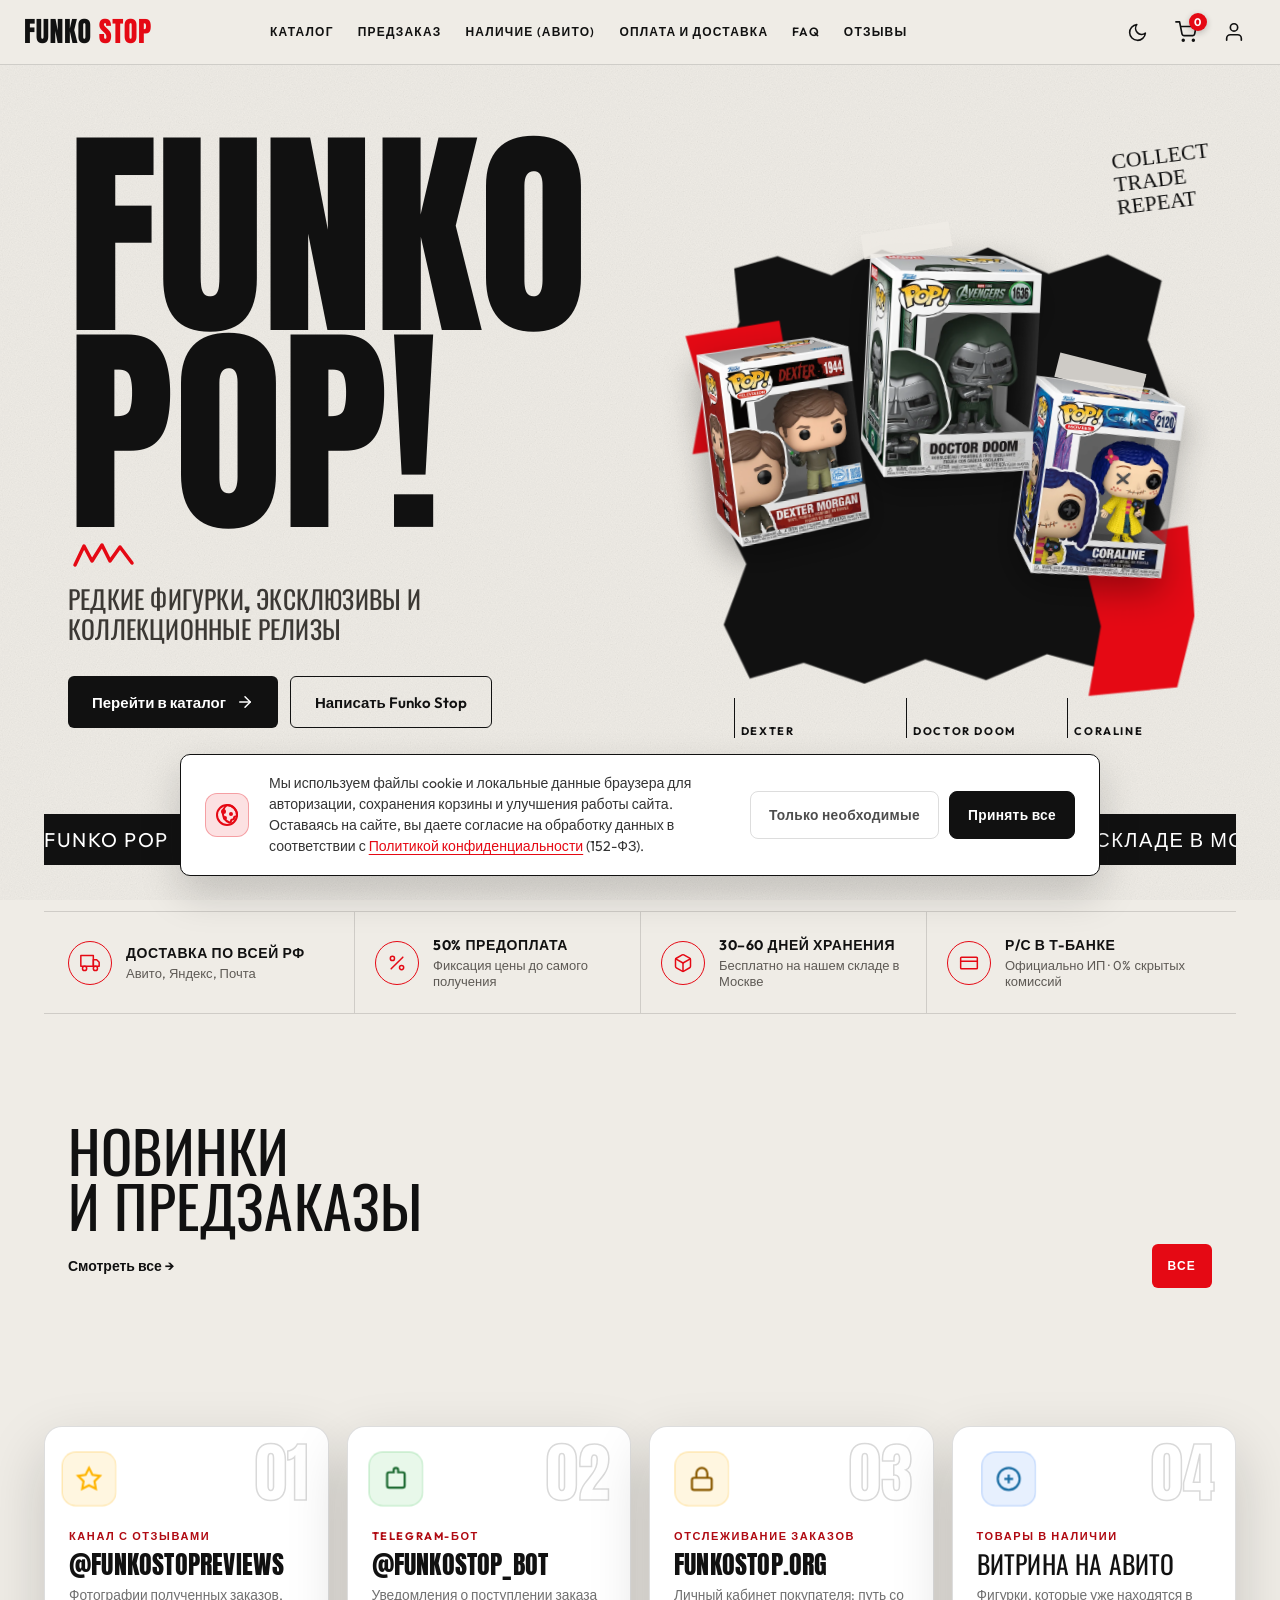
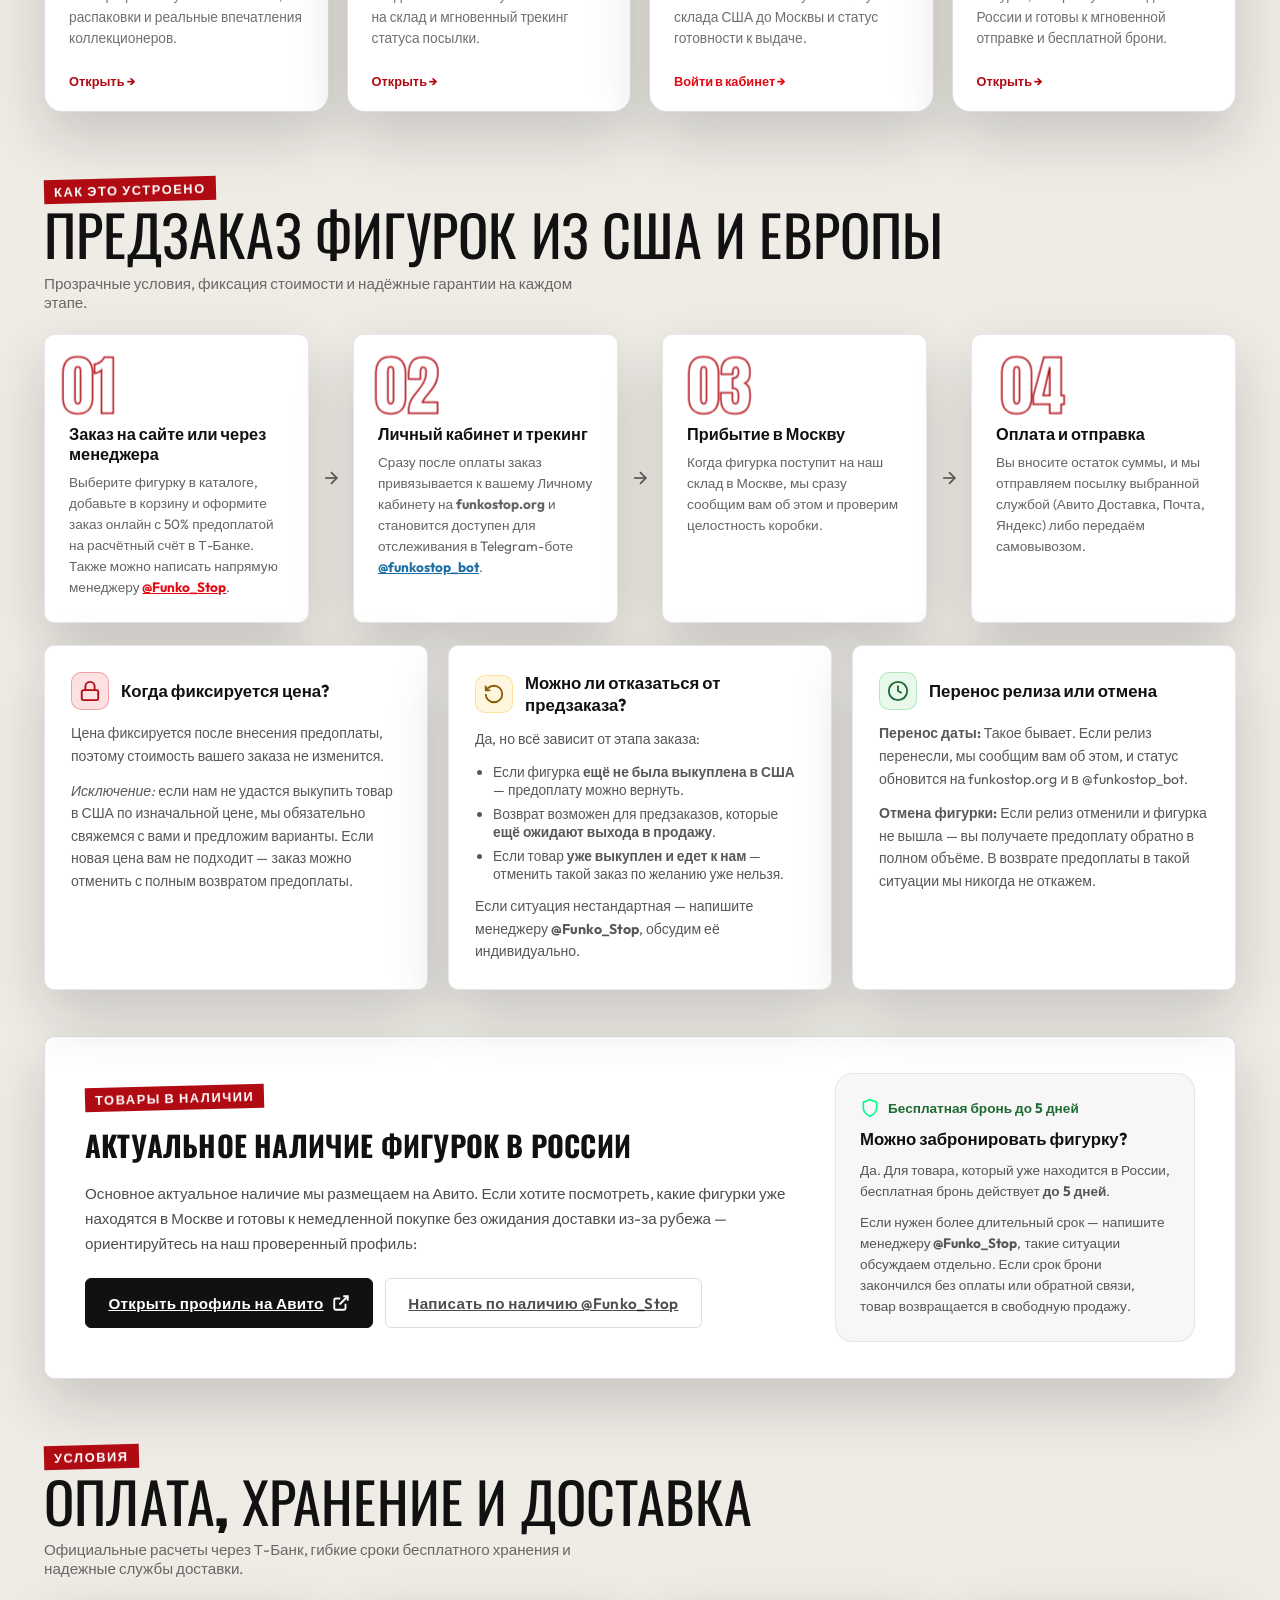
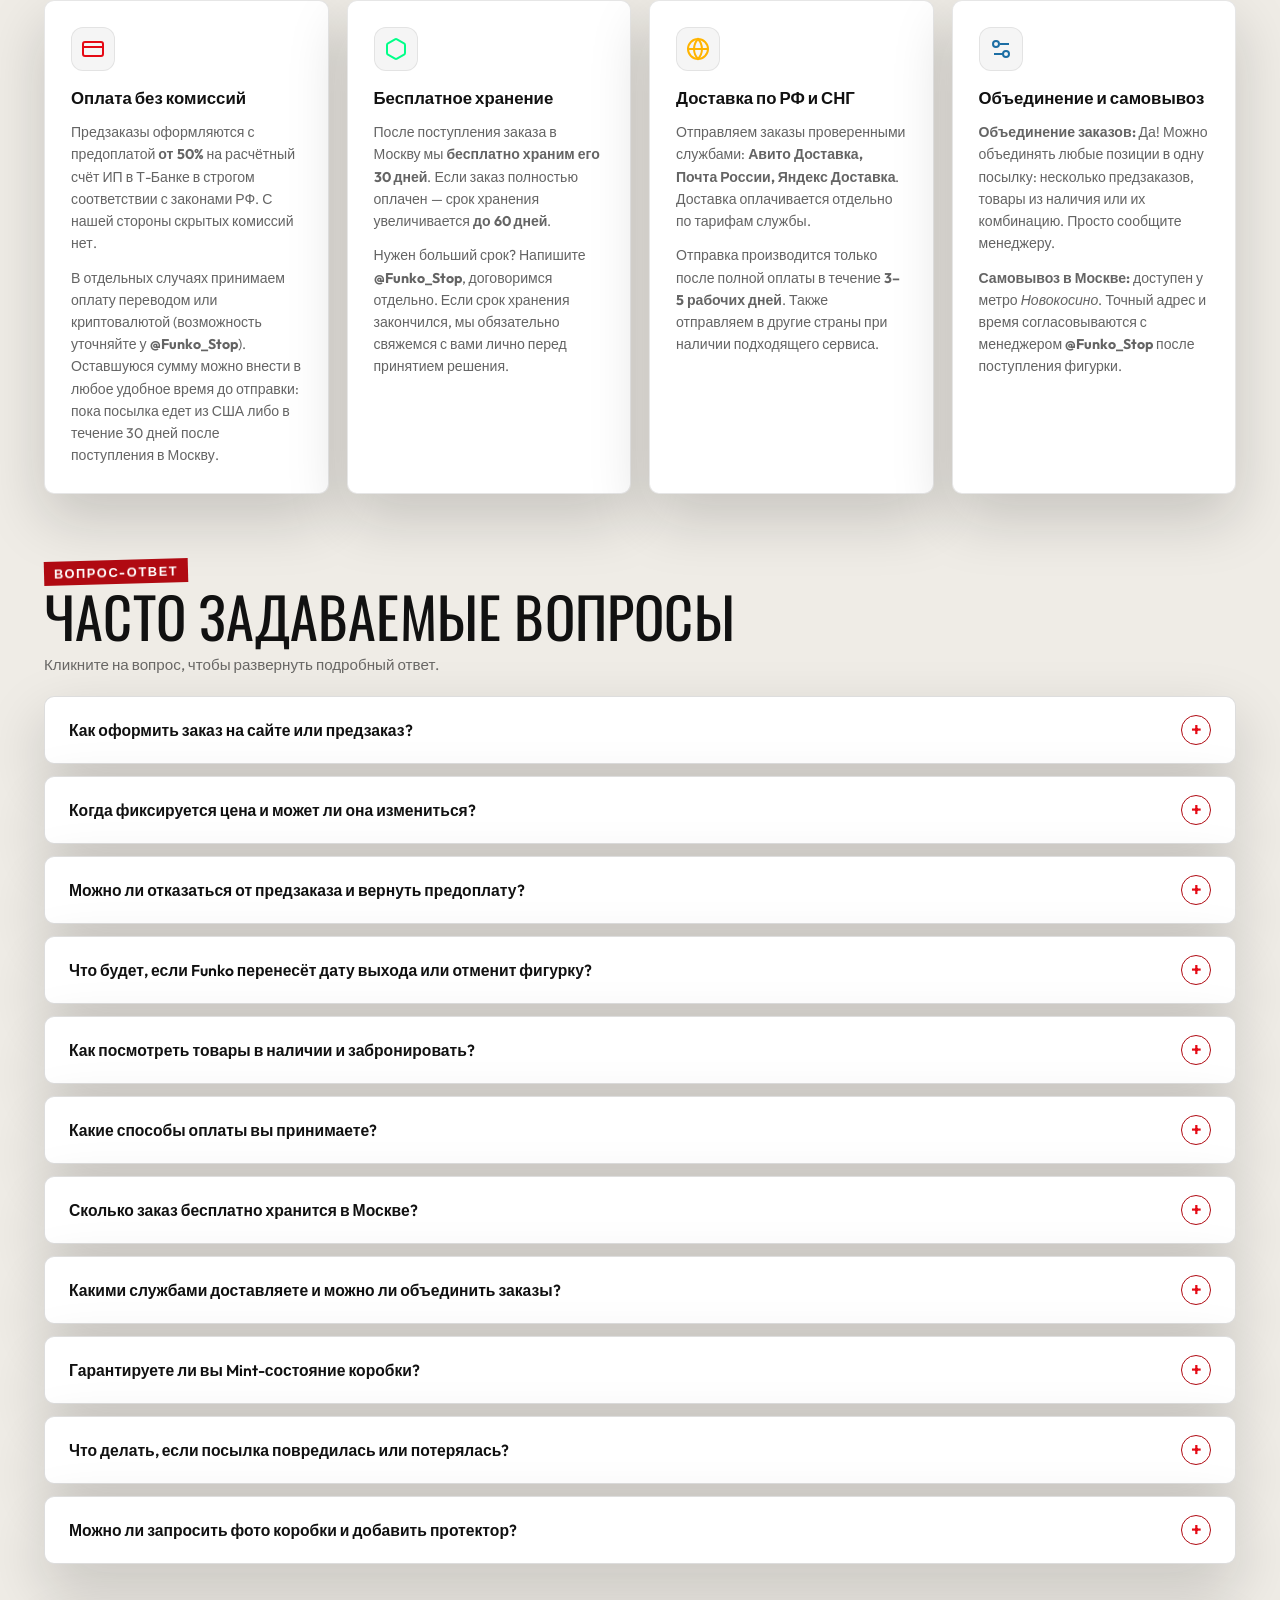
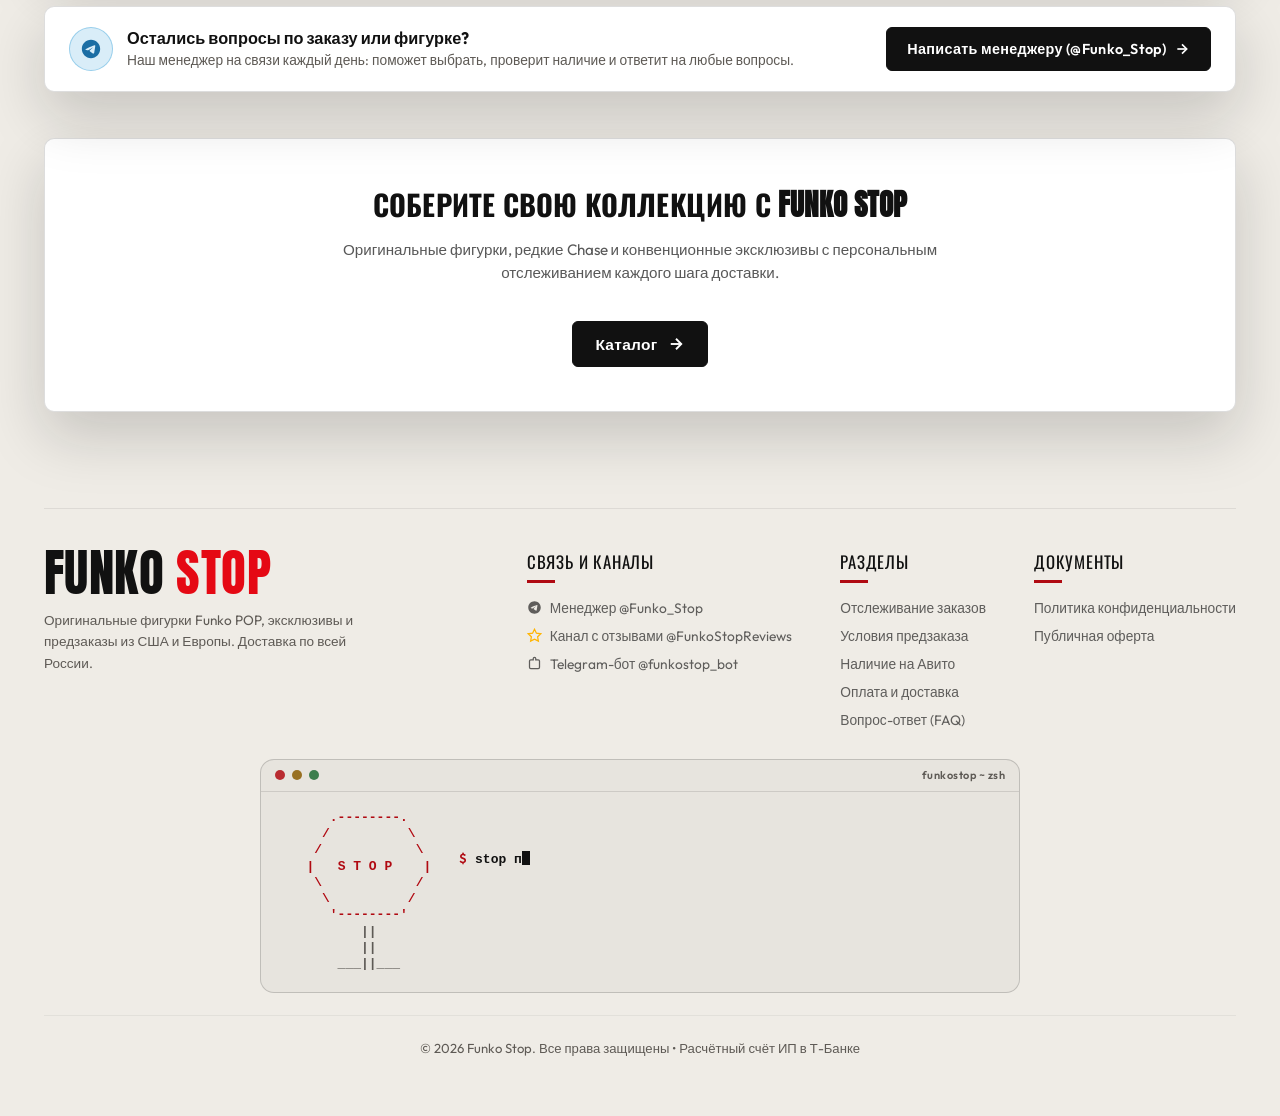
==== static/index.html @ 39d521e1 "fix(cabinet): under the stage bar the card says 'Сейчас: <stage>' and 'Дальше: <next>' instead of 'П" ====
<!DOCTYPE html>
<html lang="ru">
<head>
    <meta charset="UTF-8">
    <meta name="viewport" content="width=device-width, initial-scale=1.0">
    <title>Funko Stop — Каталог оригинальных фигурок Funko POP и коллекционных товаров</title>
    
    <!-- Favicon & Apple Touch Icon (compatible with both http:// and file:///) -->
    <link rel="icon" type="image/png" sizes="48x48" href="favicon.png?v=1788155000000">
    <link rel="icon" type="image/png" sizes="32x32" href="favicon-32x32.png?v=1788155000000">
    <link rel="icon" type="image/x-icon" href="favicon.ico?v=1788155000000">
    <link rel="shortcut icon" href="favicon.ico?v=1788155000000">
    <link rel="apple-touch-icon" sizes="180x180" href="apple-touch-icon.png?v=1788155000000">

    <!-- SEO Meta Tags for Search Engines -->
    <meta name="description" content="Оригинальные фигурки Funko POP, YouTooz, Monster High в наличии и под заказ. Доставка по всей России, предзаказы эксклюзивов и программа лояльности.">
    <meta name="keywords" content="Funko Stop, Funko POP, фигурки Funko, фанко поп купить, YouTooz, Monster High, оригинальные фигурки, коллекционные фигурки, Chase фигурки, GITD">
    <meta name="author" content="Funko Stop">
    <link rel="canonical" href="https://funkostop.org/">
    <meta name="robots" content="index, follow">

    <!-- Open Graph (OG) for Google, Telegram, VK, WhatsApp -->
    <meta property="og:type" content="website">
    <meta property="og:site_name" content="Funko Stop">
    <meta property="og:url" content="https://funkostop.org/">
    <meta property="og:title" content="Funko Stop — Каталог оригинальных фигурок Funko POP">
    <meta property="og:description" content="Оригинальные фигурки Funko POP, YouTooz, Monster High в наличии и под заказ. Гарантия подлинности и доставка по всей России!">
    <meta property="og:image" content="https://funkostop.org/static/logo.jpg">
    <meta property="og:image:width" content="640">
    <meta property="og:image:height" content="640">
    <meta property="og:locale" content="ru_RU">

    <!-- Twitter Card -->
    <meta name="twitter:card" content="summary_large_image">
    <meta name="twitter:title" content="Funko Stop — Каталог оригинальных фигурок">
    <meta name="twitter:description" content="Оригинальные фигурки Funko POP, YouTooz, Monster High в наличии и под заказ. Гарантия подлинности!">
    <meta name="twitter:image" content="https://funkostop.org/static/logo.jpg">

    <!-- Schema.org Microdata for Rich Google Search Snippet -->
    <script type="application/ld+json">
    {
      "@context": "https://schema.org",
      "@type": "OnlineStore",
      "name": "Funko Stop",
      "image": "https://funkostop.org/static/logo.jpg",
      "description": "Интернет-магазин оригинальных фигурок Funko POP, YouTooz, Monster High и коллекционных товаров.",
      "url": "https://funkostop.org",
      "sameAs": [
        "https://t.me/Funko_Stop",
        "https://t.me/FunkoStopReviews",
        "https://t.me/funkostop_bot",
        "https://www.avito.ru/brands/a6a14fad8b3a1fc5b6a6f0afc4e4d277"
      ],
      "knowsAbout": ["Funko POP", "YouTooz", "Monster High", "коллекционные фигурки", "предзаказ фигурок из США и Европы"],
      "areaServed": {"@type": "Country", "name": "Россия"},
      "paymentAccepted": "Банковская карта, СБП",
      "currenciesAccepted": "RUB",
      "priceRange": "₽₽",
      "address": {
        "@type": "PostalAddress",
        "streetAddress": "ул. Суздальская, 14к1",
        "addressLocality": "Москва",
        "addressCountry": "RU"
      }
    }
    </script>

    <link rel="stylesheet" href="/static/styles.css?v=1799100000000">
    <link rel="preconnect" href="https://fonts.googleapis.com">
    <link rel="preconnect" href="https://fonts.gstatic.com" crossorigin>
    <link href="https://fonts.googleapis.com/css2?family=Anton&family=Oswald:wght@700&family=Outfit:wght@300;400;500;600;700;800;900&family=Permanent+Marker&display=swap" rel="stylesheet">
    <style>
        /* Ultra-fast hardware-accelerated 60/120 FPS page transitions */
        @keyframes pageTransitionIn {
            0% {
                opacity: 0;
                transform: translateY(6px);
            }
            100% {
                opacity: 1;
                transform: translateY(0);
            }
        }
        .tab-content {
            display: none !important;
        }
        .tab-content.active {
            display: block !important;
            animation: pageTransitionIn 0.18s ease-out forwards;
            will-change: opacity, transform;
            transform: translateZ(0);
        }

        .filter-dropdown { position:relative; display:inline-block; }
        .filter-dropdown-btn {
            padding:7px 12px; border-radius:8px; background:rgba(var(--ink-rgb), 0.05);
            border:1px solid rgba(var(--ink-rgb), 0.1); color:var(--ink); cursor:pointer;
            white-space:nowrap; font-family:inherit; font-size:0.88rem;
            display:inline-flex; align-items:center; gap:6px; transition:background 0.2s; min-width:130px;
        }
        .filter-dropdown-btn:hover { background:rgba(var(--ink-rgb), 0.1); }
        .filter-dropdown-btn .arrow { margin-left:auto; font-size:0.7rem; transition:transform 0.2s; }
        .filter-dropdown-btn.open .arrow { transform:rotate(180deg); }
        .filter-dropdown-menu {
            display:none; position:absolute; top:calc(100% + 6px); left:0; min-width:280px;
            background:var(--card); border:1px solid rgba(var(--ink-rgb), 0.15); border-radius:10px;
            z-index:999; padding:8px 0; box-shadow:0 12px 36px rgba(0,0,0,0.8); max-height:320px; overflow-y:auto;
        }
        .filter-dropdown-menu.open { display:block; }
        .filter-dropdown-menu label {
            display:flex; align-items:center; gap:10px; padding:8px 14px;
            cursor:pointer; color:var(--muted); font-size:0.85rem; transition:background 0.15s; margin:0;
        }
        .filter-dropdown-menu label:hover { background:rgba(var(--ink-rgb), 0.08); }
        .filter-dropdown-menu label input[type=checkbox] {
            width:16px; height:16px; accent-color:var(--primary); cursor:pointer; flex-shrink:0; margin:0; padding:0;
        }
        .filter-divider { height:1px; background:rgba(var(--ink-rgb), 0.08); margin:4px 0; }
        .filter-clear-all { padding:8px 14px; color:var(--pre); font-size:0.82rem; cursor:pointer; user-select:none; font-weight:500; }
        .filter-clear-all:hover { text-decoration:underline; }
        .filters-bar { display:flex; flex-wrap:wrap; gap:8px; align-items:center; margin-bottom:14px; }
        .filter-input {
            padding:7px 11px; border-radius:8px; background:rgba(var(--ink-rgb), 0.05);
            border:1px solid rgba(var(--ink-rgb), 0.1); color:var(--ink); font-family:inherit;
            font-size:0.88rem; outline:none; transition:border 0.2s, background 0.2s;
        }
        .filter-input:focus { border-color:rgba(229,9,20,0.6); background:rgba(var(--ink-rgb), 0.08); }
        .filter-input.wide { min-width:180px; flex-grow:1; }
        .filter-input.narrow { width:115px; }
        .filter-input.xnarrow { width:80px; }
        select.filter-input { cursor:pointer; }
        
        .accounting-filters { display:flex; flex-wrap:wrap; gap:8px; margin-bottom:14px; align-items:center; }
        .tax-sub-col { font-size:0.78rem; color: var(--pre); }
        
        /* Inline status select in table */
        .inline-status-select {
            background: rgba(var(--ink-rgb), 0.08); border: 1px solid rgba(var(--ink-rgb), 0.18);
            color: var(--ink); font-family: inherit; font-size: 0.85rem; cursor: pointer;
            padding: 6px 10px; border-radius: 8px; outline: none; min-width: 170px;
            transition: all 0.2s ease;
        }
        .inline-status-select:hover { background: rgba(var(--ink-rgb), 0.14); border-color: rgba(var(--ink-rgb), 0.3); }
        .inline-status-select:focus { border-color: var(--primary); }
        .inline-status-select option { background: var(--card); color: var(--ink); }
        .inline-status-select.saving { opacity: 0.5; pointer-events: none; }
        .inline-status-select.saved { border-color: #00ff88; box-shadow: 0 0 10px rgba(0,255,136,0.4); }

        /* Row Checkbox */
        .order-row-checkbox, .archived-row-checkbox {
            width: 18px;
            height: 18px;
            accent-color: var(--primary);
            cursor: pointer;
            border-radius: 4px;
        }

        /* New orders badge on nav */
        .orders-badge {
            display: inline-flex; align-items: center; justify-content: center;
            background: #e03131; color: #fff; font-size: 0.7rem; font-weight: 700;
            min-width: 18px; height: 18px; border-radius: 9px; padding: 0 4px;
            margin-left: 4px; vertical-align: middle;
        }
        .orders-badge.hidden { display: none; }

        /* New order row highlight */
        tr.new-order-row td { border-left: 3px solid #e03131 !important; }
        tr.new-order-row { background: rgba(224,49,49,0.07) !important; }

        /* Ledger section */
        .ledger-summary { display: flex; gap: 16px; flex-wrap: wrap; margin-bottom: 16px; }
        .ledger-summary-card { background: rgba(var(--ink-rgb), 0.06); border-radius: 10px; padding: 12px 20px; min-width: 140px; }
        .ledger-summary-card .label { font-size: 0.78rem; color: var(--gray-light); margin-bottom: 4px; }
        .ledger-summary-card .value { font-size: 1.2rem; font-weight: 700; }
        .ledger-summary-card.income .value { color: var(--ok); }
        .ledger-summary-card.expense .value { color: var(--pre); }
        .ledger-summary-card.net .value { color: var(--warn); }

        .ledger-add-form { display: flex; gap: 8px; flex-wrap: wrap; align-items: center; margin-bottom: 14px; }
        .ledger-add-form input, .ledger-add-form select {
            background: rgba(var(--ink-rgb), 0.08); border: 1px solid rgba(var(--ink-rgb), 0.18);
            color: var(--ink); font-family: inherit; font-size: 0.9rem; padding: 7px 12px;
            border-radius: 8px; outline: none;
        }
        .ledger-add-form input::placeholder { color: var(--gray-light); }

        /* Inline editable cell */
        .inline-edit-cell { cursor: pointer; }
        .inline-edit-cell:hover { text-decoration: underline dotted; opacity: 0.8; }
        .inline-edit-input {
            width: 90px; background: rgba(var(--ink-rgb), 0.1); border: 1px solid var(--primary);
            color: var(--ink); font-family: inherit; font-size: 0.9rem; padding: 3px 6px; border-radius: 6px;
        }
    </style>
    <script>try{if(localStorage.getItem('funko_theme')==='dark')document.documentElement.dataset.theme='dark'}catch(e){}</script>
</head>
<body>
    <div class="background"></div>
    <header id="site-header" class="site-header">
        <div class="site-header-inner">
            <a href="/" class="nav-item site-logo" data-tab="home" aria-label="Funko Stop — на главную">FUNKO <span>STOP</span></a>
            <nav id="site-nav" class="site-nav" aria-label="Основное меню">
                <a href="/catalog" class="nav-item site-nav-link" data-tab="catalog">Каталог</a>
                <a href="/#preorder-section" class="site-nav-link" data-home-anchor="preorder-section">Предзаказ</a>
                <a href="/#stock-section" class="site-nav-link" data-home-anchor="stock-section">Наличие (Авито)</a>
                <a href="/#delivery-section" class="site-nav-link" data-home-anchor="delivery-section">Оплата и доставка</a>
                <a href="/#faq-section" class="site-nav-link" data-home-anchor="faq-section">FAQ</a>
                <a href="https://t.me/FunkoStopReviews" target="_blank" rel="noopener" class="site-nav-link">Отзывы</a>
                <!--nav-opening-->
            </nav>
            <div class="site-actions">
                <label class="sr-only" for="header-search">Поиск по каталогу</label>
                <input id="header-search" class="header-search admin-only hidden" type="search" placeholder="Поиск фигурок, серий, номеров…">
                <button type="button" id="theme-toggle" class="icon-btn theme-toggle" aria-label="Тёмная тема" title="Тёмная / светлая тема">
                    <svg class="icon-moon" aria-hidden="true" width="21" height="21" viewBox="0 0 24 24" fill="none" stroke="currentColor" stroke-width="1.8" stroke-linecap="round" stroke-linejoin="round"><path d="M21 12.8A9 9 0 1 1 11.2 3a7 7 0 0 0 9.8 9.8z"></path></svg>
                    <svg class="icon-sun" aria-hidden="true" width="21" height="21" viewBox="0 0 24 24" fill="none" stroke="currentColor" stroke-width="1.8" stroke-linecap="round"><circle cx="12" cy="12" r="4"></circle><line x1="12" y1="2" x2="12" y2="4"></line><line x1="12" y1="20" x2="12" y2="22"></line><line x1="2" y1="12" x2="4" y2="12"></line><line x1="20" y1="12" x2="22" y2="12"></line><line x1="4.9" y1="4.9" x2="6.3" y2="6.3"></line><line x1="17.7" y1="17.7" x2="19.1" y2="19.1"></line><line x1="4.9" y1="19.1" x2="6.3" y2="17.7"></line><line x1="17.7" y1="6.3" x2="19.1" y2="4.9"></line></svg>
                </button>
                <button type="button" class="icon-btn" aria-label="Корзина" onclick="window.openCartModal()">
                    <svg aria-hidden="true" width="22" height="22" viewBox="0 0 24 24" fill="none" stroke="currentColor" stroke-width="1.8" stroke-linecap="round" stroke-linejoin="round"><circle cx="9" cy="21" r="1"></circle><circle cx="20" cy="21" r="1"></circle><path d="M1 1h4l2.68 13.39a2 2 0 0 0 2 1.61h9.72a2 2 0 0 0 2-1.61L23 6H6"></path></svg>
                    <span id="landing-cart-badge" class="cart-badge-count">0</span>
                </button>
                <div class="profile-wrap">
                    <button type="button" id="profile-menu-btn" class="icon-btn" aria-label="Профиль" aria-haspopup="true" aria-expanded="false" aria-controls="profile-menu">
                        <span class="profile-new-dot" aria-hidden="true"></span>
                        <svg aria-hidden="true" width="22" height="22" viewBox="0 0 24 24" fill="none" stroke="currentColor" stroke-width="1.8" stroke-linecap="round" stroke-linejoin="round"><path d="M20 21v-2a4 4 0 0 0-4-4H8a4 4 0 0 0-4 4v2"></path><circle cx="12" cy="7" r="4"></circle></svg>
                    </button>
                    <div id="profile-menu" class="profile-menu hidden">
                        <div id="sidebar-user-chip" class="profile-menu-head hidden">
                            <span id="sidebar-user-label"></span>
                            <div id="online-badge" class="online-status admin-only hidden"><span class="online-dot"></span>На сайте: <strong id="online-count">1</strong> чел.</div>
                        </div>
                        <a href="/orders" class="nav-item profile-menu-item auth-only hidden" data-tab="orders">Заказы <span id="orders-new-badge" class="orders-badge hidden"></span></a>
                        <a href="/archive" class="nav-item profile-menu-item auth-only hidden" data-tab="archived">Архив</a>
                        <a href="/accounting" class="nav-item profile-menu-item admin-only hidden" data-tab="accounting">Бухгалтерия</a>
                        <a href="/clients" class="nav-item profile-menu-item admin-only hidden" data-tab="clients">Клиенты</a>
                        <a href="/purchases" class="nav-item profile-menu-item admin-only hidden" data-tab="purchases">Выкупы</a>
                        <a href="/site-promos" class="nav-item profile-menu-item admin-only hidden" data-tab="sitepromos">Промокоды сайта</a>
                        <a href="/promocodes" class="nav-item profile-menu-item admin-only hidden" data-tab="promocodes">Промокоды магазинов</a>
                        <button id="sidebar-login-btn" type="button" class="btn primary profile-menu-login">Войти</button>
                        <button id="my-data-btn" type="button" class="profile-menu-item client-only hidden">Мои данные</button>
                        <button id="logout-btn" type="button" class="profile-menu-item profile-menu-logout hidden">Выйти</button>
                    </div>
                </div>
                <button type="button" id="site-menu-toggle" class="icon-btn site-menu-toggle" aria-label="Меню" aria-expanded="false" aria-controls="site-nav">
                    <svg aria-hidden="true" width="22" height="22" viewBox="0 0 24 24" fill="none" stroke="currentColor" stroke-width="1.9" stroke-linecap="round"><line x1="3" y1="7" x2="21" y2="7"></line><line x1="3" y1="12" x2="21" y2="12"></line><line x1="3" y1="17" x2="21" y2="17"></line></svg>
                </button>
            </div>
        </div>
    </header>

    <nav id="admin-subnav" class="admin-subnav admin-only hidden" aria-label="Разделы администратора">
        <div class="admin-subnav-inner">
            <a href="/orders" class="nav-item" data-tab="orders">Заказы <span id="orders-new-badge-bar" class="orders-badge hidden"></span></a>
            <a href="/archive" class="nav-item" data-tab="archived">Архив</a>
            <a href="/accounting" class="nav-item" data-tab="accounting">Бухгалтерия</a>
            <a href="/clients" class="nav-item" data-tab="clients">Клиенты</a>
            <a href="/products" class="nav-item" data-tab="products">Товары</a>
            <a href="/purchases" class="nav-item" data-tab="purchases">Выкупы</a>
            <a href="/site-promos" class="nav-item" data-tab="sitepromos">Промокоды сайта</a>
            <a href="/promocodes" class="nav-item" data-tab="promocodes">Промокоды магазинов</a>
        </div>
    </nav>

    <div id="dashboard-view" class="dashboard-layout home-mode fade-in">

        <main class="content">

            <!-- HOME / TITLE TAB (Full screen immersive landing) -->
            <section id="home-tab" class="tab-content active">

                <div class="home-container">
                    <section class="hero">
                        <div class="hero-text">
                            <h1>
                                <span class="hero-title">Funko<br>Pop!</span>
                                <svg class="hero-zigzag" aria-hidden="true" width="64" height="28" viewBox="0 0 64 28" fill="none" stroke="currentColor" stroke-width="3.5" stroke-linecap="round" stroke-linejoin="round"><path d="M3 24 L12 5 L20 20 L30 4 L38 20 L48 6 L60 22"></path></svg>
                                <span class="hero-sub">Редкие фигурки, эксклюзивы и коллекционные релизы</span>
                            </h1>
                            <div class="hero-ctas">
                                <a href="/catalog" class="hero-cta hero-cta-primary" onclick="event.preventDefault(); window.switchTab('catalog')">Перейти в каталог
                                    <svg aria-hidden="true" width="18" height="18" viewBox="0 0 24 24" fill="none" stroke="currentColor" stroke-width="2" stroke-linecap="round" stroke-linejoin="round"><line x1="5" y1="12" x2="19" y2="12"></line><polyline points="12 5 19 12 12 19"></polyline></svg>
                                </a>
                                <a href="https://t.me/Funko_Stop" target="_blank" rel="noopener" class="hero-cta hero-cta-secondary">Написать Funko Stop</a>
                            </div>
                        </div>
                        <div class="hero-collage" aria-hidden="true">
                            <svg class="hero-paper" viewBox="0 0 600 540" preserveAspectRatio="none">
                                <polygon class="paper-ink" points="70,40 120,26 182,48 240,18 302,40 362,16 432,46 500,24 562,54 546,122 572,192 538,262 566,330 528,402 556,470 498,502 430,484 360,514 290,490 220,518 150,494 88,512 58,450 84,380 50,312 80,240 46,170 76,102"></polygon>
                                <polygon class="paper-red" points="14,118 122,100 134,170 112,240 22,254 34,188"></polygon>
                                <polygon class="paper-red" points="468,356 592,336 600,440 580,522 478,532 492,452"></polygon>
                            </svg>
                            <span class="hero-tape hero-tape-1"></span>
                            <span class="hero-tape hero-tape-2"></span>
                            <img class="hero-fig hero-fig-1" src="/static/images/hero/dexter-box.webp" alt="" width="800" height="800" decoding="async">
                            <img class="hero-fig hero-fig-2" src="/static/images/hero/doom-box.webp" alt="" width="800" height="800" decoding="async">
                            <img class="hero-fig hero-fig-3" src="/static/images/hero/coraline-box.webp" alt="" width="800" height="800" decoding="async">
                            <span class="hero-scribble">Collect<br>trade<br>repeat</span>
                            <span class="hero-callout hero-callout-1">Dexter</span>
                            <span class="hero-callout hero-callout-2">Doctor Doom</span>
                            <span class="hero-callout hero-callout-3">Coraline</span>
                        </div>
                    </section>

                    <div class="marquee" aria-hidden="true"><div class="marquee-track"><span>Funko Pop</span><b aria-hidden="true">✦</b><span>Предзаказ из США и Европы</span><b aria-hidden="true">✦</b><span>50% предоплата</span><b aria-hidden="true">✦</b><span>Хранение на складе в Москве</span><b aria-hidden="true">✦</b><span>Доставка по всей РФ</span><b aria-hidden="true">✦</b><span>Гарантия подлинности</span><b aria-hidden="true">✦</b><span>Funko Pop</span><b aria-hidden="true">✦</b><span>Предзаказ из США и Европы</span><b aria-hidden="true">✦</b><span>50% предоплата</span><b aria-hidden="true">✦</b><span>Хранение на складе в Москве</span><b aria-hidden="true">✦</b><span>Доставка по всей РФ</span><b aria-hidden="true">✦</b><span>Гарантия подлинности</span><b aria-hidden="true">✦</b></div></div>

                    <section class="benefits" aria-label="Преимущества">
                        <div class="benefits-inner">
                            <div class="benefit">
                                <span class="benefit-icon"><svg aria-hidden="true" width="20" height="20" viewBox="0 0 24 24" fill="none" stroke="currentColor" stroke-width="1.8" stroke-linecap="round" stroke-linejoin="round"><rect x="1" y="3" width="15" height="13"></rect><polygon points="16 8 20 8 23 11 23 16 16 16 16 8"></polygon><circle cx="5.5" cy="18.5" r="2.5"></circle><circle cx="18.5" cy="18.5" r="2.5"></circle></svg></span>
                                <div><div class="benefit-title">Доставка по всей РФ</div><div class="benefit-text">Авито, Яндекс, Почта</div></div>
                            </div>
                            <div class="benefit">
                                <span class="benefit-icon"><svg aria-hidden="true" width="20" height="20" viewBox="0 0 24 24" fill="none" stroke="currentColor" stroke-width="1.8" stroke-linecap="round"><line x1="19" y1="5" x2="5" y2="19"></line><circle cx="6.5" cy="6.5" r="2.5"></circle><circle cx="17.5" cy="17.5" r="2.5"></circle></svg></span>
                                <div><div class="benefit-title">50% предоплата</div><div class="benefit-text">Фиксация цены до самого получения</div></div>
                            </div>
                            <div class="benefit">
                                <span class="benefit-icon"><svg aria-hidden="true" width="20" height="20" viewBox="0 0 24 24" fill="none" stroke="currentColor" stroke-width="1.8" stroke-linecap="round" stroke-linejoin="round"><path d="M21 16V8a2 2 0 0 0-1-1.73l-7-4a2 2 0 0 0-2 0l-7 4A2 2 0 0 0 3 8v8a2 2 0 0 0 1 1.73l7 4a2 2 0 0 0 2 0l7-4A2 2 0 0 0 21 16z"></path><polyline points="3.27 6.96 12 12.01 20.73 6.96"></polyline><line x1="12" y1="22.08" x2="12" y2="12"></line></svg></span>
                                <div><div class="benefit-title">30–60 дней хранения</div><div class="benefit-text">Бесплатно на нашем складе в Москве</div></div>
                            </div>
                            <div class="benefit">
                                <span class="benefit-icon"><svg aria-hidden="true" width="20" height="20" viewBox="0 0 24 24" fill="none" stroke="currentColor" stroke-width="1.8" stroke-linecap="round" stroke-linejoin="round"><rect x="2" y="5" width="20" height="14" rx="1"></rect><line x1="2" y1="10" x2="22" y2="10"></line></svg></span>
                                <div><div class="benefit-title">Р/С в Т-Банке</div><div class="benefit-text">Официально ИП · 0% скрытых комиссий</div></div>
                            </div>
                        </div>
                    </section>

                    <section id="home-new-section" class="home-new" aria-labelledby="home-new-title">
                        <div class="home-new-head">
                            <div>
                                <h2 id="home-new-title">Новинки<br>и предзаказы</h2>
                                <a href="/catalog" class="link-arrow" onclick="event.preventDefault(); window.switchTab('catalog')">Смотреть все →</a>
                            </div>
                            <div id="home-new-tabs" class="home-new-tabs" role="tablist" aria-label="Бренды"></div>
                        </div>
                        <div id="home-new-grid" class="catalog-grid"></div>
                    </section>

                    <!-- Quick Hub Cards — без карточки менеджера (дублируется с hero) -->
                    <div class="home-hub-grid">
                        <a href="https://t.me/FunkoStopReviews" target="_blank" rel="noopener" class="hub-card glass-panel">
                            <div class="hub-card-icon amber">
                                <svg width="24" height="24" viewBox="0 0 24 24" fill="none" stroke="#ffb400" stroke-width="2"><polygon points="12 2 15.09 8.26 22 9.27 17 14.14 18.18 21.02 12 17.77 5.82 21.02 7 14.14 2 9.27 8.91 8.26 12 2"></polygon></svg>
                            </div>
                            <div class="hub-card-content">
                                <span class="hub-card-tag">Канал с отзывами</span>
                                <h4>@FunkoStopReviews</h4>
                                <p>Фотографии полученных заказов, распаковки и реальные впечатления коллекционеров.</p>
                            </div>
                        </a>

                        <a href="https://t.me/funkostop_bot" target="_blank" rel="noopener" class="hub-card glass-panel">
                            <div class="hub-card-icon green">
                                <svg width="24" height="24" viewBox="0 0 24 24" fill="none" stroke="currentColor" stroke-width="2"><path d="M12 2a2 2 0 0 1 2 2v2h4a2 2 0 0 1 2 2v10a2 2 0 0 1-2 2H6a2 2 0 0 1-2-2V8a2 2 0 0 1 2-2h4V4a2 2 0 0 1 2-2z"></path><line x1="9" y1="12" x2="9" y2="12"></line><line x1="15" y1="12" x2="15" y2="12"></line></svg>
                            </div>
                            <div class="hub-card-content">
                                <span class="hub-card-tag">Telegram-бот</span>
                                <h4>@funkostop_bot</h4>
                                <p>Уведомления о поступлении заказа на склад и мгновенный трекинг статуса посылки.</p>
                            </div>
                        </a>

                        <div id="hub-tracking-card" class="hub-card glass-panel" onclick="window.goToOrdersOrLogin()" style="cursor: pointer;">
                            <div id="hub-tracking-icon" class="hub-card-icon amber">
                                <svg width="24" height="24" viewBox="0 0 24 24" fill="none" stroke="currentColor" stroke-width="2"><rect x="3" y="11" width="18" height="11" rx="2" ry="2"></rect><path d="M7 11V7a5 5 0 0 1 10 0v4"></path></svg>
                            </div>
                            <div class="hub-card-content">
                                <span id="hub-tracking-tag" class="hub-card-tag">Отслеживание заказов</span>
                                <h4 id="hub-tracking-title">funkostop.org</h4>
                                <p id="hub-tracking-desc">Личный кабинет покупателя: путь со склада США до Москвы и статус готовности к выдаче.</p>
                                <span id="hub-tracking-action" class="hub-card-action-text" style="display:inline-flex; align-items:center; gap:4px; font-size:0.8rem; font-weight:700; color:var(--primary); margin-top:4px;">Войти в кабинет &rarr;</span>
                            </div>
                        </div>

                        <a href="https://www.avito.ru/brands/a6a14fad8b3a1fc5b6a6f0afc4e4d277" target="_blank" rel="noopener" class="hub-card glass-panel">
                            <div class="hub-card-icon blue">
                                <svg width="24" height="24" viewBox="0 0 24 24" fill="none" stroke="currentColor" stroke-width="2"><circle cx="12" cy="12" r="10"></circle><path d="M12 8v8"></path><path d="M8 12h8"></path></svg>
                            </div>
                            <div class="hub-card-content">
                                <span class="hub-card-tag">Товары в наличии</span>
                                <h4>Витрина на Авито</h4>
                                <p>Фигурки, которые уже находятся в России и готовы к мгновенной отправке и бесплатной брони.</p>
                            </div>
                        </a>
                    </div>

                    <!-- PREORDER SECTION -->
                    <section id="preorder-section" class="landing-section">
                        <div class="home-section-header">
                            <span class="section-label">Как это устроено</span>
                            <h2 class="section-title">Предзаказ фигурок из США и Европы</h2>
                            <p class="section-subtitle">Прозрачные условия, фиксация стоимости и надёжные гарантии на каждом этапе.</p>
                        </div>

                        <div class="home-steps-grid four-steps">
                            <div class="step-card glass-panel">
                                <div class="step-number">01</div>
                                <h4>Заказ на сайте или через менеджера</h4>
                                <p>Выберите фигурку в каталоге, добавьте в корзину и оформите заказ онлайн с 50% предоплатой на расчётный счёт в Т-Банке. Также можно написать напрямую менеджеру <a href="https://t.me/Funko_Stop" target="_blank" rel="noopener" style="color:var(--primary); font-weight:700;">@Funko_Stop</a>.</p>
                            </div>
                            <div class="step-arrow">
                                <svg width="20" height="20" viewBox="0 0 24 24" fill="none" stroke="currentColor" stroke-width="2"><line x1="5" y1="12" x2="19" y2="12"></line><polyline points="12 5 19 12 12 19"></polyline></svg>
                            </div>
                            <div class="step-card glass-panel">
                                <div class="step-number">02</div>
                                <h4>Личный кабинет и трекинг</h4>
                                <p>Сразу после оплаты заказ привязывается к вашему Личному кабинету на <strong>funkostop.org</strong> и становится доступен для отслеживания в Telegram-боте <a href="https://t.me/funkostop_bot" target="_blank" rel="noopener" style="color:#1C6EA4; font-weight:700;">@funkostop_bot</a>.</p>
                            </div>
                            <div class="step-arrow">
                                <svg width="20" height="20" viewBox="0 0 24 24" fill="none" stroke="currentColor" stroke-width="2"><line x1="5" y1="12" x2="19" y2="12"></line><polyline points="12 5 19 12 12 19"></polyline></svg>
                            </div>
                            <div class="step-card glass-panel">
                                <div class="step-number">03</div>
                                <h4>Прибытие в Москву</h4>
                                <p>Когда фигурка поступит на наш склад в Москве, мы сразу сообщим вам об этом и проверим целостность коробки.</p>
                            </div>
                            <div class="step-arrow">
                                <svg width="20" height="20" viewBox="0 0 24 24" fill="none" stroke="currentColor" stroke-width="2"><line x1="5" y1="12" x2="19" y2="12"></line><polyline points="12 5 19 12 12 19"></polyline></svg>
                            </div>
                            <div class="step-card glass-panel">
                                <div class="step-number">04</div>
                                <h4>Оплата и отправка</h4>
                                <p>Вы вносите остаток суммы, и мы отправляем посылку выбранной службой (Авито Доставка, Почта, Яндекс) либо передаём самовывозом.</p>
                            </div>
                        </div>

                        <!-- Preorder Rules Cards -->
                        <div class="landing-info-triad">
                            <div class="info-card glass-panel">
                                <div class="info-card-header">
                                    <div class="info-card-icon red">
                                        <svg width="22" height="22" viewBox="0 0 24 24" fill="none" stroke="currentColor" stroke-width="2"><rect x="3" y="11" width="18" height="11" rx="2" ry="2"></rect><path d="M7 11V7a5 5 0 0 1 10 0v4"></path></svg>
                                    </div>
                                    <h3>Когда фиксируется цена?</h3>
                                </div>
                                <p>Цена фиксируется после внесения предоплаты, поэтому стоимость вашего заказа не изменится.</p>
                                <p class="info-card-sub"><em>Исключение:</em> если нам не удастся выкупить товар в США по изначальной цене, мы обязательно свяжемся с вами и предложим варианты. Если новая цена вам не подходит — заказ можно отменить с полным возвратом предоплаты.</p>
                            </div>

                            <div class="info-card glass-panel">
                                <div class="info-card-header">
                                    <div class="info-card-icon amber">
                                        <svg width="22" height="22" viewBox="0 0 24 24" fill="none" stroke="currentColor" stroke-width="2"><path d="M3 12a9 9 0 1 0 9-9 9.75 9.75 0 0 0-6.74 2.74L3 8"></path><path d="M3 3v5h5"></path></svg>
                                    </div>
                                    <h3>Можно ли отказаться от предзаказа?</h3>
                                </div>
                                <p>Да, но всё зависит от этапа заказа:</p>
                                <ul class="info-card-list">
                                    <li>Если фигурка <strong>ещё не была выкуплена в США</strong> — предоплату можно вернуть.</li>
                                    <li>Возврат возможен для предзаказов, которые <strong>ещё ожидают выхода в продажу</strong>.</li>
                                    <li>Если товар <strong>уже выкуплен и едет к нам</strong> — отменить такой заказ по желанию уже нельзя.</li>
                                </ul>
                                <p class="info-card-sub">Если ситуация нестандартная — напишите менеджеру <strong>@Funko_Stop</strong>, обсудим её индивидуально.</p>
                            </div>

                            <div class="info-card glass-panel">
                                <div class="info-card-header">
                                    <div class="info-card-icon green">
                                        <svg width="22" height="22" viewBox="0 0 24 24" fill="none" stroke="currentColor" stroke-width="2"><circle cx="12" cy="12" r="10"></circle><polyline points="12 6 12 12 16 14"></polyline></svg>
                                    </div>
                                    <h3>Перенос релиза или отмена</h3>
                                </div>
                                <p><strong>Перенос даты:</strong> Такое бывает. Если релиз перенесли, мы сообщим вам об этом, и статус обновится на funkostop.org и в @funkostop_bot.</p>
                                <p><strong>Отмена фигурки:</strong> Если релиз отменили и фигурка не вышла — вы получаете предоплату обратно в полном объёме. В возврате предоплаты в такой ситуации мы никогда не откажем.</p>
                            </div>
                        </div>
                    </section>

                    <!-- STOCK & AVITO SECTION -->
                    <section id="stock-section" class="landing-section">
                        <div class="avito-banner-card glass-panel">
                            <div class="avito-banner-content">
                                <span class="section-label">Товары в наличии</span>
                                <h2 class="avito-title">Актуальное наличие фигурок в России</h2>
                                <p class="avito-description">
                                    Основное актуальное наличие мы размещаем на Авито. Если хотите посмотреть, какие фигурки уже находятся в Москве и готовы к немедленной покупке без ожидания доставки из-за рубежа — ориентируйтесь на наш проверенный профиль:
                                </p>
                                <div class="avito-actions">
                                    <a href="https://www.avito.ru/brands/a6a14fad8b3a1fc5b6a6f0afc4e4d277" target="_blank" rel="noopener" class="btn primary avito-btn-link">
                                        <span>Открыть профиль на Авито</span>
                                        <svg width="18" height="18" viewBox="0 0 24 24" fill="none" stroke="currentColor" stroke-width="2.5"><path d="M18 13v6a2 2 0 0 1-2 2H5a2 2 0 0 1-2-2V8a2 2 0 0 1 2-2h6"></path><polyline points="15 3 21 3 21 9"></polyline><line x1="10" y1="14" x2="21" y2="3"></line></svg>
                                    </a>
                                    <a href="https://t.me/Funko_Stop" target="_blank" rel="noopener" class="btn secondary outline">
                                        <span>Написать по наличию @Funko_Stop</span>
                                    </a>
                                </div>
                            </div>
                            <div class="avito-banner-side">
                                <div class="reserve-box">
                                    <div class="reserve-badge">
                                        <svg width="20" height="20" viewBox="0 0 24 24" fill="none" stroke="#00ff88" stroke-width="2"><path d="M12 22s8-4 8-10V5l-8-3-8 3v7c0 6 8 10 8 10z"></path></svg>
                                        <span>Бесплатная бронь до 5 дней</span>
                                    </div>
                                    <h4>Можно забронировать фигурку?</h4>
                                    <p>Да. Для товара, который уже находится в России, бесплатная бронь действует <strong>до 5 дней</strong>.</p>
                                    <p class="reserve-sub">Если нужен более длительный срок — напишите менеджеру <strong>@Funko_Stop</strong>, такие ситуации обсуждаем отдельно. Если срок брони закончился без оплаты или обратной связи, товар возвращается в свободную продажу.</p>
                                </div>
                            </div>
                        </div>
                    </section>

                    <!-- PAYMENT & DELIVERY SECTION -->
                    <section id="delivery-section" class="landing-section">
                        <div class="home-section-header">
                            <span class="section-label">Условия</span>
                            <h2 class="section-title">Оплата, хранение и доставка</h2>
                            <p class="section-subtitle">Официальные расчеты через Т-Банк, гибкие сроки бесплатного хранения и надежные службы доставки.</p>
                        </div>

                        <div class="home-features-grid">
                            <!-- Payment Card -->
                            <div class="feature-card glass-panel">
                                <div class="feature-icon red">
                                    <svg width="24" height="24" viewBox="0 0 24 24" fill="none" stroke="#e50914" stroke-width="2"><rect x="2" y="5" width="20" height="14" rx="2"></rect><line x1="2" y1="10" x2="22" y2="10"></line></svg>
                                </div>
                                <h3>Оплата без комиссий</h3>
                                <p>Предзаказы оформляются с предоплатой <strong>от 50%</strong> на расчётный счёт ИП в Т-Банке в строгом соответствии с законами РФ. С нашей стороны скрытых комиссий нет.</p>
                                <p class="feature-sub">В отдельных случаях принимаем оплату переводом или криптовалютой (возможность уточняйте у <strong>@Funko_Stop</strong>). Оставшуюся сумму можно внести в любое удобное время до отправки: пока посылка едет из США либо в течение 30 дней после поступления в Москву.</p>
                            </div>

                            <!-- Storage Card -->
                            <div class="feature-card glass-panel">
                                <div class="feature-icon green">
                                    <svg width="24" height="24" viewBox="0 0 24 24" fill="none" stroke="#00ff88" stroke-width="2"><path d="M21 16V8a2 2 0 0 0-1-1.73l-7-4a2 2 0 0 0-2 0l-7 4A2 2 0 0 0 3 8v8a2 2 0 0 0 1 1.73l7 4a2 2 0 0 0 2 0l7-4A2 2 0 0 0 21 16z"></path></svg>
                                </div>
                                <h3>Бесплатное хранение</h3>
                                <p>После поступления заказа в Москву мы <strong>бесплатно храним его 30 дней</strong>. Если заказ полностью оплачен — срок хранения увеличивается <strong>до 60 дней</strong>.</p>
                                <p class="feature-sub">Нужен больший срок? Напишите <strong>@Funko_Stop</strong>, договоримся отдельно. Если срок хранения закончился, мы обязательно свяжемся с вами лично перед принятием решения.</p>
                            </div>

                            <!-- Delivery Card -->
                            <div class="feature-card glass-panel">
                                <div class="feature-icon amber">
                                    <svg width="24" height="24" viewBox="0 0 24 24" fill="none" stroke="#ffb400" stroke-width="2"><circle cx="12" cy="12" r="10"></circle><line x1="2" y1="12" x2="22" y2="12"></line><path d="M12 2a15.3 15.3 0 0 1 4 10 15.3 15.3 0 0 1-4 10 15.3 15.3 0 0 1-4-10 15.3 15.3 0 0 1 4-10z"></path></svg>
                                </div>
                                <h3>Доставка по РФ и СНГ</h3>
                                <p>Отправляем заказы проверенными службами: <strong>Авито Доставка, Почта России, Яндекс Доставка</strong>. Доставка оплачивается отдельно по тарифам службы.</p>
                                <p class="feature-sub">Отправка производится только после полной оплаты в течение <strong>3–5 рабочих дней</strong>. Также отправляем в другие страны при наличии подходящего сервиса.</p>
                            </div>

                            <!-- Bundle & Pickup Card -->
                            <div class="feature-card glass-panel">
                                <div class="feature-icon blue">
                                    <svg width="24" height="24" viewBox="0 0 24 24" fill="none" stroke="#1C6EA4" stroke-width="2"><path d="M20 7h-9"></path><path d="M14 17H5"></path><circle cx="17" cy="17" r="3"></circle><circle cx="7" cy="7" r="3"></circle></svg>
                                </div>
                                <h3>Объединение и самовывоз</h3>
                                <p><strong>Объединение заказов:</strong> Да! Можно объединять любые позиции в одну посылку: несколько предзаказов, товары из наличия или их комбинацию. Просто сообщите менеджеру.</p>
                                <p class="feature-sub"><strong>Самовывоз в Москве:</strong> доступен у метро <em>Новокосино</em>. Точный адрес и время согласовываются с менеджером <strong>@Funko_Stop</strong> после поступления фигурки.</p>
                            </div>
                        </div>
                    </section>

                    <!-- BOX CONDITION & VINYL PROTECTORS SECTION -->

                    <!-- ACCORDION FAQ SECTION -->
                    <section id="faq-section" class="landing-section">
                        <div class="home-section-header">
                            <span class="section-label">Вопрос-ответ</span>
                            <h2 class="section-title">Часто задаваемые вопросы</h2>
                            <p class="section-subtitle">Кликните на вопрос, чтобы развернуть подробный ответ.</p>
                        </div>

                        <div class="faq-accordion-list">
                            <div class="faq-accordion-item glass-panel">
                                <button type="button" class="faq-question-btn">
                                    <span>Как оформить заказ на сайте или предзаказ?</span>
                                    <span class="faq-icon">+</span>
                                </button>
                                <div class="faq-answer-panel">
                                    <p>Оформить заказ теперь можно быстро и удобно прямо на сайте:
                                    <br>1. Выберите нужные фигурки в каталоге и добавьте их в <strong>корзину</strong>.
                                    <br>2. Перейдите в корзину и нажмите «К оформлению заказа».
                                    <br>3. Укажите ваши контактные данные (Имя, Телефон, Telegram).
                                    <br>4. Выберите удобный формат оплаты: <strong>50% предоплата</strong> (для брони и фиксации цены) либо <strong>100% полная оплата</strong>.
                                    <br>5. Оплатите заказ онлайн на официальный расчётный счёт ИП в Т-Банке.
                                    <br>После оплаты заказ сразу привязывается к вашему Личному кабинету на <strong>funkostop.org</strong> и подключается к боту <a href="https://t.me/funkostop_bot" target="_blank" rel="noopener">@funkostop_bot</a>. Также при любых вопросах вы всегда можете оформить заказ вручную через нашего менеджера в Telegram: <a href="https://t.me/Funko_Stop" target="_blank" rel="noopener">@Funko_Stop</a>.</p>
                                </div>
                            </div>

                            <div class="faq-accordion-item glass-panel">
                                <button type="button" class="faq-question-btn">
                                    <span>Когда фиксируется цена и может ли она измениться?</span>
                                    <span class="faq-icon">+</span>
                                </button>
                                <div class="faq-answer-panel">
                                    <p>Цена фиксируется после внесения предоплаты, поэтому стоимость вашего заказа не изменится. Исключение: если нам не удастся выкупить товар в США по изначальной цене. В таком случае мы обязательно свяжемся с вами и предложим варианты. Если новая цена вам не подходит — заказ можно отменить с полным возвратом предоплаты.</p>
                                </div>
                            </div>

                            <div class="faq-accordion-item glass-panel">
                                <button type="button" class="faq-question-btn">
                                    <span>Можно ли отказаться от предзаказа и вернуть предоплату?</span>
                                    <span class="faq-icon">+</span>
                                </button>
                                <div class="faq-answer-panel">
                                    <p>Да, но всё зависит от этапа заказа. Если фигурка ещё не была выкуплена в США — предоплату можно вернуть. Также возврат возможен для предзаказов, которые ещё ожидают выхода в продажу. Если товар уже выкуплен и едет к нам — отменить такой заказ по желанию уже нельзя. Если ситуация нестандартная — напишите менеджеру @Funko_Stop, обсудим её индивидуально.</p>
                                </div>
                            </div>

                            <div class="faq-accordion-item glass-panel">
                                <button type="button" class="faq-question-btn">
                                    <span>Что будет, если Funko перенесёт дату выхода или отменит фигурку?</span>
                                    <span class="faq-icon">+</span>
                                </button>
                                <div class="faq-answer-panel">
                                    <p>Если релиз перенесли — мы сообщим вам об этом, и статус обновится на сайте и в боте. Если релиз отменили производителем и фигурка не вышла — вы гарантированно получаете 100% предоплаты обратно. В возврате предоплаты в такой ситуации мы никогда не откажем.</p>
                                </div>
                            </div>

                            <div class="faq-accordion-item glass-panel">
                                <button type="button" class="faq-question-btn">
                                    <span>Как посмотреть товары в наличии и забронировать?</span>
                                    <span class="faq-icon">+</span>
                                </button>
                                <div class="faq-answer-panel">
                                    <p>Основное актуальное наличие фигурок в России мы размещаем в нашем профиле на Авито. Для товара в наличии бесплатная бронь действует до 5 дней. Если нужен больший срок — напишите менеджеру @Funko_Stop. Если срок брони закончился без оплаты или обратной связи, товар возвращается в продажу.</p>
                                </div>
                            </div>

                            <div class="faq-accordion-item glass-panel">
                                <button type="button" class="faq-question-btn">
                                    <span>Какие способы оплаты вы принимаете?</span>
                                    <span class="faq-icon">+</span>
                                </button>
                                <div class="faq-answer-panel">
                                    <p>Оплата принимается на официальный расчётный счёт нашего ИП в Т-Банке в строгом соответствии с законодательством РФ. В отдельных случаях можем принять оплату переводом или криптовалютой (уточняйте у @Funko_Stop). С нашей стороны никаких скрытых комиссий нет.</p>
                                </div>
                            </div>

                            <div class="faq-accordion-item glass-panel">
                                <button type="button" class="faq-question-btn">
                                    <span>Сколько заказ бесплатно хранится в Москве?</span>
                                    <span class="faq-icon">+</span>
                                </button>
                                <div class="faq-answer-panel">
                                    <p>После поступления заказа на склад в Москве мы бесплатно храним его 30 дней. Если заказ полностью оплачен — срок хранения увеличивается до 60 дней. Перед окончанием срока мы обязательно свяжемся с вами лично.</p>
                                </div>
                            </div>

                            <div class="faq-accordion-item glass-panel">
                                <button type="button" class="faq-question-btn">
                                    <span>Какими службами доставляете и можно ли объединить заказы?</span>
                                    <span class="faq-icon">+</span>
                                </button>
                                <div class="faq-answer-panel">
                                    <p>Отправляем по всей России через Авито Доставку, Яндекс Доставку и Почту России. Отправка производится в течение 3–5 рабочих дней после полной оплаты. Любые заказы (предзаказы и наличие) можно объединять в одну совместную отправку. Также доступен самовывоз в Москве у метро Новокосино.</p>
                                </div>
                            </div>

                            <div class="faq-accordion-item glass-panel">
                                <button type="button" class="faq-question-btn">
                                    <span>Гарантируете ли вы Mint-состояние коробки?</span>
                                    <span class="faq-icon">+</span>
                                </button>
                                <div class="faq-answer-panel">
                                    <p>Честно: мы не гарантируем Mint-состояние. В большинстве случаев фигурки приезжают в отличном состоянии, но Funko — массовое производство. Небольшие заводские особенности покраски или картона иногда встречаются и не являются основанием для компенсации. Если для вас критично состояние — попросите менеджера <strong>@Funko_Stop</strong> прислать детальные фото перед упаковкой. Мы покажем коробку со всех ракурсов.</p>
                                </div>
                            </div>

                            <div class="faq-accordion-item glass-panel">
                                <button type="button" class="faq-question-btn">
                                    <span>Что делать, если посылка повредилась или потерялась?</span>
                                    <span class="faq-icon">+</span>
                                </button>
                                <div class="faq-answer-panel">
                                    <p>Главное — не паниковать. Напишите менеджеру <strong>@Funko_Stop</strong> в течение 5 дней после получения, приложите фото и видео непрерывной распаковки. При утере до Москвы мы вернём предоплату либо перезакажем товар за свой счёт. При повреждениях — индивидуально согласуем компенсацию или отмену заказа.</p>
                                </div>
                            </div>

                            <div class="faq-accordion-item glass-panel">
                                <button type="button" class="faq-question-btn">
                                    <span>Можно ли запросить фото коробки и добавить протектор?</span>
                                    <span class="faq-icon">+</span>
                                </button>
                                <div class="faq-answer-panel">
                                    <p>Да! Если вам важно состояние коробки — просто попросите менеджера @Funko_Stop прислать фотографии перед отправкой. Также в наличии есть фирменные протекторы Vaulted Vinyl по 250 ₽ за штуку для дополнительной защиты при пересылке.</p>
                                </div>
                            </div>
                        </div>

                        <!-- FAQ Manager Callout -->
                        <div class="faq-manager-callout glass-panel">
                            <div class="faq-callout-info">
                                <div class="faq-callout-avatar">
                                    <svg width="22" height="22" viewBox="0 0 24 24" fill="currentColor"><path d="M12 2C6.48 2 2 6.48 2 12s4.48 10 10 10 10-4.48 10-10S17.52 2 12 2zm4.64 6.8c-.15 1.58-.8 5.42-1.13 7.19-.14.75-.42 1-.68 1.03-.58.05-1.02-.38-1.58-.75-.88-.58-1.38-.94-2.23-1.5-.99-.65-.35-1.01.22-1.59.15-.15 2.71-2.48 2.76-2.69a.2.2 0 00-.05-.18c-.06-.05-.14-.03-.21-.02-.09.02-1.49.95-4.22 2.79-.4.27-.76.41-1.08.4-.36-.01-1.04-.2-1.55-.37-.63-.2-1.12-.31-1.08-.66.02-.18.27-.36.74-.55 2.92-1.27 4.86-2.11 5.83-2.51 2.78-1.16 3.35-1.36 3.73-1.36.08 0 .27.02.39.12.1.08.13.19.14.27-.01.06.01.24 0 .38z"/></svg>
                                </div>
                                <div class="faq-callout-text">
                                    <h4>Остались вопросы по заказу или фигурке?</h4>
                                    <p>Наш менеджер на связи каждый день: поможет выбрать, проверит наличие и ответит на любые вопросы.</p>
                                </div>
                            </div>
                            <a href="https://t.me/Funko_Stop" target="_blank" rel="noopener" class="btn primary faq-callout-btn">
                                <span>Написать менеджеру (@Funko_Stop)</span>
                                <svg width="16" height="16" viewBox="0 0 24 24" fill="none" stroke="currentColor" stroke-width="2.5"><line x1="5" y1="12" x2="19" y2="12"></line><polyline points="12 5 19 12 12 19"></polyline></svg>
                            </a>
                        </div>
                    </section>

                    <!-- Bottom CTA Banner -->
                    <div class="home-cta-card glass-panel">
                        <div class="cta-inner">
                            <h2 class="cta-title">Соберите свою коллекцию с Funko Stop</h2>
                            <p class="cta-sub">Оригинальные фигурки, редкие Chase и конвенционные эксклюзивы с персональным отслеживанием каждого шага доставки.</p>
                            <div class="cta-btns">
                                <button type="button" class="btn primary hero-btn-main" onclick="window.switchTab('catalog')">
                                    <span>Каталог</span>
                                    <svg width="18" height="18" viewBox="0 0 24 24" fill="none" stroke="currentColor" stroke-width="2.5"><line x1="5" y1="12" x2="19" y2="12"></line><polyline points="12 5 19 12 12 19"></polyline></svg>
                                </button>
                            </div>
                        </div>
                    </div>

                    <!-- Landing Minimalist Footer -->
                    <footer class="landing-footer reveal">
                        <div class="landing-footer-inner">
                            <div class="footer-col-brand">
                                <span class="footer-logo">FUNKO <span>STOP</span></span>
                                <p>Оригинальные фигурки Funko POP, эксклюзивы и предзаказы из США и Европы. Доставка по всей России.</p>
                            </div>
                            <div class="footer-col-links">
                                <div class="footer-link-group">
                                    <h5>Связь и каналы</h5>
                                    <a href="https://t.me/Funko_Stop" target="_blank" rel="noopener">
                                        <svg width="15" height="15" viewBox="0 0 24 24" fill="currentColor"><path d="M12 2C6.48 2 2 6.48 2 12s4.48 10 10 10 10-4.48 10-10S17.52 2 12 2zm4.64 6.8c-.15 1.58-.8 5.42-1.13 7.19-.14.75-.42 1-.68 1.03-.58.05-1.02-.38-1.58-.75-.88-.58-1.38-.94-2.23-1.5-.99-.65-.35-1.01.22-1.59.15-.15 2.71-2.48 2.76-2.69a.2.2 0 00-.05-.18c-.06-.05-.14-.03-.21-.02-.09.02-1.49.95-4.22 2.79-.4.27-.76.41-1.08.4-.36-.01-1.04-.2-1.55-.37-.63-.2-1.12-.31-1.08-.66.02-.18.27-.36.74-.55 2.92-1.27 4.86-2.11 5.83-2.51 2.78-1.16 3.35-1.36 3.73-1.36.08 0 .27.02.39.12.1.08.13.19.14.27-.01.06.01.24 0 .38z"/></svg>
                                        <span>Менеджер @Funko_Stop</span>
                                    </a>
                                    <a href="https://t.me/FunkoStopReviews" target="_blank" rel="noopener">
                                        <svg width="15" height="15" viewBox="0 0 24 24" fill="none" stroke="#ffb400" stroke-width="2"><polygon points="12 2 15.09 8.26 22 9.27 17 14.14 18.18 21.02 12 17.77 5.82 21.02 7 14.14 2 9.27 8.91 8.26 12 2"></polygon></svg>
                                        <span>Канал с отзывами @FunkoStopReviews</span>
                                    </a>
                                    <a href="https://t.me/funkostop_bot" target="_blank" rel="noopener">
                                        <svg width="15" height="15" viewBox="0 0 24 24" fill="none" stroke="currentColor" stroke-width="2"><path d="M12 2a2 2 0 0 1 2 2v2h4a2 2 0 0 1 2 2v10a2 2 0 0 1-2 2H6a2 2 0 0 1-2-2V8a2 2 0 0 1 2-2h4V4a2 2 0 0 1 2-2z"></path><line x1="9" y1="12" x2="9" y2="12"></line><line x1="15" y1="12" x2="15" y2="12"></line></svg>
                                        <span>Telegram-бот @funkostop_bot</span>
                                    </a>
                                </div>
                                <div class="footer-link-group">
                                    <h5>Разделы</h5>
                                    <a href="javascript:void(0)" onclick="window.goToOrdersOrLogin()">Отслеживание заказов</a>
                                    <a href="#preorder-section">Условия предзаказа</a>
                                    <a href="#stock-section">Наличие на Авито</a>
                                    <a href="#delivery-section">Оплата и доставка</a>
                                    <a href="#faq-section">Вопрос-ответ (FAQ)</a>
                                </div>
                                <div class="footer-link-group">
                                    <h5>Документы</h5>
                                    <a href="/privacy">Политика конфиденциальности</a>
                                    <a href="/oferta">Публичная оферта</a>
                                </div>
                            </div>
                        </div>
                        <div class="footer-ascii" aria-hidden="true">
                            <div class="ascii-term">
                                <div class="ascii-bar"><i></i><i></i><i></i><span>funkostop ~ zsh</span></div>
                                <div class="ascii-body">
                                    <pre class="ascii-fig"></pre>
                                    <pre class="ascii-type"></pre>
                                </div>
                            </div>
                        </div>
                        <div class="landing-footer-bottom">
                            <span>© 2026 Funko Stop. Все права защищены • Расчётный счёт ИП в Т-Банке</span>
                        </div>
                    </footer>
                </div>
            </section>

            <!-- ORDERS TAB -->
            <section id="orders-tab" class="tab-content">
                <div class="header-flex">
                    <h2>Активные заказы</h2>
                    <button id="new-order-btn" class="btn primary admin-only hidden">+ Новый заказ</button>
                </div>
                
                <!-- the client's cabinet: orders as cards (the table below is the admins' view) -->
                <div id="client-cabinet" class="cab hidden"></div>

                <!-- Mass Edit Action Bar -->
                
    <div class="mass-action-bar admin-only hidden" id="orders-mass-edit-panel" style="display: flex; align-items: center; justify-content: space-between; gap: 14px; padding: 12px 18px; background: rgba(229, 9, 20, 0.12); border: 1px solid rgba(229, 9, 20, 0.35); border-radius: 12px; margin-bottom: 14px; flex-wrap: wrap;">
        <div class="mass-action-left" style="display: flex; align-items: center; gap: 10px;">
            <span id="orders-mass-edit-count" style="font-weight: 600; color: var(--ink); font-size: 0.95rem;">Выбрано заказов: 0 шт.</span>
            <span style="color: var(--gray); font-size: 0.85rem;">(отметьте галочками нужные строки)</span>
        </div>
        <div class="mass-action-right" style="display: flex; align-items: center; gap: 10px; flex-wrap: wrap;">
            <select id="orders-mass-edit-status" class="mass-status-select" style="padding: 8px 12px; border-radius: 8px; background: var(--card); border: 1px solid rgba(var(--ink-rgb), 0.2); color: var(--ink); font-family: inherit; font-size: 0.88rem; min-width: 220px; cursor: pointer;">
                <option value="">— Выберите новый статус —</option>
                <option value="Ожидает оплаты">Ожидает оплаты</option><option value="Заказ принят в обработку">Заказ принят в обработку</option><option value="Заказ ожидает отправки из магазина">Заказ ожидает отправки из магазина</option><option value="Заказ едет на склад США">Заказ едет на склад США</option><option value="Заказ начал сортировку на складе США">Заказ начал сортировку на складе США</option><option value="Ожидает рассылки из США">Ожидает рассылки из США</option><option value="Заказ отправлен из США на наш склад в Россию">Заказ отправлен из США на наш склад в Россию</option><option value="Ожидает выхода в продажу">Ожидает выхода в продажу</option><option value="Заказ проходит таможенное оформление">Заказ проходит таможенное оформление</option><option value="Заказ прибыл в магазин и готов к выдаче">Заказ прибыл в магазин и готов к выдаче</option><option value="Выдано">Выдано (→ в архив)</option>
            </select>
            <button id="orders-mass-edit-btn" class="btn primary" style="padding: 8px 18px; font-weight: 600; font-size: 0.9rem; cursor: pointer;">Применить статус</button>
            <button type="button" onclick="window.clearMassSelection('orders')" class="btn secondary outline" style="padding: 8px 14px; cursor: pointer;">✕ Снять выбор</button>
        </div>
    </div>

                <!-- Filter Bar -->
                
    <div class="filters-bar">
        <select id="orders-year-filter" class="filter-input xnarrow"><option value="">Год</option></select>
        <select id="orders-month-filter" class="filter-input narrow">
            <option value="">Месяц</option><option value="01">Январь</option><option value="02">Февраль</option><option value="03">Март</option><option value="04">Апрель</option><option value="05">Май</option><option value="06">Июнь</option><option value="07">Июль</option><option value="08">Август</option><option value="09">Сентябрь</option><option value="10">Октябрь</option><option value="11">Ноябрь</option><option value="12">Декабрь</option>
        </select>
        <input type="number" id="orders-client-filter" class="filter-input xnarrow admin-only hidden" placeholder="ID клиента">
        <input type="number" id="orders-price-min" class="filter-input narrow" placeholder="Сумма от &#8381;">
        <input type="number" id="orders-price-max" class="filter-input narrow" placeholder="Сумма до &#8381;">
        <input type="number" id="orders-paid-min" class="filter-input narrow" placeholder="Внесено от &#8381;">
        <input type="number" id="orders-paid-max" class="filter-input narrow" placeholder="Внесено до &#8381;">
        
        <div class="filter-dropdown" id="orders-status-dropdown">
            <button type="button" class="filter-dropdown-btn" id="orders-status-btn">
                Все статусы <span class="arrow">&#9660;</span>
            </button>
            <div class="filter-dropdown-menu" id="orders-status-menu">
                <div class="filter-clear-all" id="orders-status-clear">&#10005; Сбросить фильтр</div>
                <div class="filter-divider"></div>
                <label><input type="checkbox" value="Ожидает оплаты">Ожидает оплаты</label><label><input type="checkbox" value="Заказ принят в обработку">Заказ принят в обработку</label><label><input type="checkbox" value="Заказ ожидает отправки из магазина">Заказ ожидает отправки из магазина</label><label><input type="checkbox" value="Заказ едет на склад США">Заказ едет на склад США</label><label><input type="checkbox" value="Заказ начал сортировку на складе США">Заказ начал сортировку на складе США</label><label><input type="checkbox" value="Ожидает рассылки из США">Ожидает рассылки из США</label><label><input type="checkbox" value="Заказ отправлен из США на наш склад в Россию">Заказ отправлен из США на наш склад в Россию</label><label><input type="checkbox" value="Ожидает выхода в продажу">Ожидает выхода в продажу</label><label><input type="checkbox" value="Заказ проходит таможенное оформление">Заказ проходит таможенное оформление</label><label><input type="checkbox" value="Заказ прибыл в магазин и готов к выдаче">Заказ прибыл в магазин и готов к выдаче</label>
            </div>
        </div>
        <input type="text" id="orders-search" class="filter-input wide" placeholder="Поиск (ID, товар, клиент)...">
    </div>

                <div class="glass-panel table-container">
                    <table id="orders-table">
                        <thead><tr>
                            <th class="admin-only hidden" style="width:36px; text-align:center;"><input type="checkbox" id="orders-select-all" title="Выбрать все" style="cursor:pointer;"></th>
                            <th style="width:36px; text-align:center; color:var(--gray-light);">№</th>
                            <th data-sort="id" style="cursor:pointer;white-space:nowrap;">ID &#8597;</th>
                            <th data-sort="date" style="cursor:pointer;white-space:nowrap;">Дата &#8597;</th>
                            <th class="admin-only hidden" data-sort="client" style="cursor:pointer;">Клиент &#8597;</th>
                            <th>Фото</th>
                            <th>Товары</th>
                            <th data-sort="price" style="cursor:pointer;white-space:nowrap;">Сумма &#8597;</th>
                            <th data-sort="paid" style="cursor:pointer;white-space:nowrap;">Оплачено &#8597;</th>
                            <th data-sort="status" style="cursor:pointer;min-width:180px;">Статус &#8597;</th>
                            <th class="admin-only hidden" style="min-width:80px;"></th>
                        </tr></thead>
                        <tbody></tbody>
                    </table>
                    <p id="no-orders" class="empty-msg hidden">Нет активных заказов</p>
                </div>
                <!-- Orders Pagination -->
                <div class="pagination-bar" id="orders-pagination">
                    <div class="pagination-info">
                        <span>Показано <b id="orders-page-range">0–0</b> из <b id="orders-total-count">0</b></span>
                    </div>
                    <div class="pagination-controls">
                        <button type="button" class="btn-page" id="orders-prev-btn" onclick="changePage('orders', -1)">← Назад</button>
                        <span class="page-indicator" id="orders-page-indicator">Стр. 1 из 1</span>
                        <button type="button" class="btn-page" id="orders-next-btn" onclick="changePage('orders', 1)">Вперёд →</button>
                    </div>
                    <div class="pagination-size">
                        <span>Показывать по:</span>
                        <div class="page-size-buttons" id="orders-page-sizes">
                            <button type="button" class="btn-size" data-size="10" onclick="setPageSize('orders', 10)">10</button>
                            <button type="button" class="btn-size active" data-size="20" onclick="setPageSize('orders', 20)">20</button>
                            <button type="button" class="btn-size" data-size="50" onclick="setPageSize('orders', 50)">50</button>
                            <button type="button" class="btn-size" data-size="100" onclick="setPageSize('orders', 100)">100</button>
                        </div>
                        <input type="number" min="1" max="500" id="orders-custom-size" class="custom-size-input" placeholder="Своё" title="Введите количество строк" onchange="setCustomPageSize('orders', this.value)">
                    </div>
                </div>
            </section>

            <!-- CATALOG TAB -->
            <section id="catalog-tab" class="tab-content">
                <div class="catalog-header-bar" id="catalog-header-bar">
                    <div class="catalog-header-left">
                        <h2>Каталог товаров</h2>
                    </div>
                    <div class="catalog-header-right">
                        <button type="button" class="btn secondary outline catalog-btn-cart" onclick="window.openCartModal()" style="font-weight:600; margin-right:8px; display:inline-flex; align-items:center; gap:8px;">
                            <svg width="17" height="17" viewBox="0 0 24 24" fill="none" stroke="currentColor" stroke-width="2"><circle cx="9" cy="21" r="1"></circle><circle cx="20" cy="21" r="1"></circle><path d="M1 1h4l2.68 13.39a2 2 0 0 0 2 1.61h9.72a2 2 0 0 0 2-1.61L23 6H6"></path></svg>
                            <span>Корзина</span>
                            <span id="catalog-cart-badge" class="cart-badge-count">0</span>
                        </button>
                        <button id="manage-catalog-meta-btn" class="btn secondary outline admin-only hidden" style="font-weight:600; margin-right:8px; display:inline-flex; align-items:center; gap:6px;">
                            Категории и серии
                        </button>
                        <button id="new-product-btn" class="btn primary admin-only hidden" style="font-weight:600; display:inline-flex; align-items:center; gap:6px;">
                            <span>+</span> Добавить товар
                        </button>
                    </div>
                </div>

                <!-- Top Brand / Category Cards Bar (Hidden as requested: no brand logos yet) -->
                <div class="brand-cards-slider-wrap" style="display: none !important;">
                    <div class="brand-cards-slider" id="catalog-brand-cards">
                        <!-- Hidden until logos are added -->
                    </div>
                </div>

                <!-- Main Content Layout (Sidebar Filters + Main Catalog Area) -->
                <div class="catalog-body-layout" id="catalog-body-layout">
                    <!-- Left Collapsible Filter Sidebar -->
                    <aside class="catalog-filter-sidebar" id="catalog-filter-sidebar">
                        <div class="sidebar-filter-header">
                            <button type="button" id="sidebar-toggle-btn" class="sidebar-toggle-btn" title="Скрыть панель фильтров">
                                <span class="arrow">‹</span> Скрыть фильтр
                            </button>
                        </div>

                        <div class="filter-block-title">Параметры поиска</div>

                        <!-- Availability Filter (В наличии / Под заказ) -->
                        <div class="filter-group">
                            <div class="filter-group-label">Наличие</div>
                            <div class="stock-toggle-badges">
                                <label class="stock-badge in-stock-badge">
                                    <input type="checkbox" id="stock-filter-in" checked>
                                    <span class="stock-badge-dot"></span>
                                    <span class="stock-badge-text">В НАЛИЧИИ</span>
                                </label>
                                <label class="stock-badge preorder-badge">
                                    <input type="checkbox" id="stock-filter-preorder" checked>
                                    <span class="stock-badge-dot"></span>
                                    <span class="stock-badge-text">ПОД ЗАКАЗ</span>
                                </label>
                            </div>
                        </div>

                        <!-- Price Range Filter -->
                        <div class="filter-group">
                            <div class="filter-group-label">Розничная цена</div>
                            <div class="price-range-box">
                                <input type="number" id="catalog-price-min" class="price-filter-input" placeholder="Цена от" min="0">
                                <span class="price-range-dash">—</span>
                                <input type="number" id="catalog-price-max" class="price-filter-input" placeholder="Цена до" min="0">
                            </div>
                        </div>

                        <!-- Brand / Category Checkboxes Filter with Counts -->
                        <div class="filter-group">
                            <div class="filter-group-label">Бренд</div>
                            <div class="filter-checkbox-list" id="sidebar-brand-list">
                                <!-- Populated dynamically -->
                            </div>
                        </div>

                        <!-- Series / Universe Checkboxes Filter with Counts -->
                        <div class="filter-group">
                            <div class="filter-group-label">Тематика</div>
                            <div class="filter-checkbox-list" id="sidebar-series-list">
                                <!-- Populated dynamically -->
                            </div>
                        </div>

                        <!-- Reset Filters Button -->
                        <button type="button" id="catalog-reset-filters-btn" class="btn-reset-all-filters">
                            ✕ Сбросить фильтры
                        </button>
                    </aside>

                    <!-- Main Products Area -->
                    <div class="catalog-main-area" id="catalog-main-area">
                        <!-- Top Search Bar, Show Sidebar Button, and Sort Selector -->
                        <div class="catalog-controls-row">
                            <button type="button" id="sidebar-open-btn" class="btn-open-sidebar hidden" title="Развернуть параметры поиска">
                                Фильтры
                            </button>

                            <div class="catalog-search-box">
                                <svg class="search-lens-icon" width="16" height="16" viewBox="0 0 24 24" fill="none" stroke="currentColor" stroke-width="2" style="opacity:0.6;"><circle cx="11" cy="11" r="8"></circle><line x1="21" y1="21" x2="16.65" y2="16.65"></line></svg>
                                <input type="text" id="catalog-search" class="catalog-search-input" placeholder="Поиск по названию, серии, номеру..." autocomplete="off">
                                <button type="button" id="catalog-search-clear" class="search-clear-btn hidden" title="Очистить поиск">✕</button>
                            </div>

                            <div class="catalog-sort-box">
                                <select id="catalog-sort-select" class="catalog-sort-select">
                                    <option value="id_desc">По умолчанию</option>
                                    <option value="price_asc">Сначала недорогие</option>
                                    <option value="price_desc">Сначала дорогие</option>
                                    <option value="discount_desc">По размеру скидки</option>
                                    <option value="name_asc">По названию (А–Я)</option>
                                </select>
                            </div>
                        </div>

                        <!-- Franchise Quick Filter Chips (Breaking Bad, Coraline, The Boys, Marvel, etc.) -->
                        <div class="chips-scroller">
                            <button type="button" class="chips-arrow chips-arrow-back" id="chips-back" aria-label="Предыдущие серии" hidden>‹</button>
                            <div class="franchise-chips-wrap">
                                <div class="franchise-chips-bar" id="franchise-chips-bar">
                                    <!-- Populated dynamically by app.js -->
                                </div>
                            </div>
                            <button type="button" class="chips-arrow chips-arrow-forward" id="chips-forward" aria-label="Следующие серии" hidden>›</button>
                        </div>

                        <!-- Catalog Grid View -->
                        <div id="catalog-grid" class="catalog-grid"></div>


                        <p id="no-catalog" class="empty-msg hidden">Товары не найдены</p>

                        <!-- Catalog Pagination -->
                        <div class="pagination-bar" id="catalog-pagination">
                            <div class="pagination-info">
                                <span>Показано <b id="catalog-page-range">0–0</b> из <b id="catalog-total-count">0</b></span>
                            </div>
                            <div class="pagination-controls">
                                <button type="button" class="btn-page" id="catalog-prev-btn" onclick="changePage('catalog', -1)">← Назад</button>
                                <span class="page-indicator" id="catalog-page-indicator">Стр. 1 из 1</span>
                                <button type="button" class="btn-page" id="catalog-next-btn" onclick="changePage('catalog', 1)">Вперёд →</button>
                            </div>
                            <div class="pagination-size">
                                <span>Показывать по:</span>
                                <div class="page-size-buttons" id="catalog-page-sizes">
                                    <button type="button" class="btn-size" data-size="12" onclick="setPageSize('catalog', 12)">12</button>
                                    <button type="button" class="btn-size active" data-size="24" onclick="setPageSize('catalog', 24)">24</button>
                                    <button type="button" class="btn-size" data-size="48" onclick="setPageSize('catalog', 48)">48</button>
                                </div>
                                <input type="number" min="1" max="200" id="catalog-custom-size" class="custom-size-input" placeholder="Своё" title="Количество товаров на странице" onchange="setCustomPageSize('catalog', this.value)">
                            </div>
                        </div>
                    </div>
                </div>
            </section>

            <!-- PURCHASES TAB (admin): what we bought for clients in other shops -->
            <section id="purchases-tab" class="tab-content">
                <div class="header-flex">
                    <h2>Выкупы</h2>
                    <button type="button" class="btn primary" data-reg-add="purchases">+ Добавить выкуп</button>
                </div>
                <div class="products-toolbar">
                    <input type="search" data-reg-search="purchases" placeholder="Поиск: название, магазин, трек…" aria-label="Поиск по выкупам">
                    <div class="reg-switch" role="tablist" aria-label="Какие выкупы показать">
                        <button type="button" class="reg-switch-btn active" data-reg-view="purchases" data-view="active">В работе</button>
                        <button type="button" class="reg-switch-btn" data-reg-view="purchases" data-view="archive">Архив (доставлены)</button>
                    </div>
                </div>
                <div class="reg-count" data-reg-count="purchases"></div>
                <div class="glass-panel table-container">
                    <table class="reg-table" data-reg-table="purchases">
                        <thead><tr>
                            <th>Дата</th><th>Название</th><th>Магазин</th><th>Заказ в магазине</th><th>Сумма</th><th>Трек-номер</th><th>Тип</th><th style="width:150px;"></th>
                        </tr></thead>
                        <tbody></tbody>
                    </table>
                    <p class="empty-msg hidden" data-reg-empty="purchases">Выкупов нет</p>
                </div>
                <p class="ledger-hint">Двойной клик по строке — открыть целиком с описанием</p>
            </section>

            <!-- PROMO CODES TAB (admin): codes for the shops we buy from -->
            <section id="promocodes-tab" class="tab-content">
                <div class="header-flex">
                    <h2>Промокоды магазинов</h2>
                    <button type="button" class="btn primary" data-reg-add="promocodes">+ Добавить промокод</button>
                </div>
                <div class="products-toolbar">
                    <input type="search" data-reg-search="promocodes" placeholder="Поиск: промокод, сайт…" aria-label="Поиск по промокодам">
                    <div class="reg-switch" role="tablist" aria-label="Какие промокоды показать">
                        <button type="button" class="reg-switch-btn active" data-reg-view="promocodes" data-view="active">Действующие</button>
                        <button type="button" class="reg-switch-btn" data-reg-view="promocodes" data-view="archive">Архив (использованы)</button>
                    </div>
                </div>
                <div class="reg-count" data-reg-count="promocodes"></div>
                <div class="glass-panel table-container">
                    <table class="reg-table" data-reg-table="promocodes">
                        <thead><tr>
                            <th>Промокод</th><th>Скидка</th><th>Сайт</th><th style="width:110px;"></th>
                        </tr></thead>
                        <tbody></tbody>
                    </table>
                    <p class="empty-msg hidden" data-reg-empty="promocodes">Промокодов нет</p>
                </div>
                <p class="ledger-hint">Двойной клик по строке — открыть целиком с условием</p>
            </section>

            <!-- SITE PROMO CODES TAB (admin): codes our customers enter at checkout -->
            <section id="sitepromos-tab" class="tab-content">
                <div class="header-flex">
                    <h2>Промокоды сайта</h2>
                    <button type="button" class="btn primary" data-reg-add="sitepromos">+ Создать промокод</button>
                </div>
                <div class="products-toolbar">
                    <input type="search" data-reg-search="sitepromos" placeholder="Поиск: промокод, заметка…" aria-label="Поиск по промокодам сайта">
                    <div class="reg-switch" role="tablist" aria-label="Какие промокоды показать">
                        <button type="button" class="reg-switch-btn active" data-reg-view="sitepromos" data-view="active">Действуют</button>
                        <button type="button" class="reg-switch-btn" data-reg-view="sitepromos" data-view="archive">Выключены</button>
                    </div>
                </div>
                <div class="reg-count" data-reg-count="sitepromos"></div>
                <div class="glass-panel table-container">
                    <table class="reg-table" data-reg-table="sitepromos">
                        <thead><tr>
                            <th>Промокод</th><th>Скидка</th><th>Использован</th><th>Заказ от</th><th style="width:110px;"></th>
                        </tr></thead>
                        <tbody></tbody>
                    </table>
                    <p class="empty-msg hidden" data-reg-empty="sitepromos">Промокодов нет</p>
                </div>
                <p class="ledger-hint">Покупатели вводят код при оформлении заказа в поле «Промокод». Двойной клик по строке — изменить</p>
            </section>

            <!-- PRODUCTS TAB (admin) -->
            <section id="products-tab" class="tab-content">
                <div class="header-flex">
                    <h2>Товары</h2>
                    <button id="products-add-btn" type="button" class="btn primary">+ Добавить товар</button>
                </div>
                <div class="products-toolbar">
                    <label class="sr-only" for="products-search">Поиск по товарам</label>
                    <input id="products-search" type="search" placeholder="Поиск: название, номер, бренд, серия…">
                    <label class="sr-only" for="products-filter-stock">Наличие</label>
                    <select id="products-filter-stock">
                        <option value="all">Все товары</option>
                        <option value="instock">В наличии</option>
                        <option value="preorder">Под заказ</option>
                        <option value="low">Мало (до 5 шт.)</option>
                        <option value="sold">Распродано</option>
                    </select>
                    <label class="sr-only" for="products-filter-category">Бренд</label>
                    <select id="products-filter-category"><option value="">Все бренды</option></select>
                    <label class="sr-only" for="products-sort">Сортировка</label>
                    <select id="products-sort">
                        <option value="new">Сначала новые</option>
                        <option value="name">По названию</option>
                        <option value="price_asc">Сначала дешевле</option>
                        <option value="price_desc">Сначала дороже</option>
                        <option value="stock_asc">Меньше остаток</option>
                    </select>
                </div>
                <div id="products-count" class="products-count"></div>
                <div class="glass-panel table-container">
                    <table id="products-table">
                        <thead>
                            <tr>
                                <th style="width:64px;">Фото</th>
                                <th>Название</th>
                                <th>Бренд / серия</th>
                                <th>Цена</th>
                                <th>Остаток</th>
                                <th>Статус</th>
                                <th style="width:150px;">Действия</th>
                            </tr>
                        </thead>
                        <tbody></tbody>
                    </table>
                </div>
            </section>

            <!-- PRODUCT PAGE TAB -->
            <section id="product-tab" class="tab-content">
                <div class="pp-topbar">
                <button type="button" class="pp-back-btn" onclick="window.closeProductPage()">
                    <svg width="16" height="16" viewBox="0 0 24 24" fill="none" stroke="currentColor" stroke-width="2.2"><line x1="19" y1="12" x2="5" y2="12"></line><polyline points="12 19 5 12 12 5"></polyline></svg>
                    Назад в каталог
                </button>
                <div class="product-page-breadcrumb">
                    <a href="/catalog" onclick="event.preventDefault(); window.closeProductPage()" class="breadcrumb-link">Каталог</a>
                    <span class="breadcrumb-sep">›</span>
                    <span id="pp-breadcrumb-name"></span>
                </div>
                </div>
                <div class="product-page-layout">
                    <div class="pp-image-col">
                        <div class="pp-image-box">
                            <button type="button" id="pp-prev" class="pp-arrow pp-arrow-prev hidden" aria-label="Предыдущее фото"><svg aria-hidden="true" width="20" height="20" viewBox="0 0 24 24" fill="none" stroke="currentColor" stroke-width="2.4" stroke-linecap="round" stroke-linejoin="round"><polyline points="15 5 8 12 15 19"></polyline></svg></button>
                            <button type="button" id="pp-next" class="pp-arrow pp-arrow-next hidden" aria-label="Следующее фото"><svg aria-hidden="true" width="20" height="20" viewBox="0 0 24 24" fill="none" stroke="currentColor" stroke-width="2.4" stroke-linecap="round" stroke-linejoin="round"><polyline points="9 5 16 12 9 19"></polyline></svg></button>
                            <img id="pp-img" src="" alt="" style="display:none;">
                            <div id="pp-img-placeholder" class="product-image-placeholder" style="display:none;">
                                <svg width="64" height="64" viewBox="0 0 24 24" fill="none" stroke="currentColor" stroke-width="1.2"><rect x="3" y="3" width="18" height="18" rx="2"></rect><circle cx="8.5" cy="8.5" r="1.5"></circle><polyline points="21 15 16 10 5 21"></polyline></svg>
                                <span>Фото скоро</span>
                            </div>
                        </div>
                        <div id="pp-thumbs" class="pp-thumbs hidden" role="group" aria-label="Фотографии товара"></div>
                    </div>
                    <div class="pp-info-col">
                        <div id="pp-tags" class="card-tags-row" style="margin-bottom:12px;"></div>
                        <div id="pp-number" style="font-size:0.82rem;color:var(--gray);margin-bottom:6px;letter-spacing:0.5px;"></div>
                        <h1 id="pp-title" style="font-size:clamp(1.4rem,3vw,2rem);font-weight:700;margin:0 0 20px;line-height:1.25;"></h1>
                        <div id="pp-price-row" style="font-size:1.8rem;font-weight:700;margin-bottom:8px;"></div>
                        <div id="pp-stock" style="font-size:0.88rem;margin-bottom:28px;"></div>
                        <div id="pp-prepay" class="pp-prepay"></div>
                        <div id="pp-description" class="pp-description hidden"></div>
                        <div class="pp-actions" id="pp-actions"></div>
                        <div id="pp-copy-link" style="margin-top:16px;">
                            <button type="button" class="btn secondary outline" style="font-size:0.82rem;padding:7px 14px;display:inline-flex;align-items:center;gap:7px;" onclick="window.copyProductLink(window._ppCurrentId)">
                                <svg width="15" height="15" viewBox="0 0 24 24" fill="none" stroke="currentColor" stroke-width="2"><path d="M10 13a5 5 0 0 0 7.54.54l3-3a5 5 0 0 0-7.07-7.07l-1.72 1.71"></path><path d="M14 11a5 5 0 0 0-7.54-.54l-3 3a5 5 0 0 0 7.07 7.07l1.71-1.71"></path></svg>
                                Скопировать ссылку
                            </button>
                        </div>
                    </div>
                </div>
            </section>

            <!-- ARCHIVED TAB -->
            <section id="archived-tab" class="tab-content">
                <div class="header-flex"><h2>Архив заказов</h2></div>

                <!-- Mass Edit Action Bar for Archive -->
                
    <div class="mass-action-bar admin-only hidden" id="archived-mass-edit-panel" style="display: flex; align-items: center; justify-content: space-between; gap: 14px; padding: 12px 18px; background: rgba(229, 9, 20, 0.12); border: 1px solid rgba(229, 9, 20, 0.35); border-radius: 12px; margin-bottom: 14px; flex-wrap: wrap;">
        <div class="mass-action-left" style="display: flex; align-items: center; gap: 10px;">
            <span id="archived-mass-edit-count" style="font-weight: 600; color: var(--ink); font-size: 0.95rem;">Выбрано заказов: 0 шт.</span>
            <span style="color: var(--gray); font-size: 0.85rem;">(отметьте галочками нужные строки)</span>
        </div>
        <div class="mass-action-right" style="display: flex; align-items: center; gap: 10px; flex-wrap: wrap;">
            <select id="archived-mass-edit-status" class="mass-status-select" style="padding: 8px 12px; border-radius: 8px; background: var(--card); border: 1px solid rgba(var(--ink-rgb), 0.2); color: var(--ink); font-family: inherit; font-size: 0.88rem; min-width: 220px; cursor: pointer;">
                <option value="">— Выберите новый статус —</option>
                <option value="Ожидает оплаты">Ожидает оплаты</option><option value="Заказ принят в обработку">Заказ принят в обработку</option><option value="Заказ ожидает отправки из магазина">Заказ ожидает отправки из магазина</option><option value="Заказ едет на склад США">Заказ едет на склад США</option><option value="Заказ начал сортировку на складе США">Заказ начал сортировку на складе США</option><option value="Ожидает рассылки из США">Ожидает рассылки из США</option><option value="Заказ отправлен из США на наш склад в Россию">Заказ отправлен из США на наш склад в Россию</option><option value="Ожидает выхода в продажу">Ожидает выхода в продажу</option><option value="Заказ проходит таможенное оформление">Заказ проходит таможенное оформление</option><option value="Заказ прибыл в магазин и готов к выдаче">Заказ прибыл в магазин и готов к выдаче</option><option value="Выдано">Выдано (→ в архив)</option>
            </select>
            <button id="archived-mass-edit-btn" class="btn primary" style="padding: 8px 18px; font-weight: 600; font-size: 0.9rem; cursor: pointer;">Применить статус</button>
            <button type="button" onclick="window.clearMassSelection('archived')" class="btn secondary outline" style="padding: 8px 14px; cursor: pointer;">✕ Снять выбор</button>
        </div>
    </div>

                <!-- Filter Bar -->
                
    <div class="filters-bar">
        <select id="archived-year-filter" class="filter-input xnarrow"><option value="">Год</option></select>
        <select id="archived-month-filter" class="filter-input narrow">
            <option value="">Месяц</option><option value="01">Январь</option><option value="02">Февраль</option><option value="03">Март</option><option value="04">Апрель</option><option value="05">Май</option><option value="06">Июнь</option><option value="07">Июль</option><option value="08">Август</option><option value="09">Сентябрь</option><option value="10">Октябрь</option><option value="11">Ноябрь</option><option value="12">Декабрь</option>
        </select>
        <input type="number" id="archived-client-filter" class="filter-input xnarrow admin-only hidden" placeholder="ID клиента">
        <input type="number" id="archived-price-min" class="filter-input narrow" placeholder="Сумма от &#8381;">
        <input type="number" id="archived-price-max" class="filter-input narrow" placeholder="Сумма до &#8381;">
        <input type="number" id="archived-paid-min" class="filter-input narrow" placeholder="Внесено от &#8381;">
        <input type="number" id="archived-paid-max" class="filter-input narrow" placeholder="Внесено до &#8381;">
        
        <input type="text" id="archived-search" class="filter-input wide" placeholder="Поиск (ID, товар, клиент)...">
    </div>

                <div class="glass-panel table-container">
                    <table id="archived-table">
                        <thead><tr>
                            <th class="admin-only hidden" style="width:36px; text-align:center;"><input type="checkbox" id="archived-select-all" title="Выбрать все" style="cursor:pointer;"></th>
                            <th style="width:36px; text-align:center; color:var(--gray-light);">№</th>
                            <th data-sort="id" style="cursor:pointer;white-space:nowrap;">ID &#8597;</th>
                            <th data-sort="date" style="cursor:pointer;white-space:nowrap;">Дата &#8597;</th>
                            <th class="admin-only hidden" data-sort="client" style="cursor:pointer;">Клиент &#8597;</th>
                            <th>Фото</th>
                            <th>Товары</th>
                            <th data-sort="price" style="cursor:pointer;white-space:nowrap;">Сумма &#8597;</th>
                            <th data-sort="paid" style="cursor:pointer;white-space:nowrap;">Оплачено &#8597;</th>
                            <th>Статус</th>
                            <th class="admin-only hidden" style="min-width:80px;"></th>
                        </tr></thead>
                        <tbody></tbody>
                    </table>
                    <p id="no-archived" class="empty-msg hidden">Архив пуст</p>
                </div>
                <!-- Archived Pagination -->
                <div class="pagination-bar" id="archived-pagination">
                    <div class="pagination-info">
                        <span>Показано <b id="archived-page-range">0–0</b> из <b id="archived-total-count">0</b></span>
                    </div>
                    <div class="pagination-controls">
                        <button type="button" class="btn-page" id="archived-prev-btn" onclick="changePage('archived', -1)">← Назад</button>
                        <span class="page-indicator" id="archived-page-indicator">Стр. 1 из 1</span>
                        <button type="button" class="btn-page" id="archived-next-btn" onclick="changePage('archived', 1)">Вперёд →</button>
                    </div>
                    <div class="pagination-size">
                        <span>Показывать по:</span>
                        <div class="page-size-buttons" id="archived-page-sizes">
                            <button type="button" class="btn-size" data-size="10" onclick="setPageSize('archived', 10)">10</button>
                            <button type="button" class="btn-size active" data-size="20" onclick="setPageSize('archived', 20)">20</button>
                            <button type="button" class="btn-size" data-size="50" onclick="setPageSize('archived', 50)">50</button>
                            <button type="button" class="btn-size" data-size="100" onclick="setPageSize('archived', 100)">100</button>
                        </div>
                        <input type="number" min="1" max="500" id="archived-custom-size" class="custom-size-input" placeholder="Своё" title="Введите количество строк" onchange="setCustomPageSize('archived', this.value)">
                    </div>
                </div>
            </section>

            <!-- ACCOUNTING TAB: management accounting built on the orders (rules in finance.py) -->
            <section id="accounting-tab" class="tab-content">
                <div class="header-flex fin-head">
                    <h2>Бухгалтерия</h2>
                    <div class="fin-month" role="group" aria-label="Месяц">
                        <button type="button" class="icon-btn" id="fin-prev" aria-label="Предыдущий месяц">‹</button>
                        <span id="fin-month-label">—</span>
                        <button type="button" class="icon-btn" id="fin-next" aria-label="Следующий месяц">›</button>
                    </div>
                    <div class="fin-head-actions">
                        <button type="button" class="btn primary" id="fin-withdraw-btn">+ Вывод владельцу</button>
                        <button type="button" class="btn secondary outline" id="fin-export-btn" title="Скачать открытую вкладку в CSV для Excel">Экспорт</button>
                        <button type="button" class="btn secondary outline" id="fin-settings-btn">Настройки</button>
                    </div>
                </div>
                <p class="fin-start-note hidden" id="fin-start-note"></p>

                <div class="fin-cards">
                    <article class="fin-card need">
                        <div class="fin-card-label">Ещё потребуется на текущие заказы</div>
                        <div class="fin-card-value" id="fin-need">—</div>
                        <dl class="fin-card-rows">
                            <div><dt>Выкупы (ещё не куплены)</dt><dd id="fin-need-purchase">—</dd></div>
                            <div><dt>Доставка до РФ</dt><dd id="fin-need-shipping">—</dd></div>
                        </dl>
                    </article>
                    <article class="fin-card avail">
                        <div class="fin-card-label" id="fin-avail-label">Доступно к выводу</div>
                        <div class="fin-card-value" id="fin-avail">—</div>
                        <dl class="fin-card-rows">
                            <div><dt>Деньги магазина по расчёту</dt><dd id="fin-cash">—</dd></div>
                            <div><dt>Выведено с начала учёта</dt><dd id="fin-withdrawn-total">—</dd></div>
                        </dl>
                    </article>
                    <article class="fin-card profit">
                        <div class="fin-card-label" id="fin-profit-label">Прибыль месяца</div>
                        <div class="fin-card-value" id="fin-profit">—</div>
                        <dl class="fin-card-rows">
                            <div><dt>Завершено заказов</dt><dd id="fin-done">—</dd></div>
                            <div><dt>Выведено владельцем</dt><dd id="fin-month-withdrawn">—</dd></div>
                        </dl>
                    </article>
                </div>

                <div class="fin-attention glass-panel" id="fin-attention"></div>

                <div class="fin-tabs" role="tablist">
                    <button type="button" class="fin-tab active" data-fin-tab="orders">Текущие заказы</button>
                    <button type="button" class="fin-tab" data-fin-tab="months">Прибыль по месяцам</button>
                    <button type="button" class="fin-tab" data-fin-tab="withdrawals">Выводы владельцу</button>
                    <button type="button" class="fin-tab" data-fin-tab="ops">Операции</button>
                    <button type="button" class="fin-tab" data-fin-tab="ledger">Прочие доходы и расходы</button>
                </div>

                <div class="fin-panel" data-fin-panel="orders">
                    <div class="products-toolbar">
                        <input type="search" id="fin-orders-search" placeholder="Поиск: номер заказа или товар…" aria-label="Поиск по заказам">
                        <select id="fin-orders-filter" aria-label="Какие заказы показать">
                            <option value="all">Все текущие</option>
                            <option value="1">Ожидают выкупа</option>
                            <option value="2">Выкуплены</option>
                            <option value="3">Доставка до РФ оплачена</option>
                            <option value="missing">Без стоимости закупки или доставки</option>
                        </select>
                    </div>
                    <div class="glass-panel table-container">
                        <table class="fin-table" id="fin-orders-table">
                            <thead><tr>
                                <th>Заказ</th><th>Товар</th><th>Этап</th><th class="num">Оплачено клиентом</th>
                                <th class="num">Закупка</th><th class="num">Доставка РФ</th><th class="num">Налоги</th>
                                <th class="num">Ещё потребуется</th><th class="num">Ожид. прибыль</th>
                            </tr></thead>
                            <tbody></tbody>
                        </table>
                        <p class="empty-msg hidden" id="fin-orders-empty">Нет заказов</p>
                    </div>
                    <div class="fin-more"><button type="button" class="btn secondary outline hidden" id="fin-orders-more">Показать ещё</button></div>
                    <p class="ledger-hint">✓ — фактическая сумма, ~ — план из карточки товара. Нажмите на закупку или доставку, чтобы указать план или факт.</p>
                </div>

                <div class="fin-panel hidden" data-fin-panel="months">
                    <figure class="glass-panel fin-chart" id="fin-chart">
                        <figcaption class="fin-chart-head">
                            <span class="fin-chart-title">Прибыль и выводы за 12 месяцев</span>
                            <span class="fin-legend"><i class="sw profit"></i>Прибыль<i class="sw wd"></i>Выведено владельцем</span>
                        </figcaption>
                        <div class="fin-chart-body"></div>
                        <div class="fin-tip hidden" role="status"></div>
                    </figure>
                    <div class="glass-panel table-container">
                        <table class="fin-table" id="fin-months-table">
                            <thead><tr><th>Месяц</th><th class="num">Завершено</th><th class="num">Прибыль заказов</th><th class="num">Прочие</th><th class="num">Итого</th><th class="num">Выведено</th></tr></thead>
                            <tbody></tbody>
                        </table>
                        <p class="empty-msg hidden" id="fin-months-empty">Завершённых заказов с начала учёта пока нет</p>
                    </div>
                    <p class="ledger-hint">Заказ попадает в прибыль месяца, когда он «Выдано» и оплачен на 100%. Выводы владельцу прибыль не уменьшают.</p>
                </div>

                <div class="fin-panel hidden" data-fin-panel="withdrawals">
                    <div class="glass-panel table-container">
                        <table class="fin-table" id="fin-wd-table">
                            <thead><tr><th>Дата</th><th class="num">Сумма</th><th>Комментарий</th><th></th></tr></thead>
                            <tbody></tbody>
                        </table>
                        <p class="empty-msg hidden" id="fin-wd-empty">Выводов пока не было</p>
                    </div>
                </div>

                <div class="fin-panel hidden" data-fin-panel="ops">
                    <label class="reg-check"><input type="checkbox" id="fin-ops-all"> Показать и то, что было до начала учёта (начальный снимок)</label>
                    <div class="glass-panel table-container">
                        <table class="fin-table" id="fin-ops-table">
                            <thead><tr><th>Дата</th><th>Операция</th><th class="num">Сумма</th></tr></thead>
                            <tbody></tbody>
                        </table>
                        <p class="empty-msg hidden" id="fin-ops-empty">Операций с начала учёта пока нет</p>
                    </div>
                </div>

                <div class="fin-panel hidden" data-fin-panel="ledger">
                <div class="glass-panel" style="padding:16px 20px;">
                    <h3 style="margin:0 0 14px;font-size:1rem;color:var(--gray-light);">Прочие доходы и расходы <span id="ledger-period" style="font-weight:500;"></span></h3>
                    <div class="ledger-summary" id="ledger-summary">
                        <div class="ledger-summary-card income"><div class="label">Доходы</div><div class="value" id="ledger-income-total">0 ₽</div></div>
                        <div class="ledger-summary-card expense"><div class="label">Расходы</div><div class="value" id="ledger-expense-total">0 ₽</div></div>
                        <div class="ledger-summary-card net"><div class="label">Итог</div><div class="value" id="ledger-net-total">0 ₽</div></div>
                    </div>
                    <div class="ledger-add-form">
                        <input type="date" id="ledger-date" style="width:140px;">
                        <input type="text" id="ledger-desc" placeholder="Описание" style="flex:1;min-width:160px;">
                        <input type="number" id="ledger-amount" placeholder="Сумма ₽" style="width:120px;" min="1">
                        <select id="ledger-type">
                            <option value="income">Доход</option>
                            <option value="expense" selected>Расход</option>
                        </select>
                        <button class="btn primary" onclick="window.addLedgerEntry()" style="white-space:nowrap;">+ Добавить</button>
                    </div>
                    <div class="table-container" style="max-height:300px;overflow-y:auto;">
                        <table id="ledger-table" style="min-width:500px;">
                            <thead><tr>
                                <th>ДАТА</th>
                                <th>ОПИСАНИЕ</th>
                                <th>СУММА</th>
                                <th>ТИП</th>
                                <th></th>
                            </tr></thead>
                            <tbody id="ledger-table-body"></tbody>
                        </table>
                        <p id="no-ledger" class="empty-msg">Записи отсутствуют</p>
                        <p class="ledger-hint">Двойной клик по записи — изменить</p>
                    </div>
                </div>
                </div>
            </section>

            <!-- CLIENTS TAB -->
            <section id="clients-tab" class="tab-content">
                <div class="header-flex">
                    <h2>База клиентов</h2>
                    <button id="new-client-btn" class="btn primary">+ Новый клиент</button>
                </div>
                <div class="glass-panel table-container">
                    <table id="clients-table">
                        <thead>
                            <tr>
                                <th style="width:36px; text-align:center; color:var(--gray-light);">№</th>
                                <th style="width:70px;">ID</th>
                                <th>Имя</th>
                                <th>Фамилия</th>
                                <th>Телефон</th>
                                <th>Telegram</th>
                                <th>Почта</th>
                                <th>Пароль</th>
                                <th style="min-width:100px; text-align:center;">Действия</th>
                            </tr>
                        </thead>
                        <tbody></tbody>
                    </table>
                </div>
            </section>

        </main>
    </div>

    <!-- Modals -->
    <div id="modal-overlay" class="modal-overlay hidden">

        <div id="create-client-modal" class="glass-panel modal hidden">
            <h3>Новый клиент</h3>
            <form id="create-client-form">
                <div style="display:grid; grid-template-columns: 1fr 1fr; gap:10px; margin-bottom:12px;">
                    <div class="input-group" style="margin:0;">
                        <label>Имя</label>
                        <input type="text" id="new-client-first-name" placeholder="Например: Иван">
                    </div>
                    <div class="input-group" style="margin:0;">
                        <label>Фамилия</label>
                        <input type="text" id="new-client-last-name" placeholder="Например: Иванов">
                    </div>
                </div>
                <div style="display:grid; grid-template-columns: 1fr 1fr; gap:10px; margin-bottom:12px;">
                    <div class="input-group" style="margin:0;">
                        <label>Телефон</label>
                        <input type="tel" id="new-client-phone" placeholder="+7 (999) 000-00-00">
                    </div>
                    <div class="input-group" style="margin:0;">
                        <label>Telegram</label>
                        <input type="text" id="new-client-tg" placeholder="@username или ID">
                    </div>
                </div>
                <div class="input-group">
                    <label>Почта</label>
                    <input type="email" id="new-client-email" placeholder="name@example.com">
                </div>
                <div class="input-group">
                    <label>Пароль для клиента *</label>
                    <input type="text" id="new-client-password" placeholder="Например: ABC123" required>
                </div>
                <div class="modal-actions">
                    <button type="button" class="btn secondary outline close-modal">Отмена</button>
                    <button type="submit" class="btn primary">Создать</button>
                </div>
            </form>
        </div>

        <div id="fin-withdraw-modal" class="glass-panel modal hidden reg-modal">
            <h3>Вывод владельцу</h3>
            <form id="fin-withdraw-form" novalidate>
                <div class="reg-grid">
                    <div class="input-group"><label for="fin-wd-date">Дата</label><input type="date" id="fin-wd-date" required></div>
                    <div class="input-group"><label for="fin-wd-amount">Сумма, ₽</label><input type="number" id="fin-wd-amount" min="1" step="1" required></div>
                </div>
                <div class="input-group"><label for="fin-wd-comment">Комментарий</label><input type="text" id="fin-wd-comment" placeholder="необязательно"></div>
                <p class="fin-note">Вывод уменьшает «Доступно к выводу», но не считается расходом магазина и не уменьшает прибыль.</p>
                <p class="reg-error hidden" role="alert"></p>
                <div class="modal-actions">
                    <button type="button" class="btn secondary outline close-modal">Отмена</button>
                    <button type="submit" class="btn primary">Записать вывод</button>
                </div>
            </form>
        </div>

        <div id="fin-settings-modal" class="glass-panel modal hidden reg-modal fin-settings">
            <h3>Настройки бухгалтерии</h3>
            <form id="fin-settings-form" novalidate>
                <div class="reg-grid">
                    <div class="input-group"><label for="fin-set-start">Начало учёта</label><input type="date" id="fin-set-start" required></div>
                    <div class="input-group"><label for="fin-set-balance">Деньги магазина на эту дату, ₽</label><input type="number" id="fin-set-balance" step="1"></div>
                </div>
                <div class="reg-grid">
                    <div class="input-group"><label for="fin-set-add-rub">Плюс к курсу ЦБ, ₽</label><input type="number" id="fin-set-add-rub" step="0.5"></div>
                    <div class="input-group"><label for="fin-set-markup">Наценка к курсу ЦБ, %</label><input type="number" id="fin-set-markup" step="0.1"></div>
                    <div class="input-group"><label for="fin-set-tax">Налоги и комиссии, % от оплаты</label><input type="number" id="fin-set-tax" step="0.1" min="0"></div>
                </div>
                <p class="fin-note" id="fin-set-fx">Курс ЦБ: —</p>
                <h4 class="fin-set-h">Что означает каждый статус</h4>
                <div id="fin-set-stages" class="fin-stages"></div>
                <h4 class="fin-set-h">Норматив доставки до РФ по типу товара, ₽</h4>
                <p class="fin-note">Используется, если в карточке товара доставка не указана.</p>
                <div id="fin-set-norms" class="fin-norms"></div>
                <button type="button" class="btn secondary outline" id="fin-set-norm-add">+ Тип товара</button>
                <p class="reg-error hidden" role="alert"></p>
                <div class="modal-actions">
                    <button type="button" class="btn secondary outline close-modal">Отмена</button>
                    <button type="submit" class="btn primary">Сохранить</button>
                </div>
            </form>
        </div>

        <div id="purchase-modal" class="glass-panel modal hidden reg-modal">
            <h3 data-reg-title="purchases">Выкуп</h3>
            <form data-reg-form="purchases" novalidate>
                <div class="input-group"><label for="pur-title">Название</label><input type="text" id="pur-title" name="title" required placeholder="Например: 1975 - Damon"></div>
                <div class="reg-grid">
                    <div class="input-group"><label for="pur-amount">Сумма, ₽</label><input type="number" id="pur-amount" name="amount" min="0" step="1" placeholder="0"></div>
                    <div class="input-group"><label for="pur-date">Дата</label><input type="date" id="pur-date" name="purchase_date"></div>
                </div>
                <div class="reg-grid">
                    <div class="input-group"><label for="pur-shop">Магазин</label><input type="text" id="pur-shop" name="shop" placeholder="Hot Topic, Amazon, BoxLunch…"></div>
                    <div class="input-group"><label for="pur-track">Трек-номер</label><input type="text" id="pur-track" name="track" placeholder="—"></div>
                </div>
                <div class="reg-grid">
                    <div class="input-group"><label for="pur-order-number">Номер заказа</label><input type="text" id="pur-order-number" name="order_number" placeholder="—"></div>
                    <div class="input-group"><label for="pur-email">Почта</label><input type="text" id="pur-email" name="email" placeholder="аккаунт, с которого выкупили" autocomplete="off"></div>
                </div>
                <div class="reg-grid">
                    <div class="input-group"><label for="pur-kind">Тип</label>
                        <select id="pur-kind" name="kind"><option value="stock">Обычный</option><option value="preorder">Предзаказ</option></select>
                    </div>
                    <div class="input-group" data-show-if="preorder"><label for="pur-expected">Ожидаемая дата рассылки</label><input type="date" id="pur-expected" name="expected_date"></div>
                </div>
                <div class="input-group"><label for="pur-desc">Описание</label><textarea id="pur-desc" name="description" rows="4" placeholder="Для кого, детали, ссылки…"></textarea></div>
                <label class="reg-check"><input type="checkbox" name="delivered"> Доставлен (уходит в архив)</label>
                <p class="reg-error hidden" role="alert"></p>
                <div class="modal-actions">
                    <button type="button" class="btn secondary outline reg-delete hidden">Удалить</button>
                    <button type="button" class="btn secondary outline reg-cancel">Отмена</button>
                    <button type="submit" class="btn primary">Сохранить</button>
                </div>
            </form>
        </div>

        <div id="promocode-modal" class="glass-panel modal hidden reg-modal">
            <h3 data-reg-title="promocodes">Промокод</h3>
            <form data-reg-form="promocodes" novalidate>
                <div class="input-group"><label for="promo-code">Промокод</label><input type="text" id="promo-code" name="code" required placeholder="SPOOKY20"></div>
                <div class="reg-grid">
                    <div class="input-group"><label for="promo-value">Скидка</label><input type="number" id="promo-value" name="value" min="0" step="1" placeholder="0"></div>
                    <div class="input-group"><label for="promo-kind">В чём</label>
                        <select id="promo-kind" name="value_kind"><option value="percent">%</option><option value="rub">₽</option></select>
                    </div>
                </div>
                <div class="input-group"><label for="promo-site">Сайт</label><input type="text" id="promo-site" name="site" placeholder="hottopic.com"></div>
                <div class="input-group"><label for="promo-cond">Условие</label><textarea id="promo-cond" name="conditions" rows="4" placeholder="Минимальная сумма, срок действия, на что работает…"></textarea></div>
                <p class="reg-error hidden" role="alert"></p>
                <div class="modal-actions">
                    <button type="button" class="btn secondary outline reg-delete hidden">Удалить</button>
                    <button type="button" class="btn secondary outline reg-cancel">Отмена</button>
                    <button type="submit" class="btn primary">Сохранить</button>
                </div>
            </form>
        </div>

        <div id="site-promo-modal" class="glass-panel modal hidden reg-modal">
            <h3 data-reg-title="sitepromos">Промокод сайта</h3>
            <form data-reg-form="sitepromos" novalidate>
                <div class="input-group"><label for="sp-code">Промокод</label><input type="text" id="sp-code" name="code" required placeholder="FUNKO300" autocomplete="off"></div>
                <div class="reg-grid">
                    <div class="input-group"><label for="sp-value">Скидка</label><input type="number" id="sp-value" name="value" min="1" step="1" placeholder="300"></div>
                    <div class="input-group"><label for="sp-kind">В чём</label>
                        <select id="sp-kind" name="value_kind"><option value="rub">₽</option><option value="percent">%</option></select>
                    </div>
                </div>
                <div class="reg-grid">
                    <div class="input-group"><label for="sp-uses">Сколько раз можно использовать</label><input type="number" id="sp-uses" name="max_uses" min="0" step="1" placeholder="0 — без ограничений"></div>
                    <div class="input-group"><label for="sp-min">Заказ от, ₽</label><input type="number" id="sp-min" name="min_order" min="0" step="100" placeholder="0"></div>
                </div>
                <label class="reg-check"><input type="checkbox" name="active"> Действует</label>
                <div class="input-group"><label for="sp-note">Заметка для админов</label><textarea id="sp-note" name="note" rows="3" placeholder="Для кого и до какого числа"></textarea></div>
                <p class="reg-error hidden" role="alert"></p>
                <div class="modal-actions">
                    <button type="button" class="btn secondary outline reg-delete hidden">Удалить</button>
                    <button type="button" class="btn secondary outline reg-cancel">Отмена</button>
                    <button type="submit" class="btn primary">Сохранить</button>
                </div>
            </form>
        </div>

        <div id="my-data-modal" class="glass-panel modal hidden reg-modal">
            <h3>Мои данные</h3>
            <form id="my-data-form" novalidate>
                <div class="reg-grid">
                    <div class="input-group"><label for="my-first-name">Имя</label><input type="text" id="my-first-name" name="first_name" autocomplete="given-name" required></div>
                    <div class="input-group"><label for="my-last-name">Фамилия</label><input type="text" id="my-last-name" name="last_name" autocomplete="family-name"></div>
                </div>
                <div class="input-group"><label for="my-phone">Телефон</label><input type="tel" id="my-phone" name="phone" autocomplete="tel" placeholder="+7 999 123-45-67" required></div>
                <div class="input-group"><label for="my-tg">Telegram</label><input type="text" id="my-tg" name="tg_username" placeholder="@username"></div>
                <div class="input-group"><label for="my-email">Почта</label><input type="email" id="my-email" name="email" autocomplete="email" placeholder="name@mail.ru"></div>
                <div class="tg-link-row">
                    <span id="tg-link-state">Telegram не привязан: статусы заказов приходят только на почту</span>
                    <button type="button" class="btn secondary outline" id="tg-link-btn">Привязать Telegram</button>
                </div>
                <p class="reg-error hidden" id="my-data-error" role="alert"></p>
                <div class="modal-actions">
                    <button type="button" class="btn secondary outline" id="my-data-cancel">Отмена</button>
                    <button type="submit" class="btn primary">Сохранить</button>
                </div>
            </form>
        </div>

        <div id="edit-client-modal" class="glass-panel modal hidden">
            <h3>Редактирование клиента #<span id="edit-client-id-display"></span></h3>
            <form id="edit-client-form">
                <input type="hidden" id="edit-client-id">
                <div style="display:grid; grid-template-columns: 1fr 1fr; gap:10px; margin-bottom:12px;">
                    <div class="input-group" style="margin:0;">
                        <label>Имя</label>
                        <input type="text" id="edit-client-first-name" placeholder="Имя клиента">
                    </div>
                    <div class="input-group" style="margin:0;">
                        <label>Фамилия</label>
                        <input type="text" id="edit-client-last-name" placeholder="Фамилия клиента">
                    </div>
                </div>
                <div style="display:grid; grid-template-columns: 1fr 1fr; gap:10px; margin-bottom:12px;">
                    <div class="input-group" style="margin:0;">
                        <label>Телефон</label>
                        <input type="tel" id="edit-client-phone" placeholder="+7 (999) 000-00-00">
                    </div>
                    <div class="input-group" style="margin:0;">
                        <label>Telegram</label>
                        <input type="text" id="edit-client-tg" placeholder="@username или ID">
                    </div>
                </div>
                <div class="input-group">
                    <label>Почта</label>
                    <input type="email" id="edit-client-email" placeholder="name@example.com">
                </div>
                <div class="input-group">
                    <label>Пароль (оставьте пустым, если не меняется)</label>
                    <input type="text" id="edit-client-password" placeholder="Новый пароль">
                </div>
                <div class="modal-actions">
                    <button type="button" class="btn secondary outline close-modal">Отмена</button>
                    <button type="submit" class="btn primary">Сохранить</button>
                </div>
            </form>
        </div>

        <div id="create-order-modal" class="glass-panel modal hidden">
            <h3>Новый заказ</h3>
            <form id="create-order-form">
                <div class="input-group flex-row">
                    <div style="width:100%;"><label>ID Клиента</label><input type="number" id="order-client-id" required></div>
                    <div style="width:100%;"><label>Дата оформления</label><input type="date" id="order-date"></div>
                </div>
                <div class="input-group"><textarea id="order-items" placeholder="Список товаров" required></textarea></div>
                <div class="input-group flex-row">
                    <input type="number" id="order-price" placeholder="Сумма" required>
                    <input type="number" id="order-paid" placeholder="Оплачено" required>
                </div>
                <div class="input-group" style="display:flex;gap:10px;align-items:center;">
                    <input type="text" id="order-photo-id" placeholder="Telegram Photo ID (необязательно)" style="flex-grow:1;">
                    <label for="order-photo-upload" class="btn secondary outline" style="margin:0;padding:10px 15px;cursor:pointer;white-space:nowrap;">Загрузить фото</label>
                    <input type="file" id="order-photo-upload" accept="image/*" style="display:none;">
                </div>
                <div class="modal-actions">
                    <button type="button" class="btn secondary outline close-modal">Отмена</button>
                    <button type="submit" class="btn primary">Создать</button>
                </div>
            </form>
        </div>

        <div id="edit-order-modal" class="glass-panel modal hidden">
            <h3>Редактирование заказа #<span id="edit-order-id-display"></span></h3>
            <form id="edit-order-form">
                <input type="hidden" id="edit-order-id">
                <div class="input-group"><label>Товары</label><textarea id="edit-order-items" required></textarea></div>
                <div class="input-group flex-row">
                    <div style="width:100%;"><label>Дата оформления</label><input type="date" id="edit-order-date"></div>
                    <div style="width:100%;"><label>Себестоимость</label><input type="number" id="edit-order-cost-price"></div>
                    <div style="width:100%;"><label>Доставка (себест.)</label><input type="number" id="edit-order-delivery-cost"></div>
                </div>
                <div class="input-group flex-row">
                    <div style="width:100%;"><label>Сумма</label><input type="number" id="edit-order-price" required></div>
                    <div style="width:100%;"><label>Оплачено</label><input type="number" id="edit-order-paid" required></div>
                </div>
                <div class="input-group flex-row">
                    <div style="width:100%;">
                        <label>Статус</label>
                        <select id="edit-order-status" required><option value="Ожидает оплаты">Ожидает оплаты</option><option value="Заказ принят в обработку">Заказ принят в обработку</option><option value="Заказ ожидает отправки из магазина">Заказ ожидает отправки из магазина</option><option value="Заказ едет на склад США">Заказ едет на склад США</option><option value="Заказ начал сортировку на складе США">Заказ начал сортировку на складе США</option><option value="Ожидает рассылки из США">Ожидает рассылки из США</option><option value="Заказ отправлен из США на наш склад в Россию">Заказ отправлен из США на наш склад в Россию</option><option value="Ожидает выхода в продажу">Ожидает выхода в продажу</option><option value="Заказ проходит таможенное оформление">Заказ проходит таможенное оформление</option><option value="Заказ прибыл в магазин и готов к выдаче">Заказ прибыл в магазин и готов к выдаче</option><option value="Выдано">Выдано (→ в архив)</option></select>
                    </div>
                    <div style="width:100%;">
                        <label>Photo ID</label>
                        <div style="display:flex;gap:10px;align-items:center;">
                            <input type="text" id="edit-order-photo-id" style="flex-grow:1;">
                            <label for="edit-order-photo-upload" class="btn secondary outline" style="margin:0;padding:10px 15px;cursor:pointer;white-space:nowrap;">Загрузить фото</label>
                            <input type="file" id="edit-order-photo-upload" accept="image/*" style="display:none;">
                        </div>
                    </div>
                </div>
                <div class="modal-actions">
                    <button type="button" class="btn secondary outline close-modal">Отмена</button>
                    <button type="submit" class="btn primary">Сохранить</button>
                </div>
            </form>
        </div>

        <div id="photo-viewer-modal" class="glass-panel modal hidden">
            <h3>Фото заказа</h3>
            <div id="photo-loading">Загрузка...</div>
            <img id="photo-viewer-image" class="hidden" src="" alt="Фото заказа">
            <div class="modal-actions">
                <button type="button" class="btn secondary outline close-modal mt-auto">Закрыть</button>
            </div>
        </div>

        <div id="confirm-delete-modal" class="glass-panel modal hidden">
            <h3>Удалить заказ #<span id="delete-order-id-display"></span>?</h3>
            <p style="color:var(--gray);margin-bottom:1rem;">Заказ будет удален навсегда. Это действие нельзя отменить.</p>
            <div class="modal-actions">
                <button type="button" class="btn secondary outline close-modal">Отмена</button>
                <button type="button" id="confirm-delete-btn" class="btn danger">Удалить</button>
            </div>
        </div>
        <!-- Cart Modal -->
        <div id="cart-modal" class="glass-panel modal hidden" style="max-width: 620px;">
            <div class="cart-modal-header" style="display:flex; justify-content:space-between; align-items:center; margin-bottom:16px;">
                <h3 style="margin:0; font-size:1.3rem; display:flex; align-items:center; gap:8px;">
                    <svg width="20" height="20" viewBox="0 0 24 24" fill="none" stroke="currentColor" stroke-width="2"><circle cx="9" cy="21" r="1"></circle><circle cx="20" cy="21" r="1"></circle><path d="M1 1h4l2.68 13.39a2 2 0 0 0 2 1.61h9.72a2 2 0 0 0 2-1.61L23 6H6"></path></svg>
                    <span>Корзина</span>
                    <span id="cart-modal-count-pill" style="font-size:0.8rem; background:rgba(229,9,20,0.15); color:var(--pre); padding:2px 8px; border-radius:12px; font-weight:700;">0 шт.</span>
                </h3>
                <button type="button" class="close-modal-x close-modal" style="background:none; border:none; color:var(--muted); font-size:1.4rem; cursor:pointer;">✕</button>
            </div>
            
            <div id="cart-items-list" style="max-height: 380px; overflow-y: auto; display: flex; flex-direction: column; gap: 10px; margin-bottom: 20px; padding-right: 4px;">
                <!-- Filled dynamically by app.js -->
            </div>

            <div id="cart-empty-view" class="hidden" style="text-align: center; padding: 40px 20px;">
                <svg width="48" height="48" viewBox="0 0 24 24" fill="none" stroke="currentColor" opacity="0.35" stroke-width="1.5" style="margin-bottom:12px;"><circle cx="9" cy="21" r="1"></circle><circle cx="20" cy="21" r="1"></circle><path d="M1 1h4l2.68 13.39a2 2 0 0 0 2 1.61h9.72a2 2 0 0 0 2-1.61L23 6H6"></path></svg>
                <h4 style="font-size: 1.1rem; color: var(--ink); margin-bottom: 6px;">В корзине пока пусто</h4>
                <p style="color: var(--gray); font-size: 0.88rem; margin-bottom: 18px;">Выберите понравившиеся фигурки в каталоге и добавьте их сюда</p>
                <button type="button" class="btn primary" onclick="closeModals(); window.switchTab('catalog');" style="max-width: 220px; margin: 0 auto;">Перейти в каталог</button>
            </div>

            <div id="cart-summary-footer" style="border-top: 1px solid rgba(var(--ink-rgb), 0.08); padding-top: 16px;">
                <div style="display:flex; justify-content:space-between; align-items:baseline; margin-bottom:6px;">
                    <span style="color:var(--gray); font-size:0.92rem;">Итоговая стоимость:</span>
                    <span id="cart-total-display" style="font-size:1.35rem; font-weight:800; color:var(--ink);">0 ₽</span>
                </div>
                <div style="display:flex; justify-content:space-between; align-items:baseline; margin-bottom:16px;">
                    <span style="color:var(--ok); font-size:0.85rem; font-weight:600;">Предоплата 50% при заказе:</span>
                    <span id="cart-prepay-display" style="font-size:1.05rem; font-weight:700; color:var(--ok);">0 ₽</span>
                </div>
                <div style="display:flex; gap:10px;">
                    <button type="button" class="btn secondary outline" onclick="window.clearCart()" style="width: auto; padding: 12px 18px; font-size: 0.88rem;">Очистить</button>
                    <button type="button" class="btn primary" id="cart-checkout-btn" onclick="window.openCheckoutModal()" style="flex:1; padding: 12px 20px; font-weight:700; font-size: 1rem; display:flex; align-items:center; justify-content:center; gap:8px;">
                        <span>К оформлению заказа</span>
                        <svg width="18" height="18" viewBox="0 0 24 24" fill="none" stroke="currentColor" stroke-width="2.5"><line x1="5" y1="12" x2="19" y2="12"></line><polyline points="12 5 19 12 12 19"></polyline></svg>
                    </button>
                </div>
            </div>
        </div>

        <!-- Checkout Modal (Order Placement) -->
        <div id="checkout-modal" class="glass-panel modal hidden" style="max-width: 640px;">
            <div style="display:flex; justify-content:space-between; align-items:center; margin-bottom:14px;">
                <h3 style="margin:0; font-size:1.25rem;">Оформление заказа</h3>
                <button type="button" class="close-modal-x close-modal" style="background:none; border:none; color:var(--muted); font-size:1.4rem; cursor:pointer;">✕</button>
            </div>

            <!-- Order mini-recap -->
            <div id="checkout-items-preview" style="background:rgba(var(--ink-rgb), 0.03); border:1px solid rgba(var(--ink-rgb), 0.08); border-radius:12px; padding:12px 16px; margin-bottom:16px; max-height:120px; overflow-y:auto; font-size:0.86rem; color:var(--muted);">
                <!-- Populated dynamically -->
            </div>

            <!-- Promo code from the Telegram game -->
            <div class="promo-box" id="checkout-promo-box">
                <div class="promo-row">
                    <input type="text" id="checkout-promo" placeholder="Промокод" autocomplete="off" maxlength="32" aria-label="Промокод">
                    <button type="button" class="btn secondary outline" id="checkout-promo-apply">Применить</button>
                </div>
                <div class="promo-status hidden" id="checkout-promo-status" role="status"></div>
            </div>

            <!-- Prepayment selector (50% vs 100%) -->
            <div style="margin-bottom:18px;">
                <label style="display:block; font-size:0.85rem; font-weight:600; color:var(--muted); margin-bottom:8px;">ВЫБЕРИТЕ ФОРМАТ ОПЛАТЫ:</label>
                <div class="prepay-options-grid" style="display:grid; grid-template-columns:1fr 1fr; gap:10px;">
                    <div class="prepay-option-card active" id="option-prepay-50" onclick="window.selectPaymentOption('50%')">
                        <div class="prepay-card-header">
                            <span class="prepay-radio"></span>
                            <span class="prepay-pill">Рекомендуется</span>
                        </div>
                        <div class="prepay-title">50% предоплата</div>
                        <div class="prepay-amount" id="checkout-amount-50">0 ₽</div>
                        <div class="prepay-hint">Фиксация цены. Остаток при получении в Москве</div>
                    </div>

                    <div class="prepay-option-card" id="option-prepay-100" onclick="window.selectPaymentOption('100%')">
                        <div class="prepay-card-header">
                            <span class="prepay-radio"></span>
                            <span class="prepay-pill green">Полная оплата</span>
                        </div>
                        <div class="prepay-title">100% оплата</div>
                        <div class="prepay-amount" id="checkout-amount-100">0 ₽</div>
                        <div class="prepay-hint">Бесплатное хранение на складе до 60 дней</div>
                    </div>
                </div>
            </div>

            <!-- Contact Fields Form -->
            <form id="checkout-form" onsubmit="window.proceedToPayment(event)">
                <div style="margin-bottom:14px;">
                    <div style="display:flex; justify-content:space-between; align-items:center; margin-bottom:6px;">
                        <span style="font-size:0.85rem; font-weight:600; color:var(--muted); text-transform:uppercase; letter-spacing:0.5px;">Контактные данные покупателя</span>
                        <span style="font-size:0.75rem; color:var(--pre);">* Обязательные поля</span>
                    </div>

                    <div id="checkout-error-banner" class="checkout-error-banner hidden" style="background:rgba(229,9,20,0.15); border:1px solid rgba(229,9,20,0.4); color:var(--pre); padding:8px 12px; border-radius:8px; font-size:0.84rem; margin-bottom:12px;">
                        Пожалуйста, заполните Имя, Телефон и Telegram для связи!
                    </div>

                    <div style="display:grid; grid-template-columns: 1fr 1fr; gap:10px; margin-bottom:10px;">
                        <div class="input-group" style="margin:0;">
                            <label style="font-size:0.82rem; color:var(--muted);">Имя <span style="color:var(--pre);">*</span></label>
                            <input type="text" id="checkout-first-name" placeholder="Александр" required autocomplete="given-name" style="padding:10px 14px; font-size:0.9rem;">
                        </div>
                        <div class="input-group" style="margin:0;">
                            <label style="font-size:0.82rem; color:var(--muted);">Фамилия <span style="color:var(--pre);">*</span></label>
                            <input type="text" id="checkout-last-name" placeholder="Смирнов" required autocomplete="family-name" style="padding:10px 14px; font-size:0.9rem;">
                        </div>
                    </div>

                    <div style="display:grid; grid-template-columns: 1fr 1fr; gap:10px; margin-bottom:10px;">
                        <div class="input-group" style="margin:0;">
                            <label style="font-size:0.82rem; color:var(--muted);">Номер телефона <span style="color:var(--pre);">*</span></label>
                            <input type="tel" id="checkout-phone" placeholder="+7 (999) 000-00-00" required autocomplete="tel" style="padding:10px 14px; font-size:0.9rem;">
                        </div>
                        <div class="input-group" style="margin:0;">
                            <label style="font-size:0.82rem; color:var(--muted);">Telegram (@ник, ссылка или ID) <span style="color:var(--pre);">*</span></label>
                            <input type="text" id="checkout-tg" placeholder="@username или ссылка/ID" required autocomplete="off" style="padding:10px 14px; font-size:0.9rem;">
                        </div>
                    </div>

                    <div class="input-group" style="margin:0 0 10px;">
                        <label style="font-size:0.82rem; color:var(--muted);">Электронная почта <span style="color:var(--pre);">*</span></label>
                        <input type="email" id="checkout-email" placeholder="you@example.com" required autocomplete="email" inputmode="email" style="padding:10px 14px; font-size:0.9rem;">
                    </div>
                    <label class="checkout-marketing" style="display:flex; align-items:flex-start; gap:10px; margin:0 0 12px; font-size:0.82rem; color:var(--muted); cursor:pointer;">
                        <input type="checkbox" id="checkout-marketing" style="width:18px; height:18px; margin-top:2px; flex:none;">
                        <span>Хочу получать новости и предложения Funko Stop на почту (можно отписаться в любой момент)</span>
                    </label>

                    <div style="display:grid; grid-template-columns: 1fr 1fr; gap:10px; margin-bottom:12px;">
                        <div class="input-group" style="margin:0;">
                            <label style="font-size:0.82rem; color:var(--muted);">Способ доставки / получения</label>
                            <select id="checkout-delivery" style="padding:10px 14px; font-size:0.88rem;">
                                <option value="Авито Доставка">Авито Доставка (по всей России)</option>
                                <option value="Почта России">Почта России</option>
                                <option value="Яндекс Доставка">Яндекс Доставка</option>
                                <option value="Самовывоз Новокосино">Самовывоз (Москва, м. Новокосино)</option>
                            </select>
                        </div>
                        <div class="input-group" style="margin:0;">
                            <label id="checkout-comment-label" style="font-size:0.82rem; color:var(--muted);">Город и пункт выдачи <span style="color:var(--pre);">*</span></label>
                            <input type="text" id="checkout-comment" placeholder="Город и адрес ПВЗ" autocomplete="off" style="padding:10px 14px; font-size:0.88rem;">
                        </div>
                    </div>

                    <!-- 152-FZ Consent for Processing Personal Data -->
                    <div id="checkout-consent-container" class="checkout-consent-container" style="margin-top:12px; margin-bottom:12px; padding:12px 14px; background:rgba(var(--ink-rgb), 0.03); border:1px solid rgba(var(--ink-rgb), 0.1); border-radius:10px;">
                        <label for="checkout-pd-consent" style="display:flex; align-items:flex-start; gap:10px; cursor:pointer; font-size:0.83rem; color:var(--muted); line-height:1.45; margin:0;">
                            <input type="checkbox" id="checkout-pd-consent" required checked style="width:18px; height:18px; margin-top:2px; accent-color:var(--primary); cursor:pointer; flex-shrink:0;">
                            <span>Я даю согласие на обработку моих <a href="/privacy" target="_blank" style="color:var(--primary); text-decoration:underline;">персональных данных</a> (152-ФЗ) и принимаю условия <a href="/oferta" target="_blank" style="color:var(--primary); text-decoration:underline;">Публичной оферты</a> и <a href="/returns" target="_blank" style="color:var(--primary); text-decoration:underline;">Правил возврата</a></span>
                        </label>
                    </div>
                </div>

                <div class="modal-actions" style="display:flex; gap:10px; margin-top:16px;">
                    <button type="button" class="btn secondary outline" onclick="openModal(document.getElementById('cart-modal'))" style="width:auto; padding:12px 18px;">← В корзину</button>
                    <button type="submit" class="btn primary" id="checkout-submit-btn" style="flex:1; padding:13px; font-size:1rem; font-weight:700;">
                        Перейти к оплате (<span id="checkout-pay-btn-amount">0 ₽</span>) →
                    </button>
                </div>
            </form>
        </div>

        <!-- Payment Confirmation Screen -->
        <div id="payment-modal" class="glass-panel modal hidden" style="max-width: 560px;">
            <div style="display:flex; justify-content:space-between; align-items:center; margin-bottom:14px;">
                <h3 style="margin:0; font-size:1.25rem;">Оплата заказа</h3>
                <button type="button" class="close-modal-x close-modal" style="background:none; border:none; color:var(--muted); font-size:1.4rem; cursor:pointer;">✕</button>
            </div>

            <div class="payment-card-box" style="background:linear-gradient(135deg, rgba(229,9,20,0.12) 0%, rgba(255,255,255,0.02) 100%); border:1px solid rgba(229,9,20,0.35); border-radius:14px; padding:18px; margin-bottom:18px;">
                <div style="display:flex; justify-content:space-between; align-items:center; margin-bottom:10px;">
                    <span style="font-size:0.88rem; color:var(--muted);">К оплате сейчас:</span>
                    <span id="payment-amount-display" style="font-size:1.6rem; font-weight:900; color:var(--ink);">0 ₽</span>
                </div>
                <div style="font-size:0.82rem; color:var(--muted); line-height:1.5;">
                    <span style="color:var(--ok); font-weight:700;">● Безопасная оплата через Т-Банк</span><br>
                    Вы будете перенаправлены на защищённую страницу Т-Банка для оплаты картой или через СБП. Чек придёт на email.
                </div>
            </div>

            <div style="display:flex; flex-direction:column; gap:8px; margin-bottom:20px;">
                <div style="display:flex; align-items:center; gap:10px; padding:12px 14px; border-radius:10px; background:rgba(var(--ink-rgb), 0.04); border:1px solid rgba(var(--ink-rgb), 0.1);">
                    <svg width="20" height="20" viewBox="0 0 24 24" fill="none" stroke="#00ff88" stroke-width="2"><path d="M12 22s8-4 8-10V5l-8-3-8 3v7c0 6 8 10 8 10z"></path></svg>
                    <span style="font-size:0.84rem; color:var(--muted);">Данные карты защищены шифрованием PCI DSS</span>
                </div>
                <div style="display:flex; align-items:center; gap:10px; padding:12px 14px; border-radius:10px; background:rgba(var(--ink-rgb), 0.04); border:1px solid rgba(var(--ink-rgb), 0.1);">
                    <svg width="20" height="20" viewBox="0 0 24 24" fill="none" stroke="#1C6EA4" stroke-width="2"><rect x="1" y="4" width="22" height="16" rx="2" ry="2"></rect><line x1="1" y1="10" x2="23" y2="10"></line></svg>
                    <span style="font-size:0.84rem; color:var(--muted);">Visa, MasterCard, МИР, СБП</span>
                </div>
            </div>

            <div class="modal-actions" style="display:flex; gap:10px;">
                <button type="button" class="btn secondary outline" onclick="openModal(document.getElementById('checkout-modal'))" style="width:auto; padding:12px 18px;">← Назад</button>
                <button type="button" class="btn primary" id="confirm-pay-btn" onclick="window.confirmOrderPayment()" style="flex:1; padding:13px; font-weight:700; font-size:1rem; box-shadow:0 8px 24px rgba(229,9,20,0.5); display:flex; align-items:center; justify-content:center; gap:8px;">
                    <svg width="18" height="18" viewBox="0 0 24 24" fill="none" stroke="currentColor" stroke-width="2.5"><rect x="3" y="11" width="18" height="11" rx="2" ry="2"></rect><path d="M7 11V7a5 5 0 0 1 10 0v4"></path></svg>
                    Перейти к оплате →
                </button>
            </div>
        </div>

        <!-- Order Success & Account Creation Modal -->
        <div id="order-success-modal" class="glass-panel modal hidden" style="max-width: 600px; text-align: center;">
            <div style="width:64px; height:64px; border-radius:50%; background:rgba(0,255,136,0.15); border:2px solid #00ff88; color:var(--ok); font-size:2rem; display:flex; align-items:center; justify-content:center; margin:0 auto 16px auto;">✓</div>
            <h3 style="font-size:1.4rem; color:var(--ink); margin-bottom:6px;">Заказ успешно оформлен и оплачен!</h3>
            <p style="color:var(--gray); font-size:0.9rem; margin-bottom:20px;">Номер вашего заказа: <strong id="success-order-id" style="color:var(--ink); font-size:1.1rem;">#0</strong></p>

            <!-- Account Credentials Box -->
            <div id="success-credentials-box" class="credentials-box" style="background:rgba(var(--ink-rgb), 0.04); border:1px solid rgba(var(--ink-rgb), 0.12); border-radius:14px; padding:18px; text-align:left; margin-bottom:18px;">
                <div style="font-size:0.85rem; font-weight:700; color:var(--ok); text-transform:uppercase; margin-bottom:8px; display:flex; align-items:center; gap:6px;">
                    <span>Личный кабинет покупателя</span>
                </div>
                <p style="font-size:0.84rem; color:var(--muted); margin-bottom:12px; line-height:1.45;">Для вас автоматически создан личный кабинет на <strong>funkostop.org</strong>, к которому привязан этот заказ. Сохраните данные для входа:</p>
                <div style="display:grid; grid-template-columns:1fr 1fr; gap:10px; background:rgba(var(--ink-rgb), 0.06); padding:12px; border-radius:8px; margin-bottom:12px;">
                    <div>
                        <span style="font-size:0.75rem; color:var(--muted);">Ваш Логин (ID):</span>
                        <div id="success-client-id" style="font-size:1.1rem; font-weight:800; color:var(--ink);">0</div>
                    </div>
                    <div>
                        <span style="font-size:0.75rem; color:var(--muted);">Пароль:</span>
                        <div id="success-password" style="font-size:1.1rem; font-weight:800; color:var(--pre); letter-spacing:1px;">------</div>
                    </div>
                </div>
                <button type="button" id="success-auto-login-btn" class="btn primary" onclick="window.autoLoginFromSuccess()" style="width:100%; height:auto; padding:12px 14px; font-size:0.9rem; font-weight:600; white-space:normal; line-height:1.3;">
                    Войти и открыть мои заказы →
                </button>
            </div>

            <!-- Telegram Bot Binding Box -->
            <div class="tg-binding-box" style="background:rgba(0,136,204,0.08); border:1px solid rgba(0,136,204,0.25); border-radius:14px; padding:16px; text-align:left; margin-bottom:20px;">
                <div style="font-size:0.85rem; font-weight:700; color:#1C6EA4; margin-bottom:6px; display:flex; align-items:center; gap:6px;">
                    <span>Telegram-бот @funkostop_bot</span>
                </div>
                <p style="font-size:0.84rem; color:var(--muted); margin-bottom:10px; line-height:1.45;">
                    Привяжите заказ в боте, чтобы получать уведомления об изменении статуса и прибытии фигурки в Москву:
                </p>
                <a id="success-tg-bot-link" href="https://t.me/funkostop_bot" target="_blank" rel="noopener" class="btn secondary outline" style="display:inline-flex; align-items:center; justify-content:center; gap:8px; width:100%; padding:10px; font-size:0.88rem; color:#1C6EA4; border-color:rgba(0,136,204,0.35);">
                    <svg width="16" height="16" viewBox="0 0 24 24" fill="currentColor"><path d="M12 2C6.48 2 2 6.48 2 12s4.48 10 10 10 10-4.48 10-10S17.52 2 12 2zm4.64 6.8c-.15 1.58-.8 5.42-1.13 7.19-.14.75-.42 1-.68 1.03-.58.05-1.02-.38-1.58-.75-.88-.58-1.38-.94-2.23-1.5-.99-.65-.35-1.01.22-1.59.15-.15 2.71-2.48 2.76-2.69a.2.2 0 00-.05-.18c-.06-.05-.14-.03-.21-.02-.09.02-1.49.95-4.22 2.79-.4.27-.76.41-1.08.4-.36-.01-1.04-.2-1.55-.37-.63-.2-1.12-.31-1.08-.66.02-.18.27-.36.74-.55 2.92-1.27 4.86-2.11 5.83-2.51 2.78-1.16 3.35-1.36 3.73-1.36.08 0 .27.02.39.12.1.08.13.19.14.27-.01.06.01.24 0 .38z"/></svg>
                    <span>Подключить бота @funkostop_bot</span>
                </a>
            </div>

            <div class="modal-actions" style="display:flex; justify-content:center; padding-bottom:12px;">
                <button type="button" class="btn secondary outline" onclick="closeModals(); window.switchTab('catalog');" style="max-width:240px;">Продолжить покупки</button>
            </div>
        </div>

        <!-- Manage Categories & Series Modal (Admin Only) -->
        <div id="catalog-meta-modal" class="glass-panel modal hidden" style="max-width: 600px;">
            <h3>Управление категориями и сериями</h3>
            <p style="color:var(--gray); font-size:0.85rem; margin-bottom:16px;">Добавляйте или удаляйте бренды и тематические вселенные каталога</p>
            
            <div style="display:grid; grid-template-columns: 1fr 1fr; gap: 16px; margin-bottom: 20px;">
                <!-- Categories / Brands column -->
                <div style="background:rgba(var(--ink-rgb), 0.03); border:1px solid rgba(var(--ink-rgb), 0.08); border-radius:10px; padding:14px; display:flex; flex-direction:column;">
                    <h4 style="margin:0 0 10px 0; color:var(--ink); font-size:0.92rem; display:flex; justify-content:space-between; align-items:center;">
                        <span>Бренды</span>
                        <span id="meta-cat-count" style="font-size:0.75rem; color:var(--primary); font-weight:600;">0</span>
                    </h4>
                    <form id="add-category-form" style="display:flex; gap:6px; margin-bottom:12px;">
                        <input type="text" id="new-category-name" placeholder="Новый бренд..." required style="flex:1; padding:7px 10px; font-size:0.85rem; border-radius:6px; background:var(--card); border:1px solid rgba(var(--ink-rgb), 0.2); color:var(--ink);">
                        <button type="submit" class="btn primary" style="padding:7px 12px; font-size:0.85rem; font-weight:bold;">+</button>
                    </form>
                    <div id="meta-categories-list" style="max-height:220px; overflow-y:auto; display:flex; flex-direction:column; gap:6px; padding-right:4px;"></div>
                </div>

                <!-- Series / Universes column -->
                <div style="background:rgba(var(--ink-rgb), 0.03); border:1px solid rgba(var(--ink-rgb), 0.08); border-radius:10px; padding:14px; display:flex; flex-direction:column;">
                    <h4 style="margin:0 0 10px 0; color:var(--ink); font-size:0.92rem; display:flex; justify-content:space-between; align-items:center;">
                        <span>Тематики</span>
                        <span id="meta-ser-count" style="font-size:0.75rem; color:var(--primary); font-weight:600;">0</span>
                    </h4>
                    <form id="add-series-form" style="display:flex; gap:6px; margin-bottom:12px;">
                        <input type="text" id="new-series-name" placeholder="Новая тематика..." required style="flex:1; padding:7px 10px; font-size:0.85rem; border-radius:6px; background:var(--card); border:1px solid rgba(var(--ink-rgb), 0.2); color:var(--ink);">
                        <button type="submit" class="btn primary" style="padding:7px 12px; font-size:0.85rem; font-weight:bold;">+</button>
                    </form>
                    <div id="meta-series-list" style="max-height:220px; overflow-y:auto; display:flex; flex-direction:column; gap:6px; padding-right:4px;"></div>
                </div>
            </div>

            <div class="modal-actions">
                <button type="button" class="btn secondary outline close-modal">Закрыть</button>
            </div>
        </div>

        <!-- Product Modal (Add/Edit) -->
        <div id="product-modal" class="glass-panel modal hidden" style="max-width: 580px;">
            <h3 id="product-modal-title">Добавить товар в каталог</h3>
            <form id="product-form">
                <input type="hidden" id="product-id">

                <div class="input-group flex-row">
                    <div style="flex: 2;">
                        <label>Название товара *</label>
                        <input type="text" id="product-name" placeholder="например, Patrick Bateman (Chase)" required autocomplete="off">
                    </div>
                    <div style="flex: 1;">
                        <label>Номер фигурки</label>
                        <input type="text" id="product-figure-number" placeholder="942" autocomplete="off">
                    </div>
                </div>

                <div class="input-group flex-row">
                    <div style="width: 100%;">
                        <label>Категория товара *</label>
                        <input type="text" id="product-category" list="categories-datalist" placeholder="Monster High, Funko..." required autocomplete="off">
                    </div>
                    <div style="width: 100%;">
                        <label>Серия / Вселенная</label>
                        <input type="text" id="product-series" list="series-datalist" placeholder="Breaking Bad, Marvel..." autocomplete="off">
                    </div>
                </div>

                <div class="input-group flex-row" style="background: rgba(var(--ink-rgb), 0.03); padding: 12px; border-radius: 10px; border: 1px solid rgba(var(--ink-rgb), 0.06);">
                    <div style="flex: 1;">
                        <label>Базовая цена (&#8381;) *</label>
                        <input type="number" id="product-price" placeholder="5000" min="0" required>
                    </div>
                    <div style="flex: 1;">
                        <label>Скидка (%)</label>
                        <input type="number" id="product-discount" placeholder="0" min="0" max="99" value="0">
                    </div>
                    <div style="flex: 1;">
                        <label>Итоговая цена (&#8381;)</label>
                        <input type="number" id="product-final-price" placeholder="5000" min="0" style="font-weight: bold; color: var(--primary);">
                    </div>
                </div>

                <div class="input-group flex-row">
                    <div style="flex: 1;">
                        <label for="product-availability">Тип товара</label>
                        <select id="product-availability">
                            <option value="preorder">Предзаказ</option>
                            <option value="instock">В наличии</option>
                        </select>
                    </div>
                </div>

                <div class="input-group">
                    <label for="product-stock-qty">Количество (необязательно)</label>
                    <input type="number" id="product-stock-qty" min="0" step="1" placeholder="без учёта">
                    <div class="photo-hint">Пусто: не считается. Число: сколько можно продать, в предзаказе и в наличии; когда купят всё, товар станет «Распродан».</div>
                </div>

                <div class="input-group">
                    <label style="display:flex; align-items:flex-start; gap:10px; cursor:pointer;">
                        <input type="checkbox" id="product-hidden" style="width:18px; height:18px; margin-top:2px; flex:none; accent-color: var(--primary);">
                        <span>Скрыть из каталога<br><span class="photo-hint" style="display:block; margin-top:2px;">Товар не виден в списке и поиске. Открывается только по ссылке с секретным ключом: кнопка «Скопировать ссылку» на странице товара.</span></span>
                    </label>
                </div>

                <div class="input-group">
                    <label>Фотографии товара</label>
                    <div style="display: flex; gap: 10px; align-items: center;">
                        <input type="text" id="product-photo-id" placeholder="ID фото через запятую" style="flex-grow: 1;">
                        <label for="product-photo-upload" class="btn secondary outline" style="margin: 0; padding: 10px 14px; cursor: pointer; white-space: nowrap;">+ Добавить фото</label>
                        <input type="file" id="product-photo-upload" accept="image/*" style="display: none;">
                    </div>
                    <div id="product-photo-thumbs" class="photo-thumbs"></div>
                    <div class="photo-hint">До 6 фото. Первое показывается на карточке, второе при наведении.</div>
                </div>

                <div class="input-group">
                    <label>Бейдж / Стикер карточки</label>
                    <div style="display: flex; gap: 8px; align-items: center; flex-wrap: wrap;">
                        <input type="text" id="product-badge" placeholder="NEW, GITD, CHASE, EXCLUSIVE..." list="badges-datalist" autocomplete="off" style="flex: 1; min-width: 140px;">
                        <div class="badge-quick-pills" style="display: flex; gap: 5px; flex-wrap: wrap;">
                            <button type="button" class="btn-badge-quick" onclick="document.getElementById('product-badge').value='NEW'">NEW</button>
                            <button type="button" class="btn-badge-quick" onclick="document.getElementById('product-badge').value='GITD'">GITD</button>
                            <button type="button" class="btn-badge-quick" onclick="document.getElementById('product-badge').value='CHASE'">CHASE</button>
                            <button type="button" class="btn-badge-quick" onclick="document.getElementById('product-badge').value='EXCLUSIVE'">EXCLUSIVE</button>
                            <button type="button" class="btn-badge-quick outline" onclick="document.getElementById('product-badge').value=''">✕</button>
                        </div>
                    </div>
                </div>

                <div class="input-group">
                    <div class="desc-label-row">
                        <label for="product-description">Описание</label>
                        <button type="button" class="btn-badge-quick" id="product-desc-ai" title="Написать описание по названию, номеру и серии">✦ Сгенерировать</button>
                    </div>
                    <textarea id="product-description" rows="4" maxlength="2000" placeholder="Коротко о фигурке: серия, особенности, комплектация…" style="width:100%; resize:vertical;"></textarea>
                </div>

                <fieldset class="fin-block">
                    <legend>Закупка <span>видно только администратору, покупатели эти цифры не получают</span></legend>
                    <div class="fin-grid">
                        <div class="input-group"><label for="product-purchase-usd">Цена закупки, $</label><input type="number" id="product-purchase-usd" min="0" step="0.01" placeholder="14.99"></div>
                        <div class="input-group"><label for="product-shipping-rub">Доставка до РФ, ₽</label><input type="number" id="product-shipping-rub" min="0" step="1" placeholder="по нормативу типа"></div>
                        <div class="input-group"><label for="product-source">Где покупаем</label><input type="text" id="product-source" list="product-source-list" placeholder="Funko.com"></div>
                        <div class="input-group"><label for="product-kind">Тип товара</label><input type="text" id="product-kind" list="product-kind-list" placeholder="Standard Pop"></div>
                    </div>
                    <p class="fin-note">При каждом заказе цена в $ пересчитывается по курсу ЦБ (с наценкой из настроек бухгалтерии) и вместе с доставкой сохраняется в заказе как план.</p>
                    <datalist id="product-source-list"><option value="Funko.com"><option value="Mattel Creations"><option value="eBay"><option value="Hot Topic"><option value="BoxLunch"><option value="Amazon"><option value="Другое"></datalist>
                    <datalist id="product-kind-list"><option value="Standard Pop"><option value="Exclusive"><option value="2-Pack"><option value="Deluxe"><option value="Jumbo"><option value="Monster High"><option value="Youtooz"></datalist>
                </fieldset>

                <div class="modal-actions">
                    <button type="button" class="btn secondary outline close-modal">Отмена</button>
                    <button type="submit" class="btn primary" id="save-product-btn">Сохранить товар</button>
                </div>
            </form>
        </div>

        <!-- Quick Order Modal from Catalog -->
        <div id="quick-order-modal" class="glass-panel modal hidden" style="max-width: 480px;">
            <h3>Быстрое оформление заказа</h3>
            <div id="quick-order-preview" style="display: flex; gap: 14px; align-items: center; background: rgba(var(--ink-rgb), 0.03); padding: 12px; border-radius: 10px; margin-bottom: 16px; border: 1px solid rgba(var(--ink-rgb), 0.06);">
                <img id="quick-order-img" src="" alt="Товар" style="width: 54px; height: 54px; object-fit: cover; border-radius: 6px;">
                <div>
                    <div id="quick-order-title" style="font-weight: 600; font-size: 0.95rem; color: var(--ink);"></div>
                    <div style="display: flex; gap: 8px; margin-top: 4px; align-items: baseline;">
                        <span id="quick-order-price" style="color: var(--primary); font-weight: bold; font-size: 1.1rem;"></span>
                    </div>
                </div>
            </div>
            <form id="quick-order-form">
                <input type="hidden" id="quick-order-product-id">
                <div class="input-group">
                    <label>Клиент (ID) *</label>
                    <input type="number" id="quick-order-client-id" placeholder="Введите ID клиента" required list="clients-datalist">
                </div>
                <div class="input-group">
                    <label>Внесено / Оплачено (&#8381;)</label>
                    <input type="number" id="quick-order-paid" placeholder="0" min="0" value="0">
                </div>
                <div class="modal-actions">
                    <button type="button" class="btn secondary outline close-modal">Отмена</button>
                    <button type="submit" class="btn primary">Оформить заказ</button>
                </div>
            </form>
        </div>

        <!-- Confirm Delete Product Modal -->
        <div id="confirm-delete-product-modal" class="glass-panel modal hidden">
            <h3>Удалить товар?</h3>
            <p id="delete-product-name-display" style="color: var(--ink); font-weight: 600; margin-bottom: 0.5rem;"></p>
            <p style="color:var(--gray); margin-bottom:1rem;">Товар будет безвозвратно удален из каталога.</p>
            <div class="modal-actions">
                <button type="button" class="btn secondary outline close-modal">Отмена</button>
                <button type="button" id="confirm-delete-product-btn" class="btn danger">Удалить</button>
            </div>
        </div>

        <!-- Login Modal (Accessible from Top-Right Header & Sidebar) -->
        <div id="login-modal" class="glass-panel modal hidden" style="max-width: 400px; text-align: center;">
            <div class="logo"><h1>FUNKO <span>STOP</span></h1></div>
            <h3 style="margin-top: 6px; font-size: 1.3rem;">Вход в Личный Кабинет</h3>
            <p style="color: var(--gray); font-size: 0.85rem; margin-bottom: 10px;">Введите ваш логин или ID Клиента</p>
            <p class="login-note">Личный кабинет появляется после первого заказа: ID и пароль показываем на экране после оформления и присылаем на почту вместе с письмом о заказе</p>
            <form id="login-form">
                <div class="input-group">
                    <input type="text" id="username" placeholder="Логин или ID Клиента" required autocomplete="off">
                </div>
                <div class="input-group">
                    <input type="password" id="password" placeholder="Пароль" required>
                </div>
                <p id="login-error" class="error-msg" style="margin-bottom: 10px;"></p>
                <button type="button" class="login-forgot-link" id="login-forgot-link">Забыли ID или пароль?</button>
                <div class="login-forgot hidden" id="login-forgot">
                    <p>Введите почту, которую указывали при заказе: пришлём на неё ID и пароль</p>
                    <div class="login-forgot-row">
                        <input type="email" id="login-forgot-email" placeholder="Почта" autocomplete="email">
                        <button type="button" class="btn primary" id="login-forgot-send">Прислать</button>
                    </div>
                    <p class="login-forgot-msg" id="login-forgot-msg" role="status"></p>
                </div>
                <div class="modal-actions" style="margin-top: 10px;">
                    <button type="button" class="btn secondary outline close-modal" style="flex: 1;">Отмена</button>
                    <button type="submit" class="btn primary" style="flex: 1.4;">Войти</button>
                </div>
            </form>
            <div style="margin-top: 12px; font-size: 0.74rem; color: var(--muted); line-height: 1.4;">
                Авторизуясь, вы подтверждаете согласие с <a href="/privacy" target="_blank" style="color: var(--primary); text-decoration: underline;">Политикой конфиденциальности</a>
            </div>
            <div style="margin-top: 14px; padding-top: 12px; border-top: 1px solid rgba(var(--ink-rgb), 0.08); font-size: 0.82rem; color: var(--gray);">
                <span>Вопросы по заказам? </span>
                <a href="https://t.me/Funko_Stop" target="_blank" style="color: var(--primary); text-decoration: none; font-weight: 600;">Менеджер @Funko_Stop</a>
            </div>
        </div>

        <!-- Product Inquiry / Order Modal for Clients & Guests -->
        <div id="order-inquiry-modal" class="glass-panel modal hidden" style="max-width: 480px;">
            <h3>Связаться с менеджером</h3>
            <p style="color: var(--gray); font-size: 0.85rem; margin-bottom: 16px;">Напишите нашему менеджеру в Telegram для консультации или быстрого оформления</p>

            <div id="inquiry-product-preview" style="display: flex; gap: 14px; align-items: center; background: rgba(var(--ink-rgb), 0.03); padding: 12px; border-radius: 10px; margin-bottom: 18px; border: 1px solid rgba(var(--ink-rgb), 0.08);">
                <img id="inquiry-img" src="" alt="Товар" style="width: 60px; height: 60px; object-fit: cover; border-radius: 8px; border: 1px solid rgba(var(--ink-rgb), 0.15);">
                <div style="flex: 1; min-width: 0;">
                    <div id="inquiry-number" style="font-size: 0.78rem; color: var(--primary); font-weight: 700;"></div>
                    <div id="inquiry-title" style="font-weight: 600; font-size: 0.95rem; color: var(--ink); line-height: 1.3; overflow: hidden; text-overflow: ellipsis; white-space: nowrap;"></div>
                    <div style="display: flex; gap: 8px; margin-top: 4px; align-items: baseline;">
                        <span id="inquiry-price" style="color: #ff3b30; font-weight: 800; font-size: 1.15rem;"></span>
                    </div>
                </div>
            </div>

            <div style="display: flex; flex-direction: column; gap: 10px;">
                <a id="inquiry-tg-btn" href="https://t.me/Funko_Stop" target="_blank" class="btn primary" style="display: flex; align-items: center; justify-content: center; gap: 8px; text-decoration: none; padding: 12px; font-weight: 600; font-size: 0.95rem;">
                    <svg width="20" height="20" viewBox="0 0 24 24" fill="currentColor"><path d="M12 2C6.48 2 2 6.48 2 12s4.48 10 10 10 10-4.48 10-10S17.52 2 12 2zm4.64 6.8c-.15 1.58-.8 5.42-1.13 7.19-.14.75-.42 1-.68 1.03-.58.05-1.02-.38-1.58-.75-.88-.58-1.38-.94-2.23-1.5-.99-.65-.35-1.01.22-1.59.15-.15 2.71-2.48 2.76-2.69a.2.2 0 00-.05-.18c-.06-.05-.14-.03-.21-.02-.09.02-1.49.95-4.22 2.79-.4.27-.76.41-1.08.4-.36-.01-1.04-.2-1.55-.37-.63-.2-1.12-.31-1.08-.66.02-.18.27-.36.74-.55 2.92-1.27 4.86-2.11 5.83-2.51 2.78-1.16 3.35-1.36 3.73-1.36.08 0 .27.02.39.12.1.08.13.19.14.27-.01.06.01.24 0 .38z"/></svg>
                    Написать менеджеру (@Funko_Stop)
                </a>
                <button type="button" class="btn secondary outline close-modal">Закрыть</button>
            </div>
        </div>
    </div>

    <!-- Datalists for Autocomplete -->
    <datalist id="categories-datalist"></datalist>
    <datalist id="series-datalist"></datalist>
    <datalist id="badges-datalist">
        <option value="NEW">
        <option value="GITD">
        <option value="CHASE">
        <option value="EXCLUSIVE">
        <option value="LIGHT & SOUND">
        <option value="SALE">
    </datalist>
    <datalist id="clients-datalist"></datalist>

    <!-- Clean Minimalist Footer (Photo 5 Reference) -->
    <footer id="main-footer" class="site-footer">
        <div class="footer-inner">
            <div class="footer-links">
                <a href="https://t.me/Funko_Stop" target="_blank" rel="noopener">Менеджер @Funko_Stop</a>
                <span class="footer-dot">•</span>
                <a href="https://t.me/FunkoStopReviews" target="_blank" rel="noopener">Отзывы @FunkoStopReviews</a>
                <span class="footer-dot">•</span>
                <a href="https://t.me/funkostop_bot" target="_blank" rel="noopener">Telegram-бот</a>
                <span class="footer-dot">•</span>
                <a href="/privacy">Политика конфиденциальности</a>
                <span class="footer-dot">•</span>
                <a href="/oferta">Публичная оферта</a>
                <span class="footer-dot">•</span>
                <a href="/returns">Правила возврата (ЗоЗПП)</a>
                <span class="footer-dot">•</span>
                <a href="javascript:void(0)" onclick="window.showCookieBanner()">Настройки cookie</a>
            </div>
            <div class="footer-copyright" style="font-size: 0.78rem; color: var(--muted); line-height: 1.5; margin-top: 8px;">
                © 2026 Funko Stop • ИП Пелих Иван Валерьевич • ИНН 590587003901 • ОГРНИП 326508100489145
            </div>
        </div>
    </footer>

    <!-- Floating Cart Button -->
    <div id="floating-cart-btn" class="floating-cart-btn" onclick="window.openCartModal()" title="Открыть корзину">
        <span class="floating-cart-icon">
            <svg width="20" height="20" viewBox="0 0 24 24" fill="none" stroke="currentColor" stroke-width="2"><circle cx="9" cy="21" r="1"></circle><circle cx="20" cy="21" r="1"></circle><path d="M1 1h4l2.68 13.39a2 2 0 0 0 2 1.61h9.72a2 2 0 0 0 2-1.61L23 6H6"></path></svg>
        </span>
        <span class="floating-cart-text">Корзина</span>
        <span id="floating-cart-badge" class="cart-badge-count">0</span>
    </div>

    <!-- Cookie & Personal Data Consent Banner (152-FZ Compliance) -->
    <div id="cookie-consent-banner" class="cookie-banner hidden">
        <div class="cookie-banner-content">
            <div class="cookie-banner-icon">
                <svg width="24" height="24" viewBox="0 0 24 24" fill="none" stroke="currentColor" stroke-width="2">
                    <circle cx="12" cy="12" r="10"></circle>
                    <path d="M12 2a10 10 0 0 1 10 10 1.5 1.5 0 0 1-1.5 1.5 1.5 1.5 0 0 0-1.5 1.5 1.5 1.5 0 0 1-1.5 1.5 1.5 1.5 0 0 0-1.5 1.5 1.5 1.5 0 0 1-1.5 1.5A10 10 0 0 1 12 2z"></path>
                    <circle cx="8.5" cy="8.5" r="1.5" fill="currentColor"></circle>
                    <circle cx="16" cy="11" r="1" fill="currentColor"></circle>
                    <circle cx="10" cy="15" r="1" fill="currentColor"></circle>
                </svg>
            </div>
            <div class="cookie-banner-text">
                <p>
                    Мы используем файлы cookie и локальные данные браузера для авторизации, сохранения корзины и улучшения работы сайта. Оставаясь на сайте, вы даете согласие на обработку данных в соответствии с <a href="/privacy" target="_blank">Политикой конфиденциальности</a> (152-ФЗ).
                </p>
            </div>
            <div class="cookie-banner-actions">
                <button type="button" class="btn secondary outline cookie-btn-essential" onclick="window.acceptCookies('essential')">Только необходимые</button>
                <button type="button" class="btn primary cookie-btn-accept" onclick="window.acceptCookies('all')">Принять все</button>
            </div>
        </div>
    </div>

    <!-- Cache buster timestamp forces browser to reload fresh JS every time -->
    <script src="/static/app.js?v=1799100000000"></script>
</body>
</html>
---- static/styles.css ----
:root {
    --paper: #EFECE6;
    --paper-2: #E7E3DB;
    --card: #FFFFFF;
    --ink: #111111;
    --ink-rgb: 17, 17, 17;
    --ink-2: #3B3834;
    --muted: #5E5A55;
    --ok: #1E6B33;
    --ok-bg: #DDEFE0;
    --pre: #B00A12;
    --pre-bg: #FBE0E1;
    --warn: #8A5A00;
    --img-bg: #F1EEE8;
    --tape: rgba(239, 236, 230, 0.85);
    --shadow-rgb: 17, 17, 17;
    --ease: cubic-bezier(0.22, 1, 0.36, 1);
    --font-display: 'Anton', 'Oswald', Impact, 'Arial Narrow', sans-serif-condensed, sans-serif;

    --primary: #E50914;
    --primary-hover: #C20711;
    --primary-dim: rgba(229, 9, 20, 0.08);
    --dark: var(--paper);
    --darker: var(--paper-2);
    --surface: var(--card);
    --surface-hover: #F6F4EF;
    --light: var(--ink);
    --gray: var(--muted);
    --gray-light: #6B6660;
    --glass-bg: rgba(255, 255, 255, 0.92);
    --glass-border: rgba(17, 17, 17, 0.1);
    --radius: 0px;
    --transition: 0.35s cubic-bezier(0.4, 0, 0.2, 1);
}

* {
    margin: 0;
    padding: 0;
    box-sizing: border-box;
    font-family: 'Outfit', sans-serif;
}

/* Hide native number spinners globally */
input[type="number"]::-webkit-inner-spin-button,
input[type="number"]::-webkit-outer-spin-button {
    -webkit-appearance: none;
    margin: 0;
}
input[type="number"] {
    -moz-appearance: textfield;
}

/* Custom Scrollbar */
::-webkit-scrollbar {
    width: 6px;
}

::-webkit-scrollbar-track {
    background: transparent;
}

::-webkit-scrollbar-thumb {
    background: rgba(var(--ink-rgb), 0.08);
    border-radius: 10px;
    transition: background var(--transition);
}

::-webkit-scrollbar-thumb:hover {
    background: rgba(var(--ink-rgb), 0.15);
}

/* Firefox scrollbar */
* {
    scrollbar-width: thin;
    scrollbar-color: rgba(var(--ink-rgb), 0.25) transparent;
}

html {
    scroll-behavior: smooth;
}

body {
    background-color: var(--paper);
    color: var(--ink);
    min-height: 100vh;
    overflow-x: hidden;
    position: relative;
}

/* Lightweight gradient background */
.background {
    position: fixed;
    inset: 0;
    z-index: -1;
    background: var(--paper) url('/static/images/grain.svg') repeat;
    background-size: 240px 240px;
    background-blend-mode: multiply;
}

/* Glass Panel */
.glass-panel {
    background: var(--glass-bg);
    border: 1px solid var(--glass-border);
    border-radius: var(--radius);
}

/* Typography & Logo */
.logo h1 {
    font-size: 2.2rem;
    font-weight: 900;
    letter-spacing: 1.5px;
    margin-bottom: 2rem;
    user-select: none;
    line-height: 1;
}

.logo span {
    color: var(--primary);
}



.logo.small h1 {
    font-size: 1.32rem;
    font-weight: 900;
    letter-spacing: 1.2px;
    text-transform: uppercase;
    display: inline-flex;
    align-items: center;
    gap: 8px;
    line-height: 1;
    margin: 0;
    color: var(--ink);
}

.logo.small h1 span {
    color: var(--ink);
    background: var(--primary);
    padding: 2px 7px;
    border-radius: 6px;
    font-size: 0.88rem;
    letter-spacing: 1px;
    font-weight: 900;
    display: inline-flex;
    align-items: center;
    line-height: 1.1;
    box-shadow: 0 2px 8px rgba(var(--shadow-rgb), 0.16);
}

/* Utility */
.hidden { display: none !important; }
.mt-auto { margin-top: auto; }
.flex-row { display: flex; gap: 1rem; }

/* Animations */
@keyframes fadeIn {
    from { opacity: 0; }
    to { opacity: 1; }
}

@keyframes slideUp {
    from { opacity: 0; transform: translateY(16px); }
    to { opacity: 1; transform: translateY(0); }
}

@keyframes scaleIn {
    from { opacity: 0; transform: scale(0.97); }
    to { opacity: 1; transform: scale(1); }
}

.fade-in {
    animation: fadeIn 0.5s ease forwards;
}

.slide-up {
    animation: slideUp 0.5s cubic-bezier(0.16, 1, 0.3, 1) forwards;
}

/* Staggered row animation */
@keyframes rowAppear {
    from {
        opacity: 0;
        transform: translateY(8px);
    }
    to {
        opacity: 1;
        transform: translateY(0);
    }
}

.row-animate {
    animation: rowAppear 0.35s ease forwards;
    opacity: 0;
}

/* Login View */
#login-view {
    position: absolute;
    top: 50%;
    left: 50%;
    transform: translate(-50%, -50%);
    width: 100%;
    max-width: 380px;
    padding: 3rem 2.2rem;
    text-align: center;
    transition: opacity 0.5s ease;
}

#login-view h2 {
    font-weight: 300;
    font-size: 1.1rem;
    color: var(--gray);
    margin-bottom: 2.5rem;
    letter-spacing: 0.5px;
}

/* Inputs */
.input-group {
    margin-bottom: 1.2rem;
    text-align: left;
    width: 100%;
}

.input-group label {
    display: block;
    margin-bottom: 0.4rem;
    color: var(--gray);
    font-size: 0.85rem;
    letter-spacing: 0.3px;
}

input, textarea {
    width: 100%;
    padding: 0.9rem 1.1rem;
    background: rgba(var(--ink-rgb), 0.03);
    border: 1px solid var(--glass-border);
    border-radius: 10px;
    color: var(--light);
    font-size: 0.95rem;
    outline: none;
    transition: border-color var(--transition), box-shadow var(--transition), background var(--transition);
    font-family: inherit;
}

textarea {
    resize: vertical;
    min-height: 90px;
}

input:focus, textarea:focus {
    border-color: rgba(229, 9, 20, 0.4);
    background: rgba(var(--ink-rgb), 0.04);
    box-shadow: 0 0 0 3px rgba(229, 9, 20, 0.06);
}

input::placeholder, textarea::placeholder {
    color: var(--gray-light);
}

select {
    width: 100%;
    padding: 0.9rem 1.1rem;
    background: rgba(255, 255, 255, 0.03);
    border: 1px solid var(--glass-border);
    border-radius: 10px;
    color: var(--light);
    font-size: 0.95rem;
    font-family: inherit;
    outline: none;
    cursor: pointer;
    appearance: none;
    -webkit-appearance: none;
    background-image: url("data:image/svg+xml,%3Csvg xmlns='http://www.w3.org/2000/svg' width='12' height='8' fill='%23888'%3E%3Cpath d='M6 8L0 0h12z'/%3E%3C/svg%3E");
    background-repeat: no-repeat;
    background-position: right 1rem center;
    transition: border-color var(--transition), box-shadow var(--transition);
}

select:focus {
    border-color: rgba(229, 9, 20, 0.4);
    box-shadow: 0 0 0 3px rgba(229, 9, 20, 0.06);
}

select option {
    background: var(--card);
    color: var(--light);
}

input[type="date"] {
    color-scheme: dark;
}

.search-input {
    width: 100%;
    max-width: 300px;
    padding: 0.7rem 1.1rem;
    border-radius: 20px;
    background: rgba(var(--ink-rgb), 0.05);
    border: 1px solid var(--glass-border);
    color: var(--light);
}

.search-input:focus {
    border-color: rgba(229, 9, 20, 0.4);
    background: rgba(var(--ink-rgb), 0.08);
}

/* Buttons */
.btn {
    width: auto;
    padding: 0.9rem 1.4rem;
    border: none;
    border-radius: 10px;
    font-size: 0.95rem;
    font-weight: 600;
    cursor: pointer;
    transition: transform 0.15s ease, background-color var(--transition), opacity var(--transition);
    letter-spacing: 0.3px;
    display: inline-flex;
    align-items: center;
    justify-content: center;
    gap: 8px;
    white-space: nowrap;
}

/* Модификатор для мест, где кнопка должна занять всю ширину контейнера */
.btn.full-width,
#login-view .btn {
    width: 100%;
}

.btn:active {
    transform: scale(0.97);
}

.btn.primary {
    background-color: var(--primary);
    color: var(--light);
}

.btn.primary:hover {
    background-color: var(--primary-hover);
}

.btn.secondary.outline {
    background: transparent;
    border: 1px solid rgba(var(--ink-rgb), 0.14);
    color: rgba(var(--ink-rgb), 0.75);
}

.btn.secondary.outline:hover {
    background: rgba(var(--ink-rgb), 0.07);
    border-color: rgba(var(--ink-rgb), 0.28);
    color: var(--light);
    transform: translateY(-1px);
}

.error-msg {
    color: var(--primary);
    font-size: 0.85rem;
    margin-bottom: 1rem;
    min-height: 1.2rem;
}

/* Dashboard Layout */
.dashboard-layout { display: block; min-height: 100vh; }




.nav-item {
    text-decoration: none;
    color: var(--gray);
    padding: 0.75rem 1rem;
    border-radius: 10px;
    transition: all var(--transition);
    font-weight: 500;
    font-size: 0.9rem;
    letter-spacing: 0.3px;
}

.nav-item:hover {
    background: rgba(var(--ink-rgb), 0.03);
    color: var(--light);
}

.nav-item.active {
    background: var(--primary-dim);
    color: var(--primary);
}

.content { max-width: 1360px; margin: 0 auto; padding: 32px 24px 72px; overflow: visible; }

/* App Topbar */
.app-topbar {
    display: flex;
    align-items: center;
    justify-content: flex-end;
    padding: 10px 18px;
    margin-bottom: 16px;
    border-radius: 12px;
    gap: 12px;
    background: rgba(17, 17, 17, 0.6);
    backdrop-filter: blur(12px);
    border: 1px solid rgba(255, 255, 255, 0.05);
}

.topbar-right {
    display: flex;
    align-items: center;
    gap: 10px;
    margin-left: auto;
}

.header-auth-group {
    display: flex;
    align-items: center;
    gap: 10px;
}

.user-chip {
    display: inline-flex;
    align-items: center;
    gap: 6px;
    background: rgba(var(--ink-rgb), 0.06);
    border: 1px solid rgba(var(--ink-rgb), 0.1);
    padding: 6px 12px;
    border-radius: 20px;
    font-size: 0.85rem;
    color: var(--ink);
}

.user-chip.admin {
    border-color: rgba(229, 9, 20, 0.4);
    background: rgba(229, 9, 20, 0.12);
    color: var(--pre);
}

.btn.small {
    padding: 7px 14px;
    font-size: 0.84rem;
}

/* Tabs */
.tab-content {
    display: none !important;
}

.tab-content.active {
    display: block !important;
}

/* Header */
.header-flex {
    display: flex;
    justify-content: space-between;
    align-items: center;
    margin-bottom: 1.8rem;
}

.header-flex h2 {
    font-size: 1.6rem;
    font-weight: 600;
    letter-spacing: 0.5px;
}

.header-flex .btn {
    padding: 0.65rem 1.4rem;
    font-size: 0.85rem;
}

/* Tables */
.table-container {
    padding: 0.5rem;
    overflow-x: auto;
}

table {
    width: 100%;
    border-collapse: collapse;
}

th, td {
    padding: 1rem 0.9rem;
    text-align: left;
    border-bottom: 1px solid rgba(var(--ink-rgb), 0.03);
}

th {
    color: var(--gray-light);
    font-weight: 400;
    font-size: 0.75rem;
    text-transform: uppercase;
    letter-spacing: 1.5px;
}

td {
    font-size: 0.9rem;
}

tr:last-child td {
    border-bottom: none;
}

tr {
    transition: background var(--transition);
}

tr:hover td {
    background: rgba(var(--ink-rgb), 0.01);
}

.status-badge {
    display: inline-block;
    padding: 0.35rem 0.7rem;
    border-radius: 6px;
    font-size: 0.8rem;
    font-weight: 500;
    background: rgba(var(--ink-rgb), 0.05);
    white-space: nowrap;
}

.photo-btn {
    padding: 0.35rem 0.7rem;
    border-radius: 6px;
    font-size: 0.8rem;
    font-weight: 500;
    background: var(--primary-dim);
    color: var(--primary);
    border: none;
    cursor: pointer;
    transition: background var(--transition);
    white-space: nowrap;
}

.photo-btn:hover {
    background: rgba(229, 9, 20, 0.15);
}

.edit-btn {
    padding: 0.35rem 0.7rem;
    border-radius: 6px;
    font-size: 0.8rem;
    font-weight: 500;
    background: rgba(var(--ink-rgb), 0.04);
    color: var(--gray);
    border: none;
    cursor: pointer;
    transition: all var(--transition);
    white-space: nowrap;
}

.edit-btn:hover {
    background: rgba(var(--ink-rgb), 0.08);
    color: var(--light);
}

.archive-btn {
    padding: 0.35rem 0.7rem;
    border-radius: 6px;
    font-size: 0.8rem;
    font-weight: 500;
    background: rgba(255, 180, 0, 0.08);
    color: var(--warn);
    border: none;
    cursor: pointer;
    transition: all var(--transition);
    white-space: nowrap;
}

.archive-btn:hover {
    background: rgba(255, 180, 0, 0.15);
}

.delete-btn {
    padding: 0.35rem 0.7rem;
    border-radius: 6px;
    font-size: 0.8rem;
    font-weight: 500;
    background: rgba(229, 9, 20, 0.08);
    color: var(--primary);
    border: none;
    cursor: pointer;
    transition: all var(--transition);
    white-space: nowrap;
}

.delete-btn:hover {
    background: rgba(229, 9, 20, 0.18);
}

.btn.danger {
    background-color: #c0392b;
    color: var(--light);
}

.btn.danger:hover {
    background-color: #e74c3c;
}

.actions-cell {
    display: flex;
    gap: 0.4rem;
    align-items: center;
}

.empty-msg {
    text-align: center;
    padding: 2rem;
    color: var(--gray);
    font-size: 0.9rem;
}

.archived-badge {
    opacity: 0.6;
}

/* Modals */
.modal-overlay {
    position: fixed;
    top: 0;
    left: 0;
    width: 100vw;
    height: 100vh;
    background: rgba(0, 0, 0, 0.6);
    display: flex;
    justify-content: center;
    align-items: center;
    z-index: 1000;
    opacity: 1;
    transition: opacity 0.3s ease;
}

.modal-overlay.hidden {
    opacity: 0;
    pointer-events: none;
}

.modal {
    width: 100%;
    max-width: 480px;
    padding: 2.2rem;
    animation: scaleIn 0.3s cubic-bezier(0.16, 1, 0.3, 1) forwards;
}

.modal.hidden {
    animation: none;
}

/* Product Page */
.pp-back-btn {
    display: inline-flex;
    align-items: center;
    gap: 8px;
    background: rgba(var(--ink-rgb), 0.05);
    border: 1px solid rgba(var(--ink-rgb), 0.1);
    color: var(--ink);
    font-family: inherit;
    font-size: 0.88rem;
    font-weight: 600;
    padding: 9px 16px;
    border-radius: 10px;
    cursor: pointer;
    margin-bottom: 18px;
    transition: background 0.2s, border-color 0.2s;
}
.pp-back-btn:hover { background: rgba(var(--ink-rgb), 0.1); border-color: rgba(var(--ink-rgb), 0.2); }

.product-page-breadcrumb {
    display: flex;
    align-items: center;
    gap: 8px;
    font-size: 0.85rem;
    color: var(--gray);
    margin-bottom: 28px;
}
.breadcrumb-link {
    color: var(--gray);
    text-decoration: none;
    transition: color 0.2s;
}
.breadcrumb-link:hover { color: var(--ink); }
.breadcrumb-sep { color: var(--muted); }

.product-page-layout {
    display: grid;
    grid-template-columns: minmax(0, 1fr) minmax(0, 1fr);
    gap: 48px;
    align-items: start;
}

.pp-image-col {
    position: sticky;
    top: 24px;
}

.pp-image-box {
    width: 100%;
    aspect-ratio: 1/1;
    background: var(--card);
    border-radius: 8px;
    display: flex;
    align-items: center;
    justify-content: center;
    overflow: hidden;
}

.pp-image-box img {
    width: 85%;
    height: 85%;
    object-fit: contain;
}

.pp-info-col {
    padding-top: 8px;
}

.pp-actions {
    display: flex;
    flex-direction: column;
    gap: 10px;
}

.pp-btn {
    width: 100%;
    justify-content: center;
    padding: 14px !important;
    font-size: 1rem !important;
}

@media (max-width: 700px) {
    .product-page-layout { grid-template-columns: 1fr; gap: 24px; }
    .pp-image-col { position: static; }
}

.modal h3 {
    margin-bottom: 1.5rem;
    font-size: 1.3rem;
    font-weight: 600;
    letter-spacing: 0.3px;
}

.modal-actions {
    display: flex;
    gap: 0.8rem;
    margin-top: 1.8rem;
}

/* Photo Viewer */
#photo-viewer-modal {
    max-width: 720px;
    padding: 1.2rem;
    text-align: center;
}

#photo-viewer-image {
    max-width: 100%;
    max-height: 65vh;
    border-radius: 10px;
    object-fit: contain;
    margin-bottom: 0.8rem;
}

#photo-loading {
    padding: 2rem;
    color: var(--gray);
    font-size: 0.9rem;
}

/* Responsive */
@media (max-width: 768px) {
    .dashboard-layout {
        flex-direction: column;
        padding: 0.6rem;
        gap: 0.8rem;
    }
    
    
    
    .logo h1 {
        font-size: 1.8rem;
        margin-bottom: 1rem;
    }
    
    
    
    
    .nav-item {
        padding: 0.6rem 0.8rem;
        font-size: 0.85rem;
        flex: 1;
        text-align: center;
        white-space: nowrap;
    }
    
    
    .header-flex {
        flex-direction: column;
        align-items: flex-start;
        gap: 1rem;
        margin-bottom: 1.2rem;
    }
    
    .header-flex .btn {
        width: 100%;
    }

    .flex-row {
        flex-direction: column;
        gap: 1.2rem;
    }

    th, td {
        padding: 0.8rem 0.6rem;
        font-size: 0.85rem;
    }

    .actions-cell {
        flex-wrap: wrap;
        gap: 0.3rem;
    }
    
    .modal {
        padding: 1.5rem;
        max-height: 90vh;
        overflow-y: auto;
    }

    /* Catalog Mobile Responsiveness */
    .catalog-grid {
        grid-template-columns: repeat(2, 1fr);
        gap: 14px 10px;
        margin-top: 12px;
    }
    .product-card-body {
        padding: 10px 2px 0;
    }
    .product-card-title {
        font-size: 0.84rem;
        margin-bottom: 8px;
    }
    .price-final {
        font-size: 0.9rem;
    }
    .category-pills-bar {
        padding-bottom: 8px;
        margin-top: 8px;
        -webkit-overflow-scrolling: touch;
    }
    .category-pill {
        padding: 6px 13px;
        font-size: 0.8rem;
    }
    .card-badge {
        font-size: 0.68rem;
        padding: 2px 6px;
    }
    .btn-quick-order {
        padding: 6px 8px;
        font-size: 0.8rem;
    }
    .btn-card-icon {
        width: 30px;
        height: 30px;
        font-size: 0.8rem;
    }
    .filters-bar {
        gap: 6px;
    }
    .filters-bar .filter-input.narrow {
        flex: 1 1 calc(50% - 6px);
        min-width: 120px;
    }
}

@media (max-width: 420px) {
    .catalog-grid {
        grid-template-columns: repeat(2, 1fr);
        gap: 10px 8px;
    }
}


/* ===== PAGINATION STYLES ===== */
.pagination-bar {
    display: flex;
    align-items: center;
    justify-content: space-between;
    flex-wrap: wrap;
    gap: 12px;
    padding: 16px 2px 0;
    margin-top: 30px;
    border-top: 1px solid rgba(var(--ink-rgb), 0.07);
    font-size: 0.84rem;
    color: var(--light);
}

.pagination-info {
    color: var(--muted);
    font-size: 0.8rem;
}
.pagination-info b {
    color: rgba(var(--ink-rgb), 0.85);
    font-weight: 500;
}

.pagination-controls {
    display: flex;
    align-items: center;
    gap: 16px;
}

.btn-page {
    background: none;
    border: none;
    color: rgba(var(--ink-rgb), 0.7);
    padding: 4px 2px;
    cursor: pointer;
    font-family: inherit;
    font-size: 0.82rem;
    font-weight: 500;
    transition: color 0.18s ease;
    user-select: none;
}
.btn-page:hover:not(:disabled) {
    color: var(--ink);
}
.btn-page:disabled {
    opacity: 0.25;
    cursor: not-allowed;
}

.page-indicator {
    font-weight: 500;
    font-size: 0.82rem;
    color: var(--muted);
    min-width: 90px;
    text-align: center;
}

.pagination-size {
    display: flex;
    align-items: center;
    gap: 10px;
    font-size: 0.78rem;
    color: var(--muted);
}

.page-size-buttons {
    display: flex;
    gap: 2px;
}

.btn-size {
    background: none;
    border: none;
    color: var(--muted);
    padding: 4px 9px;
    border-radius: 4px;
    cursor: pointer;
    font-family: inherit;
    font-size: 0.8rem;
    font-weight: 500;
    transition: color 0.15s ease, background 0.15s ease;
}
.btn-size:hover {
    color: var(--ink);
}
.btn-size.active {
    background: var(--ink);
    color: var(--card);
    font-weight: 600;
}

.custom-size-input {
    width: 58px;
    padding: 4px 6px;
    background: none;
    border: 1px solid rgba(var(--ink-rgb), 0.14);
    border-radius: 4px;
    color: var(--ink);
    font-family: inherit;
    font-size: 0.78rem;
    text-align: center;
    outline: none;
    transition: border-color 0.2s;
}
.custom-size-input:focus {
    border-color: rgba(var(--ink-rgb), 0.5);
}

/* ===== TABLE SORT INDICATORS ===== */
th[data-sort] {
    transition: color 0.2s, background-color 0.2s;
    user-select: none;
}
th[data-sort]:hover {
    color: var(--ink);
    background-color: rgba(var(--ink-rgb), 0.04);
}
.sort-icon {
    display: inline-block;
    font-size: 0.8rem;
    margin-left: 3px;
    color: var(--muted);
    transition: color 0.2s;
}
.sort-icon.active {
    color: var(--primary);
    font-weight: 900;
}
th.sorted-col {
    color: var(--ink) !important;
    background-color: rgba(229, 9, 20, 0.08);
}

/* ===== CATALOG STYLES ===== */

/* Category Pills */
.category-pills-bar {
    display: flex;
    gap: 8px;
    overflow-x: auto;
    padding-bottom: 4px;
    margin-top: 14px;
    scrollbar-width: none;
}
/* ===== NEW CATALOG DESIGN SYSTEM (PHOTO 1 REFERENCE) ===== */

.catalog-header-bar {
    display: flex;
    align-items: center;
    justify-content: space-between;
    flex-wrap: wrap;
    gap: 14px;
    margin-bottom: 16px;
}

.catalog-header-left {
    display: flex;
    align-items: center;
    gap: 16px;
    flex-wrap: wrap;
}

.catalog-header-bar h2 {
    font-size: 1.5rem;
    font-weight: 500;
    color: var(--ink);
    margin: 0;
    letter-spacing: -0.2px;
}

/* --- Top Brand Cards Slider (Photo 1) --- */
.brand-cards-slider-wrap {
    width: 100%;
    overflow-x: auto;
    padding-bottom: 8px;
    margin-bottom: 22px;
    scrollbar-width: thin;
    scrollbar-color: rgba(var(--ink-rgb), 0.25) transparent;
}

.brand-cards-slider-wrap::-webkit-scrollbar {
    height: 5px;
}

.brand-cards-slider-wrap::-webkit-scrollbar-thumb {
    background: rgba(var(--ink-rgb), 0.15);
    border-radius: 4px;
}

.brand-cards-slider {
    display: flex;
    gap: 12px;
    min-width: min-content;
}

.brand-card {
    flex: 0 0 110px;
    width: 110px;
    height: 120px;
    background: linear-gradient(180deg, #181818 0%, #101010 100%);
    border: 1px solid rgba(255, 255, 255, 0.08);
    border-radius: 14px;
    padding: 10px 8px;
    display: flex;
    flex-direction: column;
    align-items: center;
    justify-content: space-between;
    cursor: pointer;
    position: relative;
    user-select: none;
    transition: all 0.25s cubic-bezier(0.2, 0.8, 0.2, 1);
    box-shadow: 0 6px 16px rgba(0, 0, 0, 0.4);
}

.brand-card:hover {
    transform: translateY(-4px);
    border-color: rgba(229, 9, 20, 0.5);
    box-shadow: 0 12px 24px rgba(0, 0, 0, 0.6), 0 0 15px rgba(var(--shadow-rgb), 0.08);
}

.brand-card.active {
    border-color: var(--primary);
    background: linear-gradient(180deg, rgba(229, 9, 20, 0.2) 0%, #141414 100%);
    box-shadow: 0 0 18px rgba(var(--shadow-rgb), 0.14);
}

.brand-card-name {
    font-size: 0.78rem;
    font-weight: 700;
    color: var(--ink);
    text-align: center;
    white-space: nowrap;
    overflow: hidden;
    text-overflow: ellipsis;
    width: 100%;
}

.brand-card.active .brand-card-name {
    color: var(--pre);
}

.brand-card-img-wrap {
    width: 54px;
    height: 54px;
    display: flex;
    align-items: center;
    justify-content: center;
    position: relative;
    border-radius: 50%;
    overflow: hidden;
    background: rgba(var(--ink-rgb), 0.03);
    border: 1.5px solid rgba(var(--ink-rgb), 0.1);
    transition: border-color 0.25s ease;
}

.brand-card.active .brand-card-img-wrap,
.brand-card:hover .brand-card-img-wrap {
    border-color: rgba(229, 9, 20, 0.6);
}

.brand-card-img-wrap img {
    width: 100%;
    height: 100%;
    object-fit: cover;
    border-radius: 50%;
    transition: transform 0.25s ease;
}

.brand-card:hover .brand-card-img-wrap img {
    transform: scale(1.08);
}

.brand-card-letter {
    width: 100%;
    height: 100%;
    display: flex;
    align-items: center;
    justify-content: center;
    font-weight: 800;
    font-size: 1.1rem;
    color: #cbd5e1;
    background: linear-gradient(135deg, rgba(229, 9, 20, 0.15) 0%, rgba(255, 255, 255, 0.05) 100%);
    border: 1px solid rgba(255, 255, 255, 0.1);
    border-radius: 10px;
}

.brand-card-info {
    width: 100%;
    display: flex;
    flex-direction: column;
    align-items: center;
    gap: 3px;
}

.brand-card-count {
    background: rgba(0, 0, 0, 0.6);
    border: 1px solid rgba(255, 255, 255, 0.12);
    border-radius: 6px;
    padding: 2px 6px;
    font-size: 0.68rem;
    font-weight: 700;
    color: #94a3b8;
    line-height: 1;
}

.brand-card.active .brand-card-count {
    border-color: rgba(229, 9, 20, 0.4);
    color: #ff8888;
}

/* --- Catalog Body Layout (Collapsible Sidebar + Main) --- */
.catalog-body-layout {
    display: grid;
    grid-template-columns: 250px minmax(0, 1fr);
    gap: 24px;
    align-items: start;
}

.catalog-body-layout.sidebar-hidden {
    grid-template-columns: minmax(0, 1fr);
}

/* --- Collapsible Filter Sidebar --- */
.catalog-filter-sidebar {
    background: none;
    border: none;
    border-radius: 0;
    padding: 2px 0 0;
    box-sizing: border-box;
    position: relative;
    overflow-y: auto;
    scrollbar-width: thin;
    scrollbar-color: rgba(var(--ink-rgb), 0.25) transparent;
}

.catalog-filter-sidebar.collapsed {
    display: none;
}

.sidebar-filter-header {
    display: flex;
    align-items: center;
    justify-content: flex-start;
    margin-bottom: 20px;
}

.sidebar-toggle-btn {
    background: none;
    border: none;
    border-radius: 0;
    color: var(--muted);
    padding: 2px 1px;
    font-size: 0.75rem;
    font-weight: 500;
    letter-spacing: 1px;
    text-transform: uppercase;
    font-family: inherit;
    cursor: pointer;
    display: inline-flex;
    align-items: center;
    gap: 7px;
    transition: color 0.18s ease;
}

.sidebar-toggle-btn:hover {
    background: none;
    color: var(--ink);
}

.sidebar-toggle-btn .arrow {
    font-size: 1rem;
    line-height: 0.8;
}

.filter-block-title {
    font-size: 0.75rem;
    font-weight: 500;
    color: var(--muted);
    text-transform: uppercase;
    letter-spacing: 1.2px;
    margin-bottom: 24px;
    padding-bottom: 14px;
    border-bottom: 1px solid rgba(var(--ink-rgb), 0.08);
}

.filter-group {
    margin-bottom: 28px;
}

.filter-group-label {
    font-size: 0.69rem;
    font-weight: 500;
    color: var(--muted);
    text-transform: uppercase;
    letter-spacing: 1.1px;
    margin-bottom: 12px;
}

/* Stock Badges (In Stock / Preorder) */
.stock-toggle-badges {
    display: flex;
    flex-direction: column;
    gap: 8px;
}

.stock-badge {
    display: flex;
    align-items: center;
    gap: 9px;
    padding: 0;
    border-radius: 0;
    background: none;
    border: none;
    cursor: pointer;
    user-select: none;
    transition: opacity 0.2s ease, color 0.2s ease;
}

.stock-badge:hover {
    background: none;
}

.stock-badge input[type="checkbox"] {
    display: none;
}

.stock-badge-dot {
    width: 7px;
    height: 7px;
    border-radius: 50%;
    flex-shrink: 0;
    transition: all 0.2s;
}

.in-stock-badge .stock-badge-dot {
    background: #40c057;
}

.preorder-badge .stock-badge-dot {
    background: #ffb400;
}

.stock-badge-text {
    font-size: 0.78rem;
    font-weight: 500;
    letter-spacing: 0.5px;
    color: rgba(var(--ink-rgb), 0.78);
}

.stock-badge:hover .stock-badge-text {
    color: var(--ink);
}

.stock-badge:has(input:checked) {
    border: none;
    background: none;
}

.stock-badge:has(input:not(:checked)) {
    opacity: 0.32;
}

/* Price Range Box */
.price-range-box {
    display: flex;
    align-items: center;
    gap: 8px;
}

.price-filter-input {
    width: 100%;
    background: rgba(var(--ink-rgb), 0.05);
    border: 1px solid rgba(var(--ink-rgb), 0.1);
    border-radius: 8px;
    padding: 8px 10px;
    color: var(--ink);
    font-size: 0.85rem;
    font-family: inherit;
    outline: none;
    transition: border 0.2s ease, background 0.2s ease;
}

.price-filter-input:focus {
    border-color: var(--primary);
    background: rgba(var(--ink-rgb), 0.08);
    box-shadow: 0 0 0 2px rgba(229, 9, 20, 0.15);
}


.price-range-dash {
    color: #64748b;
    font-size: 0.9rem;
}

/* Filter Checkbox Lists (Brands & Series with counts) */
.filter-checkbox-list {
    max-height: 200px;
    overflow-y: auto;
    display: flex;
    flex-direction: column;
    gap: 4px;
    padding-right: 4px;
    scrollbar-width: thin;
    scrollbar-color: rgba(var(--ink-rgb), 0.25) transparent;
}

.filter-checkbox-list::-webkit-scrollbar {
    width: 4px;
}

.filter-checkbox-list::-webkit-scrollbar-thumb {
    background: rgba(var(--ink-rgb), 0.15);
    border-radius: 4px;
}

.filter-checkbox-item {
    display: flex;
    align-items: center;
    gap: 8px;
    padding: 6px 8px;
    border-radius: 6px;
    cursor: pointer;
    user-select: none;
    transition: background 0.15s ease;
}

.filter-checkbox-item:hover {
    background: rgba(var(--ink-rgb), 0.06);
}

.filter-checkbox-item input[type="checkbox"] {
    accent-color: var(--primary);
    width: 15px;
    height: 15px;
    cursor: pointer;
    margin: 0;
    flex-shrink: 0;
}

.filter-item-name, .filter-checkbox-name {
    font-size: 0.84rem;
    color: var(--muted);
    white-space: nowrap;
    overflow: hidden;
    text-overflow: ellipsis;
    flex: 1;
}

.filter-item-count, .filter-checkbox-count {
    background: rgba(var(--ink-rgb), 0.08);
    border-radius: 4px;
    padding: 1px 6px;
    font-size: 0.72rem;
    font-weight: 700;
    color: var(--muted);
    margin-left: auto;
    flex-shrink: 0;
}

.btn-reset-all-filters {
    width: auto;
    margin-top: 4px;
    padding: 2px 1px;
    border-radius: 0;
    background: none;
    border: none;
    border-bottom: 1px solid rgba(var(--ink-rgb), 0.2);
    color: var(--muted);
    font-size: 0.74rem;
    font-weight: 500;
    letter-spacing: 0.8px;
    text-transform: uppercase;
    font-family: inherit;
    cursor: pointer;
    transition: color 0.18s ease, border-color 0.18s ease;
}

.btn-reset-all-filters:hover {
    background: none;
    border-bottom-color: var(--ink);
    color: var(--ink);
}

/* --- Main Products Area --- */
.catalog-main-area {
    min-width: 0;
}

.catalog-controls-row {
    display: flex;
    align-items: center;
    gap: 12px;
    margin-bottom: 14px;
    flex-wrap: wrap;
}

.btn-open-sidebar {
    background: var(--card);
    border: 1px solid rgba(var(--ink-rgb), 0.12);
    border-radius: 10px;
    color: var(--ink);
    padding: 9px 14px;
    font-size: 0.86rem;
    font-weight: 600;
    font-family: inherit;
    cursor: pointer;
    display: inline-flex;
    align-items: center;
    gap: 6px;
    transition: all 0.2s ease;
}

.btn-open-sidebar:hover {
    border-color: var(--primary);
    background: var(--card);
}

.catalog-search-box {
    flex: 1;
    min-width: 220px;
    position: relative;
    display: flex;
    align-items: center;
}

.search-lens-icon {
    position: absolute;
    left: 12px;
    font-size: 0.85rem;
    color: #64748b;
    pointer-events: none;
}

.catalog-search-input {
    width: 100%;
    background: var(--card);
    border: 1px solid rgba(var(--ink-rgb), 0.1);
    border-radius: 10px;
    padding: 10px 36px 10px 36px;
    color: var(--ink);
    font-size: 0.88rem;
    font-family: inherit;
    outline: none;
    transition: border 0.2s ease, background 0.2s ease, box-shadow 0.2s ease;
}

.catalog-search-input:focus {
    border-color: var(--primary);
    background: var(--card);
    box-shadow: 0 0 12px rgba(var(--shadow-rgb), 0.1);
}

.search-clear-btn {
    position: absolute;
    right: 12px;
    background: transparent;
    border: none;
    color: #64748b;
    font-size: 0.9rem;
    cursor: pointer;
}

.search-clear-btn:hover {
    color: var(--ink);
}

.catalog-sort-box {
    flex-shrink: 0;
}

.catalog-sort-select {
    background: var(--card);
    border: 1px solid rgba(var(--ink-rgb), 0.1);
    border-radius: 10px;
    padding: 10px 14px;
    color: var(--ink);
    font-size: 0.88rem;
    font-family: inherit;
    cursor: pointer;
    outline: none;
    transition: border 0.2s ease;
}

.catalog-sort-select:focus {
    border-color: var(--primary);
}

.catalog-sort-select option {
    background: var(--card);
    color: var(--ink);
}

/* --- Franchise Quick Filter Chips (Photo 1) --- */
.franchise-chips-wrap {
    width: 100%;
    overflow-x: auto;
    padding-bottom: 6px;
    margin-bottom: 24px;
    scrollbar-width: none;
}

.franchise-chips-wrap::-webkit-scrollbar {
    display: none;
}

.franchise-chips-bar {
    display: flex;
    gap: 22px;
    min-width: min-content;
}

.franchise-chip {
    background: none;
    border: none;
    border-bottom: 1px solid transparent;
    border-radius: 0;
    color: var(--muted);
    padding: 3px 1px;
    font-family: inherit;
    font-size: 0.77rem;
    font-weight: 500;
    letter-spacing: 0.9px;
    text-transform: uppercase;
    cursor: pointer;
    white-space: nowrap;
    user-select: none;
    transition: color 0.18s ease, border-color 0.18s ease;
}

.franchise-chip:hover {
    background: none;
    color: var(--ink);
    transform: none;
}

.franchise-chip.active {
    background: none;
    color: var(--ink);
    border-bottom-color: var(--ink);
    box-shadow: none;
}

/* --- Product Cards Grid --- */
.catalog-grid {
    display: grid;
    grid-template-columns: repeat(auto-fill, minmax(210px, 1fr));
    gap: 38px 24px;
}

@keyframes card-enter {
    from { opacity: 0; transform: translateY(10px); }
    to   { opacity: 1; transform: translateY(0); }
}

/* Card is just image + text — no frame, no fill */
.product-card {
    background: none;
    border: none;
    border-radius: 0;
    display: flex;
    flex-direction: column;
    cursor: pointer;
    position: relative;
    animation: card-enter 0.3s ease backwards;
}

/* Image */
.product-image-box {
    width: 100%;
    aspect-ratio: 1 / 1;
    background: rgba(var(--ink-rgb), 0.04);
    border-radius: 6px;
    position: relative;
    overflow: hidden;
    display: flex;
    align-items: center;
    justify-content: center;
}

.product-image-box img {
    width: 86%;
    height: 86%;
    object-fit: contain;
    transition: transform 0.5s cubic-bezier(0.25, 0.46, 0.45, 0.94);
}

.product-card:hover .product-image-box img {
    transform: scale(1.06);
}

/* Admin edit/delete — only on hover, stays out of the way */
.card-image-overlay {
    position: absolute;
    top: 8px;
    right: 8px;
    display: flex;
    gap: 4px;
    opacity: 0;
    transition: opacity 0.2s;
    z-index: 3;
}

.product-card:hover .card-image-overlay { opacity: 1; }

.card-overlay-btn {
    font-family: inherit;
    cursor: pointer;
    border: none;
    display: inline-flex;
    align-items: center;
    justify-content: center;
    transition: background 0.15s, color 0.15s;
}

.card-overlay-btn.icon {
    width: 28px;
    height: 28px;
    border-radius: 6px;
    background: rgba(0, 0, 0, 0.6);
    color: #d4d4d4;
    font-size: 0.8rem;
    backdrop-filter: blur(6px);
}

.card-overlay-btn.icon:hover { background: rgba(0, 0, 0, 0.85); color: #fff; }
.card-overlay-btn.icon.danger:hover { background: var(--accent); color: var(--ink); }

/* Text block — aligned flush with the image edge */
.product-card-body {
    padding: 13px 2px 0;
    display: flex;
    flex-direction: column;
    flex: 1;
}

.card-tags-row {
    display: flex;
    gap: 4px;
    margin-bottom: 5px;
}

.card-tag {
    font-size: 0.63rem;
    font-weight: 500;
    text-transform: uppercase;
    letter-spacing: 1px;
    color: var(--muted);
}

.card-tag.series { color: var(--muted); }

.card-tag + .card-tag::before {
    content: '·';
    margin-right: 4px;
    color: var(--muted);
}

.card-number {
    color: var(--muted);
    margin-right: 4px;
}

.product-card-title {
    font-size: 0.88rem;
    font-weight: 400;
    color: rgba(var(--ink-rgb), 0.9);
    line-height: 1.45;
    letter-spacing: 0.1px;
    display: -webkit-box;
    -webkit-line-clamp: 2;
    -webkit-box-orient: vertical;
    overflow: hidden;
    margin-bottom: 11px;
    flex: 1;
}

/* Price + cart — always visible */
.product-card-price-row {
    display: flex;
    align-items: center;
    justify-content: space-between;
    gap: 10px;
    margin-top: auto;
}

.product-card-price-row.sold-out {
    flex-direction: column;
    align-items: flex-start;
    gap: 3px;
}

.price-group {
    display: flex;
    align-items: baseline;
    gap: 7px;
}

.price-final {
    font-size: 0.95rem;
    font-weight: 600;
    color: var(--ink);
    letter-spacing: 0.2px;
}

.price-final.discounted { color: var(--accent); }

.price-original {
    font-size: 0.76rem;
    color: var(--muted);
    text-decoration: line-through;
}

.card-sold-out-label {
    font-size: 0.72rem;
    font-weight: 500;
    letter-spacing: 1px;
    text-transform: uppercase;
    color: var(--muted);
}

.card-subscribe-link {
    font-size: 0.72rem;
    color: var(--muted);
    text-decoration: none;
    border-bottom: 1px solid rgba(var(--ink-rgb), 0.2);
    padding-bottom: 1px;
}

.card-subscribe-link:hover { color: var(--ink); border-bottom-color: var(--ink); }

.card-cart-btn {
    flex-shrink: 0;
    width: 32px;
    height: 32px;
    border-radius: 7px;
    background: none;
    border: 1px solid rgba(var(--ink-rgb), 0.16);
    color: rgba(var(--ink-rgb), 0.75);
    cursor: pointer;
    display: flex;
    align-items: center;
    justify-content: center;
    transition: background 0.18s, border-color 0.18s, color 0.18s;
}

.card-cart-btn:hover {
    background: var(--ink);
    border-color: var(--ink);
    color: var(--card);
}

/* Badges — flat, quiet, no gradients */
.card-badge {
    position: absolute;
    z-index: 2;
    top: 10px;
    padding: 3px 7px;
    border-radius: 4px;
    font-size: 0.63rem;
    font-weight: 600;
    letter-spacing: 0.7px;
    text-transform: uppercase;
}

.card-badge-new,
.card-badge-gitd,
.card-badge-chase,
.card-badge-exclusive,
.card-badge-special,
.card-badge-custom {
    right: 10px;
    background: rgba(0, 0, 0, 0.62);
    color: rgba(255, 255, 255, 0.92);
    backdrop-filter: blur(6px);
}

.card-badge-new { background: var(--accent); color: var(--ink); }
.card-badge-discount { left: 10px; background: var(--accent); color: var(--ink); }

/* Highlighted card (from shared link) */
.product-card--highlighted .product-image-box {
    outline: 2px solid var(--accent);
    outline-offset: 2px;
}

/* Placeholder */
.product-image-placeholder {
    display: flex;
    flex-direction: column;
    align-items: center;
    justify-content: center;
    gap: 8px;
    width: 100%;
    height: 100%;
    color: var(--muted);
}
.product-image-placeholder svg { opacity: 0.25; }
.product-image-placeholder span { font-size: 0.73rem; letter-spacing: 0.5px; }

/* Legacy — hide old classes */
.card-action-btn, .product-card-actions, .btn-cart-action,
.btn-card-icon, .btn-quick-order, .stock-indicator,
.product-card-footer, .product-price-box { display: none; }

.btn-card-icon.delete:hover {
    background: rgba(229, 9, 20, 0.25);
    border-color: var(--primary);
    color: var(--pre);
}

/* Quick selection badge buttons in modal */
.btn-badge-quick {
    background: rgba(var(--ink-rgb), 0.08);
    border: 1px solid rgba(var(--ink-rgb), 0.15);
    color: var(--muted);
    padding: 4px 8px;
    border-radius: 6px;
    font-size: 0.74rem;
    font-weight: 700;
    cursor: pointer;
    transition: all 0.15s ease;
}

.btn-badge-quick:hover {
    background: rgba(var(--ink-rgb), 0.18);
    color: var(--ink);
}

.btn-badge-quick.outline {
    background: transparent;
    color: #ef4444;
}

/* --- Clean Minimalist Footer (Photo 5 Reference) --- */
.site-footer {
    width: 100%;
    margin-top: 50px;
    padding: 30px 20px 40px 20px;
    border-top: 1px solid rgba(var(--ink-rgb), 0.06);
    background: transparent;
    font-family: 'Outfit', sans-serif;
    color: var(--muted);
    box-sizing: border-box;
}

.footer-inner {
    max-width: 900px;
    margin: 0 auto;
    display: flex;
    flex-direction: column;
    align-items: center;
    gap: 12px;
    text-align: center;
}

.footer-links {
    display: flex;
    flex-wrap: wrap;
    justify-content: center;
    align-items: center;
    gap: 14px;
    font-size: 0.85rem;
}

.footer-links a,
.footer-link-btn {
    color: rgba(var(--ink-rgb), 0.6);
    text-decoration: none;
    background: none;
    border: none;
    font-family: inherit;
    font-size: 0.85rem;
    cursor: pointer;
    padding: 0;
    transition: color 0.2s ease;
}

.footer-links a:hover,
.footer-link-btn:hover {
    color: var(--ink);
}

.footer-dot {
    color: var(--muted);
    font-size: 0.65rem;
}

.footer-copyright {
    font-size: 0.8rem;
    color: var(--muted);
    letter-spacing: 0.2px;
}

/* Responsive adjustments */
@media (max-width: 900px) {
    .catalog-body-layout,
    .catalog-body-layout.sidebar-hidden {
        grid-template-columns: 1fr;
    }
}

/* ==========================================================================
   HOME / TITLE TAB STYLES
   ========================================================================== */
.home-container {
    max-width: 1200px;
    margin: 0 auto;
    display: flex;
    flex-direction: column;
    gap: 28px;
    padding: 6px 0 40px 0;
}

.home-hero {
    position: relative;
    overflow: hidden;
    border-radius: 24px;
    padding: 48px 44px 36px 44px;
    background: linear-gradient(145deg, #181818 0%, #101010 100%);
    border: 1px solid rgba(255, 255, 255, 0.1);
    box-shadow: 0 24px 60px rgba(0, 0, 0, 0.6), inset 0 1px 0 rgba(255, 255, 255, 0.08);
}

.hero-brand-badge {
    display: inline-flex;
    align-items: center;
    gap: 12px;
    margin-bottom: 22px;
}

.hero-badge-avatar {
    width: 46px;
    height: 46px;
    border-radius: 50%;
    object-fit: cover;
    border: 2px solid rgba(229, 9, 20, 0.7);
    box-shadow: 0 0 18px rgba(var(--shadow-rgb), 0.18);
}

.hero-badge-pill {
    display: inline-flex;
    align-items: center;
    gap: 8px;
    padding: 6px 14px;
    background: rgba(var(--ink-rgb), 0.05);
    border: 1px solid rgba(var(--ink-rgb), 0.12);
    border-radius: 20px;
    font-size: 0.82rem;
    font-weight: 600;
    color: var(--ink);
    letter-spacing: 0.3px;
}

.hero-status-pulse {
    width: 8px;
    height: 8px;
    border-radius: 50%;
    background: #00ff88;
    box-shadow: 0 0 8px #00ff88;
    display: inline-block;
}

.hero-heading {
    font-size: 2.8rem;
    font-weight: 900;
    line-height: 1.16;
    color: var(--ink);
    margin-bottom: 18px;
    max-width: 860px;
    letter-spacing: -0.6px;
}

.hero-accent-text {
    background: linear-gradient(135deg, #ff416c 0%, #ff4b2b 60%, #ff9900 100%);
    -webkit-background-clip: text;
    -webkit-text-fill-color: transparent;
}

.hero-description {
    font-size: 1.05rem;
    line-height: 1.65;
    color: rgba(var(--ink-rgb), 0.75);
    max-width: 780px;
    margin-bottom: 34px;
}

.hero-cta-buttons {
    display: flex;
    flex-wrap: wrap;
    gap: 12px;
    align-items: center;
    margin-bottom: 38px;
}

.hero-btn-main {
    padding: 12px 22px;
    font-size: 0.97rem;
    font-weight: 700;
    border-radius: 12px;
    gap: 9px;
    box-shadow: 0 6px 20px rgba(var(--shadow-rgb), 0.16);
    transition: all 0.25s cubic-bezier(0.2, 0.8, 0.2, 1);
}

.hero-btn-main:hover {
    transform: translateY(-2px);
    box-shadow: 0 10px 28px rgba(var(--shadow-rgb), 0.24);
}

.hero-btn-telegram,
.hero-btn-reviews,
.hero-btn-bot,
.hero-btn-avito,
.hero-btn-track {
    padding: 11px 18px;
    font-size: 0.9rem;
    font-weight: 600;
    border-radius: 12px;
    display: inline-flex;
    align-items: center;
    gap: 8px;
    text-decoration: none;
    cursor: pointer;
    width: fit-content;
    transition: all 0.25s ease;
}

.hero-btn-telegram:hover,
.hero-btn-reviews:hover,
.hero-btn-bot:hover,
.hero-btn-avito:hover,
.hero-btn-track:hover {
    background: rgba(var(--ink-rgb), 0.1);
    border-color: rgba(var(--ink-rgb), 0.28);
    color: var(--ink);
    transform: translateY(-2px);
}

.hero-stats-strip {
    display: flex;
    flex-wrap: wrap;
    align-items: center;
    justify-content: space-between;
    padding-top: 26px;
    border-top: 1px solid rgba(var(--ink-rgb), 0.08);
    gap: 20px;
}

.stat-item {
    display: flex;
    align-items: center;
    gap: 14px;
}

.stat-icon-wrap {
    width: 44px;
    height: 44px;
    border-radius: 12px;
    background: rgba(var(--ink-rgb), 0.04);
    border: 1px solid rgba(var(--ink-rgb), 0.08);
    display: flex;
    align-items: center;
    justify-content: center;
    flex-shrink: 0;
}

.stat-text {
    display: flex;
    flex-direction: column;
    gap: 3px;
}

.stat-title {
    font-size: 0.95rem;
    font-weight: 700;
    color: var(--ink);
}

.stat-sub {
    font-size: 0.8rem;
    color: var(--muted);
}

.stat-divider {
    width: 1px;
    height: 38px;
    background: rgba(var(--ink-rgb), 0.08);
}

.home-section-header {
    margin-top: 20px;
    display: flex;
    flex-direction: column;
    gap: 6px;
}

.section-label {
    font-size: 0.8rem;
    font-weight: 700;
    text-transform: uppercase;
    letter-spacing: 1.2px;
    color: var(--primary);
}

.section-title {
    font-size: 1.65rem;
    font-weight: 800;
    color: var(--ink);
    letter-spacing: -0.3px;
    margin: 0;
}

/* Full-screen Home Mode */
.dashboard-layout.home-mode {
    display: block !important;
    height: auto !important;
    min-height: 100vh !important;
    padding: 0 !important;
    gap: 0 !important;
}


.dashboard-layout.home-mode .content {
    overflow-y: visible !important;
    padding: 0 !important;
    margin: 0 !important;
    width: 100% !important;
    max-width: 100% !important;
}

/* Sticky Landing Navbar */




























/* Home Landing Layout & Sections */
.home-container {
    max-width: 1240px;
    margin: 0 auto;
    padding: 24px 24px 60px 24px;
    display: flex;
    flex-direction: column;
    gap: 46px;
}

.landing-section {
    display: flex;
    flex-direction: column;
    gap: 22px;
    scroll-margin-top: 80px;
}

.section-subtitle {
    font-size: 0.95rem;
    color: rgba(var(--ink-rgb), 0.6);
    margin: 4px 0 0 0;
}

/* Hub Cards Grid */
.home-hub-grid {
    display: grid;
    grid-template-columns: repeat(auto-fit, minmax(260px, 1fr));
    gap: 16px;
}

.hub-card {
    padding: 22px;
    border-radius: 18px;
    border: 1px solid rgba(var(--ink-rgb), 0.08);
    background: var(--card);
    text-decoration: none;
    color: inherit;
    display: flex;
    gap: 16px;
    align-items: flex-start;
    transition: all 0.25s ease;
}

.hub-card:hover {
    transform: translateY(-3px);
    border-color: rgba(229, 9, 20, 0.45);
    box-shadow: 0 12px 30px rgba(0, 0, 0, 0.45);
}

.hub-card-icon {
    width: 44px;
    height: 44px;
    border-radius: 12px;
    display: flex;
    align-items: center;
    justify-content: center;
    flex-shrink: 0;
}

.hub-card-icon.red { background: rgba(229, 9, 20, 0.12); color: var(--pre); border: 1px solid rgba(229, 9, 20, 0.3); }
.hub-card-icon.green { background: rgba(64, 192, 87, 0.12); color: var(--ok); border: 1px solid rgba(64, 192, 87, 0.3); }
.hub-card-icon.amber { background: rgba(255, 180, 0, 0.12); color: var(--warn); border: 1px solid rgba(255, 180, 0, 0.3); }
.hub-card-icon.blue { background: rgba(59, 130, 246, 0.12); color: #1C6EA4; border: 1px solid rgba(59, 130, 246, 0.3); }

.hub-card-content {
    display: flex;
    flex-direction: column;
    gap: 4px;
}

.hub-card-tag {
    font-size: 0.74rem;
    font-weight: 700;
    text-transform: uppercase;
    color: var(--muted);
    letter-spacing: 0.5px;
}

.hub-card h4 {
    font-size: 1.05rem;
    font-weight: 700;
    color: var(--ink);
    margin: 0;
}

.hub-card p {
    font-size: 0.85rem;
    line-height: 1.5;
    color: rgba(var(--ink-rgb), 0.6);
    margin: 0;
}

/* Four Steps Grid */
.home-steps-grid.four-steps {
    display: grid;
    grid-template-columns: 1fr auto 1fr auto 1fr auto 1fr;
    align-items: center;
    gap: 12px;
}

.step-card {
    padding: 24px;
    border-radius: 18px;
    background: var(--card);
    border: 1px solid rgba(var(--ink-rgb), 0.08);
    display: flex;
    flex-direction: column;
    gap: 8px;
    transition: all 0.25s ease;
    height: 100%;
}

.step-card:hover {
    border-color: rgba(229, 9, 20, 0.35);
    transform: translateY(-2px);
}

.step-number {
    font-size: 1.6rem;
    font-weight: 900;
    color: var(--primary);
    line-height: 1;
}

.step-card h4 {
    font-size: 1.02rem;
    font-weight: 700;
    color: var(--ink);
    margin: 0;
}

.step-card p {
    font-size: 0.85rem;
    line-height: 1.55;
    color: rgba(var(--ink-rgb), 0.65);
    margin: 0;
}

.step-arrow {
    color: var(--muted);
    display: flex;
    align-items: center;
    justify-content: center;
}

/* Info Triad Grid */
.landing-info-triad {
    display: grid;
    grid-template-columns: repeat(auto-fit, minmax(320px, 1fr));
    gap: 20px;
}

.info-card {
    padding: 26px;
    border-radius: 18px;
    background: var(--card);
    border: 1px solid rgba(var(--ink-rgb), 0.08);
    display: flex;
    flex-direction: column;
    gap: 12px;
}

.info-card-header {
    display: flex;
    align-items: center;
    gap: 12px;
}

.info-card-icon {
    width: 38px;
    height: 38px;
    border-radius: 10px;
    display: flex;
    align-items: center;
    justify-content: center;
    flex-shrink: 0;
}

.info-card-icon.red { background: rgba(229, 9, 20, 0.12); color: var(--pre); border: 1px solid rgba(229, 9, 20, 0.3); }
.info-card-icon.amber { background: rgba(255, 180, 0, 0.12); color: var(--warn); border: 1px solid rgba(255, 180, 0, 0.3); }
.info-card-icon.green { background: rgba(64, 192, 87, 0.12); color: var(--ok); border: 1px solid rgba(64, 192, 87, 0.3); }

.info-card h3 {
    font-size: 1.05rem;
    font-weight: 700;
    color: var(--ink);
    margin: 0;
}

.info-card p {
    font-size: 0.88rem;
    line-height: 1.6;
    color: rgba(var(--ink-rgb), 0.7);
    margin: 0;
}

.info-card-sub {
    font-size: 0.82rem;
    color: var(--muted);
}

.info-card-list {
    margin: 0;
    padding-left: 18px;
    display: flex;
    flex-direction: column;
    gap: 6px;
    font-size: 0.86rem;
    color: rgba(var(--ink-rgb), 0.7);
}

/* Avito Banner */
.avito-banner-card {
    padding: 36px 40px;
    border-radius: 24px;
    background: linear-gradient(145deg, #181818 0%, #111111 100%);
    border: 1px solid rgba(255, 255, 255, 0.1);
    display: flex;
    gap: 36px;
    align-items: center;
    box-shadow: 0 20px 48px rgba(0, 0, 0, 0.45);
}

.avito-banner-content {
    flex: 1;
    display: flex;
    flex-direction: column;
    gap: 14px;
}

.avito-title {
    font-size: 1.8rem;
    font-weight: 800;
    color: var(--ink);
    margin: 0;
}

.avito-description {
    font-size: 0.95rem;
    line-height: 1.65;
    color: rgba(var(--ink-rgb), 0.75);
    margin: 0;
}

.avito-actions {
    display: flex;
    flex-wrap: wrap;
    gap: 12px;
    margin-top: 8px;
}

.avito-btn-link {
    display: inline-flex;
    align-items: center;
    gap: 8px;
}

.avito-banner-side {
    width: 360px;
    flex-shrink: 0;
}

.reserve-box {
    padding: 24px;
    border-radius: 18px;
    background: rgba(var(--ink-rgb), 0.03);
    border: 1px solid rgba(var(--ink-rgb), 0.08);
    display: flex;
    flex-direction: column;
    gap: 10px;
}

.reserve-badge {
    display: inline-flex;
    align-items: center;
    gap: 8px;
    color: var(--ok);
    font-weight: 700;
    font-size: 0.85rem;
}

.reserve-box h4 {
    font-size: 1.05rem;
    font-weight: 700;
    color: var(--ink);
    margin: 0;
}

.reserve-box p {
    font-size: 0.85rem;
    line-height: 1.55;
    color: rgba(var(--ink-rgb), 0.7);
    margin: 0;
}

.reserve-sub {
    font-size: 0.8rem;
    color: var(--muted);
}

/* Feature Cards Grid */
.home-features-grid {
    display: grid;
    grid-template-columns: repeat(auto-fit, minmax(260px, 1fr));
    gap: 18px;
}

.feature-card {
    padding: 26px;
    border-radius: 18px;
    border: 1px solid rgba(var(--ink-rgb), 0.08);
    background: var(--card);
    display: flex;
    flex-direction: column;
    gap: 12px;
    transition: all 0.25s cubic-bezier(0.2, 0.8, 0.2, 1);
}

.feature-card:hover {
    transform: translateY(-4px);
    border-color: rgba(var(--ink-rgb), 0.2);
    box-shadow: 0 14px 34px rgba(0, 0, 0, 0.5);
}

.feature-icon {
    width: 44px;
    height: 44px;
    border-radius: 12px;
    background: rgba(var(--ink-rgb), 0.04);
    border: 1px solid rgba(var(--ink-rgb), 0.08);
    display: flex;
    align-items: center;
    justify-content: center;
    margin-bottom: 4px;
}

.feature-card h3 {
    font-size: 1.05rem;
    font-weight: 700;
    color: var(--ink);
    margin: 0;
}

.feature-card p {
    font-size: 0.88rem;
    line-height: 1.58;
    color: rgba(var(--ink-rgb), 0.65);
    margin: 0;
}

.feature-sub {
    font-size: 0.82rem;
    color: var(--muted);
}

/* FAQ Accordion */
.faq-accordion-list {
    display: flex;
    flex-direction: column;
    gap: 12px;
}

.faq-accordion-item {
    border-radius: 14px;
    background: var(--card);
    border: 1px solid rgba(var(--ink-rgb), 0.08);
    overflow: hidden;
    transition: border-color 0.2s ease;
}

.faq-accordion-item:hover {
    border-color: rgba(var(--ink-rgb), 0.2);
}

.faq-question-btn {
    width: 100%;
    padding: 18px 24px;
    background: transparent;
    border: none;
    color: var(--ink);
    font-size: 0.98rem;
    font-weight: 600;
    font-family: inherit;
    display: flex;
    align-items: center;
    justify-content: space-between;
    gap: 14px;
    cursor: pointer;
    text-align: left;
}

.faq-icon {
    font-size: 1.4rem;
    line-height: 1;
    color: var(--primary);
    transition: transform 0.25s cubic-bezier(0.4, 0, 0.2, 1);
    flex-shrink: 0;
}

.faq-accordion-item.open .faq-icon {
    transform: rotate(45deg);
}

.faq-answer-panel {
    max-height: 0;
    overflow: hidden;
    transition: max-height 0.3s cubic-bezier(0.4, 0, 0.2, 1), padding 0.3s ease;
    padding: 0 24px;
}

.faq-accordion-item.open .faq-answer-panel {
    max-height: 600px;
    padding: 0 24px 20px 24px;
}

.faq-answer-panel p {
    margin: 0;
    font-size: 0.88rem;
    line-height: 1.65;
    color: rgba(var(--ink-rgb), 0.72);
}

/* CTA Banner */
.home-cta-card {
    padding: 44px 36px;
    border-radius: 22px;
    border: 1px solid rgba(229, 9, 20, 0.35);
    background: linear-gradient(135deg, rgba(229, 9, 20, 0.14) 0%, #141414 100%);
    text-align: center;
    box-shadow: 0 20px 48px rgba(0, 0, 0, 0.55);
}

.cta-inner {
    max-width: 680px;
    margin: 0 auto;
    display: flex;
    flex-direction: column;
    align-items: center;
    gap: 12px;
}

.cta-title {
    font-size: 1.8rem;
    font-weight: 800;
    color: var(--ink);
    margin: 0;
}

.cta-sub {
    font-size: 0.95rem;
    color: rgba(var(--ink-rgb), 0.7);
    line-height: 1.55;
    margin: 0 0 16px 0;
}

.cta-btns {
    display: flex;
    justify-content: center;
    margin-top: 8px;
}


.footer-logo {
    font-size: 1.35rem;
    font-weight: 900;
    letter-spacing: 1px;
    color: var(--ink);
    display: inline-block;
    margin-bottom: 12px;
}

.footer-logo span {
    color: var(--primary);
}

/* Landing Footer */
.landing-footer {
    margin-top: 50px;
    padding-top: 40px;
    border-top: 1px solid rgba(var(--ink-rgb), 0.08);
}

.landing-footer-inner {
    display: flex;
    justify-content: space-between;
    gap: 40px;
    flex-wrap: wrap;
    margin-bottom: 30px;
}

.footer-col-brand {
    max-width: 340px;
}

.footer-logo {
    font-size: 1.35rem;
    font-weight: 900;
    letter-spacing: 1px;
    color: var(--ink);
    display: inline-block;
    margin-bottom: 12px;
}

.footer-logo span {
    color: var(--primary);
}

.footer-col-brand p {
    font-size: 0.85rem;
    color: var(--muted);
    line-height: 1.6;
    margin: 0;
}

.footer-col-links {
    display: flex;
    gap: 48px;
    flex-wrap: wrap;
}

.footer-link-group {
    display: flex;
    flex-direction: column;
    gap: 10px;
}

.footer-link-group h5 {
    font-size: 0.85rem;
    font-weight: 700;
    text-transform: uppercase;
    letter-spacing: 0.8px;
    color: var(--ink);
    margin: 0 0 6px 0;
}

.footer-link-group a {
    font-size: 0.86rem;
    color: rgba(var(--ink-rgb), 0.65);
    text-decoration: none;
    transition: color 0.2s ease, transform 0.2s ease;
    display: inline-flex;
    align-items: center;
    gap: 8px;
}

.footer-link-group a:hover {
    color: var(--ink);
    transform: translateX(3px);
}

.landing-footer-bottom {
    padding-top: 24px;
    border-top: 1px solid rgba(var(--ink-rgb), 0.05);
    text-align: center;
    font-size: 0.82rem;
    color: var(--muted);
}

.dashboard-layout.home-mode ~ #main-footer {
    display: none !important;
}

/* Responsive Media Queries */
@media (max-width: 900px) {
    
    .home-container {
        padding: 16px 16px 40px 16px;
        gap: 32px;
    }
    .hero-heading {
        font-size: 2.1rem;
    }
    .home-hero {
        padding: 30px 20px;
    }
    .hero-stats-strip {
        flex-direction: column;
        align-items: flex-start;
        gap: 16px;
    }
    .stat-divider {
        display: none;
    }
    .home-steps-grid.four-steps {
        grid-template-columns: 1fr;
    }
    .step-arrow {
        display: none;
    }
    .avito-banner-card {
        flex-direction: column;
        padding: 24px 20px;
    }
    .avito-banner-side {
        width: 100%;
    }
}

/* Hide brand logo cards carousel as requested */
.brand-cards-slider-wrap,
#brand-cards-slider-wrap {
    display: none !important;
}

/* Page Transition Animations - Ultra-Smooth 60/120 FPS */
@keyframes pageTransitionIn {
    0% {
        opacity: 0;
        transform: translateY(6px);
    }
    100% {
        opacity: 1;
        transform: translateY(0);
    }
}

.tab-content.active {
    animation: pageTransitionIn 0.18s ease-out forwards !important;
    will-change: opacity, transform;
    transform: translateZ(0);
}

/* Cart Badges */
.cart-badge-count {
    display: inline-flex;
    align-items: center;
    justify-content: center;
    background: var(--primary);
    color: var(--ink);
    font-size: 0.72rem;
    font-weight: 800;
    min-width: 18px;
    height: 18px;
    padding: 0 5px;
    border-radius: 999px;
    line-height: 1;
    box-shadow: 0 2px 6px rgba(var(--shadow-rgb), 0.24);
    transition: transform 0.2s cubic-bezier(0.175, 0.885, 0.32, 1.275);
}

.cart-badge-count.badge-bump {
    transform: scale(1.35);
}

/* Floating Cart Button */
#floating-cart-btn {
    position: fixed;
    bottom: 24px;
    right: 24px;
    z-index: 998;
    background: linear-gradient(135deg, var(--primary) 0%, #b80610 100%);
    color: #fff;
    border: none;
    padding: 12px 20px;
    border-radius: 999px;
    font-size: 0.95rem;
    font-weight: 700;
    font-family: inherit;
    box-shadow: 0 10px 30px rgba(var(--shadow-rgb), 0.2), 0 0 0 1px rgba(255, 255, 255, 0.15);
    cursor: pointer;
    display: flex;
    align-items: center;
    gap: 10px;
    transition: transform 0.25s cubic-bezier(0.16, 1, 0.3, 1), box-shadow 0.25s ease, opacity 0.25s ease;
}

#floating-cart-btn:hover {
    transform: translateY(-3px) scale(1.03);
    box-shadow: 0 14px 36px rgba(var(--shadow-rgb), 0.26), 0 0 0 1px rgba(255, 255, 255, 0.3);
}

#floating-cart-btn:active {
    transform: translateY(0) scale(0.97);
}

/* Cart Items Rows in Modal */
.cart-item-row {
    display: flex;
    align-items: center;
    gap: 14px;
    background: rgba(var(--ink-rgb), 0.04);
    border: 1px solid rgba(var(--ink-rgb), 0.08);
    border-radius: 12px;
    padding: 10px 14px;
    transition: background 0.2s ease, border-color 0.2s ease;
}

.cart-item-row:hover {
    background: rgba(var(--ink-rgb), 0.06);
    border-color: rgba(var(--ink-rgb), 0.12);
}

.cart-item-img {
    width: 52px;
    height: 52px;
    border-radius: 8px;
    background: rgba(0, 0, 0, 0.4);
    object-fit: cover;
    flex-shrink: 0;
    border: 1px solid rgba(255, 255, 255, 0.08);
}

.cart-item-placeholder {
    width: 52px;
    height: 52px;
    border-radius: 8px;
    background: rgba(var(--ink-rgb), 0.04);
    display: flex;
    align-items: center;
    justify-content: center;
    font-size: 1.2rem;
    flex-shrink: 0;
}

.cart-item-info {
    flex: 1;
    min-width: 0;
}

.cart-item-title {
    font-weight: 600;
    font-size: 0.9rem;
    color: var(--ink);
    white-space: nowrap;
    overflow: hidden;
    text-overflow: ellipsis;
}

.cart-item-sub {
    font-size: 0.78rem;
    color: var(--gray);
    margin-top: 2px;
}

.cart-item-price {
    font-weight: 700;
    font-size: 0.95rem;
    color: var(--ink);
    white-space: nowrap;
}

/* Quantity Stepper */
.cart-qty-stepper {
    display: inline-flex;
    align-items: center;
    background: rgba(var(--ink-rgb), 0.07);
    border: 1px solid rgba(var(--ink-rgb), 0.12);
    border-radius: 8px;
    overflow: hidden;
}

.cart-qty-btn {
    background: none;
    border: none;
    color: var(--ink);
    width: 28px;
    height: 28px;
    display: flex;
    align-items: center;
    justify-content: center;
    font-size: 0.95rem;
    font-weight: 700;
    cursor: pointer;
    transition: background 0.15s ease;
}

.cart-qty-btn:hover {
    background: rgba(var(--ink-rgb), 0.15);
}

.cart-qty-val {
    min-width: 26px;
    text-align: center;
    font-size: 0.85rem;
    font-weight: 700;
    color: var(--ink);
}

.cart-remove-btn {
    background: none;
    border: none;
    color: var(--muted);
    font-size: 1.1rem;
    cursor: pointer;
    padding: 6px;
    line-height: 1;
    border-radius: 6px;
    transition: color 0.2s, background 0.2s;
}

.cart-remove-btn:hover {
    color: var(--pre);
    background: rgba(255, 77, 77, 0.12);
}

/* Prepayment Option Selector Cards */
.prepay-option-card {
    background: rgba(var(--ink-rgb), 0.03);
    border: 2px solid rgba(var(--ink-rgb), 0.09);
    border-radius: 12px;
    padding: 14px 16px;
    cursor: pointer;
    transition: all 0.22s ease;
    user-select: none;
    position: relative;
}

.prepay-option-card:hover {
    background: rgba(var(--ink-rgb), 0.06);
    border-color: rgba(var(--ink-rgb), 0.2);
}

.prepay-option-card.active {
    background: rgba(229, 9, 20, 0.08);
    border-color: var(--primary);
    box-shadow: 0 0 20px rgba(var(--shadow-rgb), 0.1);
}

#option-prepay-100.active {
    background: rgba(0, 255, 136, 0.06);
    border-color: #00ff88;
    box-shadow: 0 0 20px rgba(0, 255, 136, 0.2);
}

.prepay-card-header {
    display: flex;
    align-items: center;
    justify-content: space-between;
    margin-bottom: 8px;
}

.prepay-radio {
    width: 18px;
    height: 18px;
    border-radius: 50%;
    border: 2px solid rgba(var(--ink-rgb), 0.3);
    display: inline-flex;
    align-items: center;
    justify-content: center;
    transition: border-color 0.2s;
}

.prepay-option-card.active .prepay-radio {
    border-color: var(--primary);
}

#option-prepay-100.active .prepay-radio {
    border-color: #00ff88;
}

.prepay-option-card.active .prepay-radio::after {
    content: '';
    width: 8px;
    height: 8px;
    border-radius: 50%;
    background: var(--primary);
}

#option-prepay-100.active .prepay-radio::after {
    background: #00ff88;
}

.prepay-pill {
    font-size: 0.72rem;
    font-weight: 700;
    padding: 2px 8px;
    border-radius: 12px;
    background: rgba(229, 9, 20, 0.18);
    color: var(--pre);
    letter-spacing: 0.3px;
}

.prepay-pill.green {
    background: rgba(0, 255, 136, 0.15);
    color: var(--ok);
}

.prepay-title {
    font-size: 0.92rem;
    font-weight: 700;
    color: var(--ink);
    margin-bottom: 4px;
}

.prepay-amount {
    font-size: 1.3rem;
    font-weight: 900;
    color: var(--ink);
    margin-bottom: 4px;
}

.prepay-option-card.active .prepay-amount {
    color: var(--pre);
}

#option-prepay-100.active .prepay-amount {
    color: var(--ok);
}

.prepay-hint {
    font-size: 0.76rem;
    color: var(--gray);
    line-height: 1.35;
}

/* Strict Validation Highlighting */
.field-error {
    border-color: #ff4d4d !important;
    background: rgba(255, 77, 77, 0.08) !important;
    box-shadow: 0 0 0 3px rgba(255, 77, 77, 0.2) !important;
}

@keyframes shakeAlert {
    0%, 100% { transform: translateX(0); }
    20%, 60% { transform: translateX(-6px); }
    40%, 80% { transform: translateX(6px); }
}

.shake-it {
    animation: shakeAlert 0.4s ease;
}

/* Toast Notifications */
.funko-toast {
    position: fixed;
    bottom: 30px;
    left: 50%;
    transform: translateX(-50%) translateY(30px);
    background: var(--card);
    color: var(--ink);
    padding: 12px 24px;
    border-radius: 30px;
    font-size: 0.9rem;
    font-weight: 600;
    display: flex;
    align-items: center;
    gap: 10px;
    box-shadow: 0 10px 30px rgba(0,0,0,0.7), 0 0 0 1px rgba(255,255,255,0.15);
    backdrop-filter: blur(12px);
    z-index: 10000;
    opacity: 0;
    transition: transform 0.3s cubic-bezier(0.16, 1, 0.3, 1), opacity 0.3s ease;
    pointer-events: none;
}

.funko-toast.show {
    opacity: 1;
    transform: translateX(-50%) translateY(0);
}

.funko-toast-icon {
    color: var(--ok);
    font-size: 1.1rem;
}

/* Under Development Mode for Catalog */
.catalog-under-dev-container {
    padding: 2rem 1rem 4rem;
    max-width: 980px;
    margin: 0 auto;
    text-align: center;
}

.under-dev-card {
    background: radial-gradient(circle at 50% 0%, rgba(229, 9, 20, 0.14) 0%, rgba(20, 20, 24, 0.92) 70%);
    border: 1px solid rgba(255, 255, 255, 0.12);
    border-radius: 24px;
    padding: 3.5rem 2.5rem;
    box-shadow: 0 24px 64px rgba(0, 0, 0, 0.7), 0 0 40px rgba(var(--shadow-rgb), 0.05);
    position: relative;
    overflow: hidden;
}

.under-dev-card::before {
    content: '';
    position: absolute;
    top: 0;
    left: 15%;
    right: 15%;
    height: 1px;
    background: linear-gradient(90deg, transparent, rgba(229, 9, 20, 0.8), transparent);
}

.under-dev-badge {
    display: inline-flex;
    align-items: center;
    gap: 8px;
    background: rgba(229, 9, 20, 0.15);
    border: 1px solid rgba(229, 9, 20, 0.35);
    padding: 6px 18px;
    border-radius: 20px;
    font-size: 0.82rem;
    font-weight: 700;
    letter-spacing: 0.08em;
    color: var(--pre);
    text-transform: uppercase;
    margin-bottom: 1.5rem;
}

.under-dev-badge-dot {
    width: 8px;
    height: 8px;
    background: #ff4d4d;
    border-radius: 50%;
    box-shadow: 0 0 10px #ff4d4d;
    animation: pulse 1.8s infinite;
}

.under-dev-title {
    font-size: 2.4rem;
    font-weight: 900;
    color: var(--ink);
    margin-bottom: 1rem;
    letter-spacing: -0.02em;
    line-height: 1.2;
}

.under-dev-subtitle {
    font-size: 1.05rem;
    color: var(--muted);
    max-width: 680px;
    margin: 0 auto 2.5rem;
    line-height: 1.6;
}

.under-dev-highlights {
    display: grid;
    grid-template-columns: repeat(auto-fit, minmax(250px, 1fr));
    gap: 1.2rem;
    margin-bottom: 2.8rem;
    text-align: left;
}

.under-dev-feature {
    background: rgba(var(--ink-rgb), 0.03);
    border: 1px solid rgba(var(--ink-rgb), 0.07);
    border-radius: 16px;
    padding: 1.6rem;
    transition: transform 0.25s ease, border-color 0.25s ease, box-shadow 0.25s ease;
}

.under-dev-feature:hover {
    transform: translateY(-4px);
    border-color: rgba(229, 9, 20, 0.4);
    background: rgba(var(--ink-rgb), 0.05);
    box-shadow: 0 12px 28px rgba(0, 0, 0, 0.4);
}

.under-dev-feature .feature-icon {
    font-size: 2rem;
    margin-bottom: 0.8rem;
}

.under-dev-feature .feature-title {
    font-size: 1.05rem;
    font-weight: 700;
    color: var(--ink);
    margin-bottom: 0.5rem;
}

.under-dev-feature .feature-desc {
    font-size: 0.86rem;
    color: var(--muted);
    line-height: 1.5;
}

.under-dev-actions {
    display: flex;
    flex-wrap: wrap;
    gap: 14px;
    justify-content: center;
    align-items: center;
}

.under-dev-actions .btn-large {
    padding: 14px 26px;
    font-size: 0.95rem;
    font-weight: 700;
    border-radius: 12px;
}

/* FAQ Manager Callout Banner */
.faq-manager-callout {
    margin-top: 20px;
    padding: 20px 24px;
    border-radius: 16px;
    display: flex;
    align-items: center;
    justify-content: space-between;
    gap: 16px;
    border: 1px solid rgba(var(--ink-rgb), 0.08);
    background: rgba(var(--ink-rgb), 0.03);
    transition: border-color 0.2s ease, background 0.2s ease;
}

.faq-manager-callout:hover {
    border-color: rgba(0, 136, 204, 0.35);
    background: rgba(var(--ink-rgb), 0.04);
}

.faq-callout-info {
    display: flex;
    align-items: center;
    gap: 14px;
}

.faq-callout-avatar {
    width: 44px;
    height: 44px;
    border-radius: 50%;
    background: rgba(0, 136, 204, 0.15);
    display: flex;
    align-items: center;
    justify-content: center;
    color: #1C6EA4;
    flex-shrink: 0;
    border: 1px solid rgba(0, 136, 204, 0.3);
}

.faq-callout-text h4 {
    margin: 0;
    font-size: 1.02rem;
    font-weight: 700;
    color: var(--ink);
}

.faq-callout-text p {
    margin: 3px 0 0 0;
    font-size: 0.86rem;
    color: var(--gray);
    line-height: 1.4;
}

.faq-callout-btn {
    padding: 11px 20px;
    font-size: 0.9rem;
    font-weight: 600;
    flex-shrink: 0;
    white-space: nowrap;
    text-decoration: none;
    border-radius: 12px;
}

/* Hub Tracking Card Dynamic Styles */
#hub-tracking-card:hover #hub-tracking-action {
    color: var(--pre);
    transform: translateX(3px);
}

#hub-tracking-action {
    transition: transform 0.2s ease, color 0.2s ease;
}

/* ==========================================================================
   Comprehensive Mobile & Touch Optimization (<= 768px and <= 600px)
   ========================================================================== */
@media (max-width: 768px) {
    /* Prevent iOS Safari automatic zoom on form input focus */
    input[type="text"],
    input[type="password"],
    input[type="number"],
    input[type="tel"],
    select,
    textarea {
        font-size: 16px !important;
    }

    .home-container {
        padding: 14px 12px 36px 12px;
        gap: 28px;
    }

    .landing-info-triad {
        grid-template-columns: 1fr;
        gap: 14px;
    }

    .info-card {
        padding: 20px 16px;
    }

    /* Modal responsiveness */
    .modal {
        width: calc(100vw - 20px) !important;
        max-width: 480px;
        padding: 1.5rem 1.1rem;
        max-height: calc(100vh - 40px);
        overflow-y: auto;
        -webkit-overflow-scrolling: touch;
        box-sizing: border-box;
    }

    /* Tables smooth touch scroll and readable column widths */
    .table-container {
        overflow-x: auto;
        -webkit-overflow-scrolling: touch;
        border-radius: 12px;
        padding: 0.25rem;
    }

    .table-container table {
        min-width: 660px;
    }

    /* Pagination Mobile */
    .pagination-bar {
        flex-direction: column;
        align-items: center;
        gap: 10px;
        text-align: center;
        padding: 10px;
    }

    .pagination-controls {
        width: 100%;
        justify-content: center;
    }

    .pagination-size {
        width: 100%;
        justify-content: center;
        flex-wrap: wrap;
    }

    /* FAQ Manager Callout Responsive */
    .faq-manager-callout {
        flex-direction: column;
        align-items: stretch;
        gap: 14px;
        padding: 18px 16px;
        text-align: center;
    }

    .faq-callout-info {
        flex-direction: column;
        align-items: center;
        text-align: center;
        gap: 10px;
    }

    .faq-callout-btn {
        width: 100%;
        justify-content: center;
    }
}

@media (max-width: 600px) {
    /* Header Nav Elements */
    .landing-header {
        padding: 0;
    }


    

    

    

    

    

    

    

    

    

    /* Hero Section Mobile */
    .home-hero {
        padding: 20px 14px;
        border-radius: 16px;
    }

    .hero-badge-pill {
        font-size: 0.72rem;
        padding: 5px 12px;
        white-space: normal;
        text-align: center;
        line-height: 1.35;
    }

    .hero-heading {
        font-size: 1.65rem;
        line-height: 1.25;
        margin-top: 10px;
        margin-bottom: 12px;
    }

    .hero-description {
        font-size: 0.88rem;
        line-height: 1.5;
        margin-bottom: 18px;
    }

    .hero-cta-buttons {
        display: flex;
        flex-direction: column;
        width: 100%;
        gap: 8px;
    }

    .hero-cta-buttons .btn {
        width: 100%;
        justify-content: center;
        padding: 11px 14px;
        font-size: 0.88rem;
        box-sizing: border-box;
    }

    .hero-stats-strip {
        padding: 14px;
        gap: 12px;
        border-radius: 14px;
        width: 100%;
        box-sizing: border-box;
    }

    .stat-item {
        width: 100%;
    }

    .stat-title {
        font-size: 0.95rem;
    }

    .stat-sub {
        font-size: 0.78rem;
    }

    /* Hub Cards 1 Column */
    .home-hub-grid {
        grid-template-columns: 1fr;
        gap: 10px;
    }

    .hub-card {
        padding: 16px 14px;
        border-radius: 14px;
        gap: 12px;
    }

    .hub-card-icon {
        width: 40px;
        height: 40px;
        min-width: 40px;
    }

    .hub-card h4 {
        font-size: 0.98rem;
    }

    .hub-card p {
        font-size: 0.82rem;
    }

    /* Section Titles */
    .home-section-header {
        gap: 6px;
    }

    .section-title {
        font-size: 1.45rem;
        line-height: 1.25;
    }

    .section-subtitle {
        font-size: 0.85rem;
    }

    /* Steps Mobile */
    .home-steps-grid.four-steps {
        grid-template-columns: 1fr;
        gap: 10px;
    }

    .step-card {
        padding: 16px 14px;
        border-radius: 14px;
    }

    .step-number {
        font-size: 1.4rem;
    }

    /* FAQ accordion button */
    .faq-question-btn {
        padding: 13px 14px;
        font-size: 0.9rem;
    }

    .faq-answer-panel {
        padding: 0 14px 14px 14px;
        font-size: 0.84rem;
    }

    /* Bottom CTA banner */
    .home-cta-card {
        padding: 20px 14px;
        border-radius: 16px;
    }

    .cta-title {
        font-size: 1.4rem;
        line-height: 1.25;
    }

    .cta-sub {
        font-size: 0.84rem;
        margin-bottom: 16px;
    }

    .cta-btns {
        width: 100%;
    }

    .cta-btns .btn {
        width: 100%;
        justify-content: center;
    }

    /* Under development card */
    .under-dev-card {
        padding: 1.8rem 1rem;
        border-radius: 16px;
    }

    .under-dev-title {
        font-size: 1.55rem;
    }

    .under-dev-subtitle {
        font-size: 0.88rem;
        margin-bottom: 1.6rem;
    }

    .under-dev-highlights {
        grid-template-columns: 1fr;
        gap: 10px;
        margin-bottom: 1.8rem;
    }

    .under-dev-feature {
        padding: 1.1rem;
    }

    .under-dev-actions {
        flex-direction: column;
        width: 100%;
    }

    .under-dev-actions .btn {
        width: 100%;
        justify-content: center;
    }

    /* Floating cart button */
    #floating-cart-btn {
        bottom: 16px;
        right: 14px;
        padding: 10px 16px;
        font-size: 0.86rem;
    }

    /* Footer Mobile */
    .landing-footer {
        padding: 32px 14px 20px 14px;
    }

    .landing-footer-inner {
        flex-direction: column;
        gap: 24px;
    }

    .footer-col-links {
        flex-direction: column;
        gap: 20px;
    }
}

/* ==========================================================================
   Cookie Consent Banner & 152-FZ Compliance Components
   ========================================================================== */
.cookie-banner {
    position: fixed;
    bottom: 24px;
    left: 50%;
    transform: translateX(-50%) translateY(0);
    width: calc(100% - 40px);
    max-width: 920px;
    background: var(--card);
    backdrop-filter: blur(18px);
    -webkit-backdrop-filter: blur(18px);
    border: 1px solid rgba(229, 9, 20, 0.35);
    border-radius: 16px;
    padding: 18px 24px;
    box-shadow: 0 16px 48px rgba(0, 0, 0, 0.75), 0 0 20px rgba(var(--shadow-rgb), 0.06);
    z-index: 99999;
    transition: opacity 0.3s cubic-bezier(0.16, 1, 0.3, 1), transform 0.3s cubic-bezier(0.16, 1, 0.3, 1);
    animation: cookieSlideUp 0.35s cubic-bezier(0.16, 1, 0.3, 1) forwards;
}

@keyframes cookieSlideUp {
    0% {
        opacity: 0;
        transform: translateX(-50%) translateY(24px);
    }
    100% {
        opacity: 1;
        transform: translateX(-50%) translateY(0);
    }
}

.cookie-banner.closing {
    opacity: 0;
    transform: translateX(-50%) translateY(24px);
    pointer-events: none;
}

.cookie-banner.hidden {
    display: none !important;
}

.cookie-banner-content {
    display: flex;
    align-items: center;
    gap: 20px;
    justify-content: space-between;
}

.cookie-banner-icon {
    width: 44px;
    height: 44px;
    border-radius: 12px;
    background: rgba(229, 9, 20, 0.12);
    border: 1px solid rgba(229, 9, 20, 0.3);
    color: var(--primary);
    display: flex;
    align-items: center;
    justify-content: center;
    flex-shrink: 0;
}

.cookie-banner-text {
    flex: 1;
    min-width: 0;
}

.cookie-banner-text p {
    margin: 0;
    font-size: 0.88rem;
    line-height: 1.5;
    color: rgba(var(--ink-rgb), 0.85);
}

.cookie-banner-text a {
    color: var(--primary);
    text-decoration: underline;
    text-underline-offset: 3px;
    transition: color 0.2s;
}

.cookie-banner-text a:hover {
    color: #ff3b30;
}

.cookie-banner-actions {
    display: flex;
    align-items: center;
    gap: 10px;
    flex-shrink: 0;
}

.cookie-banner-actions .btn {
    padding: 9px 18px;
    font-size: 0.86rem;
    white-space: nowrap;
    border-radius: 8px;
    font-weight: 600;
}

.cookie-banner-actions .cookie-btn-essential {
    background: rgba(var(--ink-rgb), 0.05);
    border: 1px solid rgba(var(--ink-rgb), 0.15);
    color: var(--muted);
}

.cookie-banner-actions .cookie-btn-essential:hover {
    background: rgba(var(--ink-rgb), 0.1);
    color: var(--ink);
    border-color: rgba(var(--ink-rgb), 0.25);
}

.cookie-banner-actions .cookie-btn-accept {
    background: var(--primary);
    border: 1px solid var(--primary);
    color: var(--ink);
    box-shadow: 0 4px 14px rgba(var(--shadow-rgb), 0.16);
}

.cookie-banner-actions .cookie-btn-accept:hover {
    background: #ff1f2d;
    box-shadow: 0 6px 18px rgba(var(--shadow-rgb), 0.22);
}

.checkout-consent-container {
    transition: border-color 0.2s, background-color 0.2s;
}

.checkout-consent-container.field-error {
    border-color: #ff4d4d !important;
    background: rgba(255, 77, 77, 0.08) !important;
}

@media (max-width: 768px) {
    .cookie-banner {
        bottom: 14px;
        width: calc(100% - 24px);
        padding: 16px;
    }

    .cookie-banner-content {
        flex-direction: column;
        align-items: flex-start;
        gap: 14px;
    }

    .cookie-banner-icon {
        display: none;
    }

    .cookie-banner-text p {
        font-size: 0.82rem;
    }

    .cookie-banner-actions {
        width: 100%;
        display: flex;
        flex-direction: column-reverse;
        gap: 8px;
    }

    .cookie-banner-actions .btn {
        width: 100%;
        justify-content: center;
        text-align: center;
        padding: 11px;
    }
}

/* ===== LIGHT REDESIGN ===== */
h1, h2, .display { font-family: var(--font-display); font-weight: 400; text-transform: uppercase; letter-spacing: 0.2px; }
.sr-only { position: absolute; width: 1px; height: 1px; overflow: hidden; clip: rect(0 0 0 0); white-space: nowrap; }
.site-header { position: sticky; top: 0; z-index: 900; background: var(--paper); border-bottom: 1px solid rgba(var(--ink-rgb), 0.14); }
.site-header-inner { max-width: 1360px; margin: 0 auto; padding: 10px 24px; display: flex; align-items: center; gap: 12px 28px; }
.site-logo, .site-logo.active, .site-logo:hover { font-family: var(--font-display); font-size: 28px; line-height: 1; letter-spacing: 0.5px; color: var(--ink); text-decoration: none; padding: 0; background: none; border: 0; }
.site-logo span { color: var(--primary); }
.site-nav { display: flex; align-items: center; gap: 0 24px; margin: 0 auto; }
.site-nav-link, .site-nav-link.active, .site-nav-link:hover { display: inline-flex; align-items: center; min-height: 44px; padding: 0; font-size: 12px; font-weight: 600; letter-spacing: 1.2px; text-transform: uppercase; color: var(--ink); text-decoration: none; background: none; border: 0; border-bottom: 2px solid transparent; border-radius: 0; }
.site-nav-link:hover { color: var(--pre); }
.site-nav-link.active { border-bottom-color: var(--primary); }
.site-actions { display: flex; align-items: center; gap: 4px; margin-left: auto; }
.header-search { width: 240px; height: 44px; box-sizing: border-box; padding: 0 14px; border: 1px solid rgba(var(--ink-rgb), 0.2); background: var(--card); color: var(--ink); font: inherit; font-size: 14px; }
.icon-btn { position: relative; width: 44px; height: 44px; display: inline-flex; align-items: center; justify-content: center; border: 0; background: transparent; color: var(--ink); cursor: pointer; }
.icon-btn:hover { color: var(--pre); }
.icon-btn .cart-badge-count { position: absolute; top: 3px; right: 1px; min-width: 18px; height: 18px; padding: 0 4px; box-sizing: border-box; border-radius: 9px; background: var(--primary); color: #fff; font-size: 11px; font-weight: 700; display: flex; align-items: center; justify-content: center; }
.site-menu-toggle { display: none; }
.profile-wrap { position: relative; }
.profile-menu { position: absolute; right: 0; top: calc(100% + 8px); width: 260px; max-width: calc(100vw - 24px); padding: 6px 0; background: var(--card); border: 1px solid rgba(var(--ink-rgb), 0.14); box-shadow: 0 16px 36px rgba(var(--shadow-rgb), 0.14); z-index: 950; }
.profile-menu-head { padding: 10px 16px 12px; border-bottom: 1px solid rgba(var(--ink-rgb), 0.1); font-size: 11px; font-weight: 700; letter-spacing: 1.3px; text-transform: uppercase; color: var(--pre); }
.profile-menu .online-status { display: flex; align-items: center; gap: 7px; margin-top: 6px; font-size: 13px; font-weight: 500; letter-spacing: 0; text-transform: none; color: var(--ok); }
.profile-menu .online-dot { width: 7px; height: 7px; border-radius: 50%; background: var(--ok); }
.profile-menu-item, .profile-menu-item.active { display: flex; align-items: center; justify-content: space-between; width: 100%; min-height: 44px; padding: 0 16px; box-sizing: border-box; border: 0; border-radius: 0; background: none; color: var(--ink); font: inherit; font-size: 15px; font-weight: 500; text-align: left; text-decoration: none; cursor: pointer; }
.profile-menu-item:hover, .profile-menu-item.active { background: var(--paper); }
.profile-menu-logout { border-top: 1px solid rgba(var(--ink-rgb), 0.1); color: var(--muted); }
.profile-menu-login { display: block; width: calc(100% - 32px); margin: 10px 16px; }
@media (max-width: 1023px) {
    .site-menu-toggle { display: inline-flex; }
    .site-nav { display: none; position: absolute; left: 0; right: 0; top: 100%; flex-direction: column; align-items: stretch; gap: 0; margin: 0; padding: 8px 24px 16px; background: var(--paper); border-bottom: 1px solid rgba(var(--ink-rgb), 0.14); }
    .site-nav.open { display: flex; }
    .header-search { display: none; }
}
@media (max-width: 479px) {
    .site-header-inner { padding: 8px 8px 8px 16px; gap: 8px; }
    .site-logo { font-size: 24px; }
}
.catalog-grid { grid-template-columns: repeat(auto-fill, minmax(220px, 1fr)); gap: 18px; }
.product-card { background: var(--card); border: 1px solid rgba(var(--ink-rgb), 0.12); border-radius: 0; padding: 12px; gap: 12px; min-width: 0; }
.product-card:hover { border-color: rgba(var(--ink-rgb), 0.35); }
.card-tags { display: flex; flex-wrap: wrap; gap: 6px; min-height: 22px; }
.card-tag-stock, .card-tag-pre, .card-tag-discount, .card-tag-badge { padding: 4px 8px; font-size: 10px; font-weight: 700; letter-spacing: 1px; text-transform: uppercase; line-height: 1.2; }
.card-tag-stock { background: var(--ok-bg); color: var(--ok); }
.card-tag-pre { background: var(--pre-bg); color: var(--pre); }
.card-tag-discount, .card-tag-badge { background: var(--ink); color: var(--card); }
.product-image-box { background: var(--img-bg); border-radius: 0; }
.product-image-placeholder { color: var(--muted); }
.product-card-body { padding: 0; }
.product-card-brand { font-size: 14px; font-weight: 700; color: var(--ink); overflow-wrap: anywhere; }
.product-card-title { margin-top: 2px; font-size: 14px; font-weight: 400; text-transform: none; color: var(--ink-2); overflow-wrap: anywhere; -webkit-line-clamp: 2; }
.card-number { color: var(--muted); }
.price-final { font-size: 17px; font-weight: 700; color: var(--ink); }
.price-original { color: var(--gray-light); }
.card-cart-btn { width: 44px; height: 44px; border-radius: 0; background: transparent; border: 1px solid rgba(var(--ink-rgb), 0.22); color: var(--ink); }
.card-cart-btn:hover { background: var(--ink); border-color: var(--ink); color: var(--card); }
.franchise-chips-wrap { max-width: 100%; }
.franchise-chip { min-height: 44px; padding: 0 16px; font-size: 12px; font-weight: 600; letter-spacing: 1.2px; color: var(--ink); }
.franchise-chip.active { background: var(--primary); color: #fff; border-bottom-color: transparent; }
.catalog-header-bar h2 { font-family: var(--font-display); font-weight: 400; font-size: clamp(44px, 6vw, 76px); line-height: 0.95; }
.pp-image-box { background: var(--img-bg); border-radius: 0; }
#pp-title { font-family: var(--font-display); font-weight: 400; text-transform: uppercase; font-size: clamp(32px, 4vw, 52px); line-height: 1; }
.pp-back-btn { border-radius: 0; background: transparent; border: 1px solid rgba(var(--ink-rgb), 0.2); color: var(--ink); min-height: 44px; }
.under-dev-card { background: var(--card); border: 1px solid rgba(var(--ink-rgb), 0.14); border-radius: 0; box-shadow: none; }
.under-dev-card::before { display: none; }
.under-dev-badge { background: var(--pre-bg); color: var(--pre); border: 0; border-radius: 0; }
.under-dev-badge-dot { background: var(--pre); box-shadow: none; }
.under-dev-title { font-family: var(--font-display); font-weight: 400; color: var(--ink); font-size: clamp(32px, 5vw, 56px); line-height: 1; }
.under-dev-subtitle { color: var(--muted); }
.under-dev-feature { background: var(--paper); border: 1px solid rgba(var(--ink-rgb), 0.1); border-radius: 0; }
.under-dev-feature .feature-title { color: var(--ink); }
.under-dev-feature .feature-desc { color: var(--muted); }
@media (max-width: 479px) {
    .catalog-grid { grid-template-columns: repeat(2, minmax(0, 1fr)); gap: 10px; }
    .product-card { padding: 9px; gap: 9px; }
    .catalog-body-layout { grid-template-columns: minmax(0, 1fr); }
    .under-dev-card { padding: 2rem 1.2rem; }
}
.dashboard-layout.home-mode .content { padding: 0 !important; max-width: none !important; }
.hero { max-width: 1360px; margin: 0 auto; padding: 48px 24px 40px; display: grid; grid-template-columns: minmax(0, 1fr) minmax(0, 1fr); gap: 32px; align-items: center; }
.hero h1 { margin: 0; text-transform: none; }
.hero-title { display: block; font-family: var(--font-display); font-weight: 400; font-size: clamp(60px, 9.6vw, 148px); line-height: 0.88; letter-spacing: -0.5px; text-transform: uppercase; color: var(--ink); }
.hero-zigzag { display: block; margin: 10px 0 0 4px; color: var(--primary); }
.hero-sub { display: block; margin-top: 16px; max-width: 470px; font-family: var(--font-display); font-weight: 400; font-size: clamp(20px, 2vw, 28px); line-height: 1.15; text-transform: uppercase; color: var(--ink-2); }
.hero-ctas { display: flex; flex-wrap: wrap; gap: 12px; margin-top: 32px; }
.hero-cta { display: inline-flex; align-items: center; justify-content: center; gap: 10px; min-height: 52px; padding: 0 24px; box-sizing: border-box; font-size: 15px; font-weight: 600; text-decoration: none; }
.hero-cta-primary { background: var(--ink); color: var(--card); }
.hero-cta-primary:hover { background: var(--primary); color: #fff; }
.hero-cta-secondary { border: 1.5px solid var(--ink); color: var(--ink); }
.hero-collage { position: relative; width: 100%; max-width: 620px; aspect-ratio: 600 / 540; justify-self: end; }
.hero-paper { position: absolute; inset: 0; width: 100%; height: 100%; }
.paper-ink { fill: var(--ink); }
.paper-red { fill: var(--primary); }
.hero-fig { position: absolute; width: 44%; height: auto; filter: drop-shadow(0 14px 18px rgba(0, 0, 0, 0.35)); }
.hero-fig-1 { left: 3%; top: 20%; transform: rotate(-7deg); }
.hero-fig-2 { left: 27%; top: 2%; width: 50%; transform: rotate(3deg); z-index: 1; }
.hero-fig-3 { left: 55%; top: 28%; transform: rotate(8deg); }
.hero-tape { position: absolute; width: 16%; height: 5%; background: var(--tape); z-index: 2; }
.hero-tape-1 { left: 37%; top: 2%; transform: rotate(-9deg); }
.hero-tape-2 { left: 72%; top: 29%; transform: rotate(14deg); }
.hero-scribble { position: absolute; right: 0; top: -3%; z-index: 2; font-family: 'Permanent Marker', cursive; font-size: clamp(14px, 1.7vw, 24px); line-height: 1.05; text-transform: uppercase; color: var(--ink); transform: rotate(-7deg); }
.hero-callout { position: absolute; bottom: -4%; padding: 26px 0 0 6px; border-left: 1px solid var(--ink); font-size: 11px; font-weight: 700; letter-spacing: 1.6px; text-transform: uppercase; color: var(--ink); }
.hero-callout-1 { left: 14%; } .hero-callout-2 { left: 45%; } .hero-callout-3 { left: 74%; }
.benefits { border-top: 1px solid rgba(var(--ink-rgb), 0.14); border-bottom: 1px solid rgba(var(--ink-rgb), 0.14); }
.benefits-inner { max-width: 1360px; margin: 0 auto; padding: 0 24px; display: grid; grid-template-columns: repeat(4, minmax(0, 1fr)); }
.benefit { display: flex; align-items: center; gap: 14px; padding: 24px 20px; border-left: 1px solid rgba(var(--ink-rgb), 0.14); }
.benefit:first-child { border-left: 0; padding-left: 0; }
.benefit-icon { flex: none; width: 44px; height: 44px; box-sizing: border-box; border: 1.5px solid var(--primary); border-radius: 50%; color: var(--primary); display: flex; align-items: center; justify-content: center; }
.benefit-title { font-size: 14px; font-weight: 700; letter-spacing: 0.6px; text-transform: uppercase; color: var(--ink); }
.benefit-text { margin-top: 3px; font-size: 13px; color: var(--muted); }
.home-new { max-width: 1360px; margin: 0 auto; padding: 64px 24px; }
.home-new-head { display: flex; flex-wrap: wrap; align-items: flex-end; justify-content: space-between; gap: 20px 40px; margin-bottom: 28px; }
.home-new-head h2 { margin: 0; font-size: clamp(40px, 5vw, 58px); line-height: 0.95; }
.link-arrow { display: inline-flex; align-items: center; min-height: 44px; margin-top: 10px; font-size: 14px; font-weight: 600; color: var(--ink); text-decoration: none; }
.home-new-tabs { display: flex; flex-wrap: wrap; gap: 4px 6px; max-width: 100%; }
.hub-card { background: var(--card); border: 1px solid rgba(var(--ink-rgb), 0.12); border-radius: 0; }
@media (max-width: 1023px) {
    .benefits-inner { grid-template-columns: repeat(2, minmax(0, 1fr)); }
    .benefit { border-left: 0; border-top: 1px solid rgba(var(--ink-rgb), 0.14); padding-left: 0; }
    .benefit:nth-child(-n+2) { border-top: 0; }
    .benefit:nth-child(even) { border-left: 1px solid rgba(var(--ink-rgb), 0.14); padding-left: 16px; }
}
@media (max-width: 899px) {
    .hero { grid-template-columns: minmax(0, 1fr); padding-top: 28px; }
    .hero-collage { justify-self: center; max-width: 520px; }
}
@media (max-width: 479px) {
    .hero { padding: 24px 16px 32px; }
    .hero-cta { flex: 1 1 100%; }
    .benefits-inner { padding: 0 16px; }
    .benefit { flex-direction: column; align-items: flex-start; gap: 8px; padding: 16px 12px 16px 0; }
    .benefit:nth-child(even) { padding-left: 12px; }
    .home-new { padding: 40px 16px; }
}
.hero-scribble { top: auto; bottom: 100%; margin-bottom: 4px; }
@media (max-width: 599px) {
    .hero-callout { display: none; }
}
/* .home-container is a flex column: auto side margins would shrink these to fit-content */
.hero, .benefits, .home-new { width: 100%; box-sizing: border-box; }
@media (min-width: 900px) {
    .hero-collage { margin-top: 72px; } /* room for the scribble that sits above the torn paper */
}
.btn { border-radius: 0; min-height: 44px; font-weight: 600; }
.btn.primary { background: var(--ink); color: var(--card); border: 1.5px solid var(--ink); box-shadow: none; }
.btn.primary:hover { background: var(--primary); border-color: var(--primary); color: #fff; }
.btn.secondary, .btn.outline { background: transparent; color: var(--ink); border: 1.5px solid var(--ink); }
.btn.secondary:hover, .btn.outline:hover { background: var(--ink); color: var(--card); }
.btn.danger { background: var(--primary); color: #fff; border-color: var(--primary); }
input, select, textarea { border-radius: 0; background: var(--card); color: var(--ink); border: 1px solid rgba(var(--ink-rgb), 0.22); }
input:focus, select:focus, textarea:focus { outline: 2px solid var(--ink); outline-offset: 1px; border-color: var(--ink); }
.modal-overlay { background: rgba(var(--ink-rgb), 0.45); }
.glass-panel, .modal { border-radius: 0; background: var(--card); border: 1px solid rgba(var(--ink-rgb), 0.14); box-shadow: 0 24px 60px rgba(var(--shadow-rgb), 0.18); }
.modal h3 { font-family: var(--font-display); font-weight: 400; text-transform: uppercase; font-size: 28px; }
.cookie-banner { border-radius: 0; background: var(--card); border: 1px solid var(--ink); box-shadow: 0 18px 40px rgba(var(--shadow-rgb), 0.18); color: var(--ink-2); }
.cookie-banner .btn { min-height: 48px; }
.floating-cart-btn { border-radius: 0; background: var(--ink); color: var(--card); }
.site-footer { background: transparent; border-top: 1px solid rgba(var(--ink-rgb), 0.14); color: var(--muted); }
.site-footer a { color: var(--ink); }
@media (max-width: 479px) {
    .modal { width: calc(100vw - 24px); max-height: calc(100vh - 24px); overflow-y: auto; padding: 1.2rem; }
    .cookie-banner { left: 8px; right: 8px; bottom: 8px; }
    .cookie-banner-content { flex-direction: column; align-items: stretch; gap: 12px; }
    .cookie-banner-actions { display: flex; flex-direction: column; gap: 8px; }
    .cookie-banner-icon { display: none; }
}
.table-container { max-width: 100%; overflow-x: auto; -webkit-overflow-scrolling: touch; background: var(--card); }
table { border-collapse: collapse; }
th { font-size: 11px; font-weight: 700; letter-spacing: 1.2px; text-transform: uppercase; color: var(--muted); background: var(--paper); border-bottom: 1px solid rgba(var(--ink-rgb), 0.14); }
td { color: var(--ink); border-bottom: 1px solid rgba(var(--ink-rgb), 0.08); }
tbody tr:hover { background: var(--surface-hover); }
.header-flex h2 { font-size: clamp(32px, 4vw, 48px); line-height: 1; }
@media (max-width: 767px) {
    .header-flex { flex-wrap: wrap; gap: 12px; }
    .content { padding: 20px 12px 56px; }
}
/* if no condensed face is available at all, break the word rather than push it off-screen */
h1, h2, .display, .hero-title, .hero-sub { overflow-wrap: anywhere; }
.site-logo, .site-nav-link { white-space: nowrap; }
@media (max-width: 1279px) {
    .header-search { display: none; } /* no room beside the full nav; catalog has its own search */
}
/* "FUNKO" is ~2.3em wide in Anton: fill ~85% of the column, keep slack for rendering differences */
.hero-title { font-size: clamp(96px, 34vw, 200px); }
@media (min-width: 900px) { .hero-title { font-size: clamp(96px, 15.5vw, 200px); } }
/* review fixes */
@keyframes cookie-rise-phone { from { opacity: 0; transform: translateY(24px); } to { opacity: 1; transform: none; } }
@media (max-width: 479px) {
    .cookie-banner { transform: none; width: auto; animation-name: cookie-rise-phone; }
}
.pp-image-col { top: 88px; }
.hero-scribble { pointer-events: none; }
@media (max-width: 899px) {
    .hero-collage { margin-top: 64px; }
}
#profile-menu-btn .profile-new-dot { display: none; position: absolute; top: 9px; right: 9px; width: 9px; height: 9px; border-radius: 50%; background: var(--primary); box-shadow: 0 0 0 2px var(--paper); }
#profile-menu-btn.has-new .profile-new-dot { display: block; }
/* the global `* { font-family: Outfit }` reset would otherwise pull nested spans out of the display face */
.site-logo *, h1 *, h2 *, .display * { font-family: inherit; }
.hero-title { font-size: clamp(96px, 34vw, 200px); }
@media (min-width: 900px) { .hero-title { font-size: clamp(110px, 17.5vw, 230px); } }
.home-new-stub { display: flex; flex-direction: column; gap: 6px; padding: 40px 24px; background: var(--card); border: 1px solid rgba(var(--ink-rgb), 0.12); text-align: center; color: var(--muted); }
.home-new-stub strong { font-family: var(--font-display); font-weight: 400; font-size: 28px; text-transform: uppercase; color: var(--ink); }
.home-new-stub.hidden { display: none; }
/* ===== motion ===== */
.landing-section, #preorder-section, #stock-section, #delivery-section, #faq-section { scroll-margin-top: 80px; }
.hero-collage { transform-style: preserve-3d; perspective: 900px; transform: perspective(900px) rotateX(var(--tilt-x, 0deg)) rotateY(var(--tilt-y, 0deg)); transition: transform 0.25s ease-out; will-change: transform; }
.hero-fig { animation: fig-float 5.5s ease-in-out infinite; transform-origin: 50% 90%; }
.hero-fig-1 { --r: -7deg; --z: 40px; animation-delay: 0s; }
.hero-fig-2 { --r: 3deg; --z: 80px; animation-delay: -1.8s; }
.hero-fig-3 { --r: 8deg; --z: 50px; animation-delay: -3.4s; }
@keyframes fig-float {
    0%, 100% { transform: translate3d(0, 0, var(--z)) rotate(var(--r)); }
    50% { transform: translate3d(0, -12px, var(--z)) rotate(calc(var(--r) + 1.5deg)); }
}
.hero-paper { transform: translateZ(-30px); }
.hero-title, .hero-sub, .hero-ctas, .hero-zigzag { animation: rise-in 0.7s cubic-bezier(0.16, 1, 0.3, 1) both; }
.hero-sub { animation-delay: 0.15s; } .hero-ctas { animation-delay: 0.3s; }
@keyframes rise-in { from { opacity: 0; transform: translateY(28px); } to { opacity: 1; transform: none; } }
.benefit, .home-new-stub, .hub-card, .product-card { transition: transform 0.25s ease, box-shadow 0.25s ease, border-color 0.25s ease; }
.benefit:hover .benefit-icon { background: var(--primary); color: #fff; transform: rotate(-8deg) scale(1.08); }
.benefit-icon { transition: transform 0.25s ease, background 0.25s ease, color 0.25s ease; }
.hub-card:hover, .product-card:hover { transform: translateY(-4px); box-shadow: 0 16px 32px rgba(var(--shadow-rgb), 0.16); }
.hero-cta-primary { transition: background 0.2s ease, transform 0.2s ease; }
.hero-cta-primary:hover { transform: translateY(-2px); }
.reveal { opacity: 0; transform: translateY(32px); transition: opacity 0.7s ease, transform 0.7s cubic-bezier(0.16, 1, 0.3, 1); }
.reveal.in { opacity: 1; transform: none; }
@media (prefers-reduced-motion: reduce) {
    .hero-fig, .hero-title, .hero-sub, .hero-ctas, .hero-zigzag { animation: none; }
    .hero-collage { transform: none !important; transition: none; }
    .reveal { opacity: 1; transform: none; transition: none; }
}
@media (hover: none) { .hero-collage { transform: none; } }
/* ===== dark theme: same tokens, inverted values ===== */
:root[data-theme="dark"] {
    --paper: #121212; --paper-2: #0A0A0A; --card: #1B1B1B;
    --ink: #F2F0EC; --ink-rgb: 242, 240, 236; --ink-2: #D2CEC7; --muted: #A9A49C;
    --ok: #5FD38A; --ok-bg: #12301B; --pre: #FF7A7A; --pre-bg: #3A1417; --warn: #F2B84B;
    --surface-hover: #242424; --gray-light: #8E8981; --img-bg: #262626; --tape: rgba(242, 240, 236, 0.18);
    --shadow-rgb: 0, 0, 0;
    --glass-bg: rgba(27, 27, 27, 0.94); --glass-border: rgba(242, 240, 236, 0.1);
    color-scheme: dark;
}
:root[data-theme="dark"] .background { background-blend-mode: normal; background-color: var(--paper); }
:root[data-theme="dark"] .hero-cta-primary:hover, :root[data-theme="dark"] .btn.primary:hover { color: #fff; }
.theme-toggle .icon-sun { display: none; }
:root[data-theme="dark"] .theme-toggle .icon-sun { display: block; }
:root[data-theme="dark"] .theme-toggle .icon-moon { display: none; }
/* ===== soft corners ===== */
:root { --r-sm: 6px; --r-md: 10px; --radius: 10px; }
.btn, .hero-cta, .card-cart-btn, .icon-btn, input, select, textarea, .franchise-chip, .header-search, .pp-back-btn,
.card-tag-stock, .card-tag-pre, .card-tag-discount, .card-tag-badge, .card-overlay-btn.icon, .site-nav-link, .profile-menu-item { border-radius: var(--r-sm); }
.product-card, .glass-panel, .modal, .profile-menu, .cookie-banner, .home-new-stub, .hub-card, .info-card, .highlight-box, .under-dev-card, .table-container, .under-dev-feature { border-radius: var(--r-md); }
.product-image-box, .pp-image-box { border-radius: 8px; }
.floating-cart-btn, .benefit-icon { border-radius: 999px; }
.benefit-icon { border-radius: 50%; }
.site-nav-link { border-radius: 0; }
/* ===== extra motion ===== */
.site-header { transition: box-shadow 0.25s ease, background 0.25s ease; }
.site-header.scrolled { box-shadow: 0 8px 24px rgba(var(--shadow-rgb), 0.12); }
.site-nav-link { position: relative; border-bottom-color: transparent; }
.site-nav-link::after { content: ''; position: absolute; left: 0; right: 0; bottom: 6px; height: 2px; background: var(--primary); transform: scaleX(0); transform-origin: left; transition: transform 0.25s ease; }
.site-nav-link:hover::after, .site-nav-link.active::after { transform: scaleX(1); }
.site-nav-link.active { border-bottom-color: transparent; }
.marquee { overflow: hidden; background: var(--ink); color: var(--card); border-block: 1px solid var(--ink); }
.marquee-track { display: flex; width: max-content; gap: 28px; padding: 12px 0; font-family: var(--font-display); font-size: 20px; letter-spacing: 1.5px; text-transform: uppercase; white-space: nowrap; animation: marquee 32s linear infinite; }
.marquee-track b { color: var(--primary); font-weight: 400; }
.marquee:hover .marquee-track { animation-play-state: paused; }
@keyframes marquee { to { transform: translateX(-50%); } }
.product-card .product-image-box img { transition: transform 0.5s cubic-bezier(0.16, 1, 0.3, 1); }
.product-card:hover .product-image-box img { transform: scale(1.07) rotate(-1.5deg); }
.card-cart-btn:active, .btn:active, .hero-cta:active { transform: scale(0.95); }
.cart-badge-count { animation: pop 0.35s cubic-bezier(0.34, 1.56, 0.64, 1); }
@keyframes pop { from { transform: scale(0.4); } to { transform: scale(1); } }
.hero-zigzag path { stroke-dasharray: 160; stroke-dashoffset: 160; animation: draw 0.9s 0.5s ease forwards; }
@keyframes draw { to { stroke-dashoffset: 0; } }
.hero-scribble { animation: wobble 4s ease-in-out infinite; }
@keyframes wobble { 0%, 100% { transform: rotate(-7deg); } 50% { transform: rotate(-4deg) translateY(-3px); } }
.hero-paper { animation: paper-breathe 9s ease-in-out infinite; }
@keyframes paper-breathe { 0%, 100% { transform: translateZ(-30px) scale(1); } 50% { transform: translateZ(-30px) scale(1.025) rotate(0.6deg); } }
@media (prefers-reduced-motion: reduce) {
    .marquee-track, .hero-scribble, .hero-paper, .cart-badge-count { animation: none; }
    .hero-zigzag path { animation: none; stroke-dashoffset: 0; }
    .site-nav-link::after, .product-card .product-image-box img { transition: none; }
}
html { scroll-behavior: smooth; scroll-padding-top: 76px; }
@media (prefers-reduced-motion: reduce) { html { scroll-behavior: auto; } }
/* product photos fill their frame instead of floating in it */
.product-image-box { aspect-ratio: 4 / 5; }
.product-image-box img, .pp-image-box img { width: 100%; height: 100%; padding: 6px; object-fit: contain; }
.pp-image-box { aspect-ratio: 4 / 5; }
.card-prepay { margin: 6px 0 -2px; font-size: 11px; font-weight: 600; letter-spacing: 0.6px; text-transform: uppercase; color: var(--ok); }
.pp-prepay { display: flex; flex-direction: column; gap: 4px; margin: 0 0 22px; padding: 14px 16px; background: var(--ok-bg); border-left: 3px solid var(--ok); border-radius: var(--r-sm); color: var(--ink-2); font-size: 14px; line-height: 1.5; }
.pp-prepay strong { color: var(--ok); font-size: 12px; letter-spacing: 1.2px; text-transform: uppercase; }
/* ===== photo gallery ===== */
.product-image-box img.alt { position: absolute; inset: 0; opacity: 0; transition: opacity 0.35s ease; background: var(--img-bg); }
.product-card:hover .product-image-box img.alt { opacity: 1; }
@media (hover: none) { .product-image-box img.alt { display: none; } }
.pp-image-box { position: relative; }
.pp-arrow { position: absolute; top: 50%; z-index: 2; width: 44px; height: 44px; margin-top: -22px; border: 0; border-radius: 50%; background: rgba(var(--ink-rgb), 0.78); color: var(--card); font-size: 26px; line-height: 1; cursor: pointer; display: flex; align-items: center; justify-content: center; transition: background 0.2s ease, transform 0.2s ease; }
.pp-arrow:hover { background: var(--primary); color: #fff; transform: scale(1.06); }
.pp-arrow-prev { left: 10px; } .pp-arrow-next { right: 10px; }
.pp-arrow.hidden, .pp-thumbs.hidden { display: none; }
.pp-thumbs { display: flex; gap: 10px; margin-top: 12px; overflow-x: auto; padding-bottom: 4px; }
.pp-thumbs button { flex: none; width: 72px; height: 72px; padding: 3px; border: 2px solid transparent; border-radius: var(--r-sm); background: var(--img-bg); cursor: pointer; transition: border-color 0.2s ease, transform 0.2s ease; }
.pp-thumbs button:hover { transform: translateY(-2px); }
.pp-thumbs button.active { border-color: var(--ink); }
.pp-thumbs img { width: 100%; height: 100%; object-fit: contain; display: block; }
.photo-thumbs { display: flex; flex-wrap: wrap; gap: 10px; margin-top: 10px; }
.photo-thumb { position: relative; width: 72px; height: 72px; border: 1px solid rgba(var(--ink-rgb), 0.2); border-radius: var(--r-sm); background: var(--img-bg); }
.photo-thumb img { width: 100%; height: 100%; object-fit: contain; border-radius: var(--r-sm); }
.photo-thumb-remove, .photo-thumb-first { position: absolute; width: 24px; height: 24px; border: 0; border-radius: 50%; background: var(--ink); color: var(--card); font-size: 15px; line-height: 1; cursor: pointer; display: flex; align-items: center; justify-content: center; }
.photo-thumb-remove { top: -8px; right: -8px; } .photo-thumb-remove:hover { background: var(--primary); color: #fff; }
.photo-thumb-first { bottom: -8px; right: -8px; font-size: 12px; } .photo-thumb-first:hover { background: var(--ok); color: #fff; }
.photo-thumb-main { position: absolute; left: 0; right: 0; bottom: 0; padding: 2px 0; text-align: center; font-size: 9px; font-weight: 700; letter-spacing: 0.8px; text-transform: uppercase; background: var(--ink); color: var(--card); border-radius: 0 0 var(--r-sm) var(--r-sm); }
.photo-hint { margin-top: 8px; font-size: 12px; color: var(--muted); }
label.disabled { opacity: 0.4; pointer-events: none; }
/* one cart on desktop: the header icon is always in view, the floating button stays for phones */
@media (min-width: 1024px) { .floating-cart-btn { display: none !important; } }
/* product page: compact top row, photo sized to the screen */
.pp-topbar { display: flex; flex-wrap: wrap; align-items: center; gap: 8px 20px; margin-bottom: 18px; }
.pp-topbar .pp-back-btn { margin-bottom: 0; }
.pp-topbar .product-page-breadcrumb { margin-bottom: 0; }
.pp-arrow { padding: 0; font-size: 0; }
.pp-arrow svg { display: block; }
.pp-image-box { max-height: calc(100vh - 170px); min-height: 340px; }
.pp-image-col:has(.pp-thumbs:not(.hidden)) .pp-image-box { max-height: calc(100vh - 260px); }
@media (max-width: 700px) { .pp-image-box, .pp-image-col:has(.pp-thumbs:not(.hidden)) .pp-image-box { max-height: none; } }
/* product photos stay still on hover (the second photo cross-fades instead) */
.product-card:hover .product-image-box img { transform: none; }
/* catalog cart count: quiet ink tag instead of a glowing red dot */
.catalog-btn-cart .cart-badge-count, #catalog-cart-badge { background: var(--ink); color: var(--card); box-shadow: none; border-radius: 6px; min-width: 22px; height: 22px; padding: 0 7px; font-size: 12px; font-weight: 700; animation: none; }
/* product description */
.pp-description { margin: 0 0 22px; font-size: 15px; line-height: 1.7; color: var(--ink-2); white-space: pre-line; overflow-wrap: anywhere; }
.pp-description.hidden { display: none; }
#product-description { padding: 10px 14px; font-size: 0.9rem; font-family: inherit; }
/* ===== admin section bar ===== */
.admin-subnav { position: sticky; top: 65px; z-index: 880; background: var(--card); border-bottom: 1px solid rgba(var(--ink-rgb), 0.12); }
.admin-subnav.hidden { display: none; }
.admin-subnav-inner { max-width: 1360px; margin: 0 auto; padding: 0 24px; display: flex; gap: 4px; overflow-x: auto; scrollbar-width: none; }
.admin-subnav-inner::-webkit-scrollbar { display: none; }
.admin-subnav .nav-item { flex: none; display: inline-flex; align-items: center; gap: 8px; min-height: 44px; padding: 0 16px; font-size: 13px; font-weight: 600; letter-spacing: 0.4px; color: var(--muted); text-decoration: none; border-bottom: 2px solid transparent; border-radius: 0; background: none; }
.admin-subnav .nav-item:hover { color: var(--ink); }
.admin-subnav .nav-item.active { color: var(--ink); border-bottom-color: var(--primary); background: none; }
@media (max-width: 1023px) { .admin-subnav { top: 0; position: static; } }
/* ===== products list ===== */
.products-toolbar { display: grid; grid-template-columns: minmax(220px, 2fr) repeat(3, minmax(150px, 1fr)); gap: 10px; margin: 6px 0 12px; }
.products-toolbar input, .products-toolbar select { height: 44px; padding: 0 12px; font: inherit; font-size: 14px; min-width: 0; }
.products-count { margin: 0 0 8px; font-size: 13px; color: var(--muted); }
#products-table td { vertical-align: middle; }
@media (max-width: 900px) { .products-toolbar { grid-template-columns: 1fr 1fr; } .products-toolbar input { grid-column: 1 / -1; } }
/* ===== stock ===== */
.card-tag-sold { padding: 4px 8px; font-size: 10px; font-weight: 700; letter-spacing: 1px; text-transform: uppercase; line-height: 1.2; background: var(--ink); color: var(--card); border-radius: var(--r-sm); }
.card-left { margin: 4px 0 -2px; font-size: 12px; font-weight: 600; color: var(--warn); }
.card-cart-btn:disabled { opacity: 0.35; cursor: not-allowed; pointer-events: none; }
.btn:disabled { opacity: 0.45; cursor: not-allowed; }
/* ===== forms taller than the window scroll inside themselves ===== */
.modal { max-height: calc(100vh - 32px); overflow-y: auto; overscroll-behavior: contain; }
/* ===== phones/tablets: flat hero (iOS Safari turns 3D layers of cut-out images into translucent boxes) ===== */
@media (max-width: 899px), (hover: none) {
    .hero-collage { transform-style: flat; perspective: none; transform: none !important; will-change: auto; transition: none; }
    .hero-fig { animation: none; filter: none; }
    .hero-paper { animation: none; transform: none; }
    .hero-scribble { animation: none; }
}
.card-tag-hidden { padding: 4px 8px; font-size: 10px; font-weight: 700; letter-spacing: 1px; text-transform: uppercase; line-height: 1.2; background: transparent; color: var(--ink); border: 1px dashed rgba(var(--ink-rgb), 0.5); border-radius: var(--r-sm); }
/* the admin bar takes 44px of the screen: the product photo must leave room for it */
body:has(#admin-subnav:not(.hidden)) { --admin-bar: 44px; }
.pp-image-box { max-height: calc(100vh - 170px - var(--admin-bar, 0px)); }
.pp-image-col:has(.pp-thumbs:not(.hidden)) .pp-image-box { max-height: calc(100vh - 260px - var(--admin-bar, 0px)); }
.pp-image-col { top: calc(88px + var(--admin-bar, 0px)); }
@media (max-width: 700px) { .pp-image-box, .pp-image-col:has(.pp-thumbs:not(.hidden)) .pp-image-box { max-height: none; } }
/* phones: gentle flat float (no 3D, no filters), still off for people who asked for less motion */
@keyframes fig-float-2d {
    0%, 100% { transform: translateY(0) rotate(var(--r)); }
    50% { transform: translateY(-9px) rotate(calc(var(--r) + 1.5deg)); }
}
@media (max-width: 899px), (hover: none) {
    .hero-fig { animation: fig-float-2d 5.5s ease-in-out infinite; }
    .hero-scribble { animation: wobble-flat 4s ease-in-out infinite; }
}
@keyframes wobble-flat { 0%, 100% { transform: rotate(-7deg); } 50% { transform: rotate(-5deg); } }
@media (prefers-reduced-motion: reduce) {
    .hero-fig, .hero-scribble { animation: none !important; }
}
/* ===== calm motion and soft shadows (review round) ===== */
.site-logo, .site-logo * { font-weight: 400 !important; font-synthesis: none; -webkit-font-smoothing: antialiased; -moz-osx-font-smoothing: grayscale; text-rendering: geometricPrecision; }
.site-header { will-change: transform; }

.hub-card, .product-card, .benefit, .under-dev-feature, .home-cta-card, .glass-panel, .home-new-stub, .info-card {
    transition: transform 0.55s var(--ease), box-shadow 0.55s var(--ease), border-color 0.45s ease, background-color 0.45s ease;
}
.hub-card:hover, .product-card:hover { transform: translateY(-3px); box-shadow: 0 20px 44px -18px rgba(var(--shadow-rgb), 0.14); border-color: rgba(var(--ink-rgb), 0.26); }
:root[data-theme="dark"] .hub-card:hover, :root[data-theme="dark"] .product-card:hover { box-shadow: 0 20px 44px -18px rgba(0, 0, 0, 0.6); border-color: rgba(var(--ink-rgb), 0.22); }
.under-dev-feature:hover { background: transparent; border-color: rgba(var(--ink-rgb), 0.3); box-shadow: none; transform: none; }

/* FAQ: the panel grows to its real height; the text settles in after it */
.faq-answer-panel { display: grid; grid-template-rows: 0fr; max-height: none; overflow: hidden; padding: 0 24px; transition: grid-template-rows 0.6s var(--ease), padding 0.6s var(--ease); }
.faq-accordion-item.open .faq-answer-panel { grid-template-rows: 1fr; max-height: none; padding: 0 24px 20px 24px; }
.faq-answer-panel p { min-height: 0; overflow: hidden; opacity: 0; transform: translateY(-8px); transition: opacity 0.5s ease 0.1s, transform 0.6s var(--ease) 0.06s; }
.faq-accordion-item.open .faq-answer-panel p { opacity: 1; transform: none; }
.faq-icon { transition: transform 0.5s var(--ease); }

/* tables: rows answer the pointer in both themes */
tbody tr td { transition: background-color 0.4s var(--ease), box-shadow 0.4s var(--ease); }
tbody tr:hover td { background: var(--surface-hover); }
tbody tr:hover td:first-child { box-shadow: inset 3px 0 0 var(--primary); }

/* cart: numbers in a face with a clear zero */
#cart-modal-count-pill, #cart-total-display, #cart-prepay-display, #cart-modal .cart-item-price, #cart-modal .cart-qty-val {
    font-family: 'Oswald', 'Outfit', sans-serif; font-variant-numeric: lining-nums tabular-nums; letter-spacing: 0.6px;
}
#cart-modal-count-pill { font-weight: 700; }
#cart-empty-view svg { color: var(--ink); }

/* sold out: the word replaces the price */
.price-sold { font-size: 14px; font-weight: 700; letter-spacing: 1.2px; text-transform: uppercase; color: var(--muted); }
#pp-price-row .price-sold { font-size: 1.4rem; }

@media (prefers-reduced-motion: reduce) {
    .hub-card, .product-card, .benefit, .under-dev-feature, .home-cta-card, .glass-panel, .home-new-stub, .info-card,
    .faq-answer-panel, .faq-answer-panel p, tbody tr td { transition: none; }
}

/* ---- lower home sections: same language as the hero (display type, paper accents, real 3D) ---- */
.landing-section .section-title { font-family: var(--font-display); font-weight: 400; text-transform: uppercase; font-size: clamp(34px, 4.4vw, 60px); line-height: 0.98; letter-spacing: 0.2px; }
.landing-section .section-label { display: inline-block; align-self: flex-start; padding: 4px 10px; background: var(--pre); color: #fff; transform: rotate(-1.5deg); letter-spacing: 1.6px; }
.landing-section .section-subtitle { max-width: 560px; }

/* grids give their cards a shared vanishing point; cards tilt toward the pointer and lift their content off the surface */
.home-steps-grid, .landing-info-triad, .home-features-grid { perspective: 1100px; }
.step-card, .info-card, .feature-card {
    position: relative; background: var(--card); border: 1px solid rgba(var(--ink-rgb), 0.1);
    transform-style: preserve-3d; transform: rotateX(var(--rx, 0deg)) rotateY(var(--ry, 0deg));
    transition: transform 0.18s ease-out, translate 0.35s var(--ease), box-shadow 0.25s var(--ease), border-color 0.25s var(--ease);
    }
.step-card:hover, .info-card:hover, .feature-card:hover { translate: 0 -4px; box-shadow: 0 18px 30px rgba(var(--shadow-rgb), 0.14); }
.step-card::before, .info-card::before, .feature-card::before { content: ""; position: absolute; left: 0; top: 0; height: 3px; width: 100%; background: var(--pre); clip-path: inset(0 round 18px 18px 0 0); transform: scaleX(0); transform-origin: left; transition: transform 0.45s var(--ease); }
.step-card:hover::before, .info-card:hover::before, .feature-card:hover::before { transform: scaleX(1); }
.step-card::after, .info-card::after, .feature-card::after { content: ""; position: absolute; inset: 0; border-radius: inherit; pointer-events: none; opacity: 0; transition: opacity 0.25s; background: radial-gradient(circle at var(--mx, 50%) var(--my, 0%), rgba(var(--ink-rgb), 0.09), transparent 55%); }
.step-card:hover::after, .info-card:hover::after, .feature-card:hover::after { opacity: 1; }

.step-number { font-family: var(--font-display); font-weight: 400; font-size: clamp(54px, 5vw, 76px); line-height: 0.9; color: transparent; -webkit-text-stroke: 1.5px var(--pre); transform: translateZ(14px); transition: color 0.35s var(--ease), transform 0.35s var(--ease); }
.step-card:hover .step-number { color: var(--pre); transform: translateZ(22px) rotate(-3deg); }
.info-card-icon, .feature-icon { transition: transform 0.35s var(--ease); }
.info-card:hover .info-card-icon, .feature-card:hover .feature-icon { transform: translateZ(16px) rotate(-8deg) scale(1.08); }
.step-arrow svg { animation: nudge-x 2s var(--ease) infinite; }
@keyframes nudge-x { 0%, 100% { transform: translateX(0); } 50% { transform: translateX(5px); } }

.reserve-box { position: relative; z-index: 1; }

/* cards flip up out of the page one after another when their section scrolls in */
.reveal .step-card, .reveal .info-card, .reveal .feature-card, .reveal .reserve-box { opacity: 0; translate: 0 30px -60px; rotate: x -32deg; transition: transform 0.18s ease-out, opacity 0.7s var(--ease), translate 0.8s var(--ease), rotate 0.8s var(--ease), box-shadow 0.25s var(--ease), border-color 0.25s var(--ease); }
.reveal.in .step-card, .reveal.in .info-card, .reveal.in .feature-card, .reveal.in .reserve-box { opacity: 1; translate: none; rotate: none; }
.reveal.in .step-card:nth-child(1), .reveal.in .info-card:nth-child(1), .reveal.in .feature-card:nth-child(1) { transition-delay: 0s, 0.05s, 0.05s, 0.05s; }
.reveal.in .step-card:nth-child(3), .reveal.in .info-card:nth-child(2), .reveal.in .feature-card:nth-child(2) { transition-delay: 0s, 0.19s, 0.19s, 0.19s; }
.reveal.in .step-card:nth-child(5), .reveal.in .info-card:nth-child(3), .reveal.in .feature-card:nth-child(3) { transition-delay: 0s, 0.33s, 0.33s, 0.33s; }
.reveal.in .step-card:nth-child(7), .reveal.in .feature-card:nth-child(4) { transition-delay: 0s, 0.47s, 0.47s, 0.47s; }
.reveal.in .step-card:hover, .reveal.in .info-card:hover, .reveal.in .feature-card:hover { translate: 0 -4px; transition-delay: 0s; }

@media (prefers-reduced-motion: reduce) {
    .step-arrow svg { animation: none; }
    .step-card, .info-card, .feature-card { transform: none !important; }
    .reveal .step-card, .reveal .info-card, .reveal .feature-card, .reveal .reserve-box { opacity: 1; translate: none; rotate: none; transition: none; }
}

/* ---- FAQ and footer: the same depth, tilt and flip-in as the sections above ---- */
.faq-accordion-list, .footer-col-links, .landing-footer-inner { perspective: 1100px; }
.faq-accordion-item, .faq-manager-callout { transform: rotateX(var(--rx, 0deg)) rotateY(var(--ry, 0deg)); transition: transform 0.18s ease-out, translate 0.35s var(--ease), border-color 0.2s ease, box-shadow 0.25s var(--ease); position: relative; }
.faq-accordion-item:hover, .faq-manager-callout:hover { translate: 0 -2px; box-shadow: 0 14px 26px rgba(var(--shadow-rgb), 0.12); }
.faq-accordion-item.open { border-color: var(--pre); }
.faq-accordion-item::after, .faq-manager-callout::after { content: ""; position: absolute; inset: 0; border-radius: inherit; pointer-events: none; opacity: 0; transition: opacity 0.25s; background: radial-gradient(circle at var(--mx, 50%) var(--my, 0%), rgba(var(--ink-rgb), 0.07), transparent 60%); }
.faq-accordion-item:hover::after, .faq-manager-callout:hover::after { opacity: 1; }
.faq-icon { display: inline-flex; align-items: center; justify-content: center; width: 30px; height: 30px; border-radius: 50%; border: 1.5px solid var(--pre); font-size: 1.2rem; transition: transform 0.35s var(--ease), background 0.25s, color 0.25s; }
.faq-accordion-item.open .faq-icon { background: var(--pre); color: #fff; transform: rotate(135deg); }

.reveal .faq-accordion-item, .reveal .faq-manager-callout { opacity: 0; translate: 0 26px -50px; rotate: x -26deg; transition: transform 0.18s ease-out, opacity 0.7s var(--ease), translate 0.8s var(--ease), rotate 0.8s var(--ease), border-color 0.2s ease, box-shadow 0.25s var(--ease); }
.reveal.in .faq-accordion-item, .reveal.in .faq-manager-callout { opacity: 1; translate: none; rotate: none; }
.reveal.in .faq-accordion-item:nth-child(1) { transition-delay: 0s, 0.04s, 0.04s, 0.04s; }
.reveal.in .faq-accordion-item:nth-child(2) { transition-delay: 0s, 0.12s, 0.12s, 0.12s; }
.reveal.in .faq-accordion-item:nth-child(3) { transition-delay: 0s, 0.2s, 0.2s, 0.2s; }
.reveal.in .faq-accordion-item:nth-child(4) { transition-delay: 0s, 0.28s, 0.28s, 0.28s; }
.reveal.in .faq-accordion-item:nth-child(5) { transition-delay: 0s, 0.36s, 0.36s, 0.36s; }
.reveal.in .faq-accordion-item:nth-child(n+6) { transition-delay: 0s, 0.44s, 0.44s, 0.44s; }
.reveal.in .faq-accordion-item:hover, .reveal.in .faq-manager-callout:hover { translate: 0 -2px; transition-delay: 0s; }

.landing-footer { position: relative; }
.footer-logo { font-family: var(--font-display); font-weight: 400; font-size: clamp(34px, 4vw, 52px); line-height: 0.95; letter-spacing: 0.4px; text-transform: uppercase; transform: translateZ(0); }
.footer-link-group h5 { font-family: var(--font-display); font-weight: 400; font-size: 1.05rem; letter-spacing: 0.8px; position: relative; padding-bottom: 8px; }
.footer-link-group h5::after { content: ""; position: absolute; left: 0; bottom: 0; width: 28px; height: 3px; background: var(--pre); transform-origin: left; transition: width 0.4s var(--ease); }
.footer-link-group:hover h5::after { width: 64px; }
.footer-fig-stage { position: absolute; right: 2%; top: -96px; width: 118px; height: 150px; perspective: 600px; pointer-events: none; }
.footer-fig { width: 100%; height: 100%; object-fit: contain; transform-style: preserve-3d; transform: rotateY(var(--scroll-r, 0deg)) rotate(6deg); animation: footer-bob 5s ease-in-out infinite; }
@keyframes footer-bob { 0%, 100% { translate: 0 0; } 50% { translate: 0 -9px; } }
.reveal .footer-col-brand, .reveal .footer-link-group { opacity: 0; translate: 0 26px -50px; rotate: x -26deg; transition: opacity 0.7s var(--ease), translate 0.8s var(--ease), rotate 0.8s var(--ease); }
.reveal.in .footer-col-brand, .reveal.in .footer-link-group { opacity: 1; translate: none; rotate: none; }
.reveal.in .footer-link-group:nth-child(1) { transition-delay: 0.1s; }
.reveal.in .footer-link-group:nth-child(2) { transition-delay: 0.2s; }
.reveal.in .footer-link-group:nth-child(3) { transition-delay: 0.3s; }

@media (max-width: 760px) { .footer-fig-stage { width: 84px; height: 108px; top: -70px; } }
@media (prefers-reduced-motion: reduce) {
    .faq-accordion-item, .faq-manager-callout { transform: none !important; }
    .footer-fig { animation: none; }
    .reveal .faq-accordion-item, .reveal .faq-manager-callout, .reveal .footer-col-brand, .reveal .footer-link-group { opacity: 1; translate: none; rotate: none; transition: none; }
}
.footer-logo span { font-family: inherit; font-weight: 400; }

/* hub cards (reviews, bot, tracking, stock): same tilt, red edge and depth as the other cards */
.home-hub-grid { perspective: 1100px; }
.hub-card { position: relative; transform-style: preserve-3d; transform: rotateX(var(--rx, 0deg)) rotateY(var(--ry, 0deg)); transition: transform 0.18s ease-out, translate 0.35s var(--ease), box-shadow 0.25s var(--ease), border-color 0.25s var(--ease); }
.hub-card:hover { translate: 0 -4px; transform: rotateX(var(--rx, 0deg)) rotateY(var(--ry, 0deg)); box-shadow: 0 18px 30px rgba(var(--shadow-rgb), 0.14); }
.hub-card::before { content: ""; position: absolute; left: 0; top: 0; height: 3px; width: 100%; background: var(--pre); clip-path: inset(0 round 18px 18px 0 0); transform: scaleX(0); transform-origin: left; transition: transform 0.45s var(--ease); }
.hub-card:hover::before { transform: scaleX(1); }
.hub-card::after { content: ""; position: absolute; inset: 0; border-radius: inherit; pointer-events: none; opacity: 0; transition: opacity 0.25s; background: radial-gradient(circle at var(--mx, 50%) var(--my, 0%), rgba(var(--ink-rgb), 0.09), transparent 55%); }
.hub-card:hover::after { opacity: 1; }
.hub-card-icon { transform: translateZ(14px); transition: transform 0.35s var(--ease); }
.hub-card:hover .hub-card-icon { transform: translateZ(16px) rotate(-8deg) scale(1.08); }
@media (prefers-reduced-motion: reduce) { .hub-card { transform: none !important; } }

/* hub cards redesign: stacked layout, display-type title, red tag, ghost number, call to action */
.home-hub-grid { counter-reset: hub; gap: 18px; }
.hub-card { counter-increment: hub; flex-direction: column; align-items: stretch; gap: 0; padding: 26px 24px 22px; min-height: 250px; border-radius: 18px; overflow: visible; }
.hub-card-icon { width: 54px; height: 54px; border-radius: 14px; margin-bottom: 22px; }
.hub-card-icon svg { width: 26px; height: 26px; }
.hub-card-content { position: static; flex: 1; gap: 8px; }
.hub-card-content::before { content: counter(hub, decimal-leading-zero); position: absolute; right: 20px; top: 14px; font-family: var(--font-display); font-size: 64px; line-height: 1; color: transparent; -webkit-text-stroke: 1.5px rgba(var(--ink-rgb), 0.16); transition: -webkit-text-stroke-color 0.3s, transform 0.35s var(--ease); transform: translateZ(10px); }
.hub-card:hover .hub-card-content::before { -webkit-text-stroke-color: var(--pre); transform: translateZ(22px) rotate(-4deg); }
.hub-card-tag { color: var(--pre); font-size: 11px; letter-spacing: 1.6px; }
.hub-card h4 { font-family: var(--font-display); font-weight: 400; text-transform: uppercase; font-size: clamp(22px, 2vw, 27px); line-height: 1.02; letter-spacing: 0.2px; overflow-wrap: anywhere; }
.hub-card p { font-size: 0.86rem; line-height: 1.55; }
.hub-card:not(#hub-tracking-card) .hub-card-content::after { content: "Открыть →"; margin-top: auto; padding-top: 12px; font-size: 0.8rem; font-weight: 700; color: var(--pre); transition: transform 0.25s var(--ease); display: inline-block; }
.hub-card:hover .hub-card-content::after { transform: translateX(4px); }
.hub-card .hub-card-action-text { margin-top: auto; padding-top: 12px; }
@media (max-width: 760px) { .hub-card { min-height: 0; } .hub-card-content::before { font-size: 52px; } }
/* footer: a small terminal with an ASCII Funko that blinks, sparkles and types the pitch */
.footer-ascii { margin: 6px 0 22px; display: flex; justify-content: center; }
.ascii-term { width: min(760px, 100%); border: 1px solid rgba(var(--ink-rgb), 0.18); border-radius: 14px; overflow: hidden; background: rgba(var(--ink-rgb), 0.03); }
.ascii-bar { display: flex; align-items: center; gap: 7px; padding: 10px 14px; border-bottom: 1px solid rgba(var(--ink-rgb), 0.12); font: 600 11px/1 ui-monospace, Consolas, monospace; letter-spacing: 0.5px; color: var(--muted); }
.ascii-bar i { width: 10px; height: 10px; border-radius: 50%; background: var(--pre); opacity: 0.85; }
.ascii-bar i:nth-child(2) { background: var(--warn); } .ascii-bar i:nth-child(3) { background: var(--ok); }
.ascii-bar span { margin-left: auto; }
.ascii-body { display: flex; align-items: center; gap: 28px; padding: 18px 22px 20px; }
.ascii-body pre { margin: 0; font: 600 13px/1.25 ui-monospace, "Cascadia Mono", Consolas, "Courier New", monospace; color: var(--ink); white-space: pre; }
.ascii-fig { flex: none; animation: ascii-bob 3.2s ease-in-out infinite; }
.ascii-fig .r { color: var(--pre); }
.ascii-fig .s { color: var(--warn); }
.ascii-type { min-height: 6.4em; flex: 1; overflow: hidden; color: var(--ink-2, var(--ink)); }
.ascii-type .p { color: var(--pre); }
.ascii-type .c { display: inline-block; width: 0.6em; height: 1.1em; vertical-align: -0.18em; background: var(--ink); animation: ascii-caret 1s steps(1) infinite; }
@keyframes ascii-bob { 0%, 100% { transform: translateY(0); } 50% { transform: translateY(-5px); } }
@keyframes ascii-caret { 50% { opacity: 0; } }
@media (max-width: 560px) { .ascii-body { flex-direction: column; align-items: flex-start; gap: 14px; } .ascii-body pre { font-size: 12px; } }
@media (prefers-reduced-motion: reduce) { .ascii-fig, .ascii-type .c { animation: none; } }

/* accounting: ledger rows are editable by double click */
.ledger-row { cursor: default; }
.ledger-row:hover td { background: rgba(var(--ink-rgb), 0.03); }
.ledger-row.editing td { padding-top: 6px; padding-bottom: 6px; }
.ledger-row .inline-edit-input { width: 100%; min-width: 0; }
.ledger-row td:nth-child(3) .inline-edit-input { max-width: 120px; }
.ledger-save { padding: 6px 12px; min-height: 0; }
.ledger-hint { margin: 8px 2px 0; font-size: 12px; color: var(--muted); }
.ledger-summary-card .sub { margin-top: 2px; font-size: 11px; color: var(--muted); }
.accounting-filters > * { flex: 0 0 auto; width: auto; }
.accounting-filters #accounting-search { flex: 1 1 240px; min-width: 180px; width: auto; }
.ledger-add-form > * { flex: 0 0 auto; width: auto; }
.ledger-add-form #ledger-desc { flex: 1 1 200px; width: auto; }
.ledger-add-form #ledger-date { width: 150px; }
.ledger-add-form #ledger-amount { width: 120px; }
@media (max-width: 640px) { .ledger-add-form > * { flex: 1 1 100%; width: 100%; } .ledger-add-form #ledger-date, .ledger-add-form #ledger-amount { width: 100%; } }

/* admin registers: purchases and promo codes */
.reg-switch { display: inline-flex; border: 1px solid rgba(var(--ink-rgb), 0.16); border-radius: 10px; overflow: hidden; flex: 0 0 auto; }
.reg-switch-btn { padding: 9px 14px; background: transparent; border: 0; color: var(--muted); font: inherit; font-size: 13px; font-weight: 600; cursor: pointer; white-space: nowrap; }
.reg-switch-btn.active { background: var(--ink); color: var(--paper); }
.reg-count { margin: 4px 2px 10px; font-size: 13px; color: var(--muted); }
.reg-row { cursor: default; }
.reg-row:hover td { background: rgba(var(--ink-rgb), 0.03); }
.reg-mono, .reg-code { font-family: ui-monospace, Consolas, monospace; font-size: 0.86rem; }
.reg-code { display: inline-block; padding: 3px 8px; border: 1px dashed rgba(var(--ink-rgb), 0.35); border-radius: 6px; font-weight: 700; letter-spacing: 0.5px; }
.reg-pill { display: inline-block; padding: 2px 8px; border-radius: 999px; font-size: 12px; font-weight: 600; background: rgba(var(--ink-rgb), 0.08); color: var(--ink); }
.reg-pill.pre { background: rgba(229, 9, 20, 0.12); color: var(--pre); }
.reg-sub { margin-top: 3px; font-size: 12px; color: var(--muted); white-space: nowrap; }
.reg-act { padding: 6px 12px; min-height: 0; font-size: 13px; white-space: nowrap; }
.reg-modal { max-width: 560px; width: calc(100% - 32px); max-height: calc(100dvh - 40px); overflow-y: auto; }
.reg-grid { display: grid; grid-template-columns: 1fr 1fr; gap: 10px; }
.reg-modal textarea { width: 100%; resize: vertical; min-height: 90px; font: inherit; }
.reg-check { display: flex; align-items: center; gap: 8px; margin: 4px 0 10px; font-size: 14px; cursor: pointer; }
.reg-check input { width: auto; }
.reg-error { color: var(--pre); font-size: 13px; margin: 6px 0; }
.reg-modal .reg-delete { margin-right: auto; color: var(--pre); }
@media (max-width: 560px) { .reg-grid { grid-template-columns: 1fr; } }

/* wide monitors (2K and up): the page grows with the screen instead of sitting in a 1360px column */
@media (min-width: 1600px) {
    .hero, .content, .site-header-inner, .benefits-inner, .home-new, .admin-subnav-inner, .home-container { max-width: min(88vw, 2000px); }
    .hero { padding-top: 64px; padding-bottom: 56px; }
    .hero-title { font-size: clamp(148px, 8.6vw, 240px); }
    .hero-sub { font-size: clamp(28px, 1.7vw, 42px); max-width: 680px; }
    .hero-collage { max-width: min(44vw, 920px); }
    .hero-cta { min-height: 58px; padding: 0 30px; font-size: 16px; }
    .marquee-track { font-size: 24px; padding: 14px 0; }
}
@media (min-width: 2200px) {
    .hero-cta { min-height: 64px; font-size: 18px; }
    .benefit-title { font-size: 1.05rem; }
}

/* product form: the private purchase block */
.fin-block { margin: 6px 0 14px; padding: 12px 14px 4px; border: 1px dashed rgba(var(--ink-rgb), 0.28); border-radius: 12px; }
.fin-block legend { padding: 0 6px; font-weight: 700; font-size: 14px; color: var(--ink); }
.fin-block legend span { font-weight: 400; font-size: 12px; color: var(--muted); margin-left: 6px; }
.fin-grid { display: grid; grid-template-columns: 1fr 1fr; gap: 0 10px; }
.fin-note { margin: 0 0 10px; font-size: 12px; color: var(--muted); }
@media (max-width: 560px) { .fin-grid { grid-template-columns: 1fr; } }

/* ===== accounting screen ===== */
.fin-head { flex-wrap: wrap; gap: 12px 16px; }
.fin-month { display: inline-flex; align-items: center; gap: 4px; padding: 4px; border: 1px solid rgba(var(--ink-rgb), 0.16); border-radius: 12px; }
.fin-month span { min-width: 130px; text-align: center; font-weight: 700; font-size: 14px; }
.fin-month .icon-btn { width: 32px; height: 32px; font-size: 20px; line-height: 1; }
.fin-head-actions { display: flex; gap: 8px; margin-left: auto; flex-wrap: wrap; }
.fin-start-note { margin: -4px 0 14px; padding: 10px 14px; border-radius: 10px; background: rgba(var(--ink-rgb), 0.05); font-size: 13px; color: var(--muted); }
.fin-cards { display: grid; grid-template-columns: repeat(3, minmax(0, 1fr)); gap: 14px; margin-bottom: 14px; }
.fin-card { position: relative; padding: 18px 20px 14px; border-radius: 16px; background: var(--card); border: 1px solid rgba(var(--ink-rgb), 0.1); overflow: hidden; }
.fin-card::before { content: ""; position: absolute; inset: 0 auto 0 0; width: 4px; }
.fin-card.need::before { background: var(--pre); }
.fin-card.avail::before { background: var(--ok); }
.fin-card.profit::before { background: #7C5CFF; }
.fin-card-label { font-size: 12px; font-weight: 700; letter-spacing: 0.8px; text-transform: uppercase; color: var(--muted); }
.fin-card-value { margin: 6px 0 10px; font-family: var(--font-display); font-size: clamp(28px, 3vw, 40px); line-height: 1; color: var(--ink); }
.fin-card.need .fin-card-value { color: var(--pre); }
.fin-card.avail .fin-card-value { color: var(--ok); }
.fin-card.avail.short .fin-card-value, .fin-card.avail.short .fin-card-label { color: var(--pre); }
.fin-card.profit .fin-card-value { color: #7C5CFF; }
.fin-card-rows { margin: 0; display: grid; gap: 4px; }
.fin-card-rows div { display: flex; justify-content: space-between; gap: 10px; font-size: 13px; }
.fin-card-rows dt { color: var(--muted); }
.fin-card-rows dd { margin: 0; font-weight: 600; white-space: nowrap; }
.fin-attention { padding: 12px 18px; margin-bottom: 16px; }
.fin-attention h3 { margin: 0 0 6px; font-size: 14px; color: var(--warn); }
.fin-attention h3.ok { margin: 0; color: var(--ok); }
.fin-attention ul { margin: 0; padding-left: 18px; font-size: 13px; display: grid; gap: 3px; }
.fin-tabs { display: flex; gap: 4px; margin-bottom: 12px; overflow-x: auto; scrollbar-width: none; border-bottom: 1px solid rgba(var(--ink-rgb), 0.12); }
.fin-tab { padding: 10px 14px; border: 0; background: none; font: inherit; font-size: 14px; font-weight: 600; color: var(--muted); cursor: pointer; white-space: nowrap; border-bottom: 2px solid transparent; margin-bottom: -1px; }
.fin-tab.active { color: var(--ink); border-bottom-color: var(--pre); }
.fin-table th.num, .fin-table td.num { text-align: right; white-space: nowrap; }
.fin-table td.pos { color: var(--ok); font-weight: 600; }
.fin-table td.neg { color: var(--pre); font-weight: 600; }
.fin-table .fin-item { max-width: 280px; }
.fin-stage { display: inline-block; padding: 3px 8px; border-radius: 999px; font-size: 12px; font-weight: 600; white-space: nowrap; background: rgba(var(--ink-rgb), 0.08); }
.fin-stage.s1 { background: rgba(255, 180, 0, 0.16); color: #9a6a00; }
.fin-stage.s2 { background: rgba(59, 130, 246, 0.14); color: #1C6EA4; }
.fin-stage.s3 { background: rgba(64, 192, 87, 0.14); color: #1e7b34; }
:root[data-theme="dark"] .fin-stage.s1 { color: #ffc94d; }
:root[data-theme="dark"] .fin-stage.s2 { color: #7fb4ff; }
:root[data-theme="dark"] .fin-stage.s3 { color: #6fdc86; }
.fin-edit { cursor: pointer; }
.fin-edit:hover { background: rgba(var(--ink-rgb), 0.05); }
.fin-ok { color: var(--ok); font-weight: 700; }
.fin-missing { color: var(--warn); font-size: 12px; font-weight: 600; }
.fin-cost-form { display: flex; gap: 6px; align-items: flex-end; justify-content: flex-end; }
.fin-cost-form label { display: grid; gap: 2px; font-size: 11px; color: var(--muted); text-align: left; }
.fin-cost-form input { width: 86px; padding: 6px 8px; min-height: 0; }
.fin-cost-form .btn { padding: 6px 10px; min-height: 0; }
.fin-more { display: flex; justify-content: center; margin-top: 10px; }
.fin-note-inline { color: var(--muted); font-size: 12px; }
.fin-settings { max-width: 640px; }
.fin-set-h { margin: 14px 0 6px; font-size: 14px; }
.fin-stages { display: grid; gap: 6px; }
.fin-stage-row { display: grid; grid-template-columns: 1fr 210px; gap: 10px; align-items: center; font-size: 13px; }
.fin-norms { display: grid; gap: 6px; margin-bottom: 8px; }
.fin-norm-row { display: grid; grid-template-columns: 1fr 110px auto; gap: 8px; align-items: center; }
@media (max-width: 900px) { .fin-cards { grid-template-columns: 1fr; } }
@media (max-width: 560px) { .fin-stage-row { grid-template-columns: 1fr; } .fin-head-actions { margin-left: 0; } }

/* accounting chart: profit (violet) and withdrawals (orange); palette validated for both themes */
.fin-chart { --c-profit: #6250d6; --c-wd: #eb6834; position: relative; margin: 0 0 14px; padding: 14px 16px 8px; }
:root[data-theme="dark"] .fin-chart { --c-profit: #9085e9; --c-wd: #d95926; }
.fin-chart-head { display: flex; flex-wrap: wrap; justify-content: space-between; gap: 6px 16px; align-items: baseline; margin-bottom: 6px; }
.fin-chart-title { font-weight: 700; font-size: 14px; color: var(--ink); }
.fin-legend { display: inline-flex; align-items: center; gap: 6px; font-size: 12px; color: var(--muted); }
.fin-legend .sw + .sw, .fin-legend .sw:not(:first-child) { margin-left: 10px; }
.sw { display: inline-block; width: 10px; height: 10px; border-radius: 3px; vertical-align: -1px; margin-right: 4px; }
.sw.profit { background: var(--c-profit); } .sw.wd { background: var(--c-wd); }
.fin-chart svg { display: block; width: 100%; height: auto; }
.fin-chart .grid { stroke: rgba(var(--ink-rgb), 0.08); stroke-width: 1; }
.fin-chart .base { stroke: rgba(var(--ink-rgb), 0.35); stroke-width: 1; }
.fin-chart .ax { fill: var(--muted); font-size: 11px; }
.fin-chart .b.profit { fill: var(--c-profit); } .fin-chart .b.wd { fill: var(--c-wd); }
.fin-chart .hit { fill: transparent; }
.fin-chart .hit.on { fill: rgba(var(--ink-rgb), 0.05); }
.fin-chart-empty { margin: 30px 0; text-align: center; color: var(--muted); font-size: 13px; }
.fin-tip { position: absolute; top: 40px; z-index: 2; display: grid; gap: 3px; padding: 8px 10px; border-radius: 10px; background: var(--card); border: 1px solid rgba(var(--ink-rgb), 0.16); box-shadow: 0 8px 22px rgba(var(--shadow-rgb), 0.18); font-size: 12px; pointer-events: none; white-space: nowrap; color: var(--ink); }
.fin-tip .muted { color: var(--muted); }
.fin-chart .b { pointer-events: none; }
.ascii-fig { animation: none; }
.ascii-fig .r { font-weight: 800; }
.ascii-fig .r.dim { opacity: 0.35; }
.ascii-fig { color: var(--pre); }
.ascii-fig .sign { color: var(--pre); }
.ascii-fig .pole { color: var(--muted); }
.ascii-fig span, .ascii-fig b { font-family: inherit; }

/* product form: AI description */
.desc-label-row { display: flex; align-items: center; justify-content: space-between; gap: 10px; margin-bottom: 6px; }
.desc-label-row label { margin: 0; }
#product-description.ai-busy { opacity: 0.55; }

/* hero figures from the catalog: the server sends equal 640x800 cut-outs */
.hero-callout { max-width: 24%; white-space: nowrap; overflow: hidden; text-overflow: ellipsis; }
/* catalog boxes are square packshots, bigger than the default cut-outs: give them room so they barely overlap */
.hero-collage.from-catalog .hero-fig-1 { left: -2%; top: 26%; width: 37%; }
.hero-collage.from-catalog .hero-fig-2 { left: 30%; top: 2%; width: 39%; }
.hero-collage.from-catalog .hero-fig-3 { left: 61%; top: 28%; width: 37%; }

/* checkout: game promo code */
.promo-box { margin: -4px 0 16px; }
.promo-row { display: flex; gap: 8px; }
.promo-row input { flex: 1 1 auto; min-width: 0; padding: 10px 14px; font-size: 0.9rem; text-transform: uppercase; letter-spacing: 1px; }
.promo-row .btn { flex: 0 0 auto; width: auto; padding: 10px 16px; }
.promo-status { margin-top: 6px; font-size: 0.82rem; color: var(--pre); }
.promo-status.ok { color: var(--ok); font-weight: 600; }
.fin-item-row { display: flex; align-items: center; gap: 10px; }
.fin-thumb { width: 44px; height: 44px; flex: none; object-fit: cover; border-radius: 8px; background: rgba(var(--ink-rgb), 0.06); cursor: zoom-in; }
.fin-thumb.empty { display: inline-block; cursor: default; }

/* checkout on phones: nothing may push the form wider than the screen (it scrolled sideways), one field per row */
#checkout-modal { overflow-x: hidden; }
#checkout-modal [style*="grid-template-columns"] > * { min-width: 0; }
#checkout-modal input, #checkout-modal select { width: 100%; min-width: 0; box-sizing: border-box; }
#checkout-modal .prepay-options-grid { grid-template-columns: repeat(2, minmax(0, 1fr)) !important; }
@media (max-width: 560px) {
    #checkout-form [style*="grid-template-columns"] { grid-template-columns: minmax(0, 1fr) !important; }
    #checkout-modal input[type="checkbox"] { width: 18px; }
}
@media (max-width: 560px) {
    #checkout-form .modal-actions { flex-direction: column-reverse; }
    #checkout-form .modal-actions .btn { width: 100% !important; flex: none !important; white-space: normal; }
}

/* The series strip in the catalog: arrows and dragging for a mouse */
.chips-scroller { position: relative; max-width: 100%; }
.franchise-chips-wrap { cursor: grab; }
.franchise-chips-wrap:active { cursor: grabbing; }
.chips-arrow {
    position: absolute; top: 50%; z-index: 2; width: 40px; height: 40px; margin-top: -22px; padding: 0 0 3px;
    border: 1px solid rgba(var(--ink-rgb), 0.25); border-radius: 50%;
    background: var(--card); color: var(--ink); font-size: 24px; line-height: 1; cursor: pointer;
    box-shadow: 0 2px 10px rgba(0, 0, 0, 0.25);
}
.chips-arrow:hover { border-color: var(--primary); color: var(--primary); }
.chips-arrow[hidden] { display: none; }
.chips-arrow-back { left: 0; }
.chips-arrow-forward { right: 0; }
@media (hover: none) { .chips-arrow { display: none; } }

.site-nav-link.site-nav-accent, .site-nav-link.site-nav-accent:hover { color: var(--primary); }
@media (max-width: 1100px) { .site-nav { gap: 0 14px; } }
.login-note { margin: 0 0 16px; padding: 10px 12px; border-radius: var(--r-sm); background: rgba(var(--ink-rgb), 0.05); color: var(--muted); font-size: 0.8rem; line-height: 1.45; }

/* the cabinet: paying the rest of several orders */

/* tying Telegram to the cabinet */
.tg-link-row { display: flex; align-items: center; justify-content: space-between; gap: 10px; flex-wrap: wrap; margin: 6px 0 4px; padding: 10px 12px; border-radius: var(--r-sm, 8px); background: rgba(var(--ink-rgb), 0.05); font-size: 0.85rem; }
.tg-link-row.linked span { color: var(--ok, #1a8a3a); font-weight: 600; }

/* the client's cabinet: orders as cards */
#orders-tab.client-view > .header-flex,
#orders-tab.client-view .table-container,
#orders-tab.client-view #orders-pagination,
#orders-tab.client-view:not(.show-filters) .filters-bar { display: none; }
#orders-tab.client-view .filters-bar { margin-bottom: 16px; }
.cab { --cab-line: rgba(var(--ink-rgb), 0.1); }
.cab-top { display: flex; justify-content: space-between; align-items: flex-end; gap: 12px; flex-wrap: wrap; margin-bottom: 16px; }
.cab-title { font-family: var(--font-display); font-weight: 400; font-size: clamp(2rem, 6vw, 2.8rem); line-height: 1; margin: 0; text-transform: uppercase; letter-spacing: 0.5px; }
.cab-hi { color: var(--muted); font-size: 0.9rem; margin-top: 6px; }
.cab-top-btns { display: flex; gap: 8px; }
.cab-tool { border: 1px solid var(--cab-line); background: var(--card); color: var(--ink); border-radius: 10px; padding: 8px 14px; font: inherit; font-size: 0.85rem; font-weight: 600; cursor: pointer; }
.cab-tool.on { border-color: var(--ink); }
.cab-sum { display: grid; grid-template-columns: repeat(3, minmax(0, 1fr)); gap: 10px; margin-bottom: 16px; max-width: 720px; }
.cab-sum > div, .cab-tg { background: var(--card); border: 1px solid var(--cab-line); border-radius: 14px; padding: 12px 14px; text-align: left; color: var(--ink); font: inherit; }
.cab-sum b { display: block; font-family: var(--font-display); font-weight: 400; font-size: 1.5rem; line-height: 1.1; }
.cab-sum b.red { color: var(--primary); } .cab-sum b.ok { color: var(--ok); }
.cab-sum span { display: block; font-size: 0.78rem; color: var(--muted); margin-top: 2px; }
.cab-tg { cursor: pointer; border-color: var(--primary); }
.cab-tg b { color: var(--primary); }
.cab-paybar { display: flex; align-items: center; justify-content: space-between; gap: 12px; flex-wrap: wrap; background: var(--ink); color: var(--paper); border-radius: 16px; padding: 14px 16px; margin-bottom: 16px; }
.cab-paybar small { display: block; opacity: 0.7; font-size: 0.8rem; }
.cab-paybar strong { font-size: 1.1rem; }
.cab-paybar .btn { border-radius: 10px; background: var(--primary); border-color: var(--primary); color: #fff; padding: 11px 26px; }
.cab-paybar .btn:disabled { opacity: 0.45; }
.cab-payerr { flex-basis: 100%; margin: 0; color: #ff8a8a; font-size: 0.85rem; }
.cab-grid { display: grid; grid-template-columns: repeat(auto-fill, minmax(320px, 1fr)); gap: 14px; }
.cab-card { background: var(--card); border: 1px solid var(--cab-line); border-radius: 18px; overflow: hidden; display: flex; flex-direction: column; }
.cab-head { display: flex; gap: 12px; padding: 12px; flex: 1; }
.cab-ph { width: 96px; height: 96px; flex: none; border-radius: 12px; background: var(--img-bg); display: flex; align-items: center; justify-content: center; overflow: hidden; }
.cab-ph img { max-width: 88%; max-height: 88%; object-fit: contain; cursor: zoom-in; }
.cab-noph { font-family: var(--font-display); color: var(--muted); opacity: 0.5; letter-spacing: 1px; }
.cab-meta { min-width: 0; flex: 1; }
.cab-no { display: flex; justify-content: space-between; gap: 8px; font-size: 0.78rem; color: var(--muted); }
.cab-name { font-weight: 700; font-size: 0.98rem; line-height: 1.25; margin: 4px 0 6px; overflow-wrap: anywhere; }
.cab-more { font-size: 0.8rem; color: var(--muted); line-height: 1.35; margin: -2px 0 8px; overflow-wrap: anywhere; }
.cab-chip { display: inline-block; font-size: 0.76rem; font-weight: 700; padding: 4px 10px; border-radius: 20px; background: var(--pre-bg); color: var(--pre); line-height: 1.3; }
.cab-chip.ok { background: var(--ok-bg); color: var(--ok); }
.cab-steps { display: flex; gap: 4px; padding: 0 12px; }
.cab-steps i { flex: 1; height: 5px; border-radius: 3px; background: var(--cab-line); }
.cab-steps i.on { background: var(--primary); }
.cab-card.ready .cab-steps i.on { background: var(--ok); }
.cab-stepname { display: flex; justify-content: space-between; gap: 6px; font-size: 0.72rem; color: var(--muted); padding: 6px 12px 0; }
.cab-stepname b { color: var(--ink); }
.cab-stepname span:last-child:not(:first-child) { text-align: right; }
.cab-pay { display: flex; justify-content: space-between; align-items: center; gap: 10px; flex-wrap: wrap; padding: 12px; margin-top: 10px; border-top: 1px solid var(--cab-line); }
.cab-card.done .cab-pay { margin-top: 0; }
.cab-paid { font-size: 0.85rem; color: var(--muted); }
.cab-paid b { color: var(--ink); font-size: 1rem; }
.cab-bar { height: 5px; width: 150px; max-width: 100%; border-radius: 3px; background: var(--cab-line); margin-top: 6px; overflow: hidden; }
.cab-bar i { display: block; height: 100%; background: var(--ink); }
.cab-card.ready .cab-bar i { background: var(--ok); }
.cab-pick { border: 1.5px solid var(--primary); background: transparent; color: var(--primary); border-radius: 10px; padding: 9px 14px; font: inherit; font-weight: 700; font-size: 0.88rem; cursor: pointer; white-space: nowrap; }
.cab-pick.on { background: var(--primary); color: #fff; }
.cab-arch { margin-top: 16px; }
.cab-arch summary { list-style: none; cursor: pointer; padding: 14px; border-radius: 14px; border: 1px dashed rgba(var(--ink-rgb), 0.25); text-align: center; font-weight: 600; color: var(--muted); }
.cab-arch summary::-webkit-details-marker { display: none; }
.cab-arch summary::after { content: " ▾"; }
.cab-arch[open] summary { margin-bottom: 14px; }
.cab-arch[open] summary::after { content: " ▴"; }
.cab-empty { grid-column: 1 / -1; display: flex; flex-direction: column; align-items: center; gap: 14px; padding: 36px 16px; border-radius: 18px; background: var(--card); color: var(--muted); font-weight: 600; text-align: center; margin: 0; }
@media (max-width: 600px) {
    .cab-sum { gap: 8px; }
    .cab-sum > div, .cab-tg { padding: 10px; }
    .cab-sum b { font-size: 1.2rem; }
    .cab-grid { grid-template-columns: 1fr; }
    .cab-paybar .btn { width: 100%; }
    .cab-ph { width: 84px; height: 84px; }
}

/* "forgot my ID or password" in the login window */
.login-forgot-link { display: block; margin: 0 auto 6px; background: none; border: 0; padding: 4px; color: var(--muted); font: inherit; font-size: 0.85rem; text-decoration: underline; cursor: pointer; }
.login-forgot { margin: 4px 0 8px; padding: 12px; border-radius: 10px; background: rgba(var(--ink-rgb), 0.05); text-align: left; }
.login-forgot p { margin: 0 0 8px; font-size: 0.82rem; color: var(--muted); line-height: 1.4; }
.login-forgot-row { display: flex; gap: 8px; }
.login-forgot-row input { flex: 1; min-width: 0; }
.login-forgot .login-forgot-msg { margin: 8px 0 0; color: var(--ink); }
.login-forgot .login-forgot-msg:empty { display: none; }
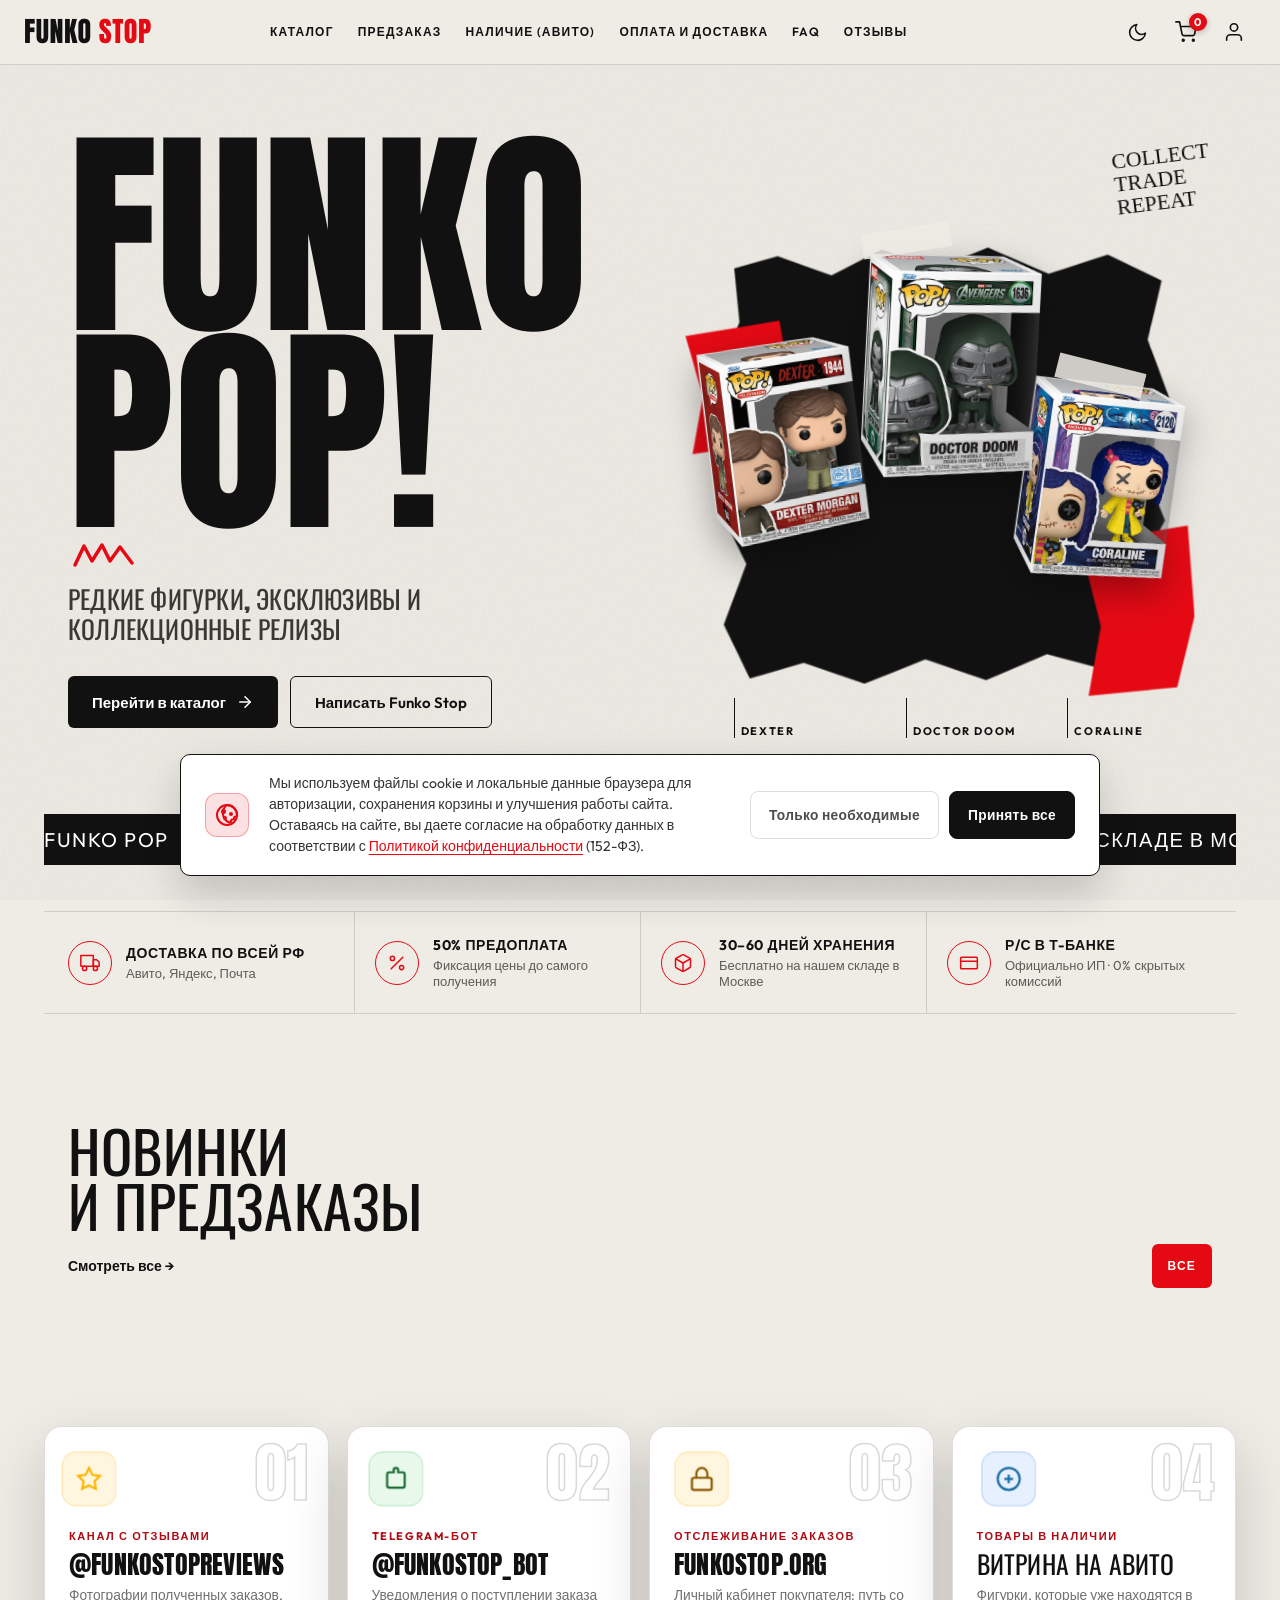
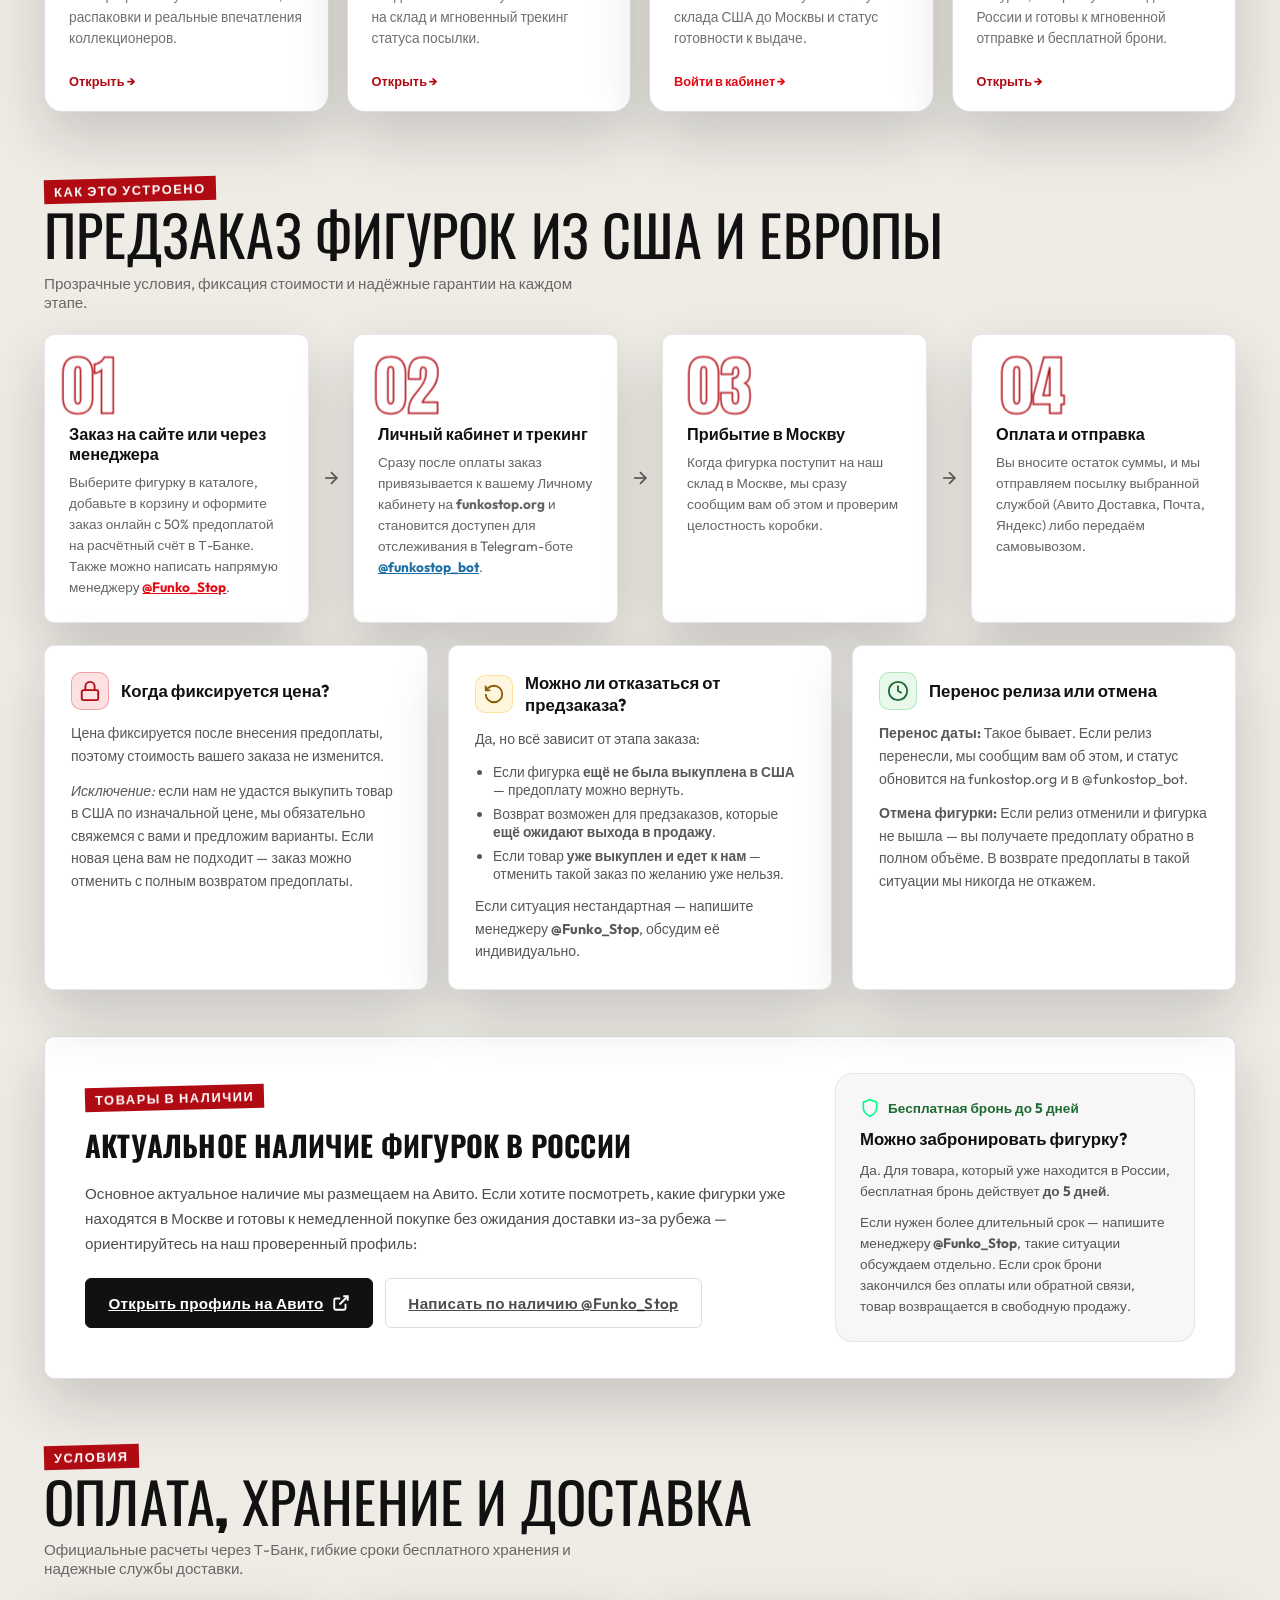
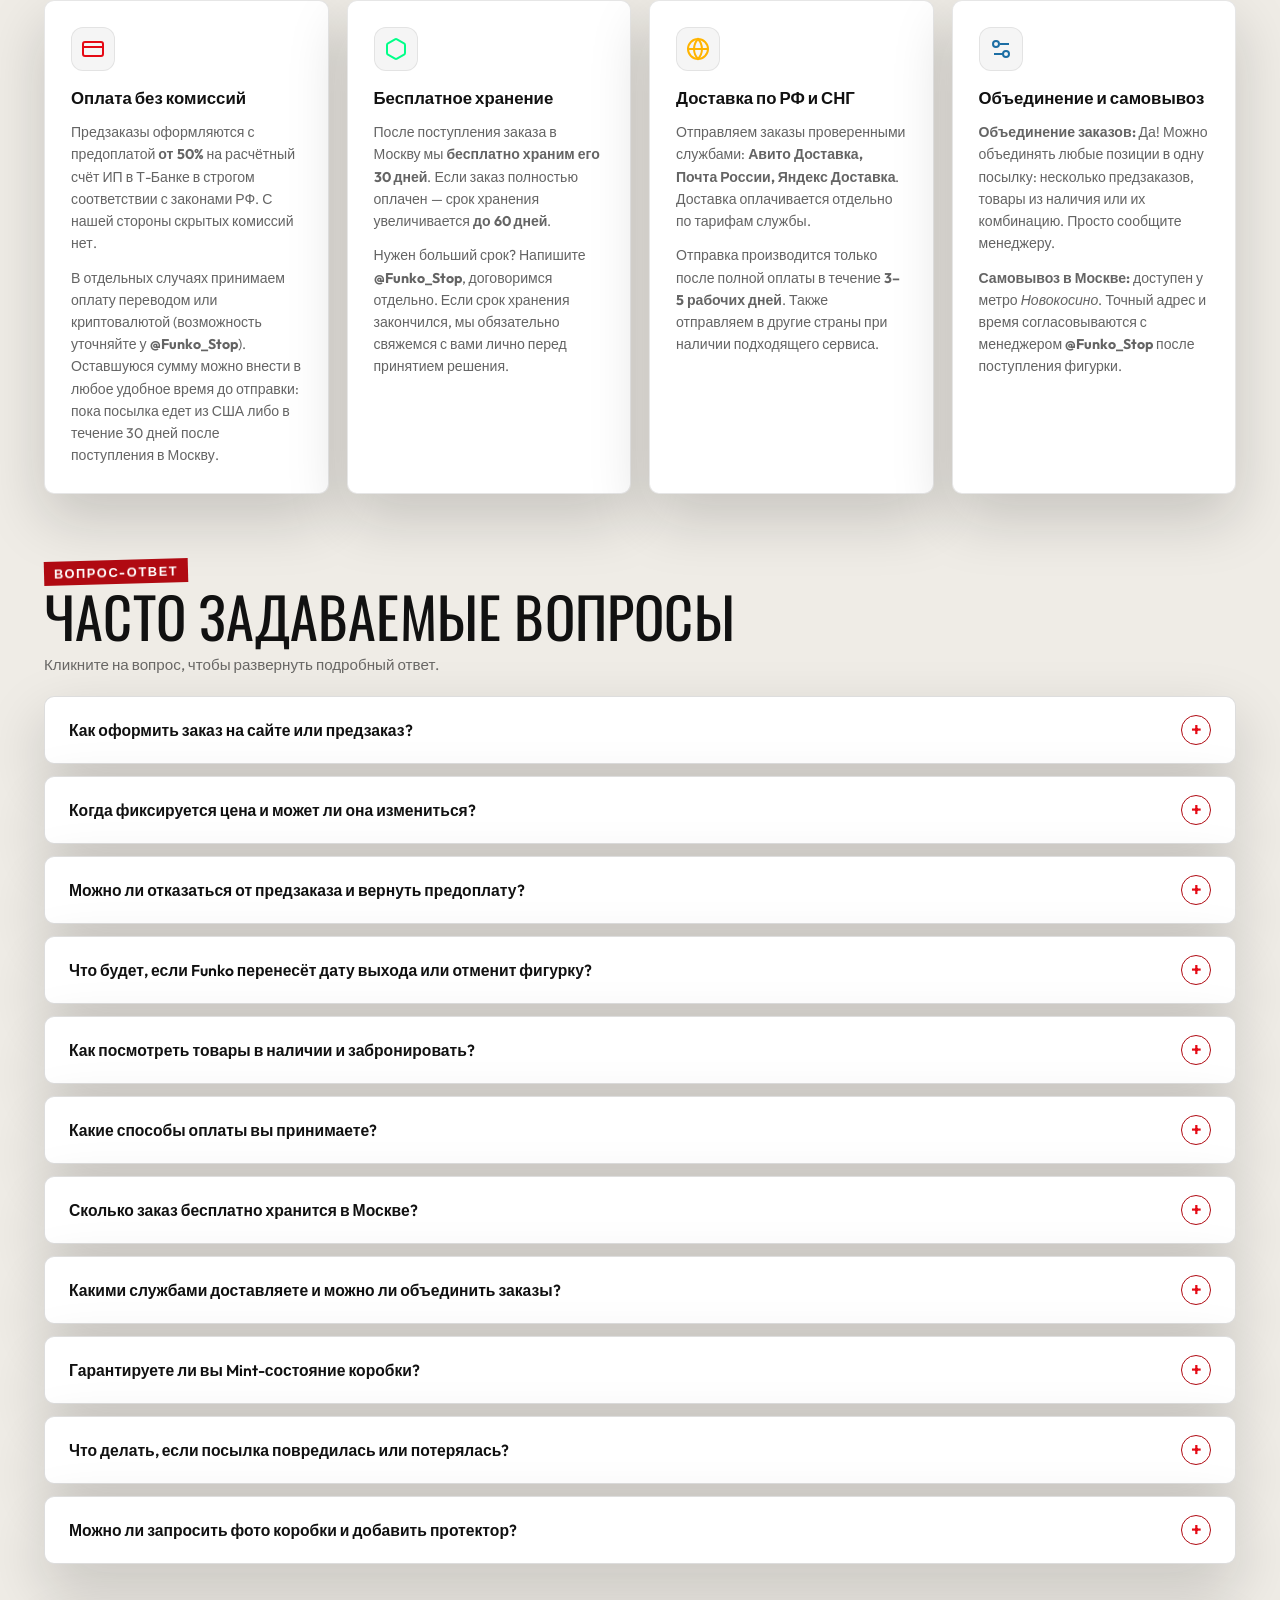
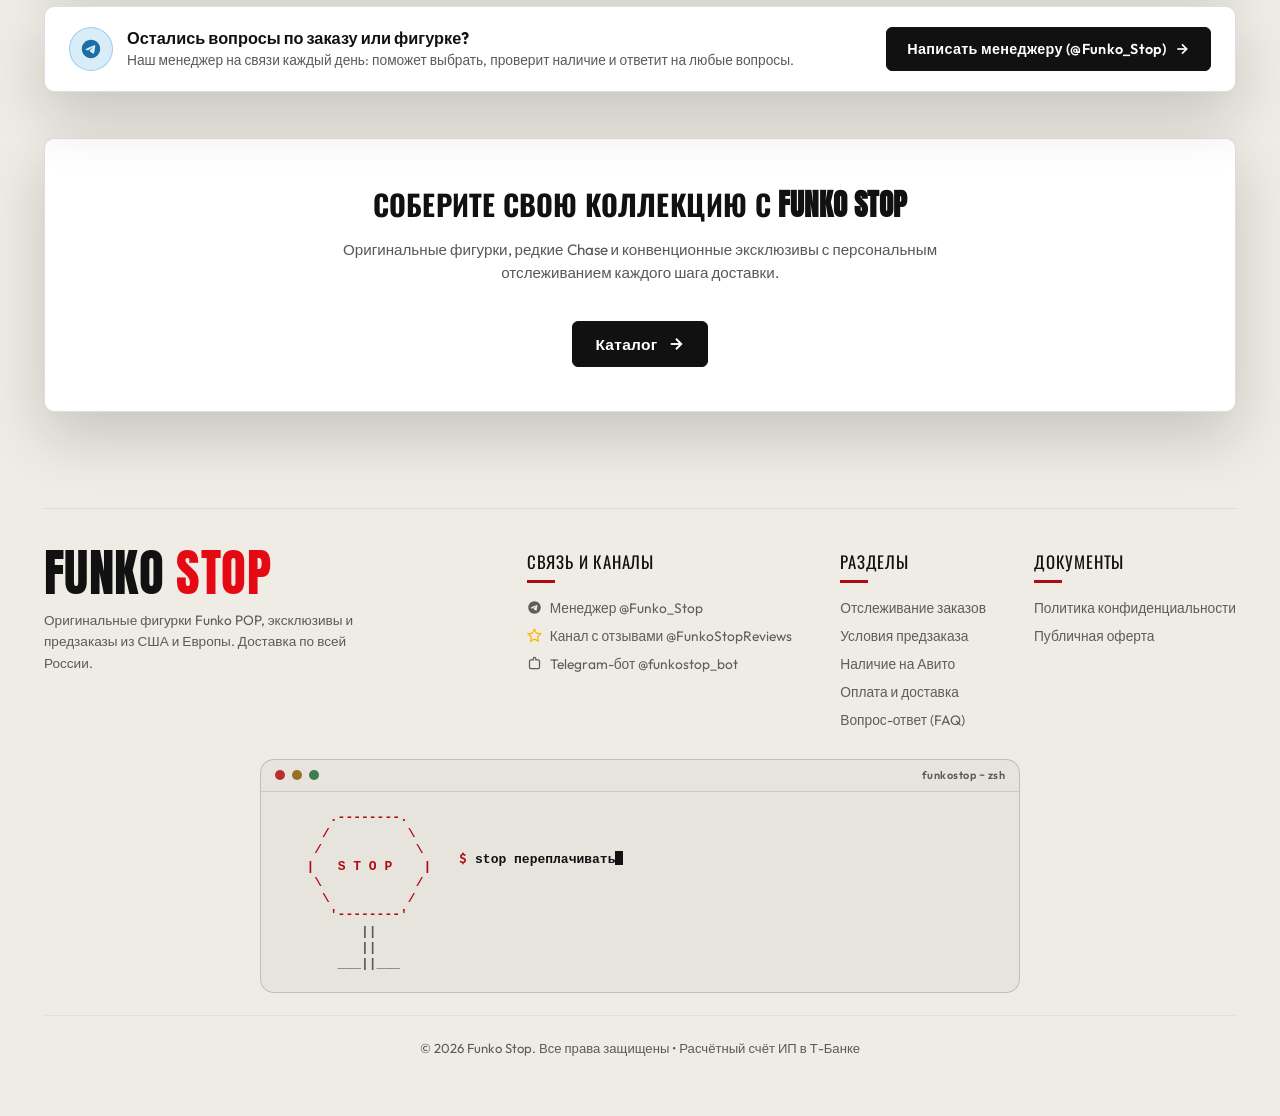
==== commit c009bec8: "fix(cabinet): 'Ожидает рассылки из США' is at the start of the stage bar Co-Authored-By: Claude Opus" ====
--- a/static/index.html
+++ b/static/index.html
@@ -65,7 +65,7 @@
     }
     </script>
 
-    <link rel="stylesheet" href="/static/styles.css?v=1799100000000">
+    <link rel="stylesheet" href="/static/styles.css?v=1799200000000">
     <link rel="preconnect" href="https://fonts.googleapis.com">
     <link rel="preconnect" href="https://fonts.gstatic.com" crossorigin>
     <link href="https://fonts.googleapis.com/css2?family=Anton&family=Oswald:wght@700&family=Outfit:wght@300;400;500;600;700;800;900&family=Permanent+Marker&display=swap" rel="stylesheet">
@@ -2329,6 +2329,6 @@
     </div>
 
     <!-- Cache buster timestamp forces browser to reload fresh JS every time -->
-    <script src="/static/app.js?v=1799100000000"></script>
+    <script src="/static/app.js?v=1799200000000"></script>
 </body>
 </html>
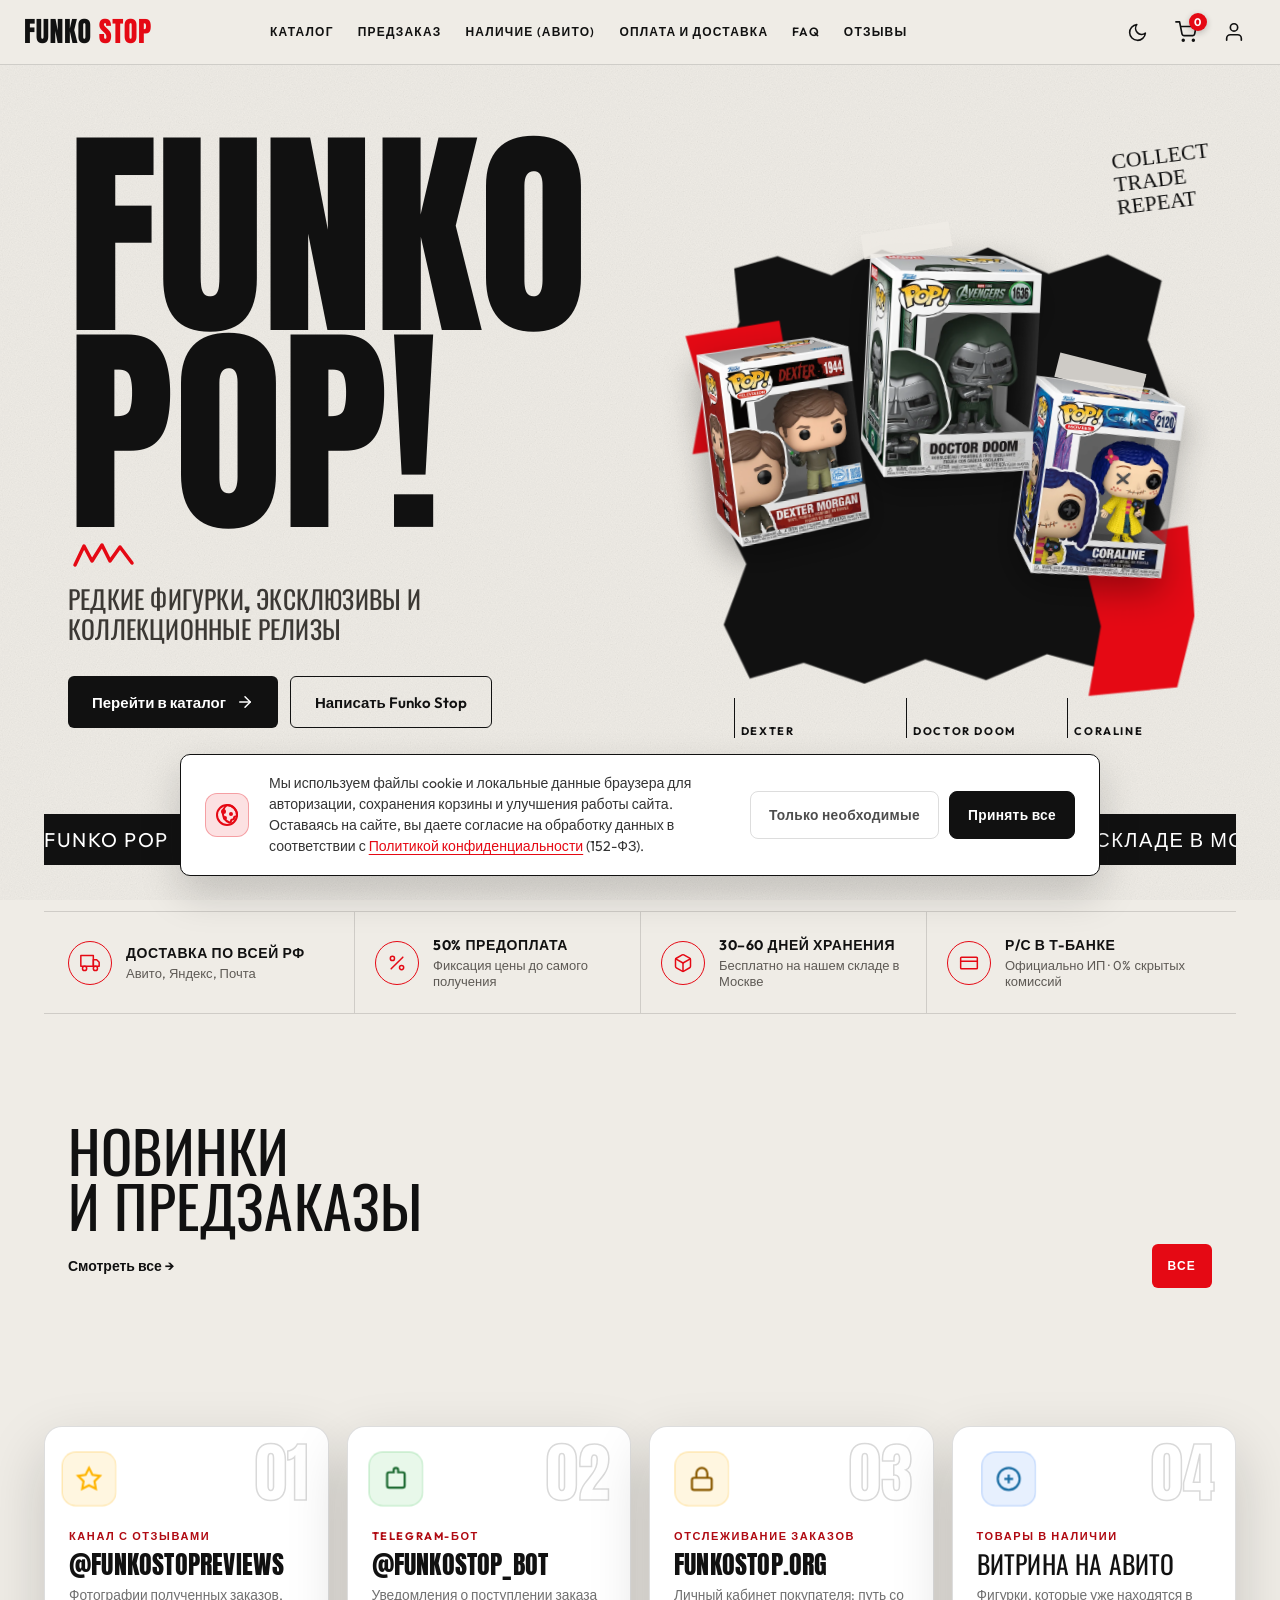
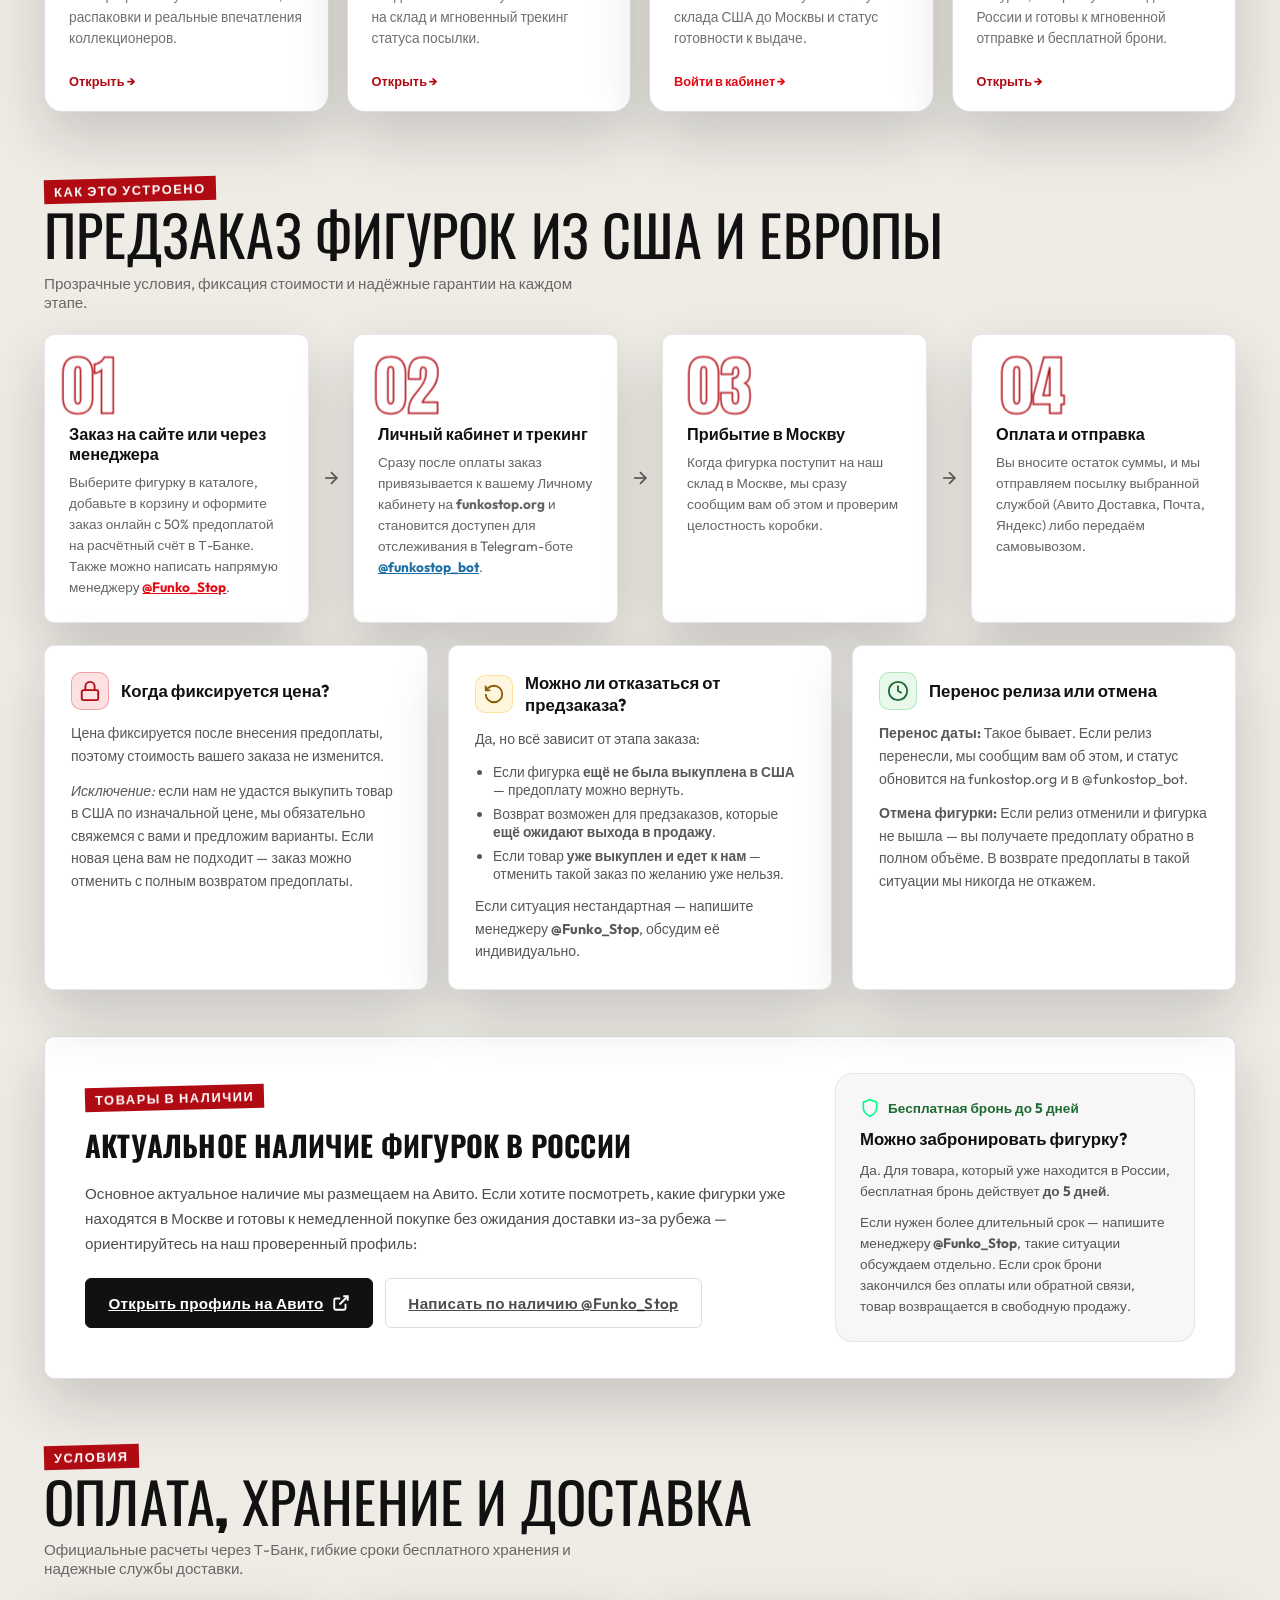
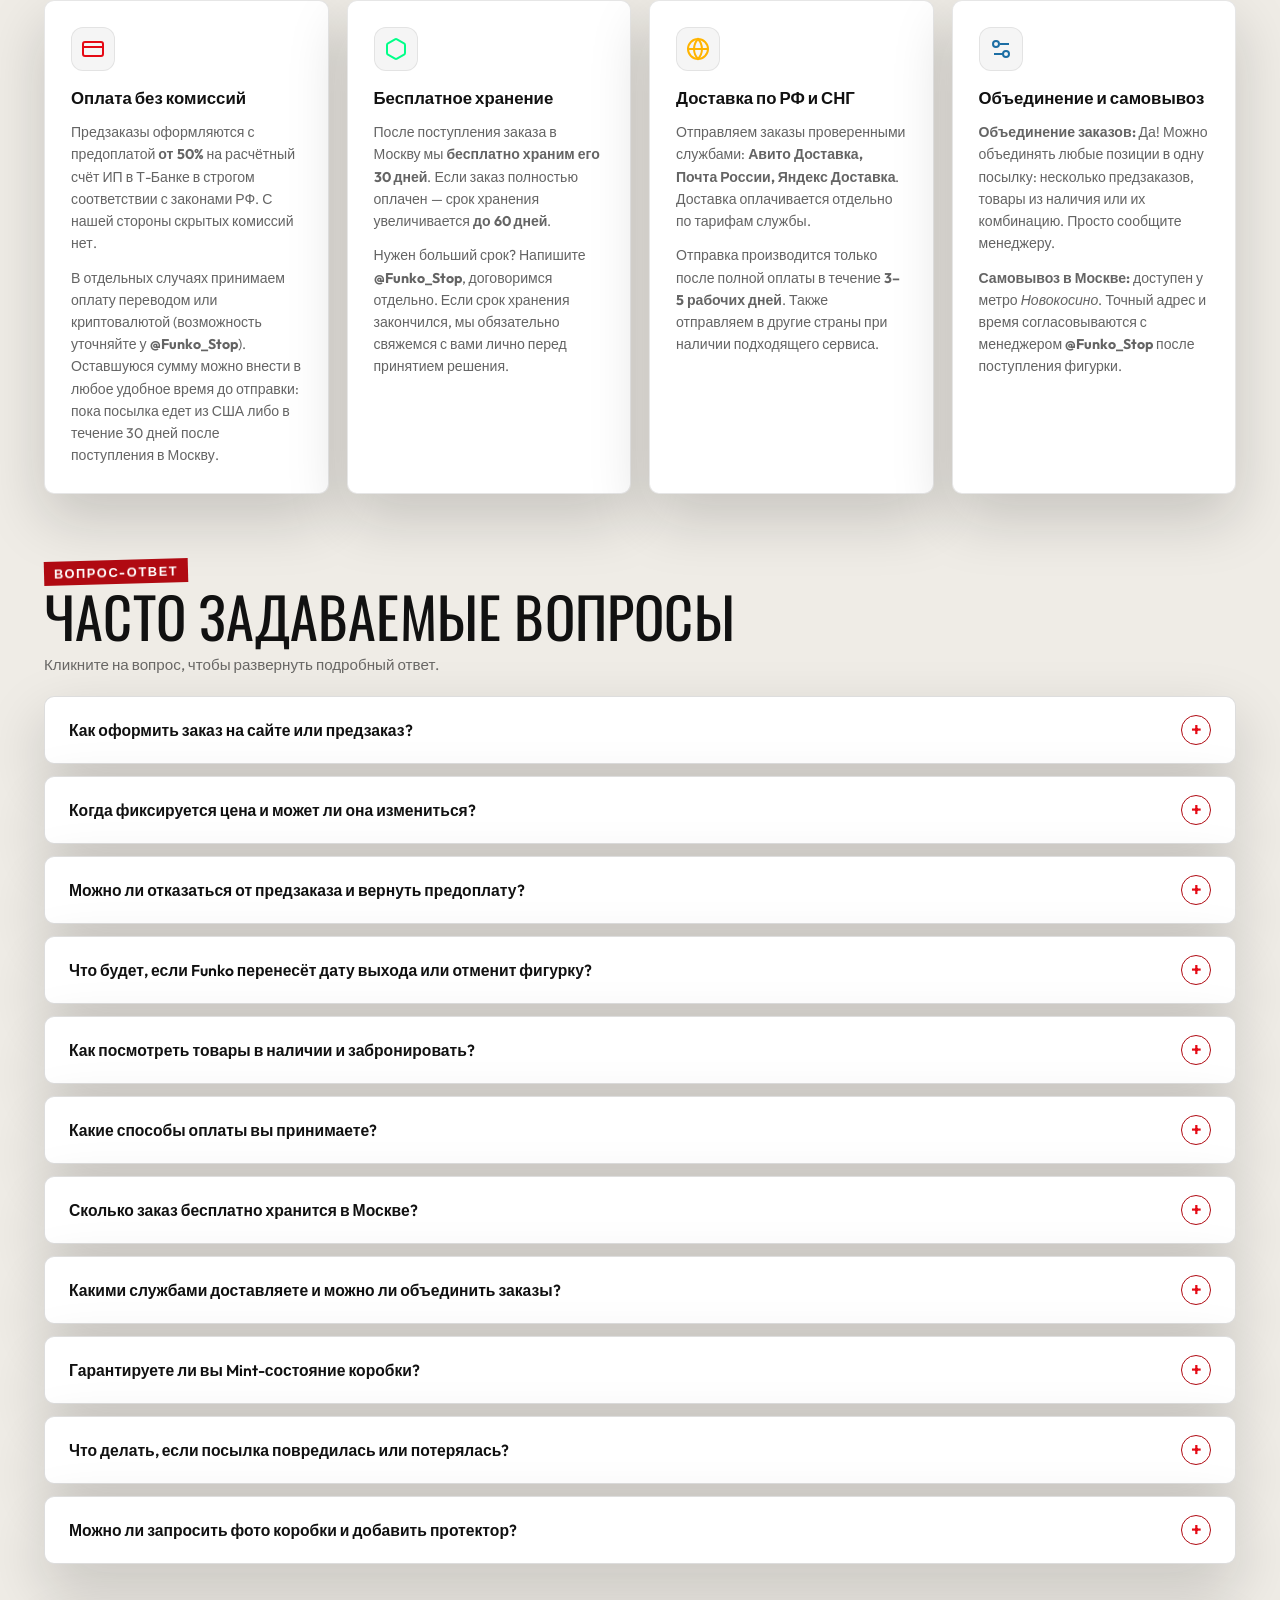
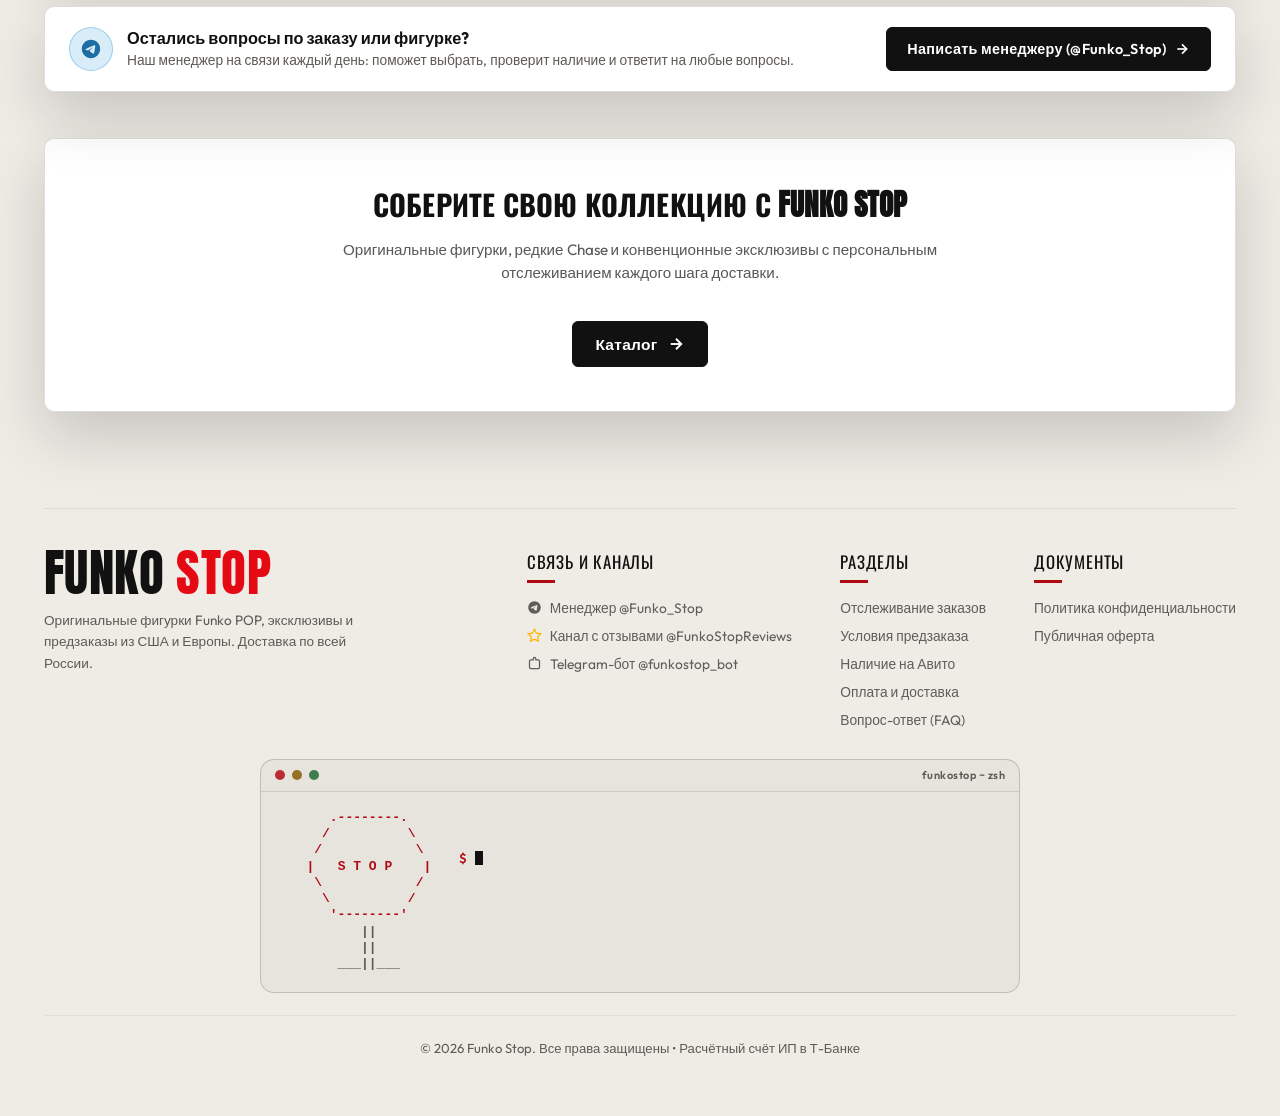
==== commit e65e2583: "feat(admin): an admin moves an order to another client's cabinet from the order's edit form; only an" ====
--- a/static/index.html
+++ b/static/index.html
@@ -1701,6 +1701,9 @@
             <h3>Редактирование заказа #<span id="edit-order-id-display"></span></h3>
             <form id="edit-order-form">
                 <input type="hidden" id="edit-order-id">
+                <div class="input-group flex-row">
+                    <div style="width:100%;"><label>Кабинет (ID клиента)</label><input type="number" id="edit-order-client-id" min="1" required></div>
+                </div>
                 <div class="input-group"><label>Товары</label><textarea id="edit-order-items" required></textarea></div>
                 <div class="input-group flex-row">
                     <div style="width:100%;"><label>Дата оформления</label><input type="date" id="edit-order-date"></div>
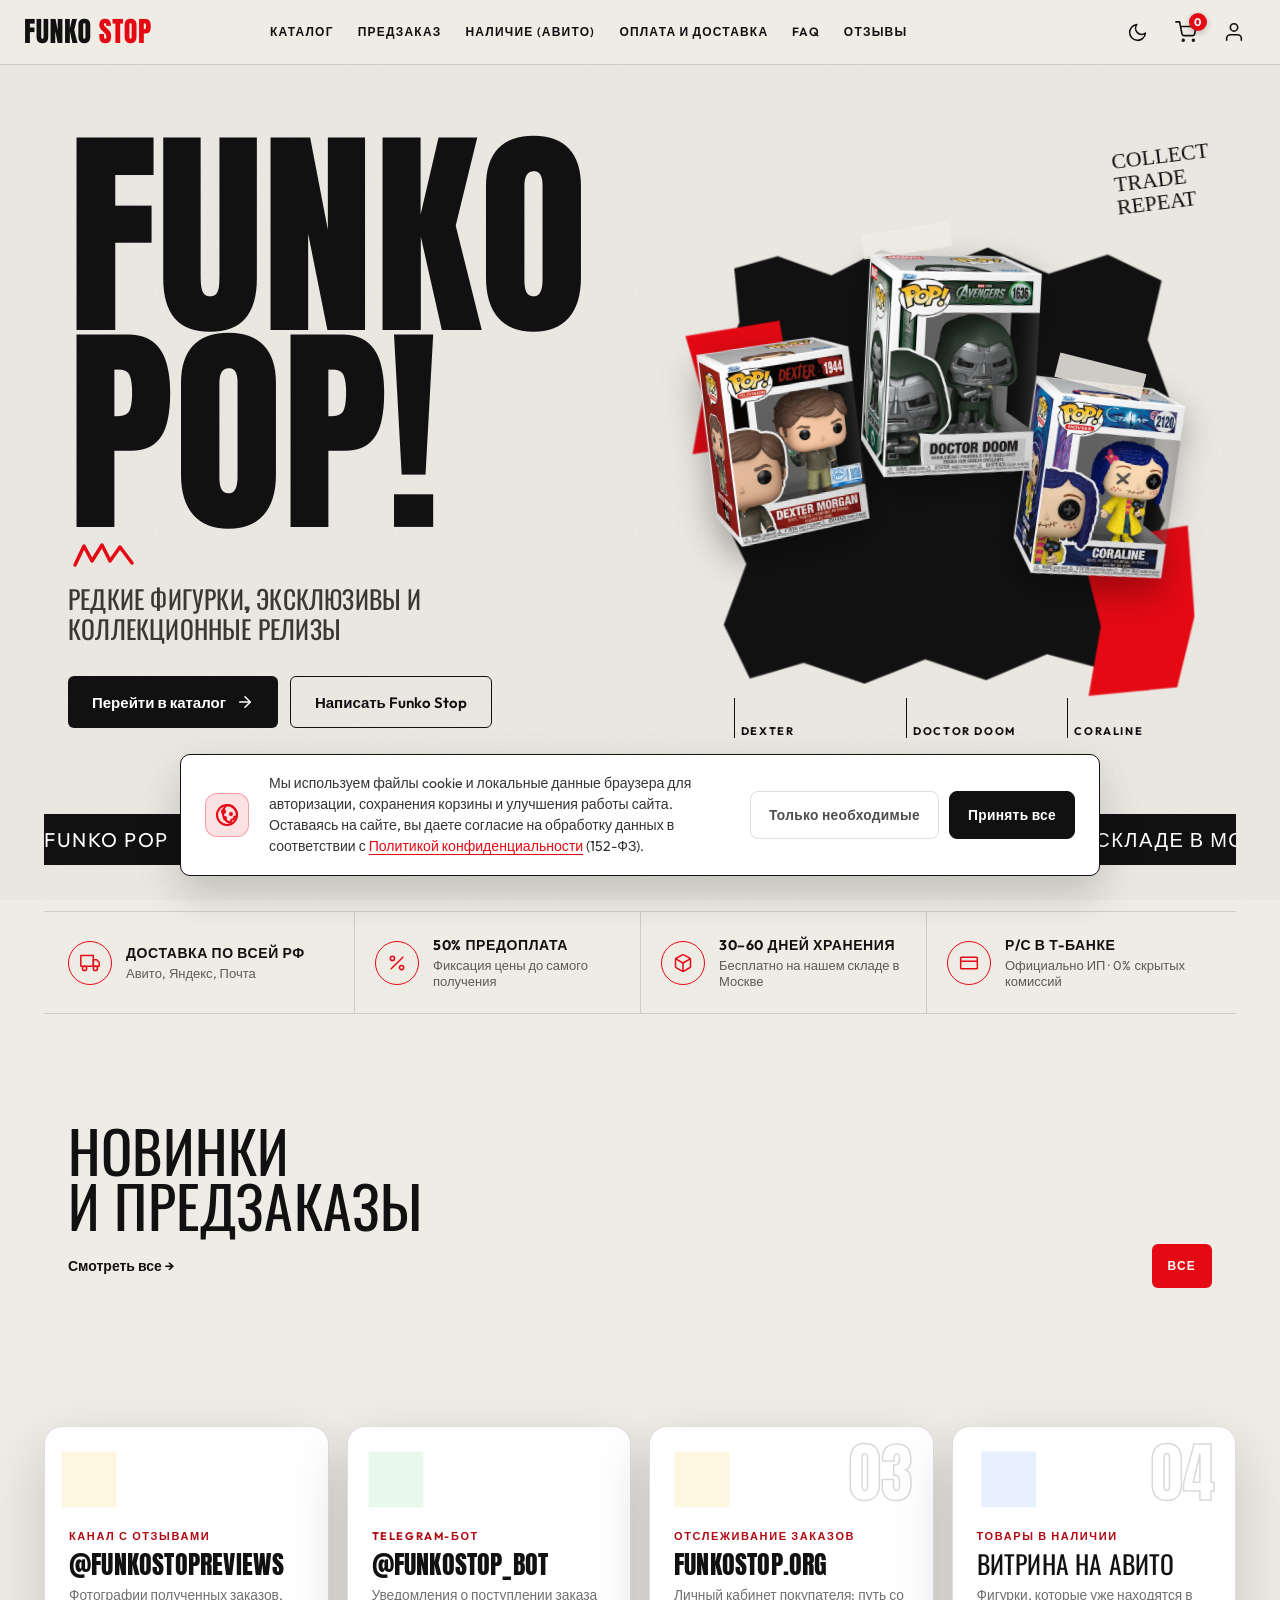
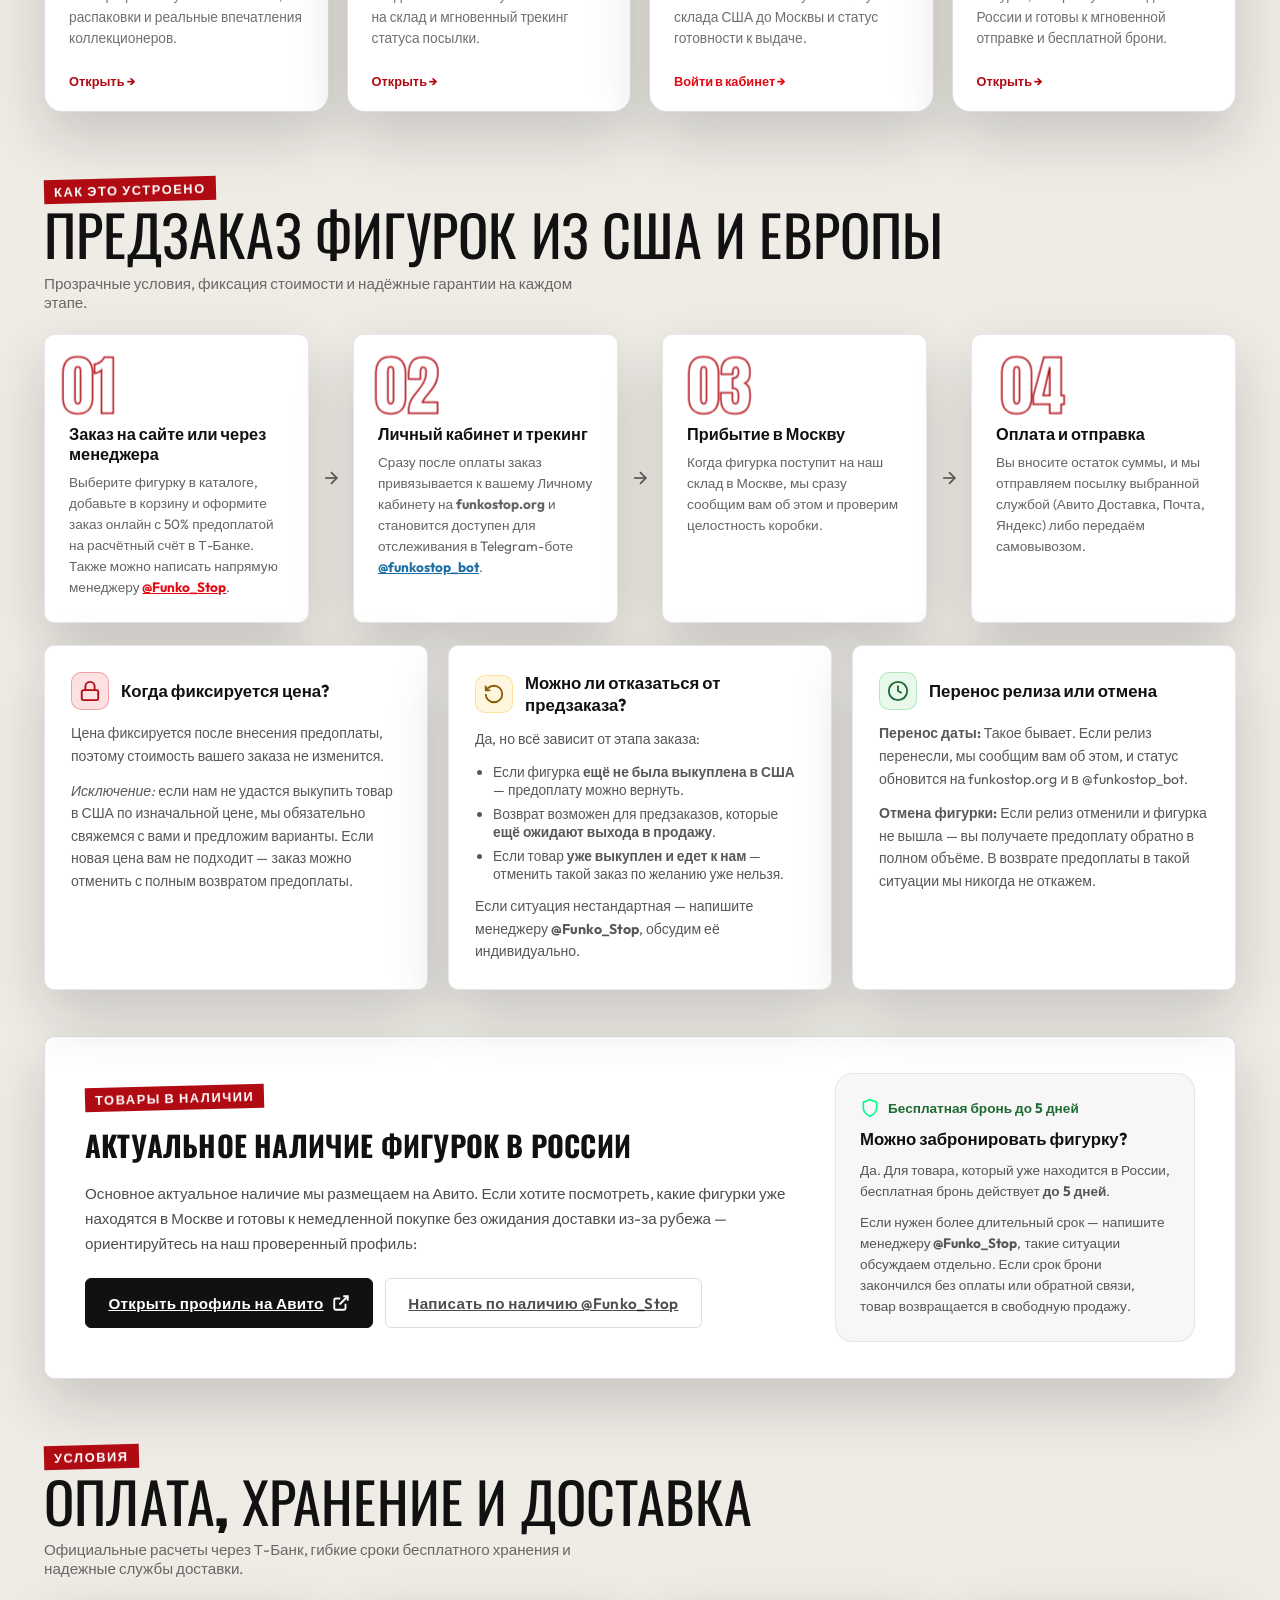
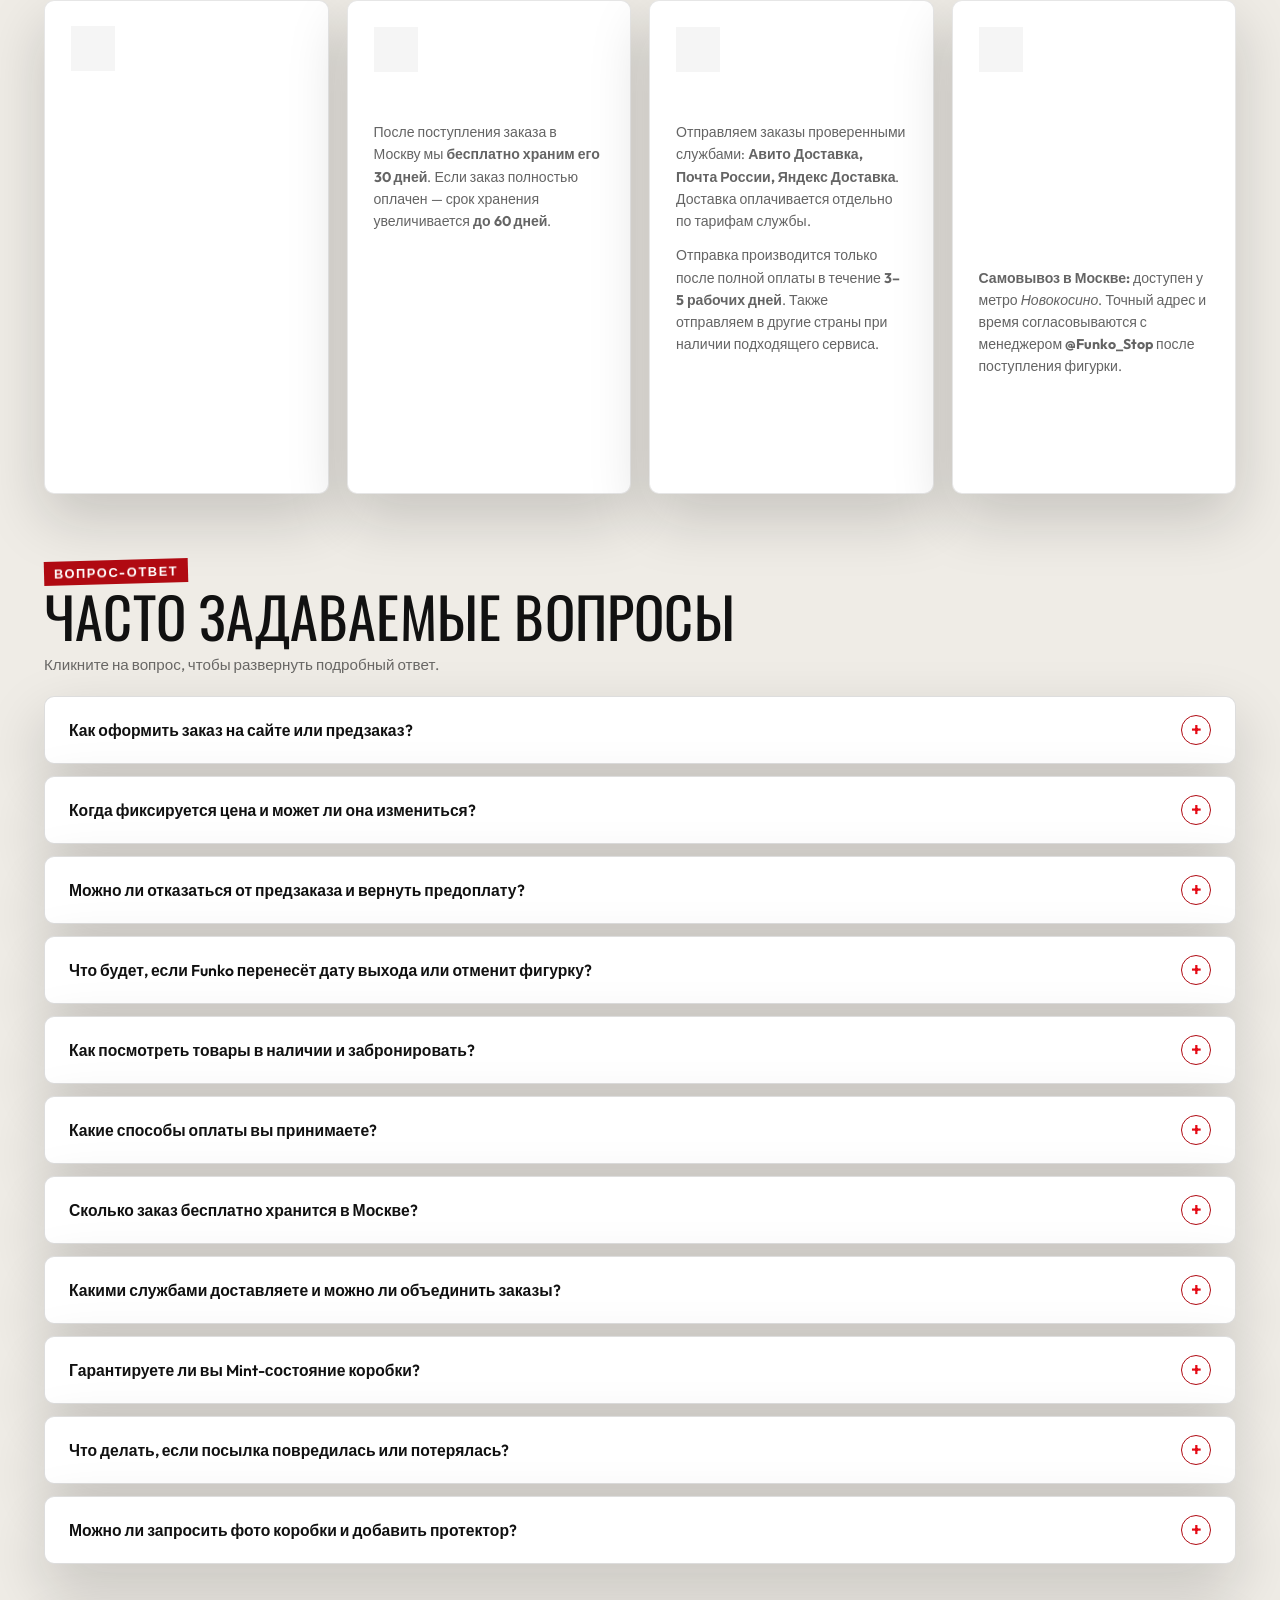
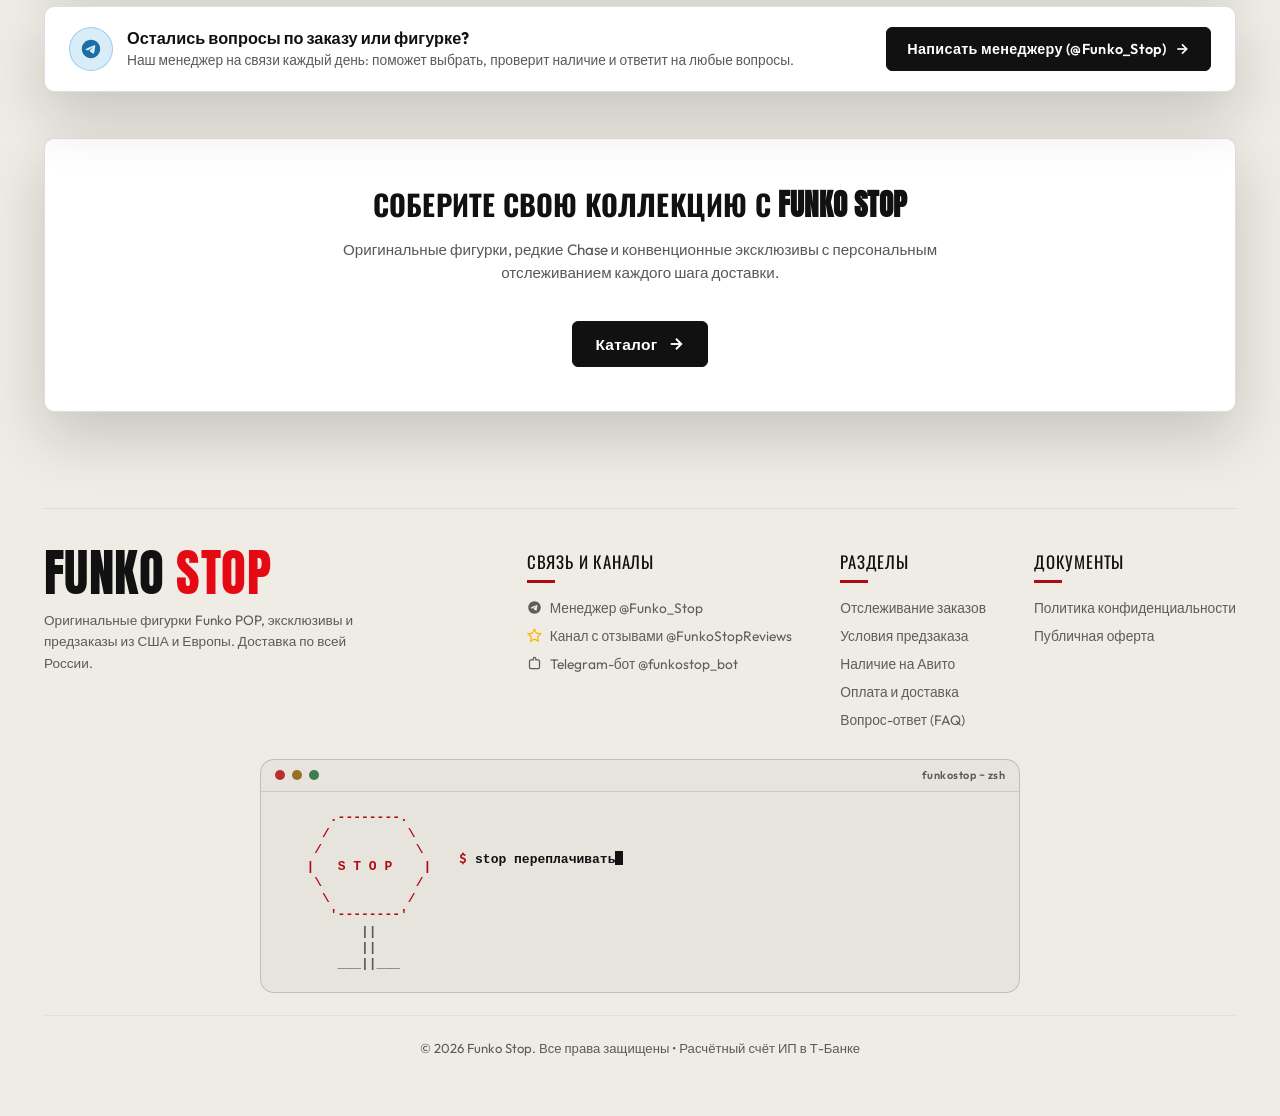
==== commit 4e125cb2: "fix(checkout,catalog): phone numbers of Belarus and other countries are accepted with their country " ====
--- a/static/index.html
+++ b/static/index.html
@@ -65,7 +65,7 @@
     }
     </script>
 
-    <link rel="stylesheet" href="/static/styles.css?v=1799200000000">
+    <link rel="stylesheet" href="/static/styles.css?v=1799300000000">
     <link rel="preconnect" href="https://fonts.googleapis.com">
     <link rel="preconnect" href="https://fonts.gstatic.com" crossorigin>
     <link href="https://fonts.googleapis.com/css2?family=Anton&family=Oswald:wght@700&family=Outfit:wght@300;400;500;600;700;800;900&family=Permanent+Marker&display=swap" rel="stylesheet">
@@ -1866,7 +1866,7 @@
                     <div style="display:grid; grid-template-columns: 1fr 1fr; gap:10px; margin-bottom:10px;">
                         <div class="input-group" style="margin:0;">
                             <label style="font-size:0.82rem; color:var(--muted);">Номер телефона <span style="color:var(--pre);">*</span></label>
-                            <input type="tel" id="checkout-phone" placeholder="+7 (999) 000-00-00" required autocomplete="tel" style="padding:10px 14px; font-size:0.9rem;">
+                            <input type="tel" id="checkout-phone" placeholder="+7 999 000-00-00 или +375 29 000-00-00" required autocomplete="tel" style="padding:10px 14px; font-size:0.9rem;">
                         </div>
                         <div class="input-group" style="margin:0;">
                             <label style="font-size:0.82rem; color:var(--muted);">Telegram (@ник, ссылка или ID) <span style="color:var(--pre);">*</span></label>
@@ -2332,6 +2332,6 @@
     </div>
 
     <!-- Cache buster timestamp forces browser to reload fresh JS every time -->
-    <script src="/static/app.js?v=1799200000000"></script>
+    <script src="/static/app.js?v=1799300000000"></script>
 </body>
 </html>
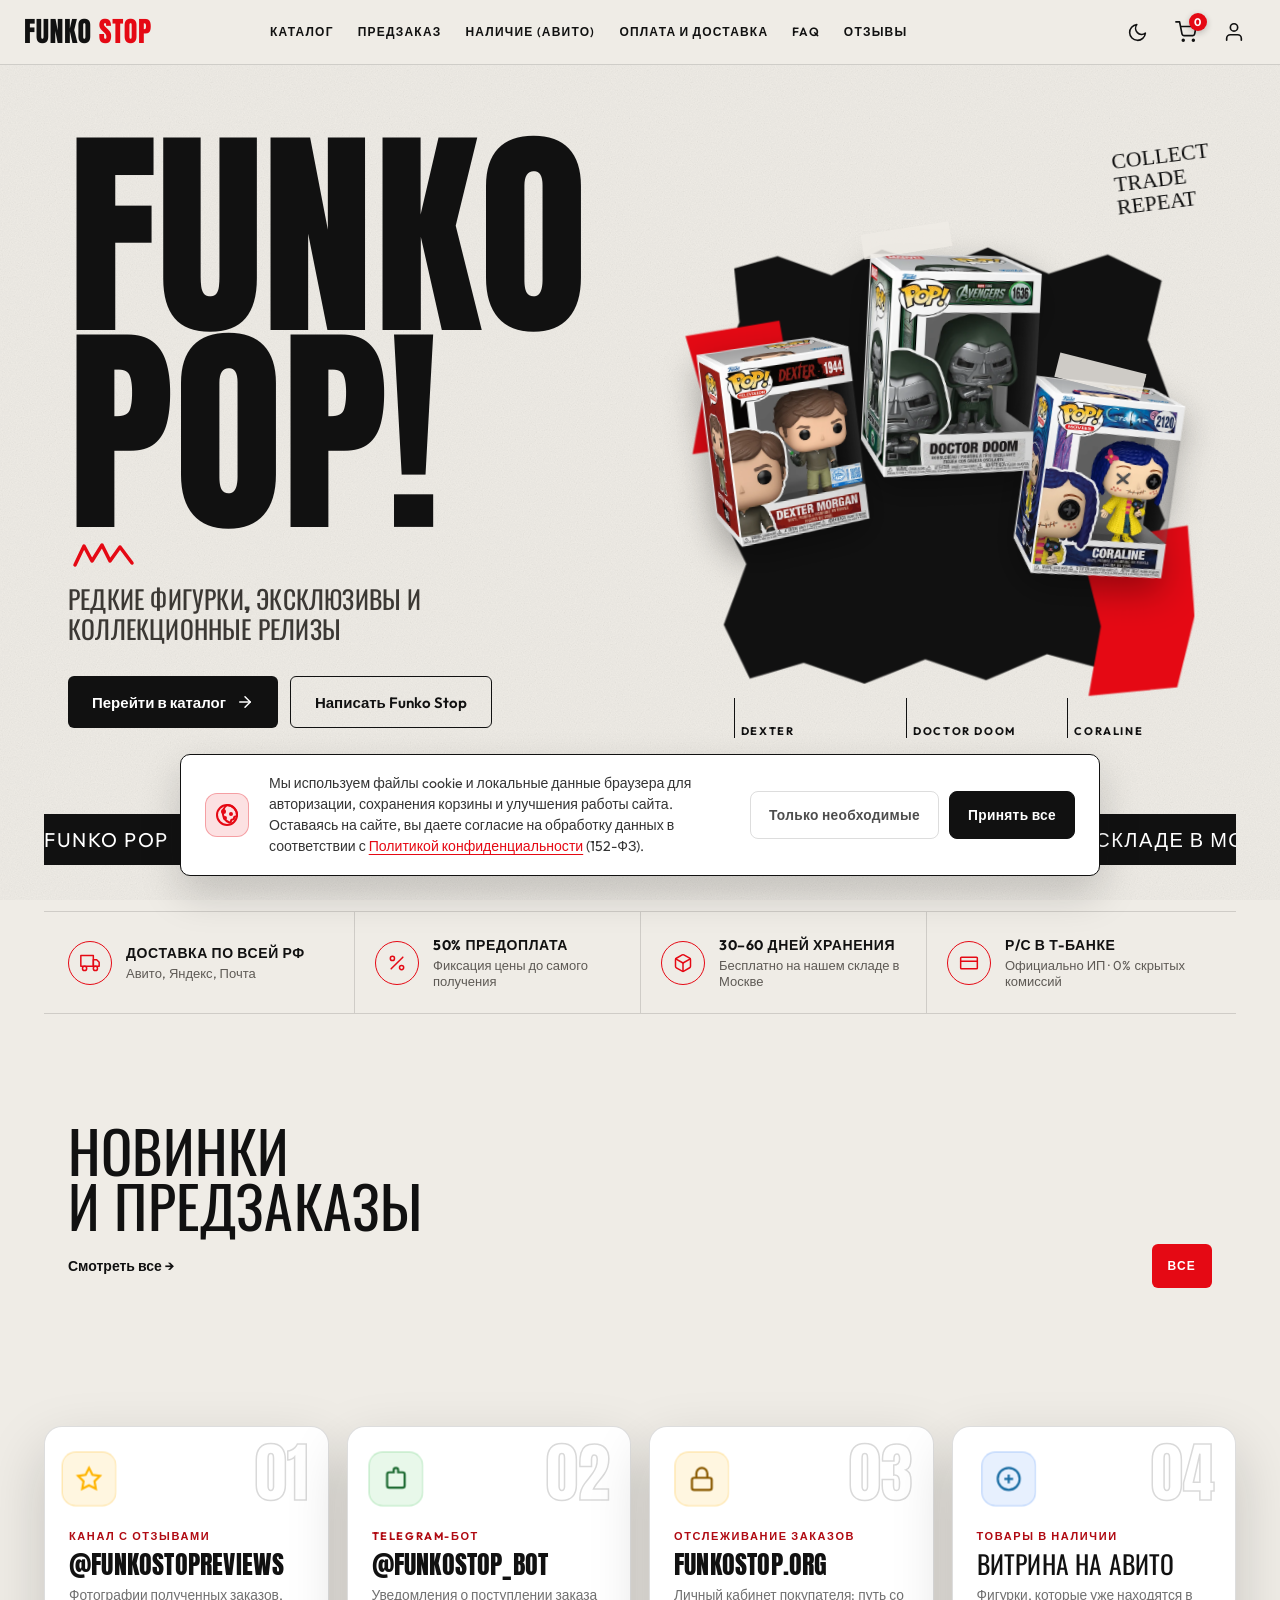
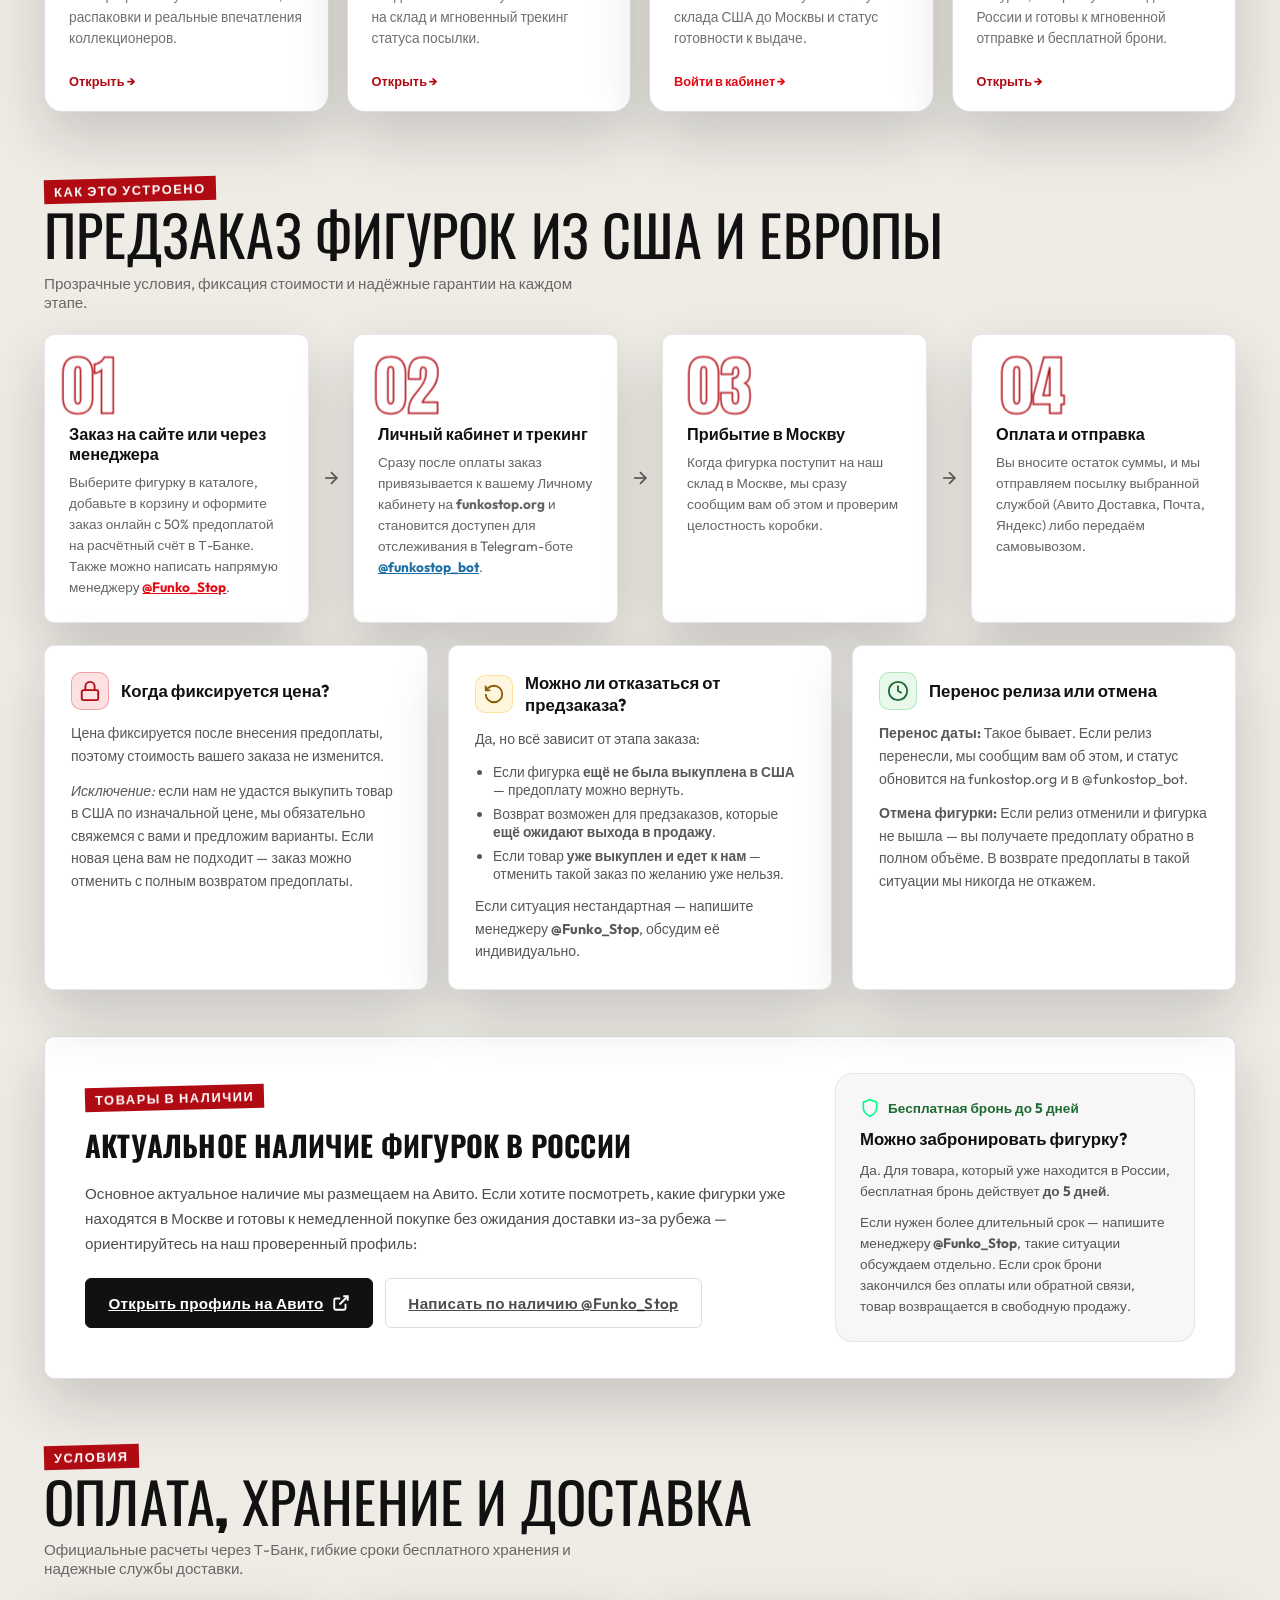
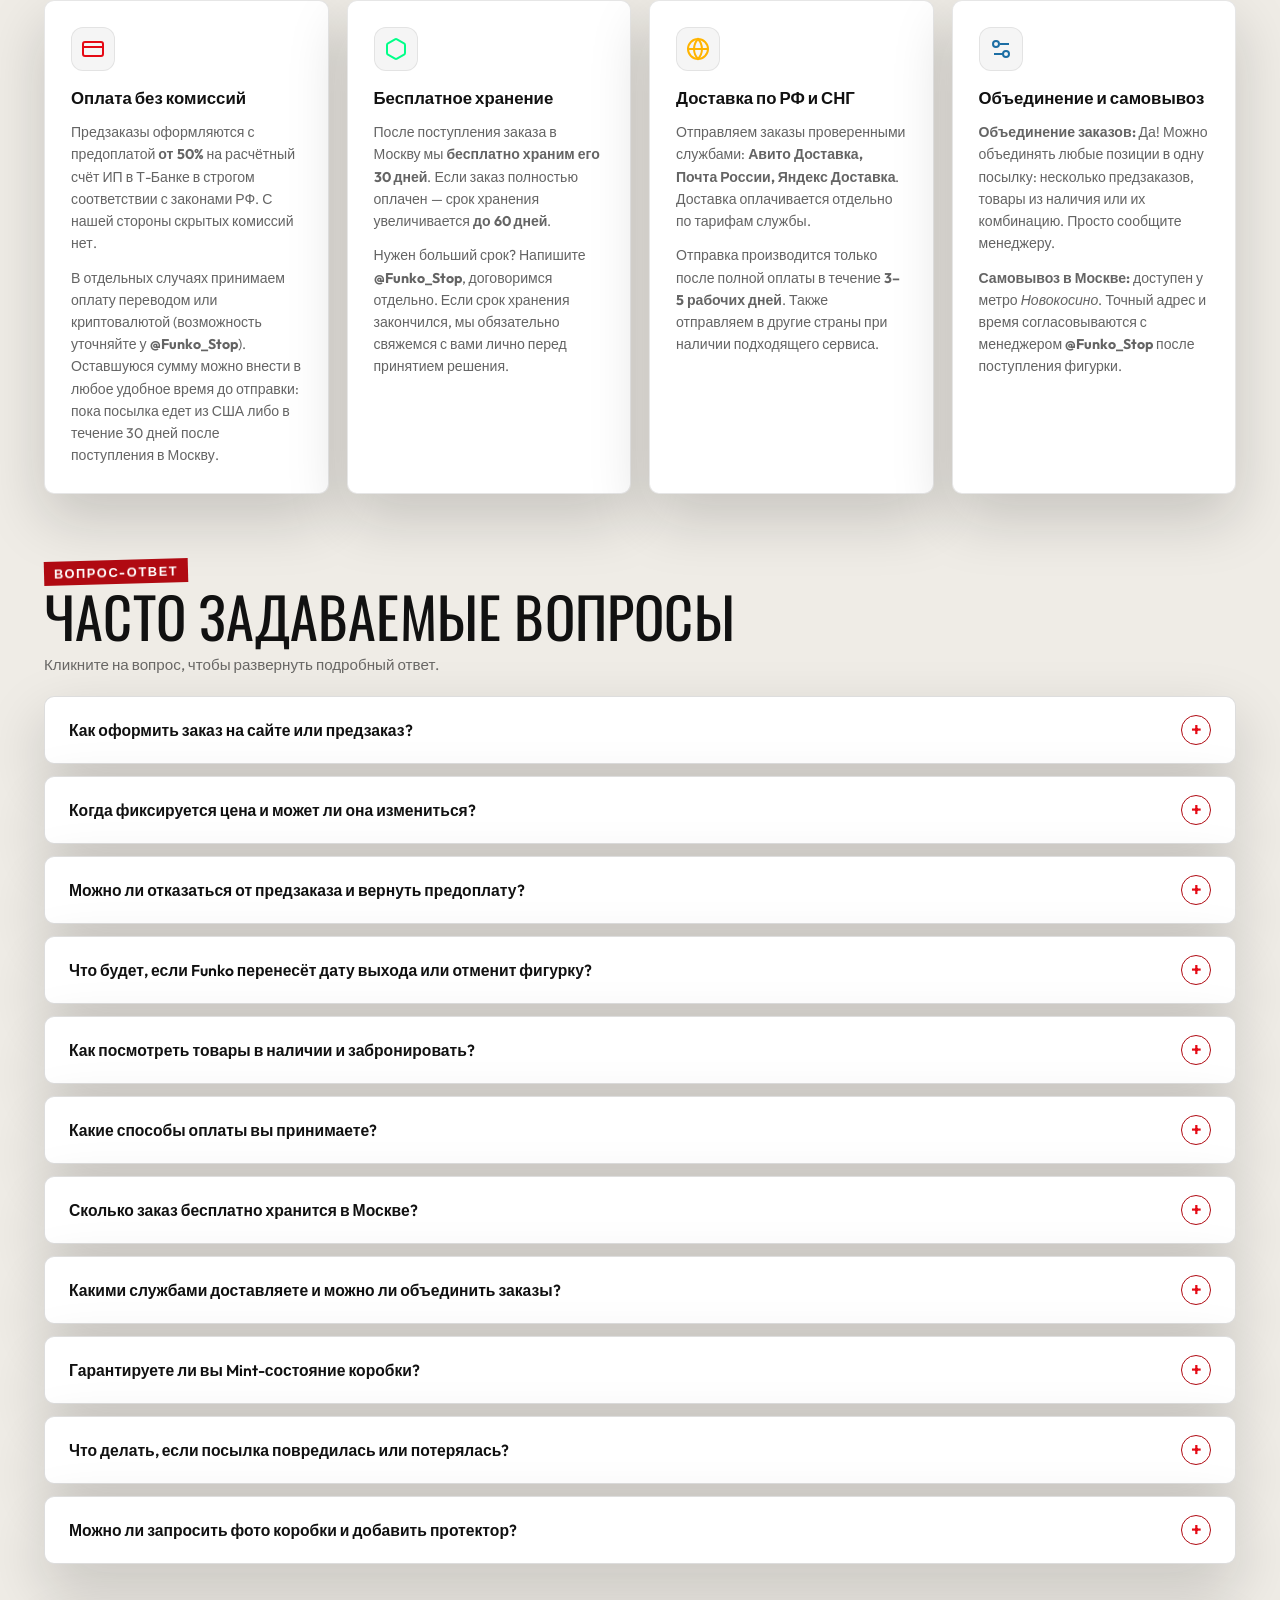
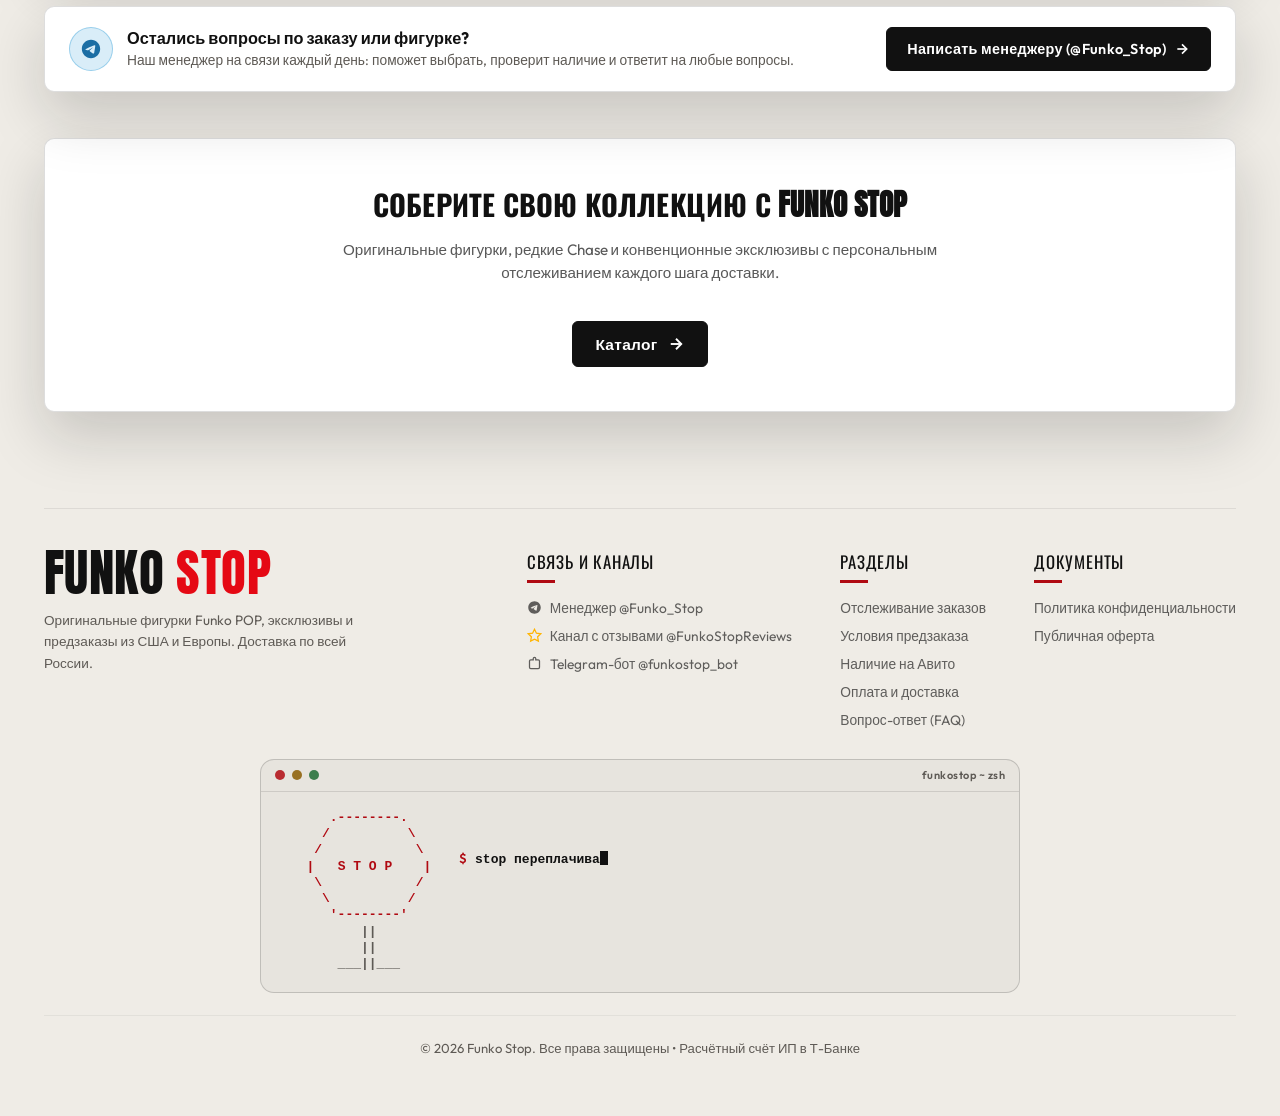
==== commit 5f882421: "feat: product sale rules (limit per cabinet, no promo codes, full prepayment only); checkout remembe" ====
--- a/static/index.html
+++ b/static/index.html
@@ -65,7 +65,7 @@
     }
     </script>
 
-    <link rel="stylesheet" href="/static/styles.css?v=1799300000000">
+    <link rel="stylesheet" href="/static/styles.css?v=1799400000000">
     <link rel="preconnect" href="https://fonts.googleapis.com">
     <link rel="preconnect" href="https://fonts.gstatic.com" crossorigin>
     <link href="https://fonts.googleapis.com/css2?family=Anton&family=Oswald:wght@700&family=Outfit:wght@300;400;500;600;700;800;900&family=Permanent+Marker&display=swap" rel="stylesheet">
@@ -1818,6 +1818,7 @@
             <div style="margin-bottom:18px;">
                 <label style="display:block; font-size:0.85rem; font-weight:600; color:var(--muted); margin-bottom:8px;">ВЫБЕРИТЕ ФОРМАТ ОПЛАТЫ:</label>
                 <div class="prepay-options-grid" style="display:grid; grid-template-columns:1fr 1fr; gap:10px;">
+                    <p class="prepay-rule-note hidden" id="prepay-rule-note">В корзине товар, который оформляется только по 100% предоплате</p>
                     <div class="prepay-option-card active" id="option-prepay-50" onclick="window.selectPaymentOption('50%')">
                         <div class="prepay-card-header">
                             <span class="prepay-radio"></span>
@@ -2098,6 +2099,17 @@
                     <div class="photo-hint">Пусто: не считается. Число: сколько можно продать, в предзаказе и в наличии; когда купят всё, товар станет «Распродан».</div>
                 </div>
 
+                <!-- sale rules for drops -->
+                <div class="input-group product-rules">
+                    <label>Правила продажи (для дропов и мистери боксов)</label>
+                    <div class="product-rules-row">
+                        <label for="product-max-per-client">Максимум на один аккаунт</label>
+                        <input type="number" id="product-max-per-client" min="1" step="1" placeholder="без лимита">
+                    </div>
+                    <label class="product-rule-check"><input type="checkbox" id="product-no-promo"><span>Промокоды на этот товар не действуют</span></label>
+                    <label class="product-rule-check"><input type="checkbox" id="product-full-prepay"><span>Только 100% предоплата (без варианта 50%)</span></label>
+                </div>
+
                 <div class="input-group">
                     <label style="display:flex; align-items:flex-start; gap:10px; cursor:pointer;">
                         <input type="checkbox" id="product-hidden" style="width:18px; height:18px; margin-top:2px; flex:none; accent-color: var(--primary);">
@@ -2332,6 +2344,6 @@
     </div>
 
     <!-- Cache buster timestamp forces browser to reload fresh JS every time -->
-    <script src="/static/app.js?v=1799300000000"></script>
+    <script src="/static/app.js?v=1799400000000"></script>
 </body>
 </html>
--- a/static/styles.css
+++ b/static/styles.css
@@ -4737,3 +4737,15 @@
 .login-forgot-row input { flex: 1; min-width: 0; }
 .login-forgot .login-forgot-msg { margin: 8px 0 0; color: var(--ink); }
 .login-forgot .login-forgot-msg:empty { display: none; }
+
+/* sale rules of a product (admin form, product page, checkout) */
+.product-rules { padding: 12px; border: 1px dashed rgba(var(--ink-rgb), 0.25); border-radius: 10px; }
+.product-rules-row { display: flex; align-items: center; gap: 10px; margin: 6px 0 8px; flex-wrap: wrap; }
+.product-rules-row label { font-size: 0.88rem; }
+.product-rules-row input { width: 140px; }
+.product-rule-check { display: flex; align-items: center; gap: 10px; margin: 6px 0; font-size: 0.88rem; cursor: pointer; }
+.product-rule-check input { width: 18px; height: 18px; flex: none; accent-color: var(--primary); }
+.pp-rules { margin: -16px 0 22px; padding: 0; list-style: none; font-size: 0.85rem; color: var(--muted); }
+.pp-rules li { margin: 3px 0; }
+.prepay-rule-note { grid-column: 1 / -1; margin: 0; font-size: 0.82rem; color: var(--pre); }
+.prepay-option-card.rule-off { display: none; }
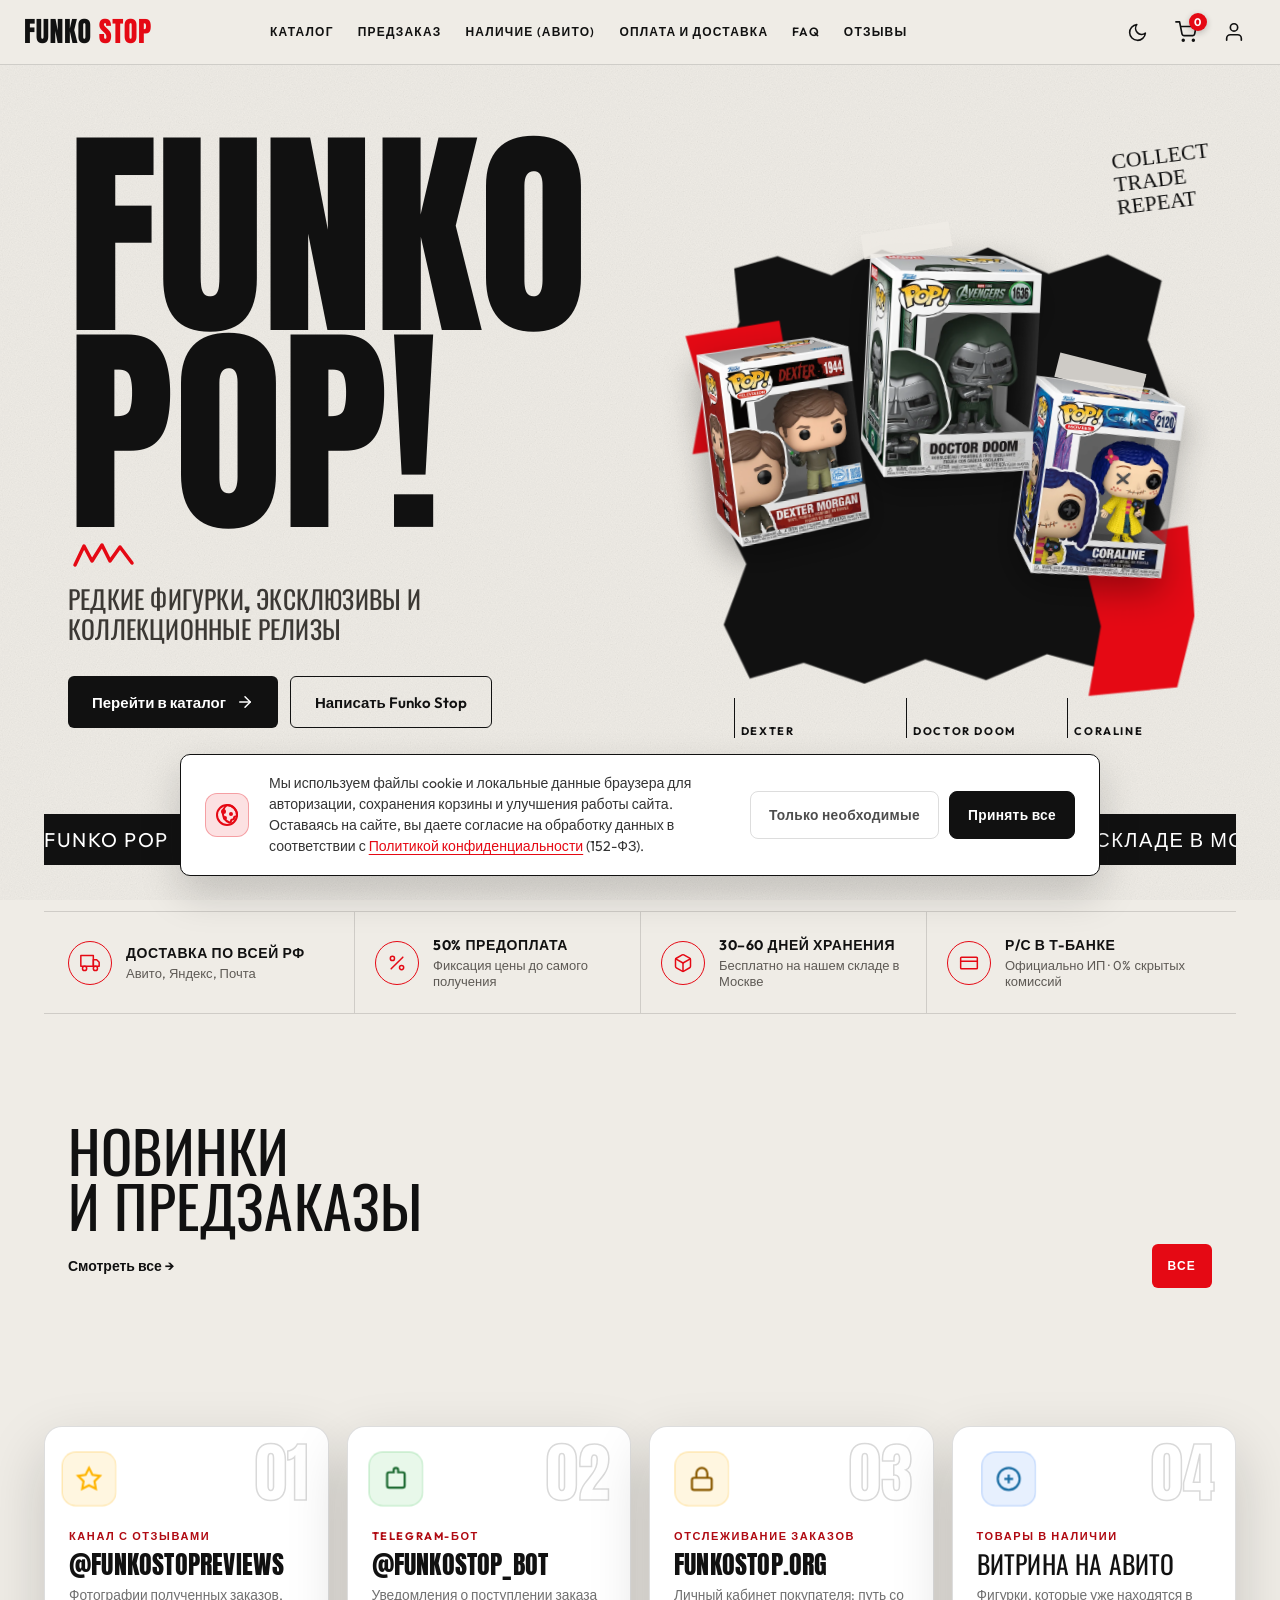
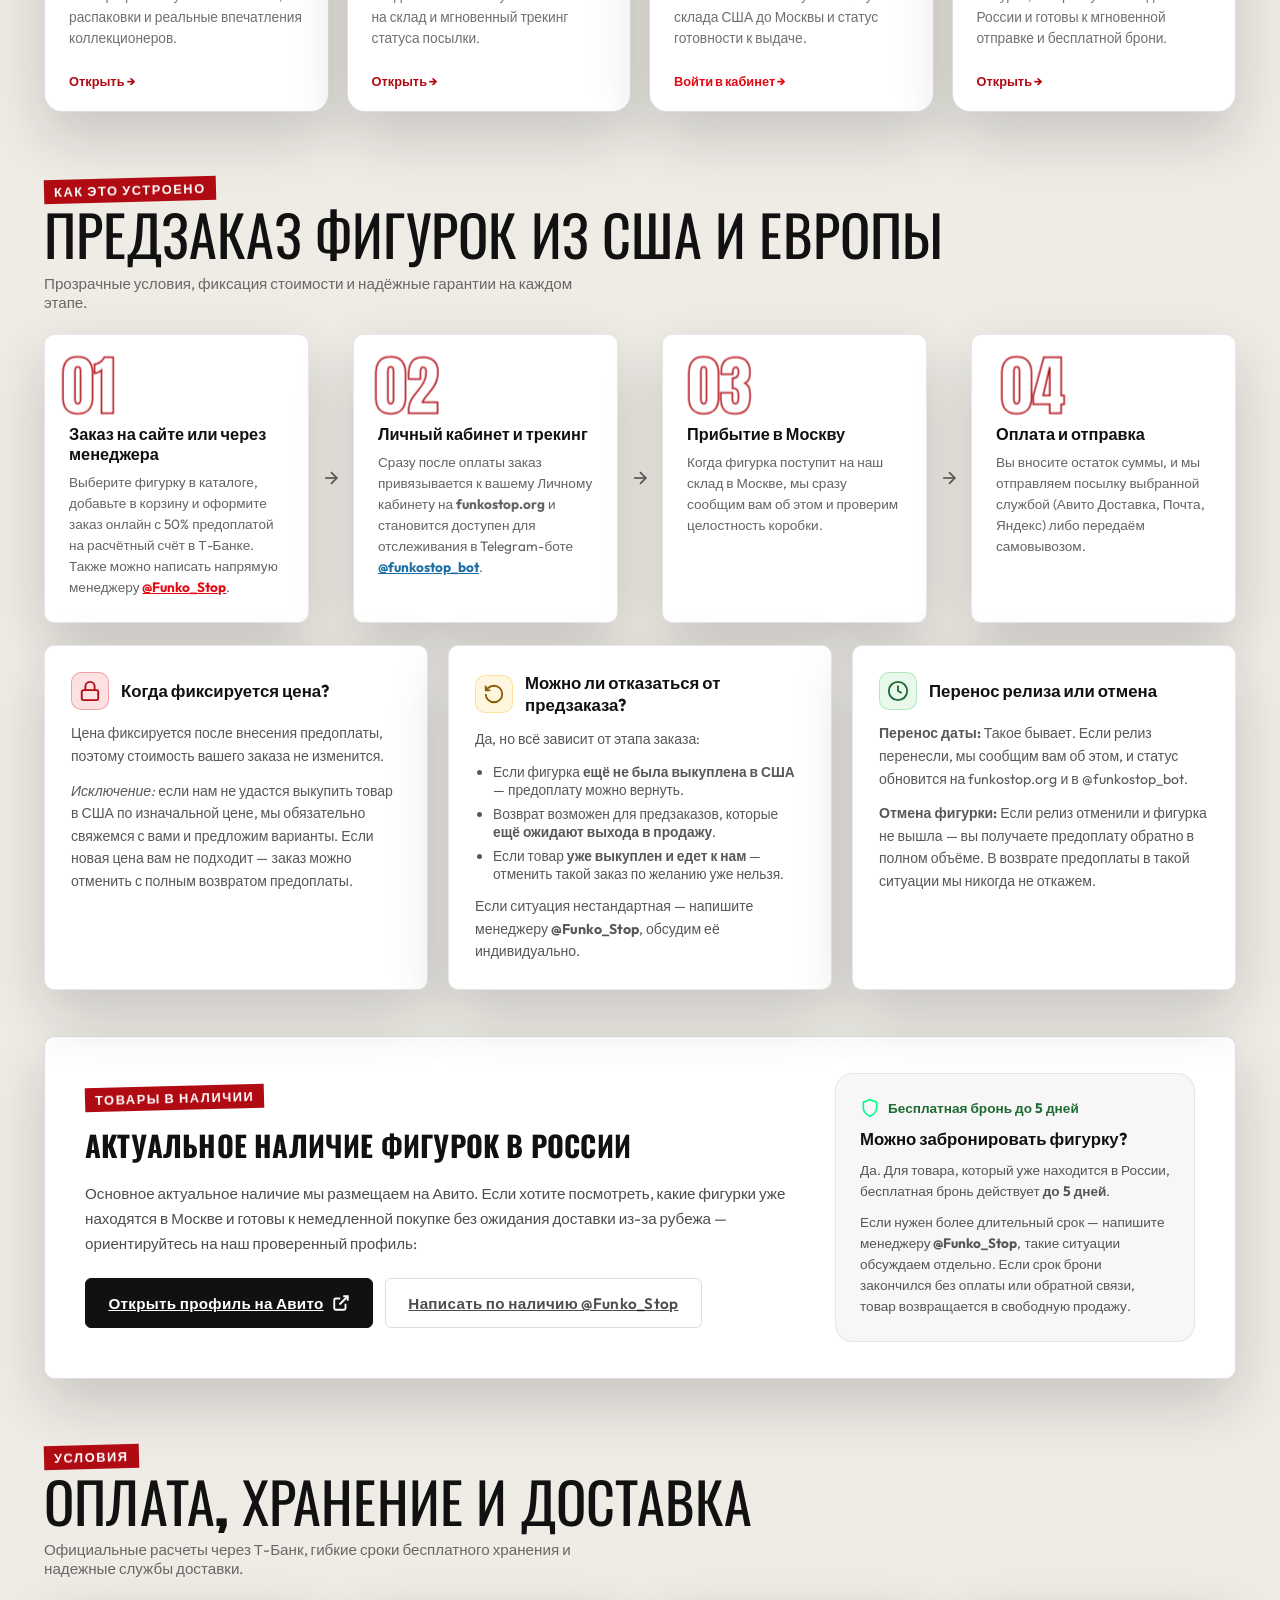
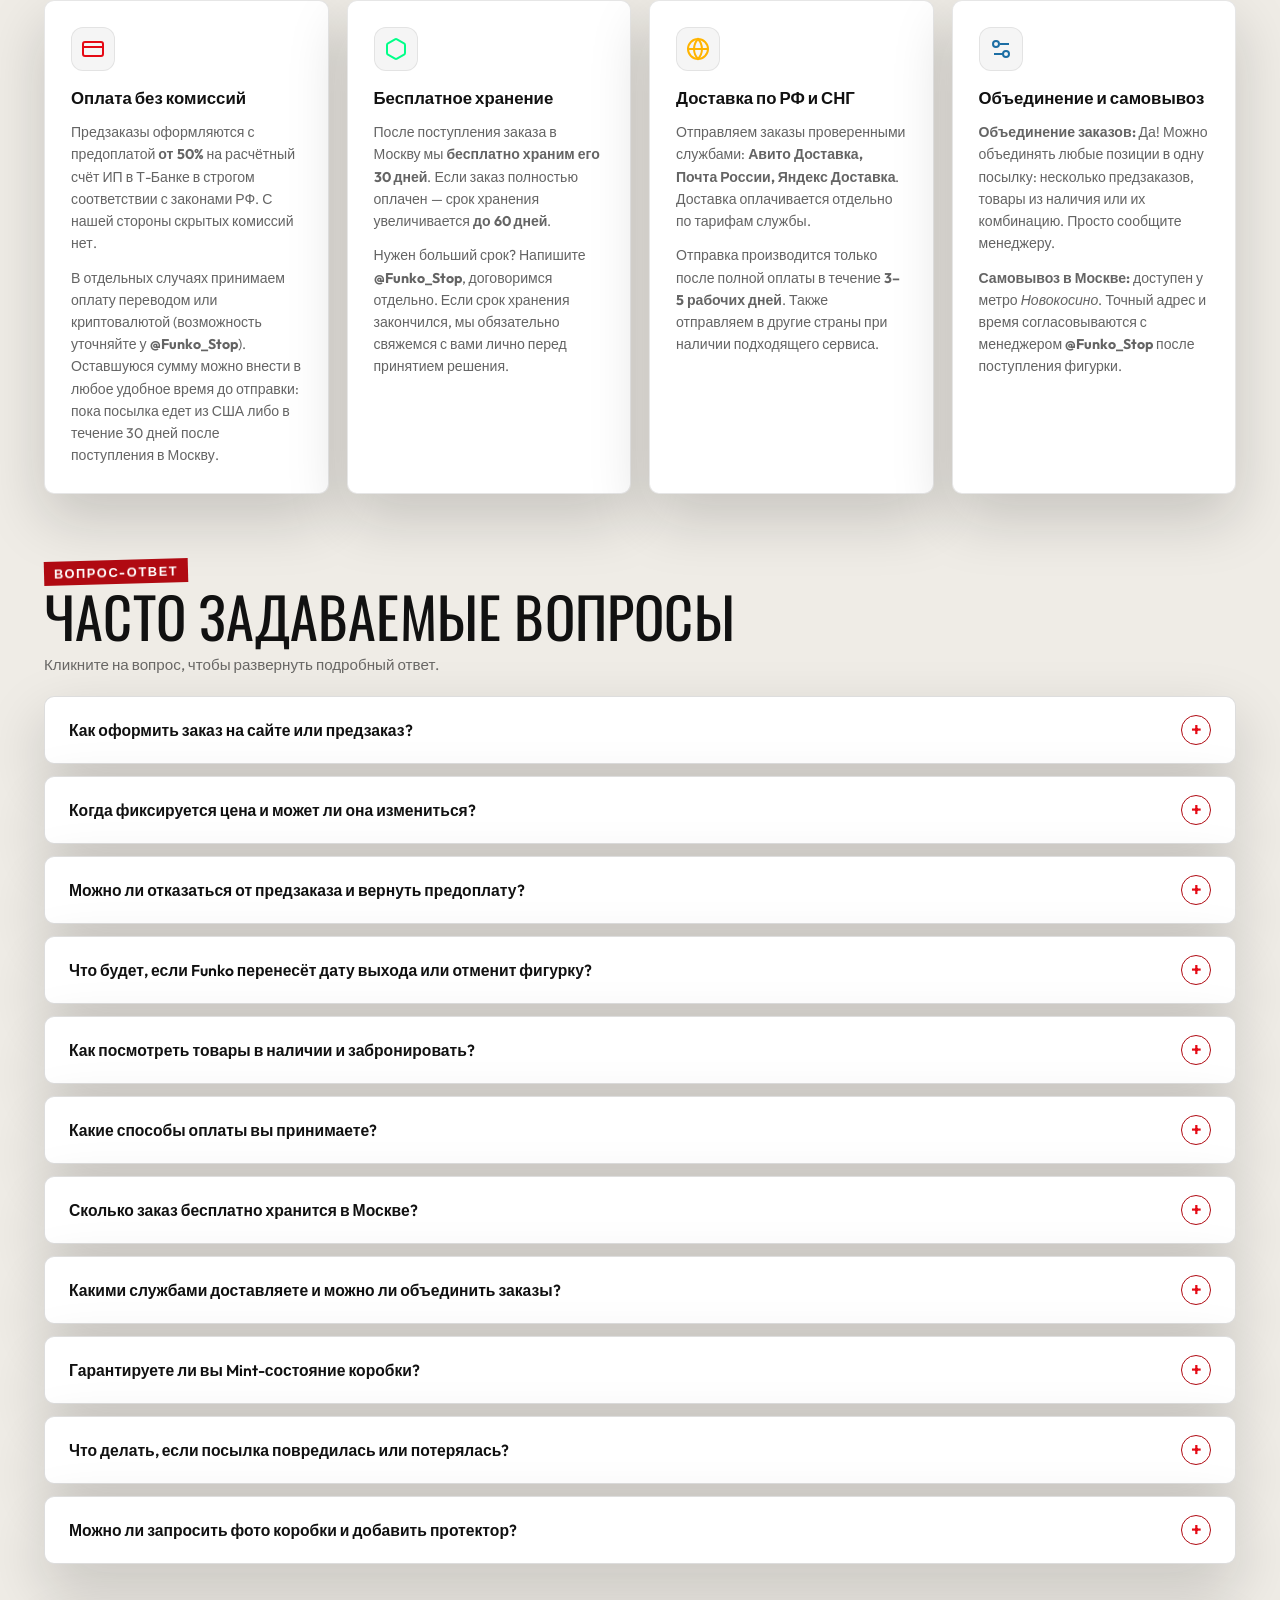
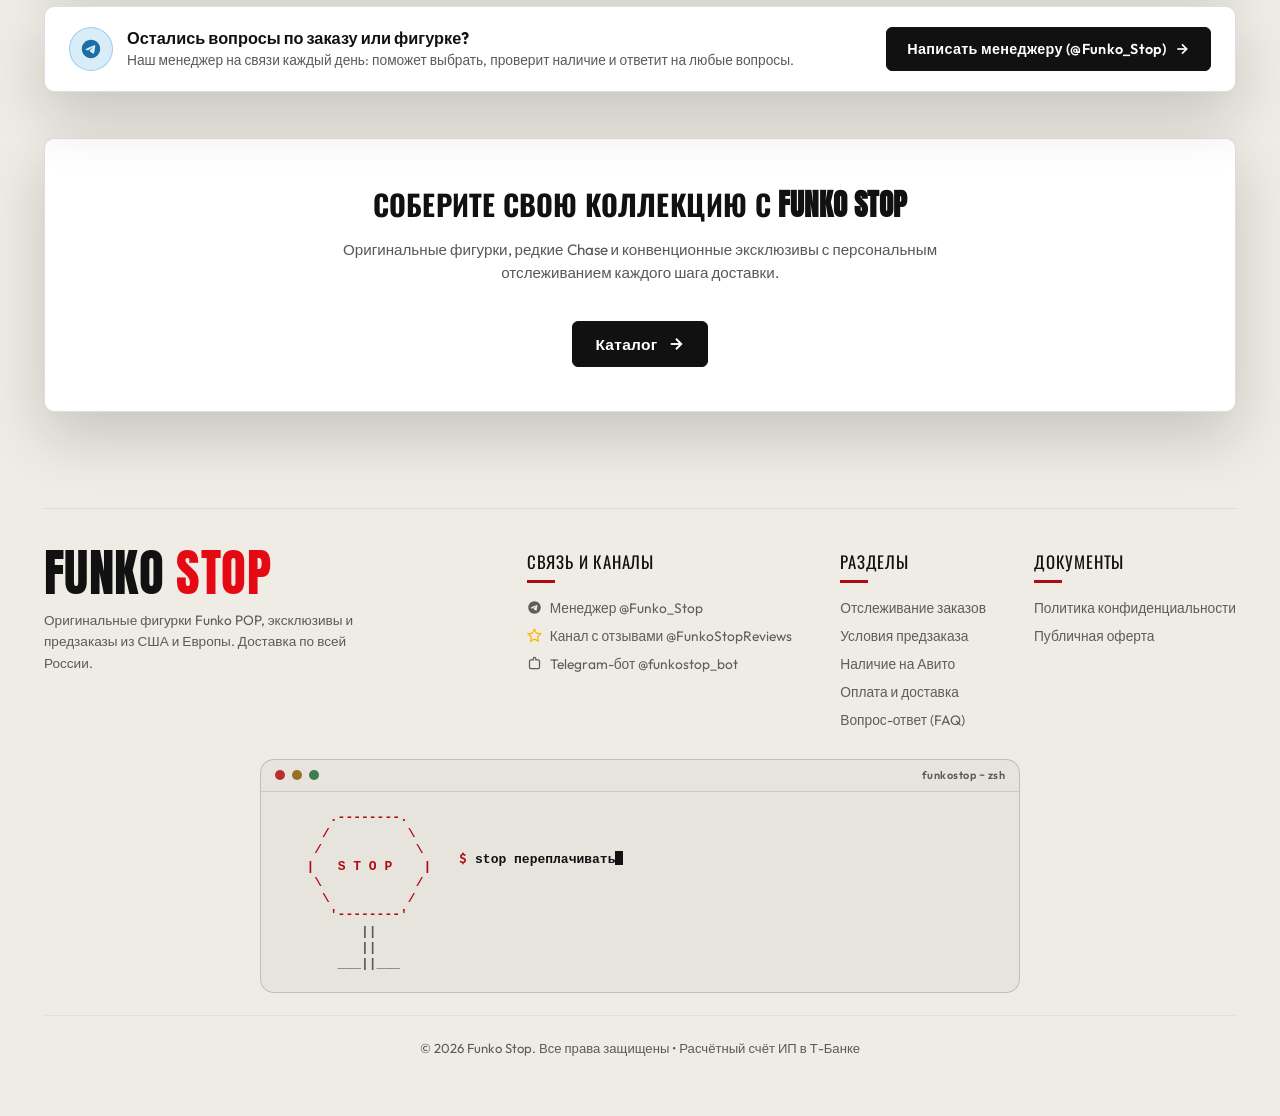
==== commit 3486034a: "feat(promo): a site promo code can be marked to work also on products where promo codes are turned o" ====
--- a/static/index.html
+++ b/static/index.html
@@ -65,7 +65,7 @@
     }
     </script>
 
-    <link rel="stylesheet" href="/static/styles.css?v=1799400000000">
+    <link rel="stylesheet" href="/static/styles.css?v=1799500000000">
     <link rel="preconnect" href="https://fonts.googleapis.com">
     <link rel="preconnect" href="https://fonts.gstatic.com" crossorigin>
     <link href="https://fonts.googleapis.com/css2?family=Anton&family=Oswald:wght@700&family=Outfit:wght@300;400;500;600;700;800;900&family=Permanent+Marker&display=swap" rel="stylesheet">
@@ -1602,6 +1602,7 @@
                     <div class="input-group"><label for="sp-min">Заказ от, ₽</label><input type="number" id="sp-min" name="min_order" min="0" step="100" placeholder="0"></div>
                 </div>
                 <label class="reg-check"><input type="checkbox" name="active"> Действует</label>
+                <label class="reg-check"><input type="checkbox" name="all_products"> Действует и на товары, где промокоды выключены (дропы, мистери боксы)</label>
                 <div class="input-group"><label for="sp-note">Заметка для админов</label><textarea id="sp-note" name="note" rows="3" placeholder="Для кого и до какого числа"></textarea></div>
                 <p class="reg-error hidden" role="alert"></p>
                 <div class="modal-actions">
@@ -2344,6 +2345,6 @@
     </div>
 
     <!-- Cache buster timestamp forces browser to reload fresh JS every time -->
-    <script src="/static/app.js?v=1799400000000"></script>
+    <script src="/static/app.js?v=1799500000000"></script>
 </body>
 </html>
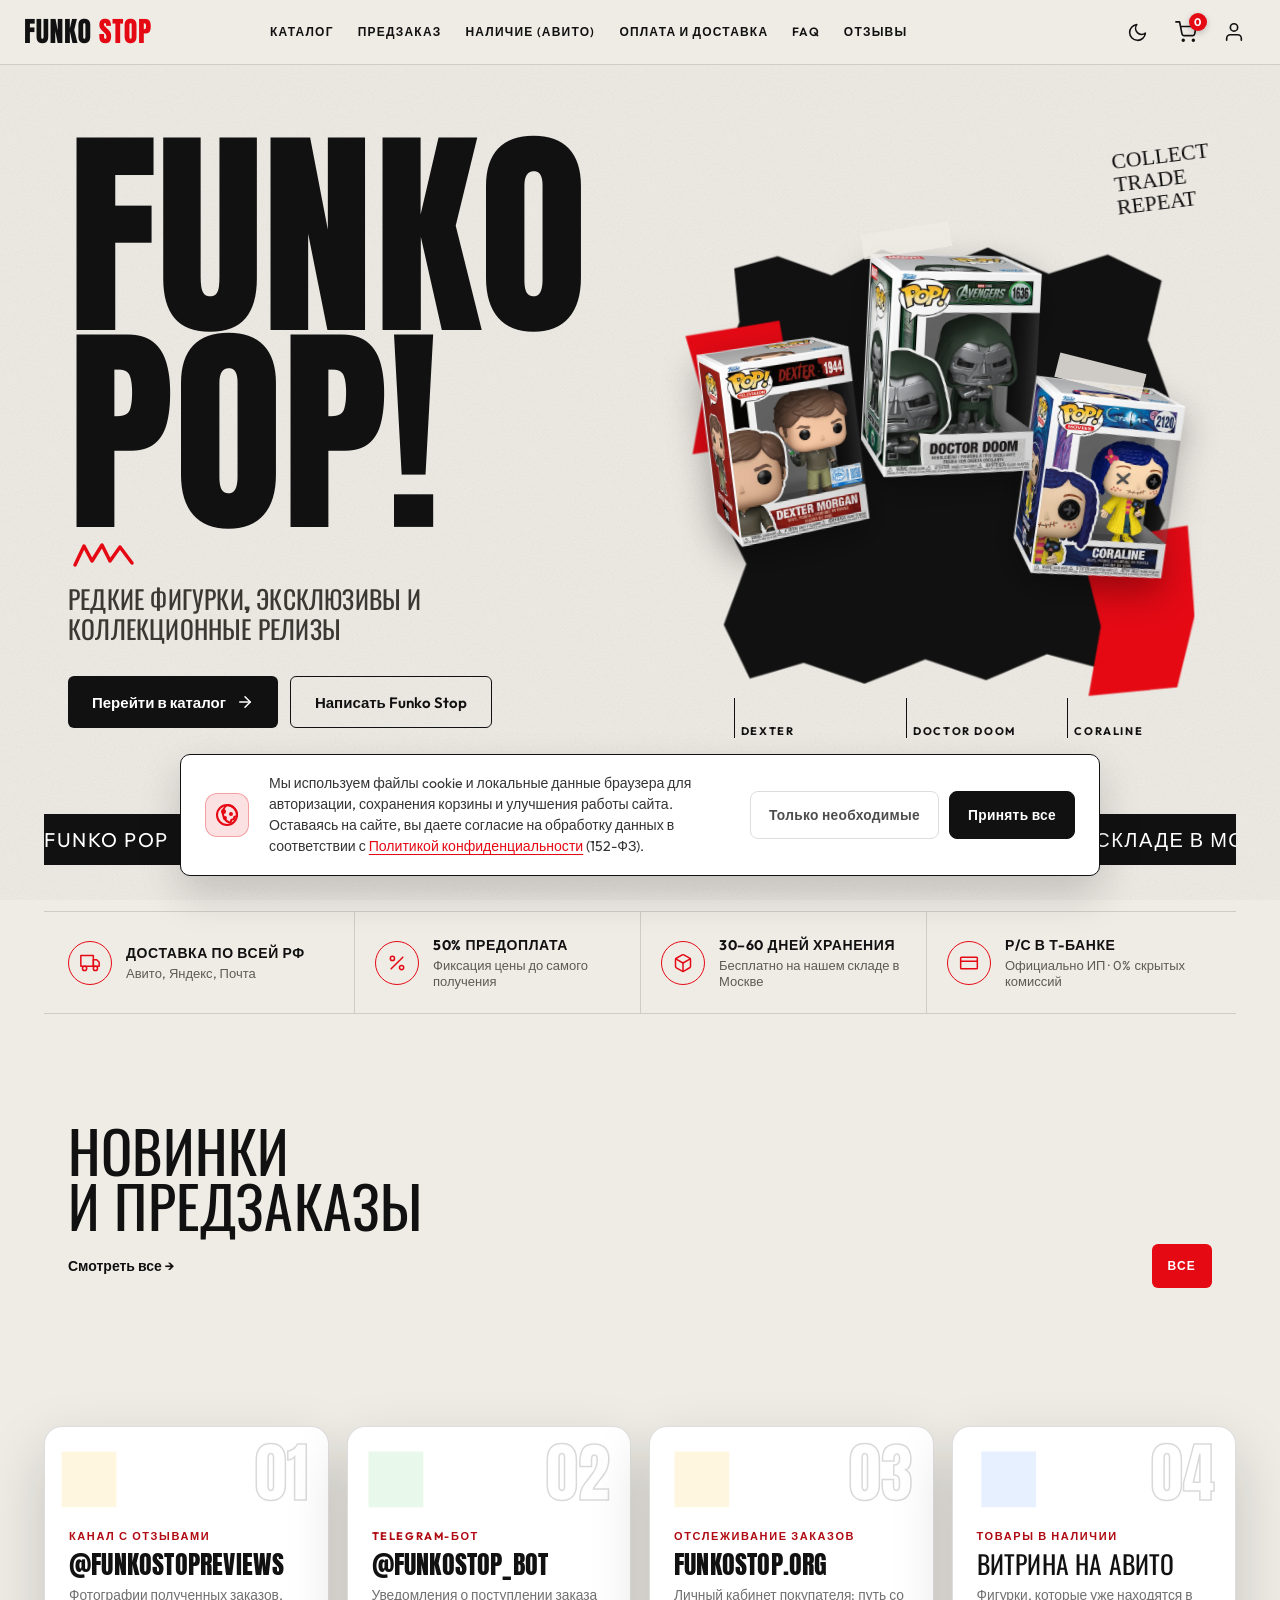
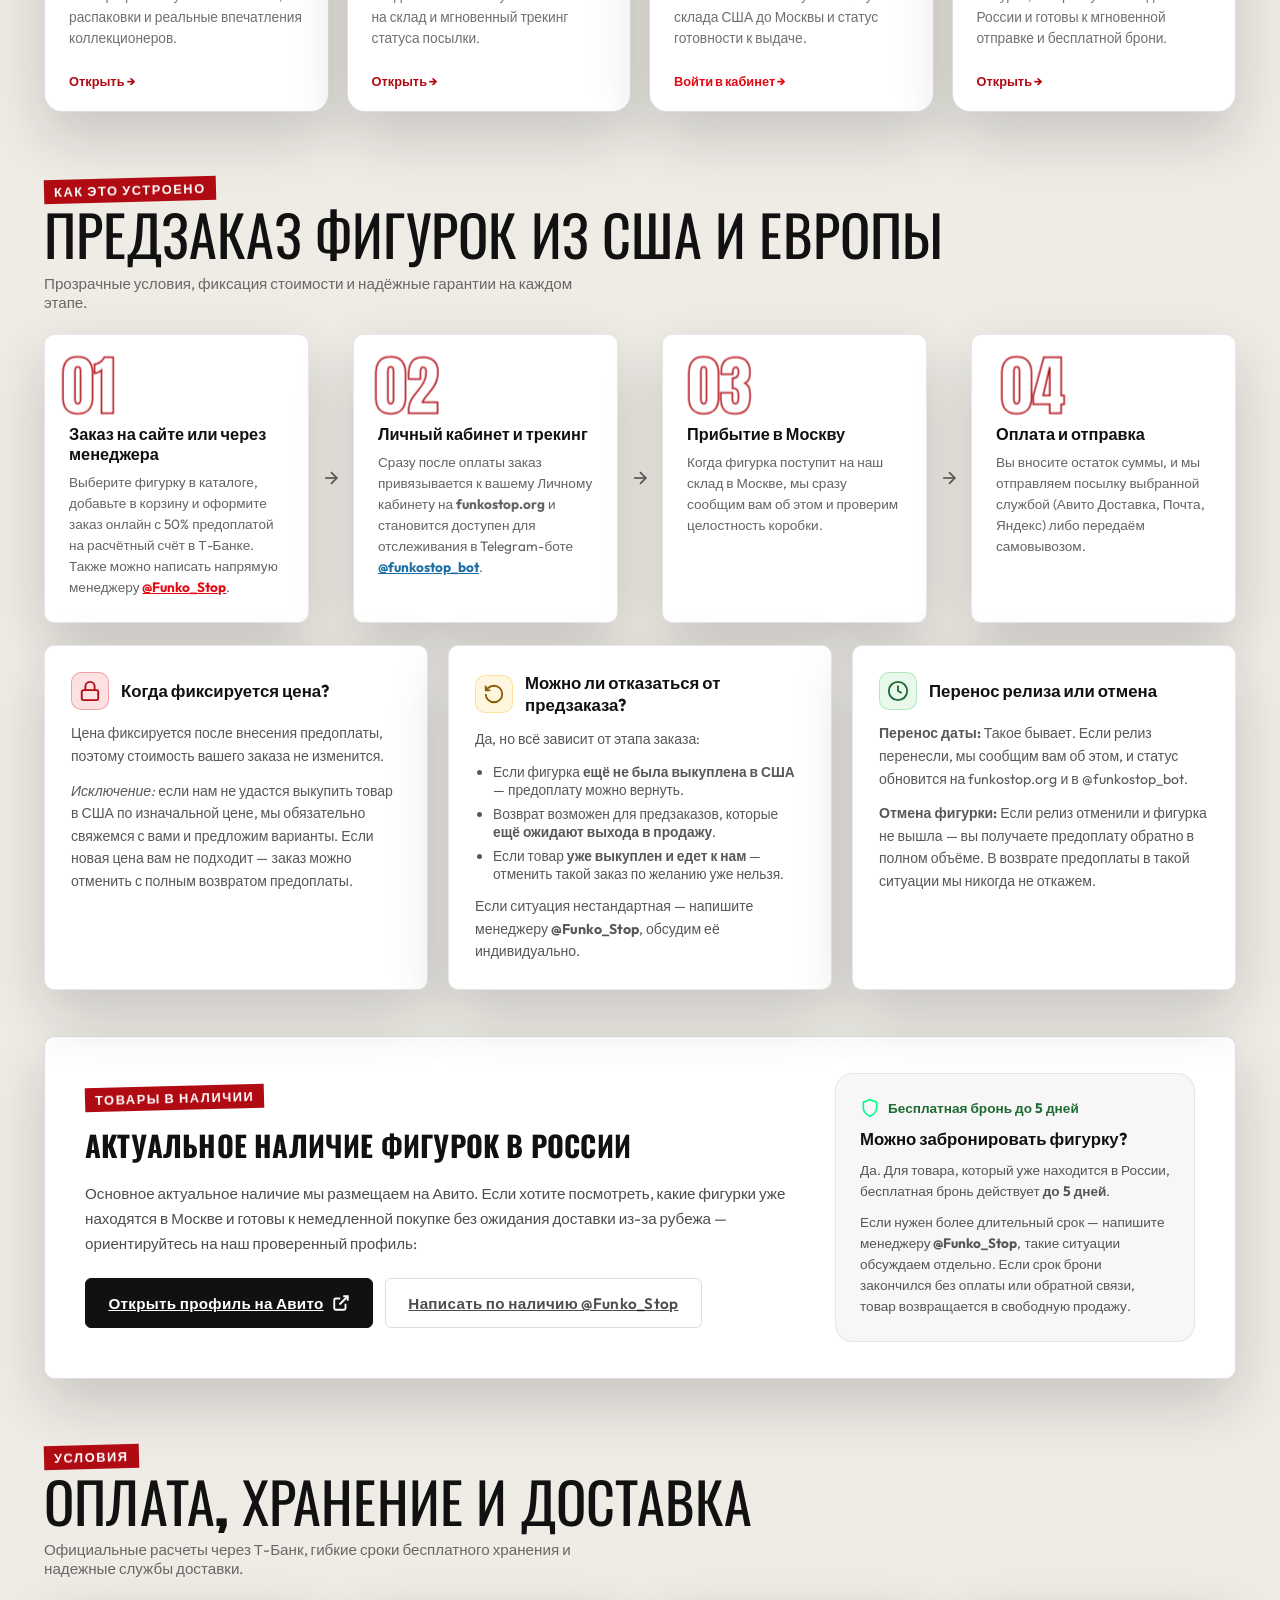
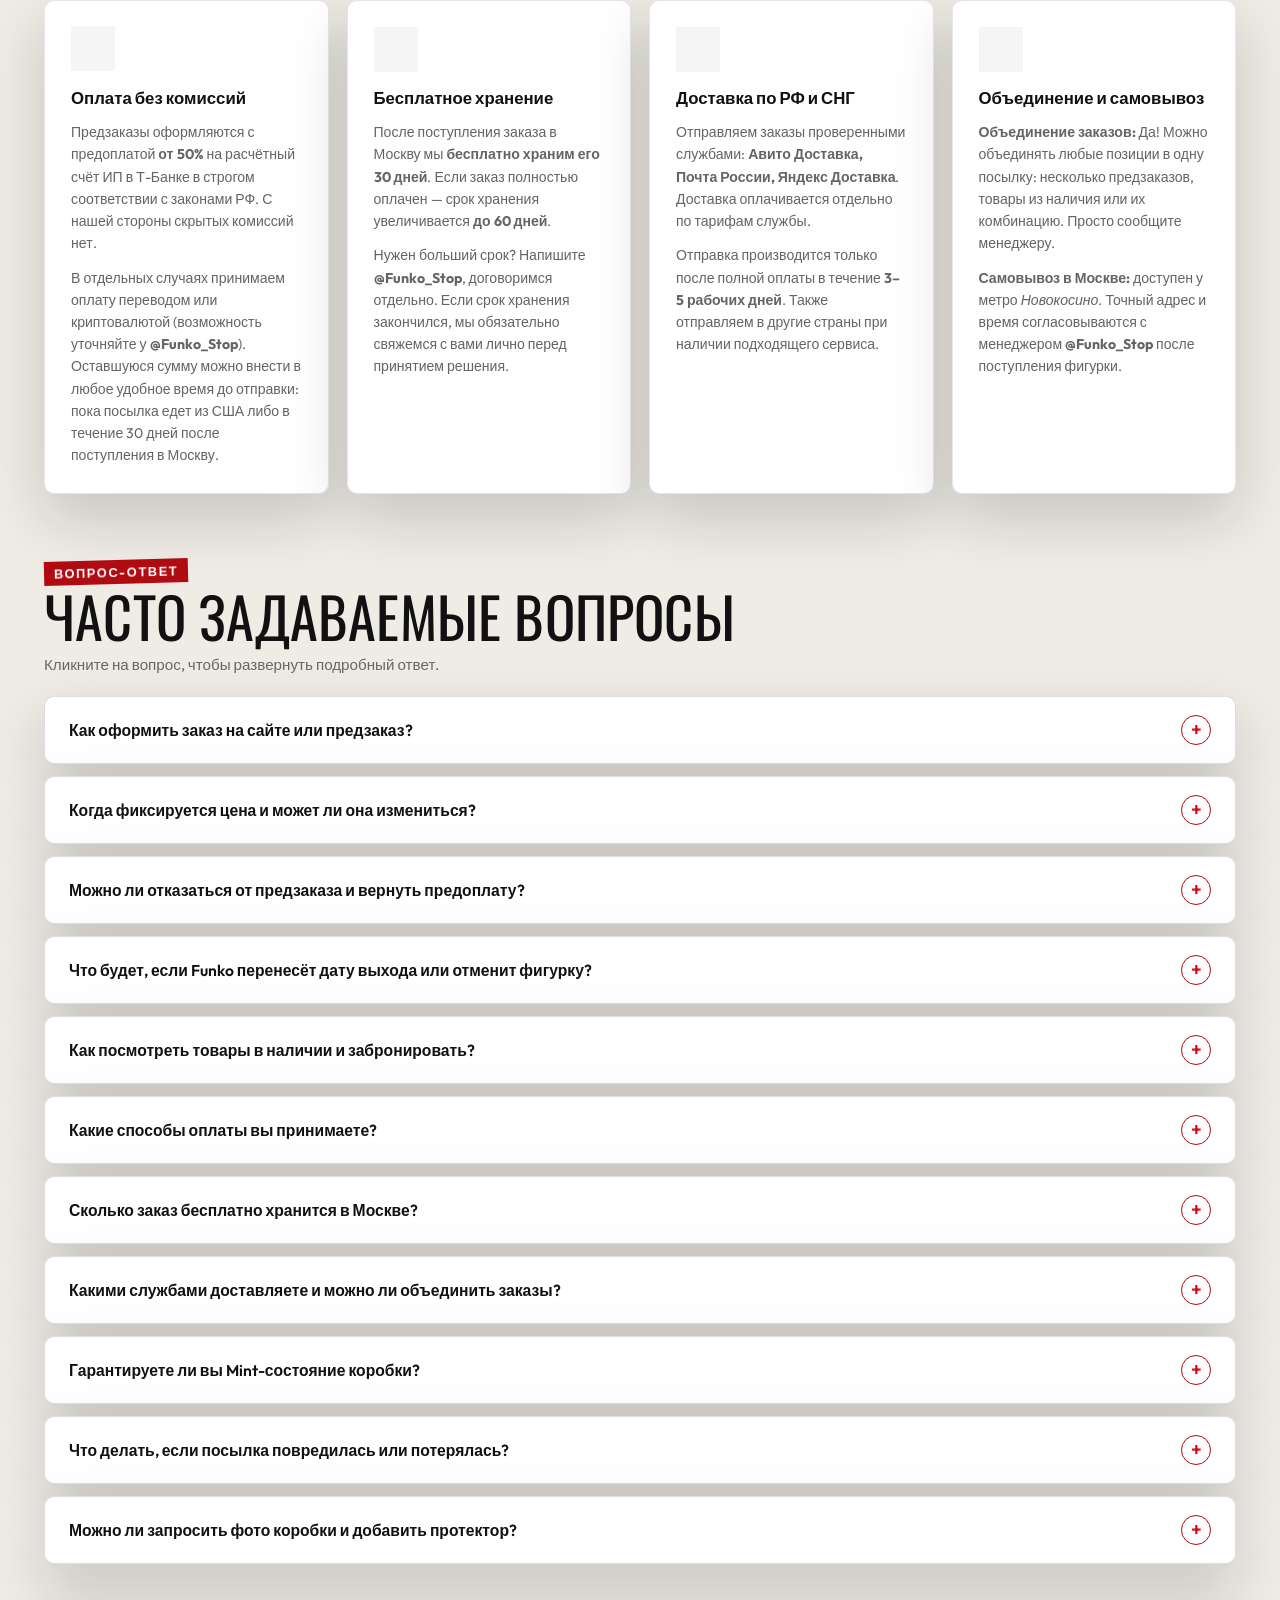
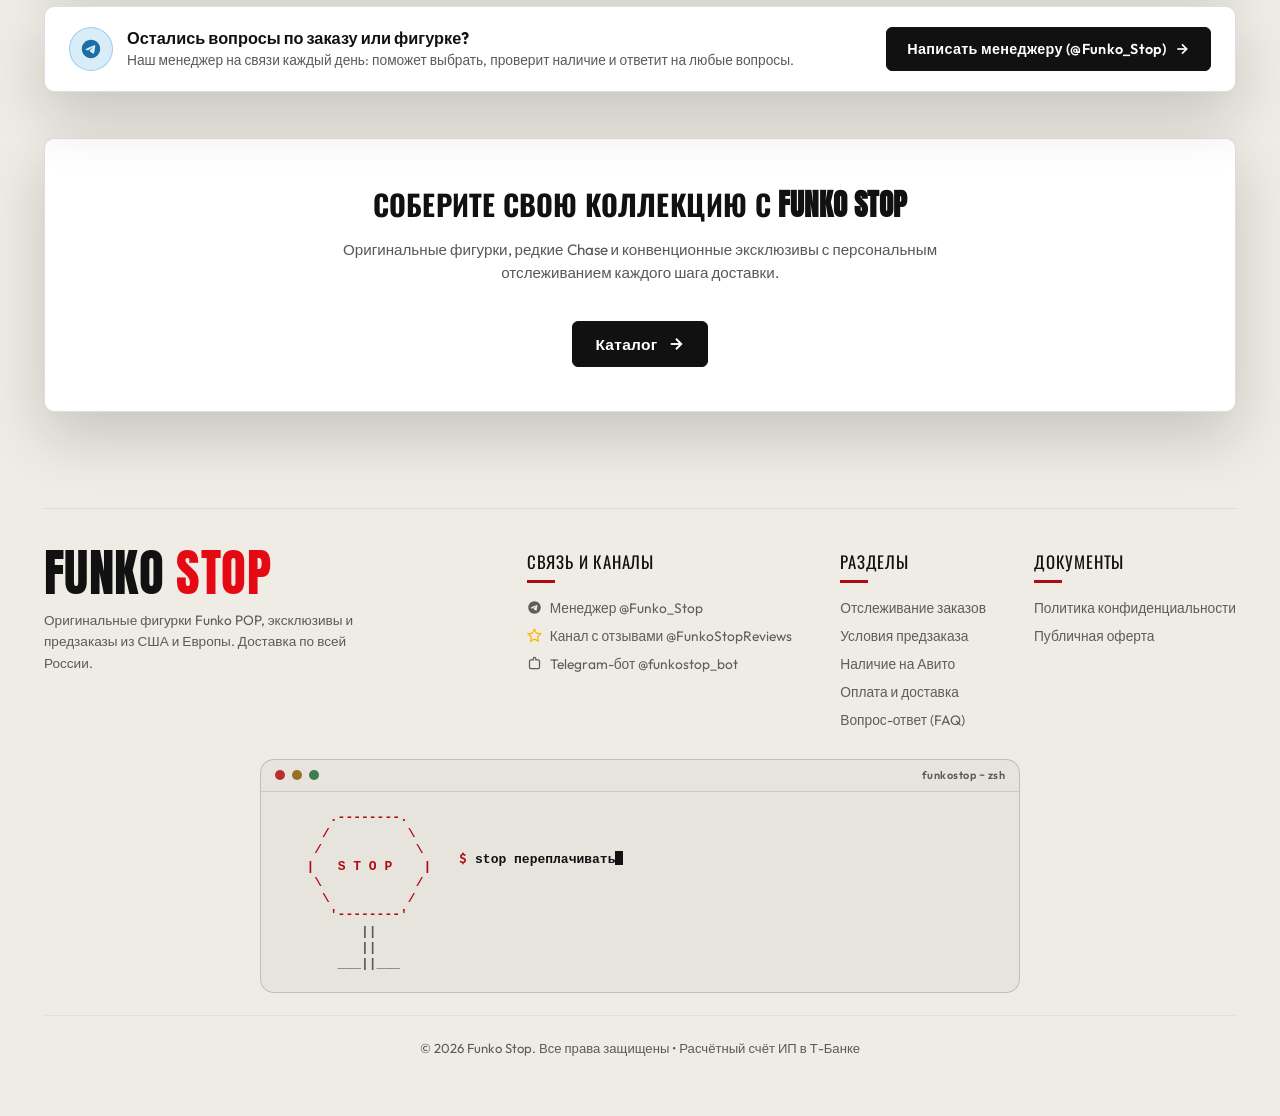
==== commit 2bb30ce9: "fix(catalog,cart): a product sold only with full payment says 'Оплата 100%' on its card, page and in" ====
--- a/static/index.html
+++ b/static/index.html
@@ -65,7 +65,7 @@
     }
     </script>
 
-    <link rel="stylesheet" href="/static/styles.css?v=1799500000000">
+    <link rel="stylesheet" href="/static/styles.css?v=1799600000000">
     <link rel="preconnect" href="https://fonts.googleapis.com">
     <link rel="preconnect" href="https://fonts.gstatic.com" crossorigin>
     <link href="https://fonts.googleapis.com/css2?family=Anton&family=Oswald:wght@700&family=Outfit:wght@300;400;500;600;700;800;900&family=Permanent+Marker&display=swap" rel="stylesheet">
@@ -1781,7 +1781,7 @@
                     <span id="cart-total-display" style="font-size:1.35rem; font-weight:800; color:var(--ink);">0 ₽</span>
                 </div>
                 <div style="display:flex; justify-content:space-between; align-items:baseline; margin-bottom:16px;">
-                    <span style="color:var(--ok); font-size:0.85rem; font-weight:600;">Предоплата 50% при заказе:</span>
+                    <span id="cart-prepay-label" style="color:var(--ok); font-size:0.85rem; font-weight:600;">Предоплата 50% при заказе:</span>
                     <span id="cart-prepay-display" style="font-size:1.05rem; font-weight:700; color:var(--ok);">0 ₽</span>
                 </div>
                 <div style="display:flex; gap:10px;">
@@ -2345,6 +2345,6 @@
     </div>
 
     <!-- Cache buster timestamp forces browser to reload fresh JS every time -->
-    <script src="/static/app.js?v=1799500000000"></script>
+    <script src="/static/app.js?v=1799600000000"></script>
 </body>
 </html>
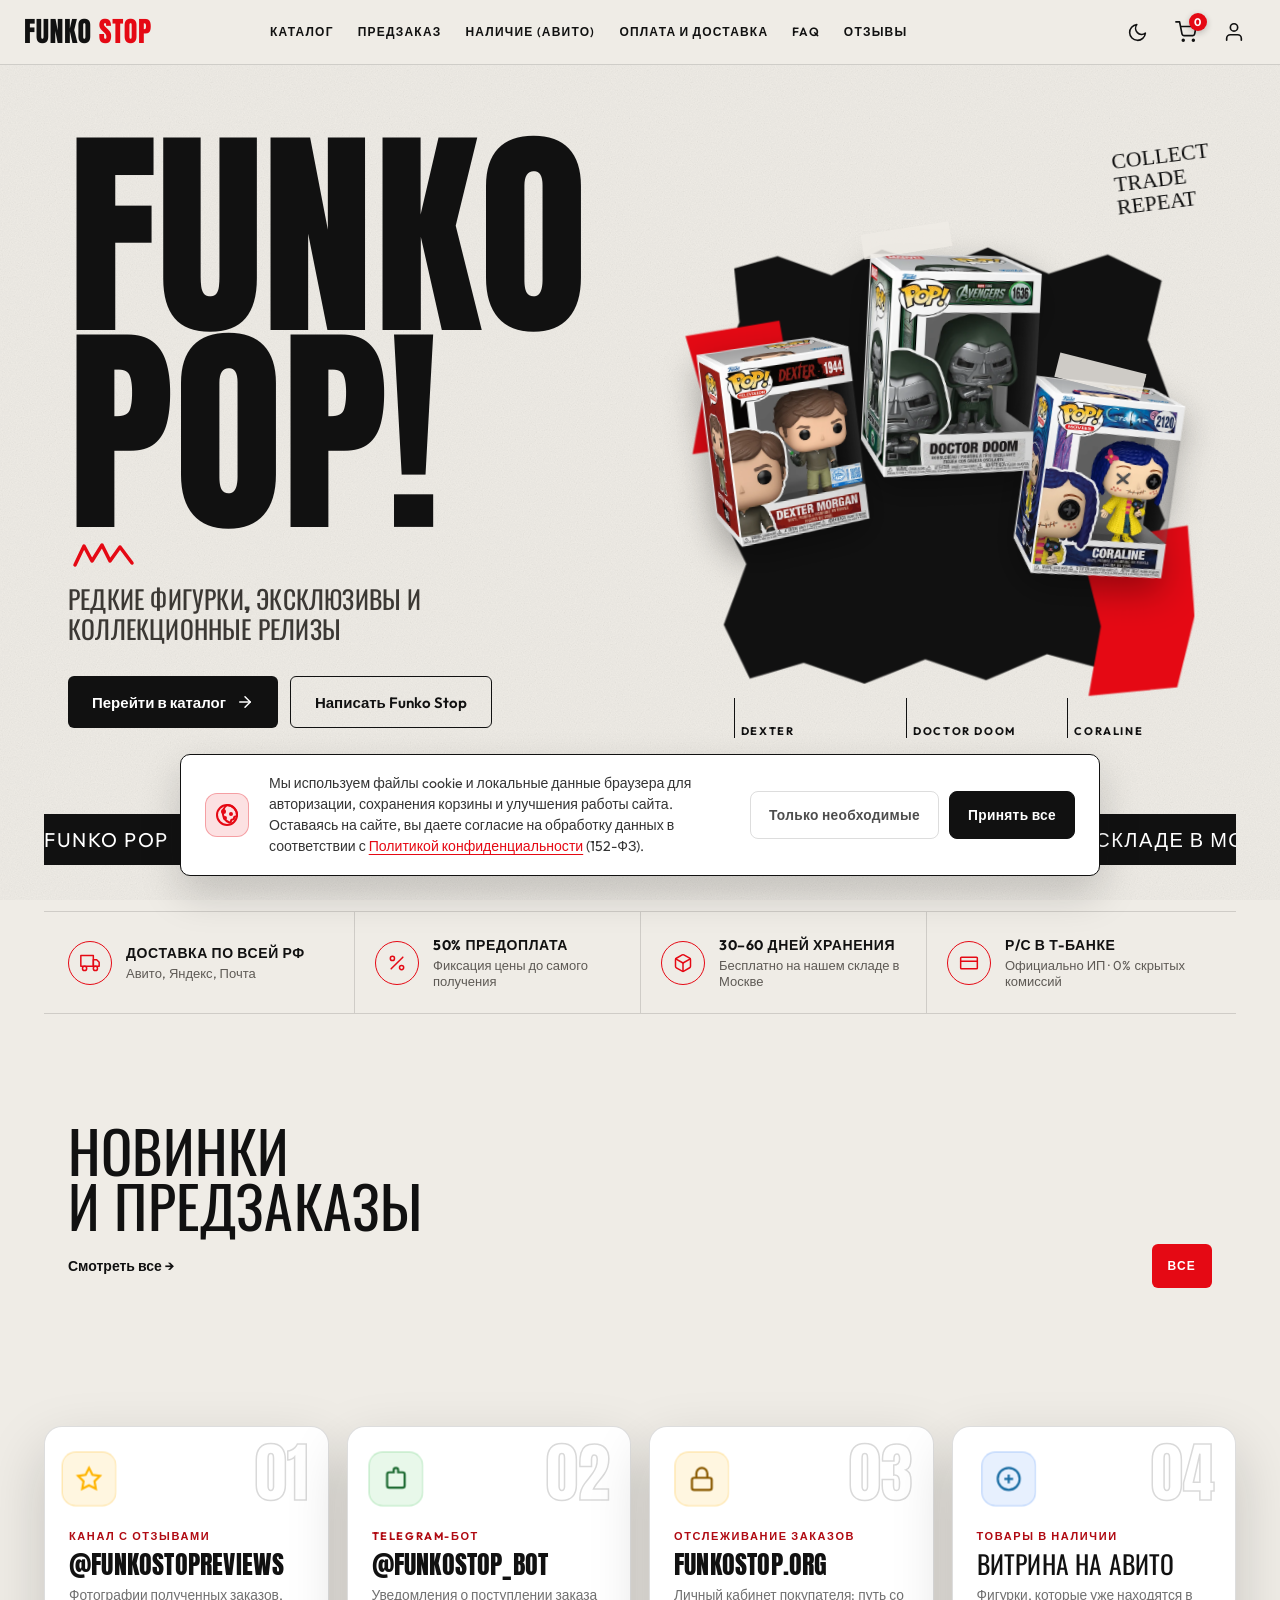
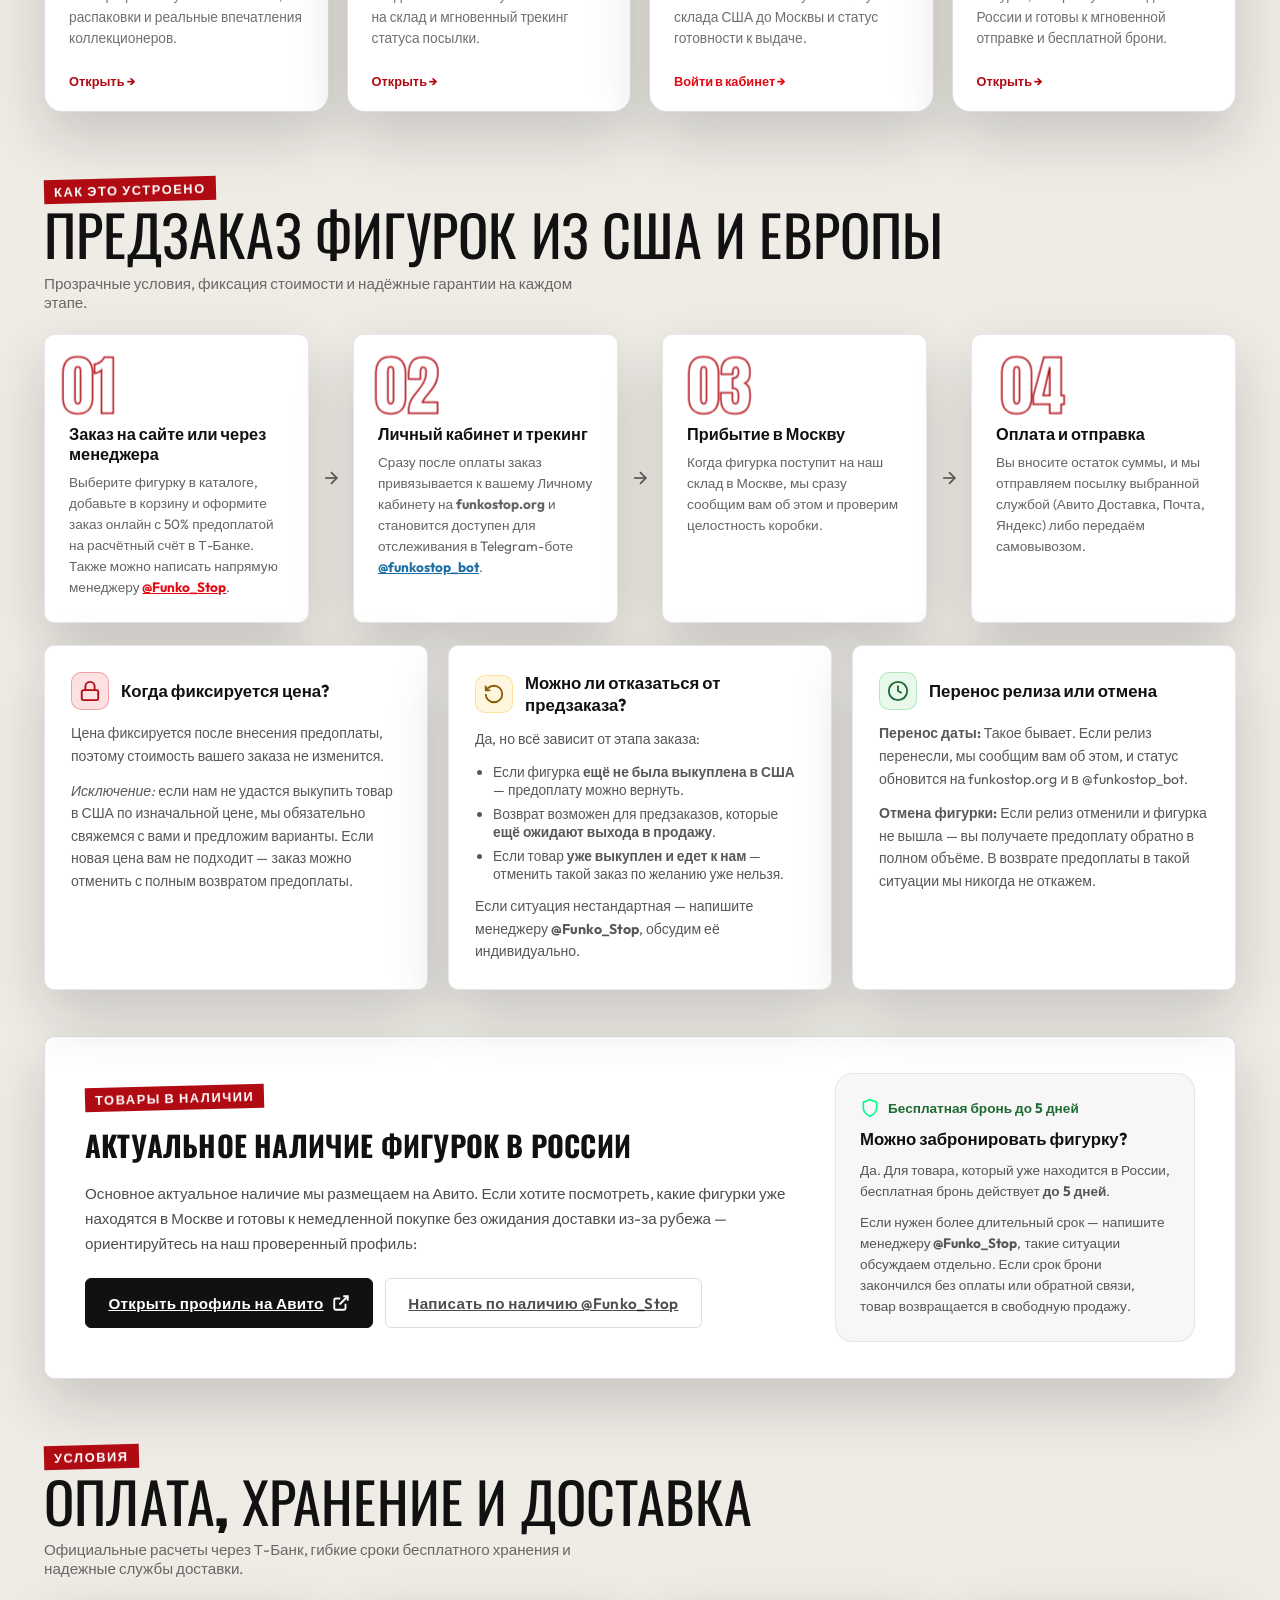
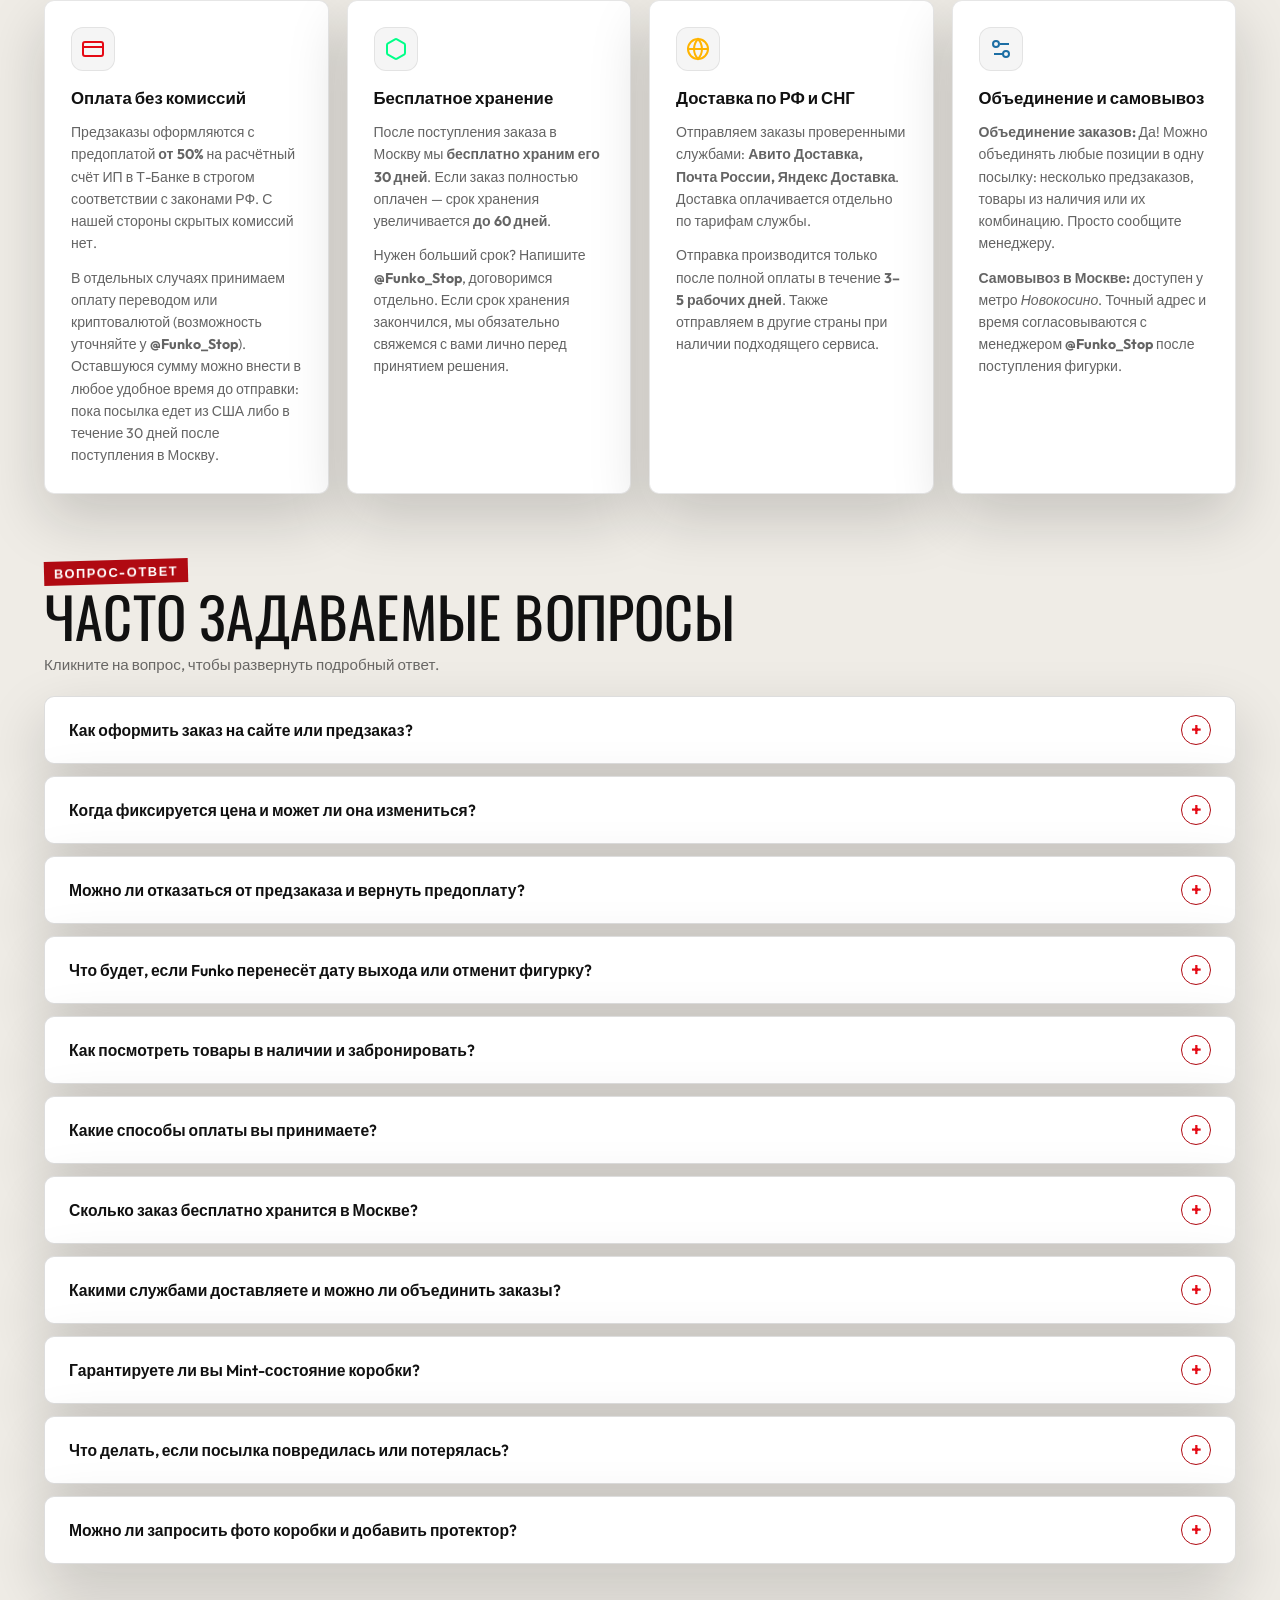
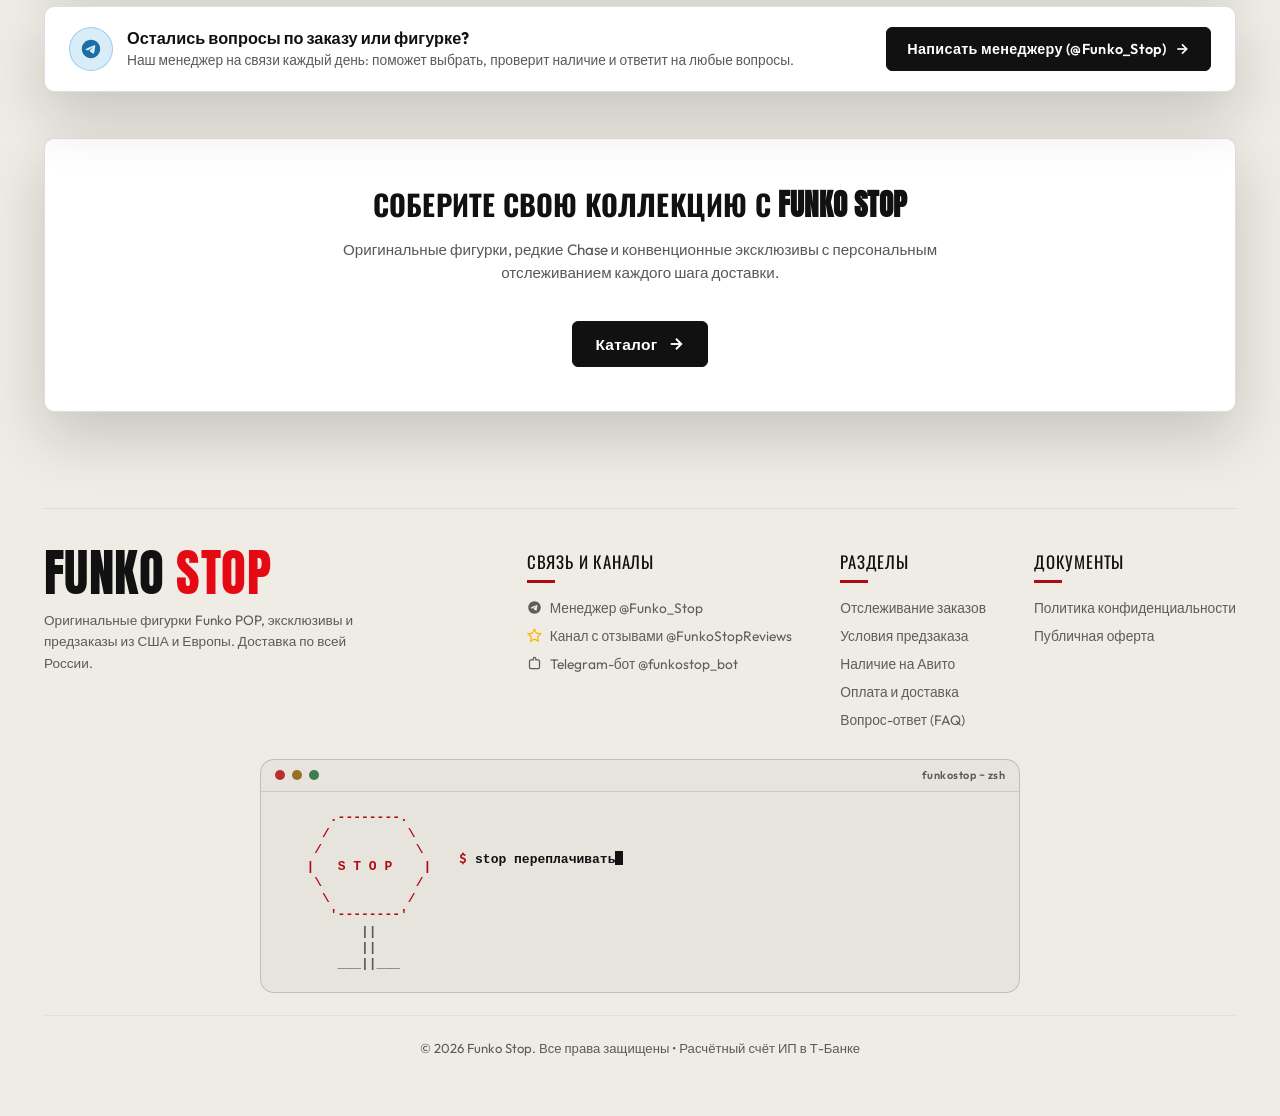
==== commit 834e424a: "feat(orders): toggleable extended date with HH:MM; fix(catalog): keep admin product links open" ====
--- a/static/index.html
+++ b/static/index.html
@@ -815,6 +815,10 @@
             </div>
         </div>
         <input type="text" id="orders-search" class="filter-input wide" placeholder="Поиск (ID, товар, клиент)...">
+        <label class="filter-toggle admin-only hidden" title="Показывать дату с часами и минутами">
+            <input type="checkbox" id="orders-date-ext" class="date-ext-checkbox">
+            <span>Время (ЧЧ:ММ)</span>
+        </label>
     </div>
 
                 <div class="glass-panel table-container">
@@ -1219,6 +1223,10 @@
         <input type="number" id="archived-paid-max" class="filter-input narrow" placeholder="Внесено до &#8381;">
         
         <input type="text" id="archived-search" class="filter-input wide" placeholder="Поиск (ID, товар, клиент)...">
+        <label class="filter-toggle admin-only hidden" title="Показывать дату с часами и минутами">
+            <input type="checkbox" id="archived-date-ext" class="date-ext-checkbox">
+            <span>Время (ЧЧ:ММ)</span>
+        </label>
     </div>
 
                 <div class="glass-panel table-container">
--- a/static/styles.css
+++ b/static/styles.css
@@ -4665,6 +4665,38 @@
 #orders-tab.client-view #orders-pagination,
 #orders-tab.client-view:not(.show-filters) .filters-bar { display: none; }
 #orders-tab.client-view .filters-bar { margin-bottom: 16px; }
+
+.filter-toggle {
+    display: inline-flex;
+    align-items: center;
+    gap: 7px;
+    padding: 8px 12px;
+    border-radius: 10px;
+    background: rgba(var(--ink-rgb), 0.05);
+    border: 1px solid rgba(var(--ink-rgb), 0.14);
+    color: var(--gray-light);
+    font-size: 0.85rem;
+    white-space: nowrap;
+    cursor: pointer;
+    user-select: none;
+    transition: border-color 0.15s ease, color 0.15s ease, background 0.15s ease;
+}
+.filter-toggle:hover {
+    border-color: rgba(var(--ink-rgb), 0.28);
+    color: var(--ink);
+}
+.filter-toggle input[type="checkbox"] {
+    accent-color: var(--accent);
+    width: 15px;
+    height: 15px;
+    cursor: pointer;
+    margin: 0;
+}
+.filter-toggle:has(input:checked) {
+    border-color: rgba(229, 9, 20, 0.55);
+    background: rgba(229, 9, 20, 0.12);
+    color: var(--ink);
+}
 .cab { --cab-line: rgba(var(--ink-rgb), 0.1); }
 .cab-top { display: flex; justify-content: space-between; align-items: flex-end; gap: 12px; flex-wrap: wrap; margin-bottom: 16px; }
 .cab-title { font-family: var(--font-display); font-weight: 400; font-size: clamp(2rem, 6vw, 2.8rem); line-height: 1; margin: 0; text-transform: uppercase; letter-spacing: 0.5px; }
